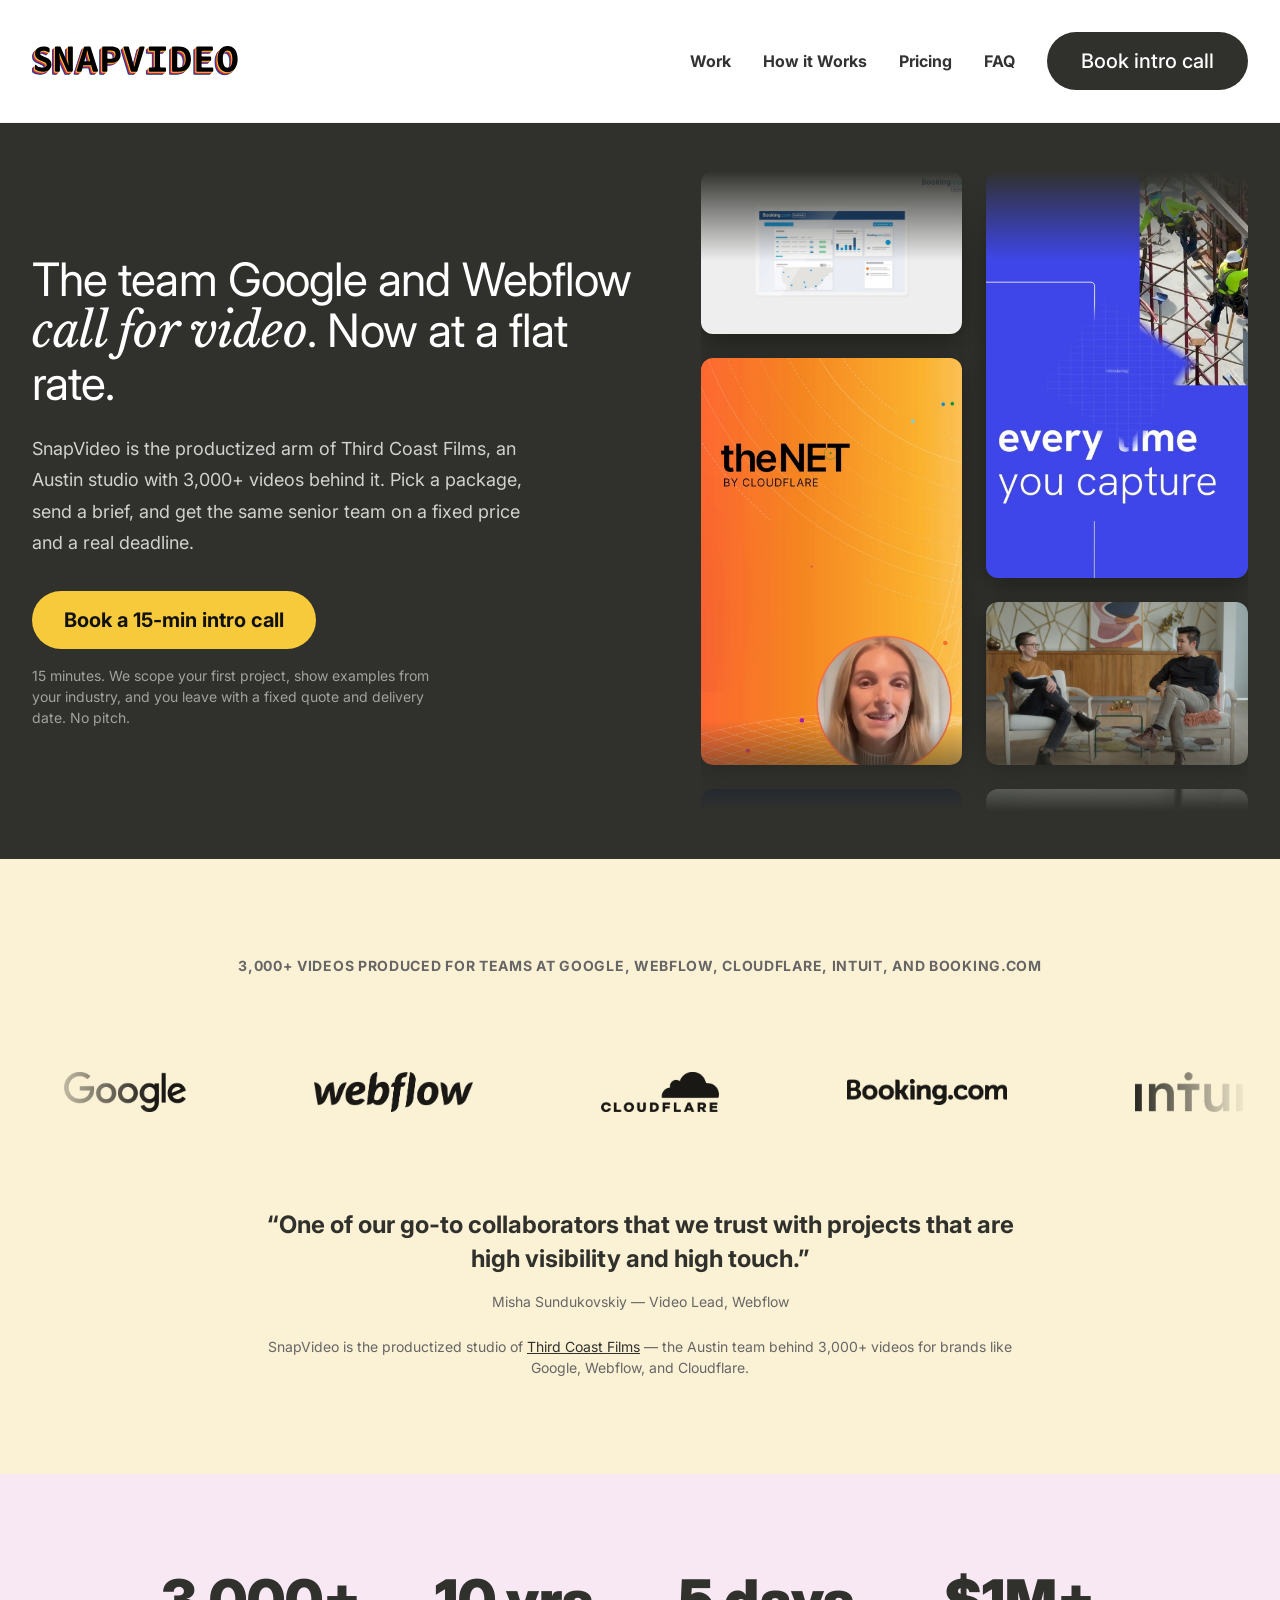
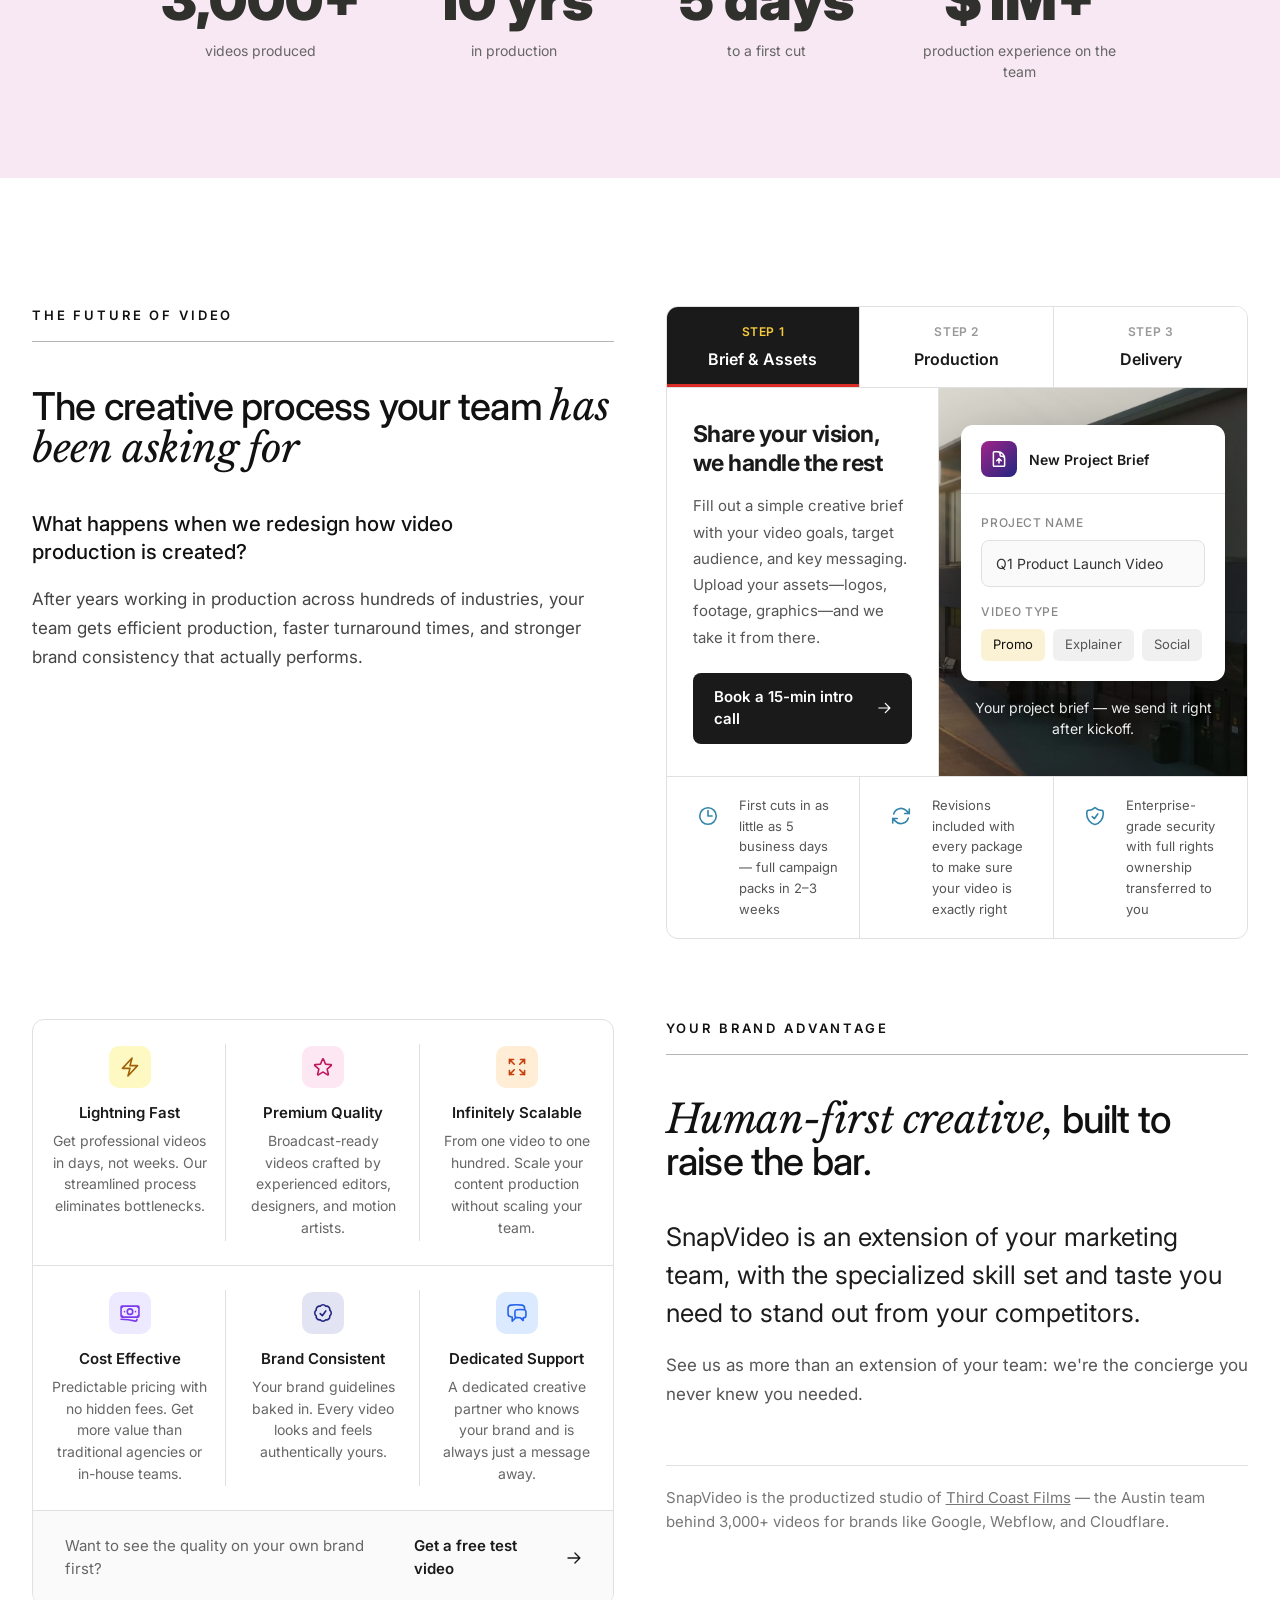
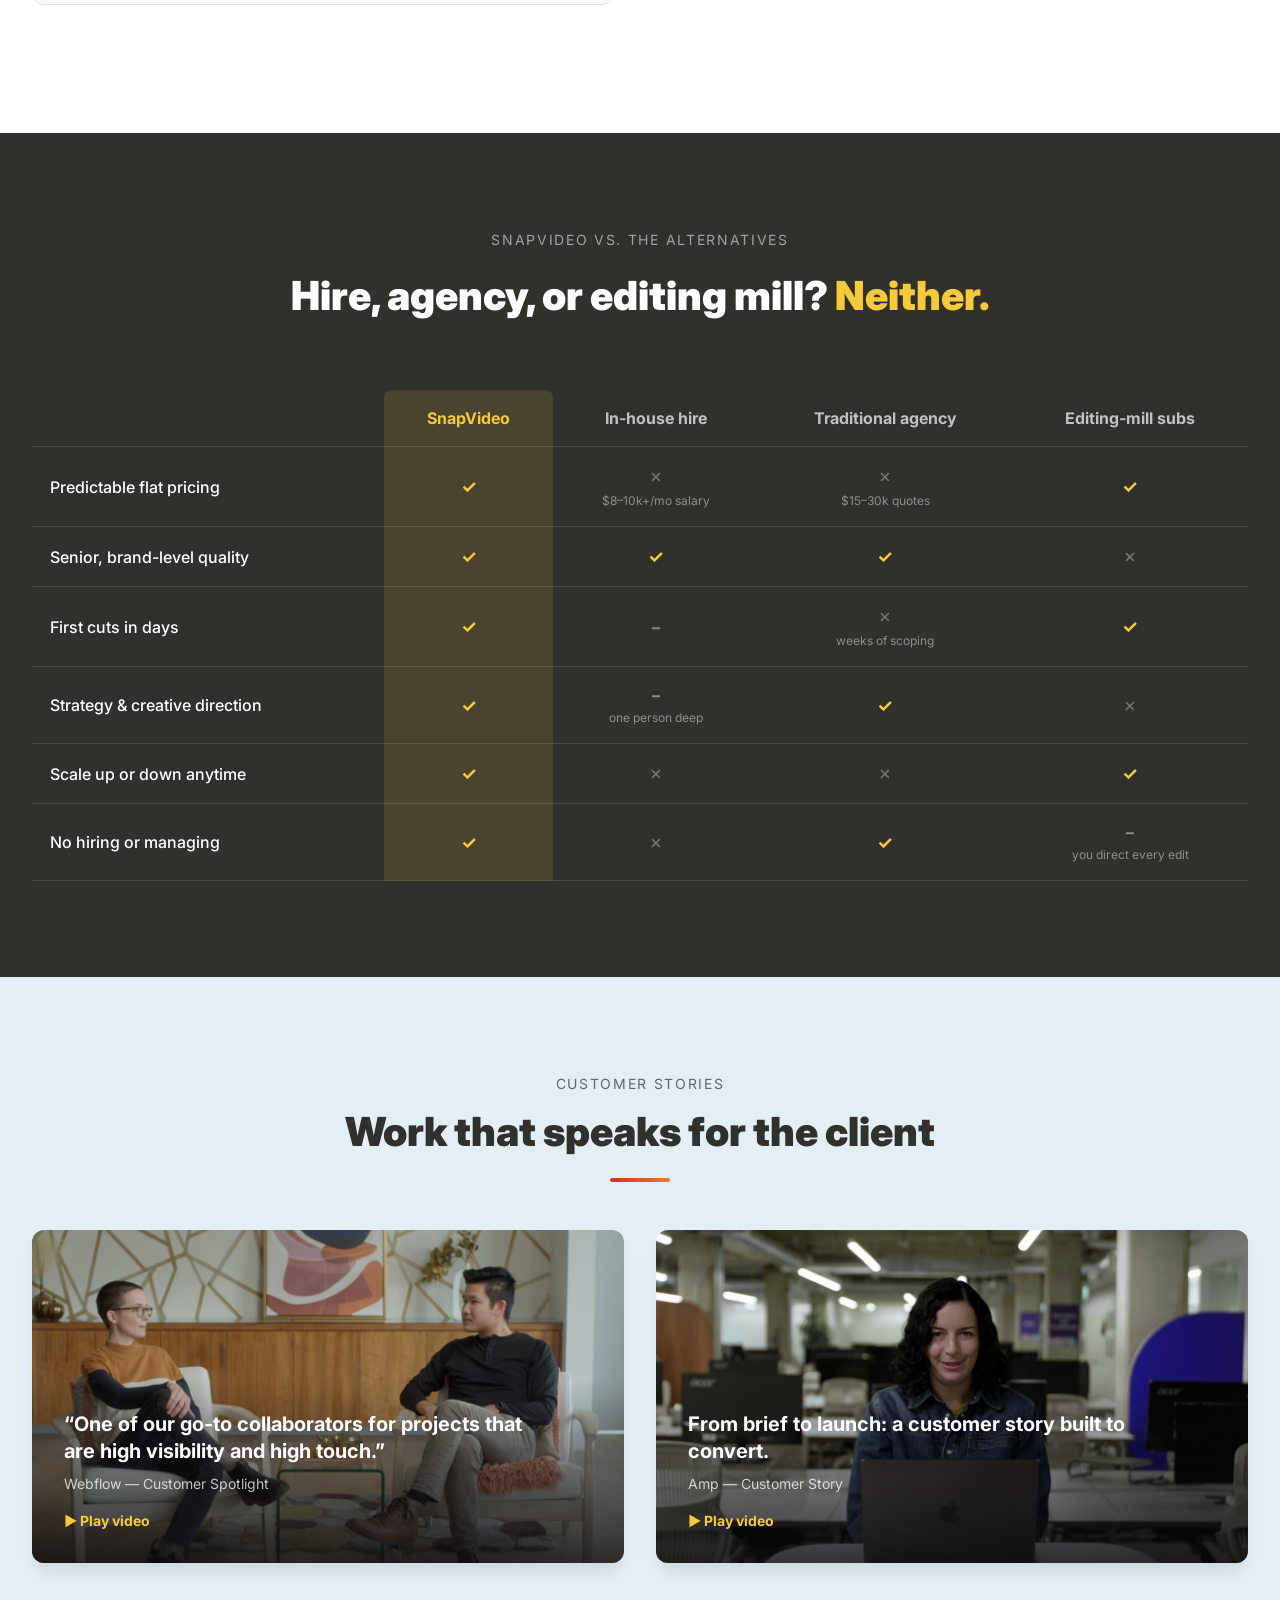
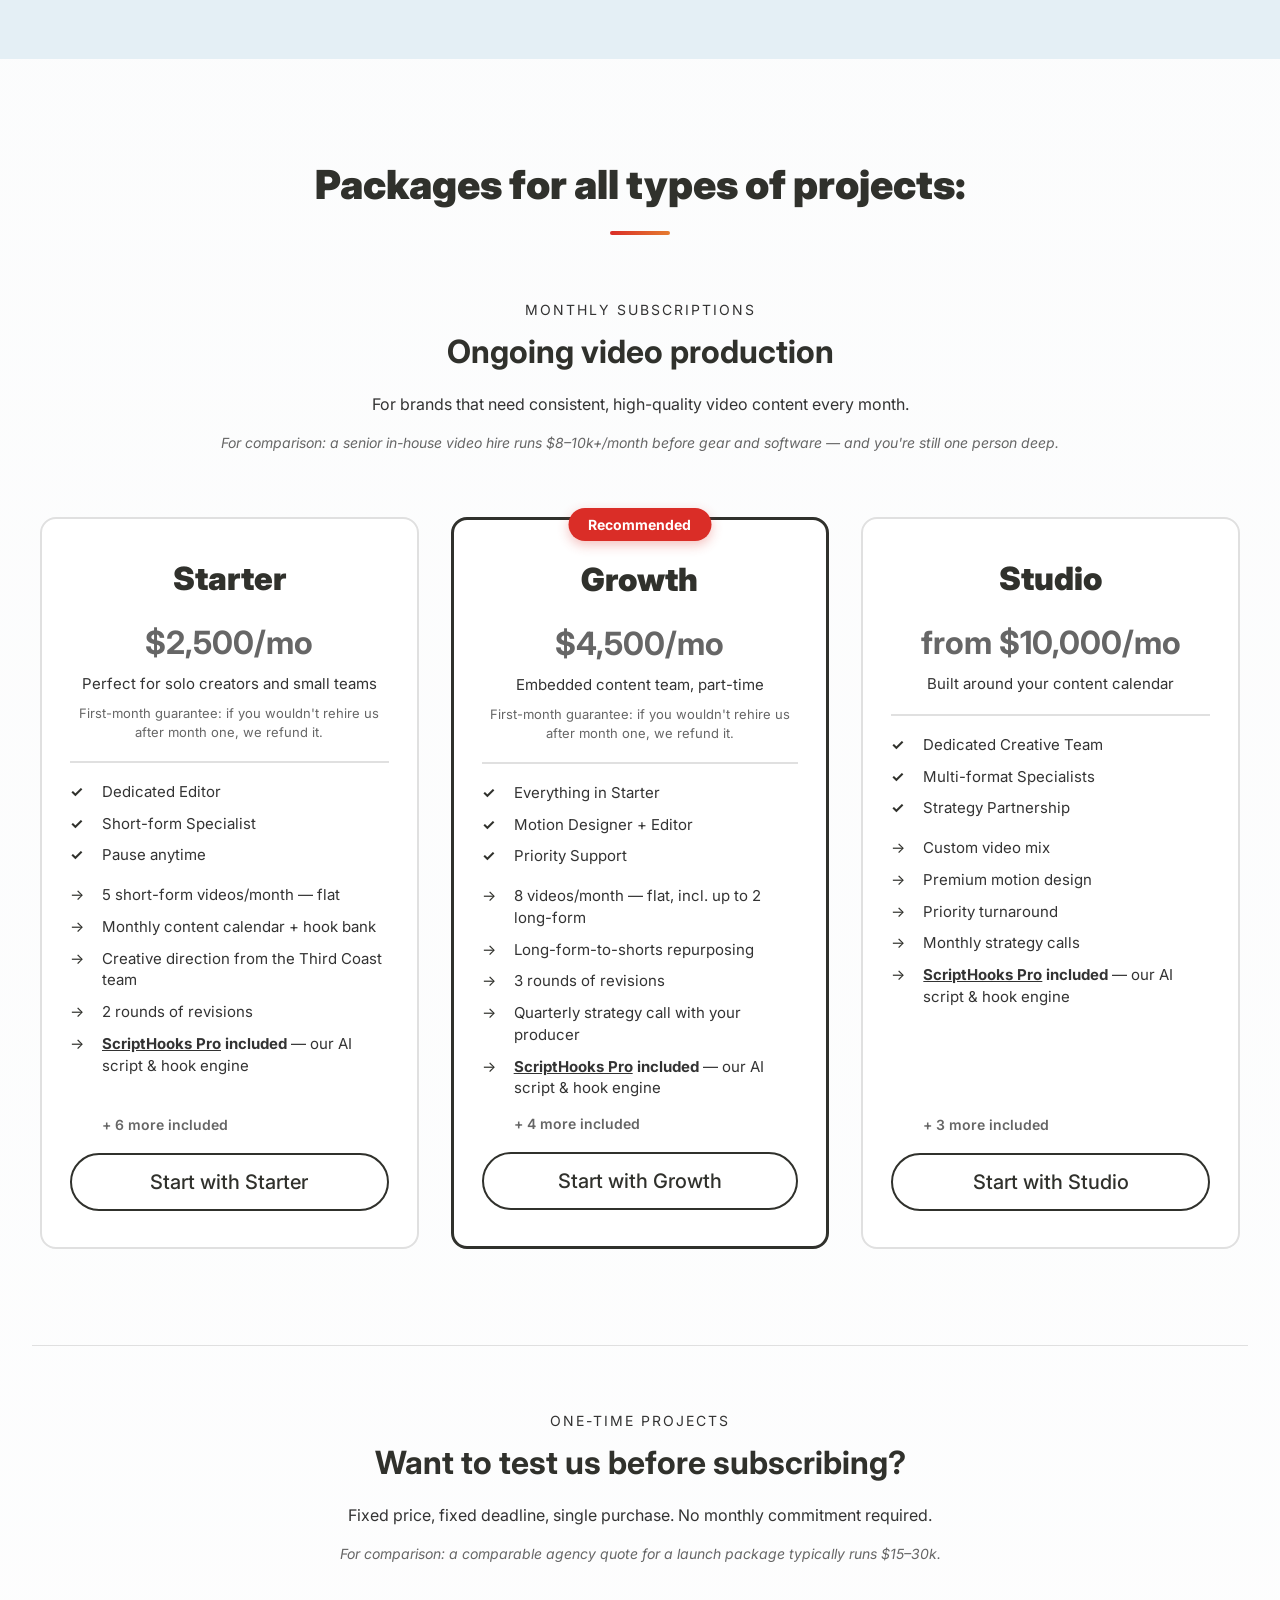
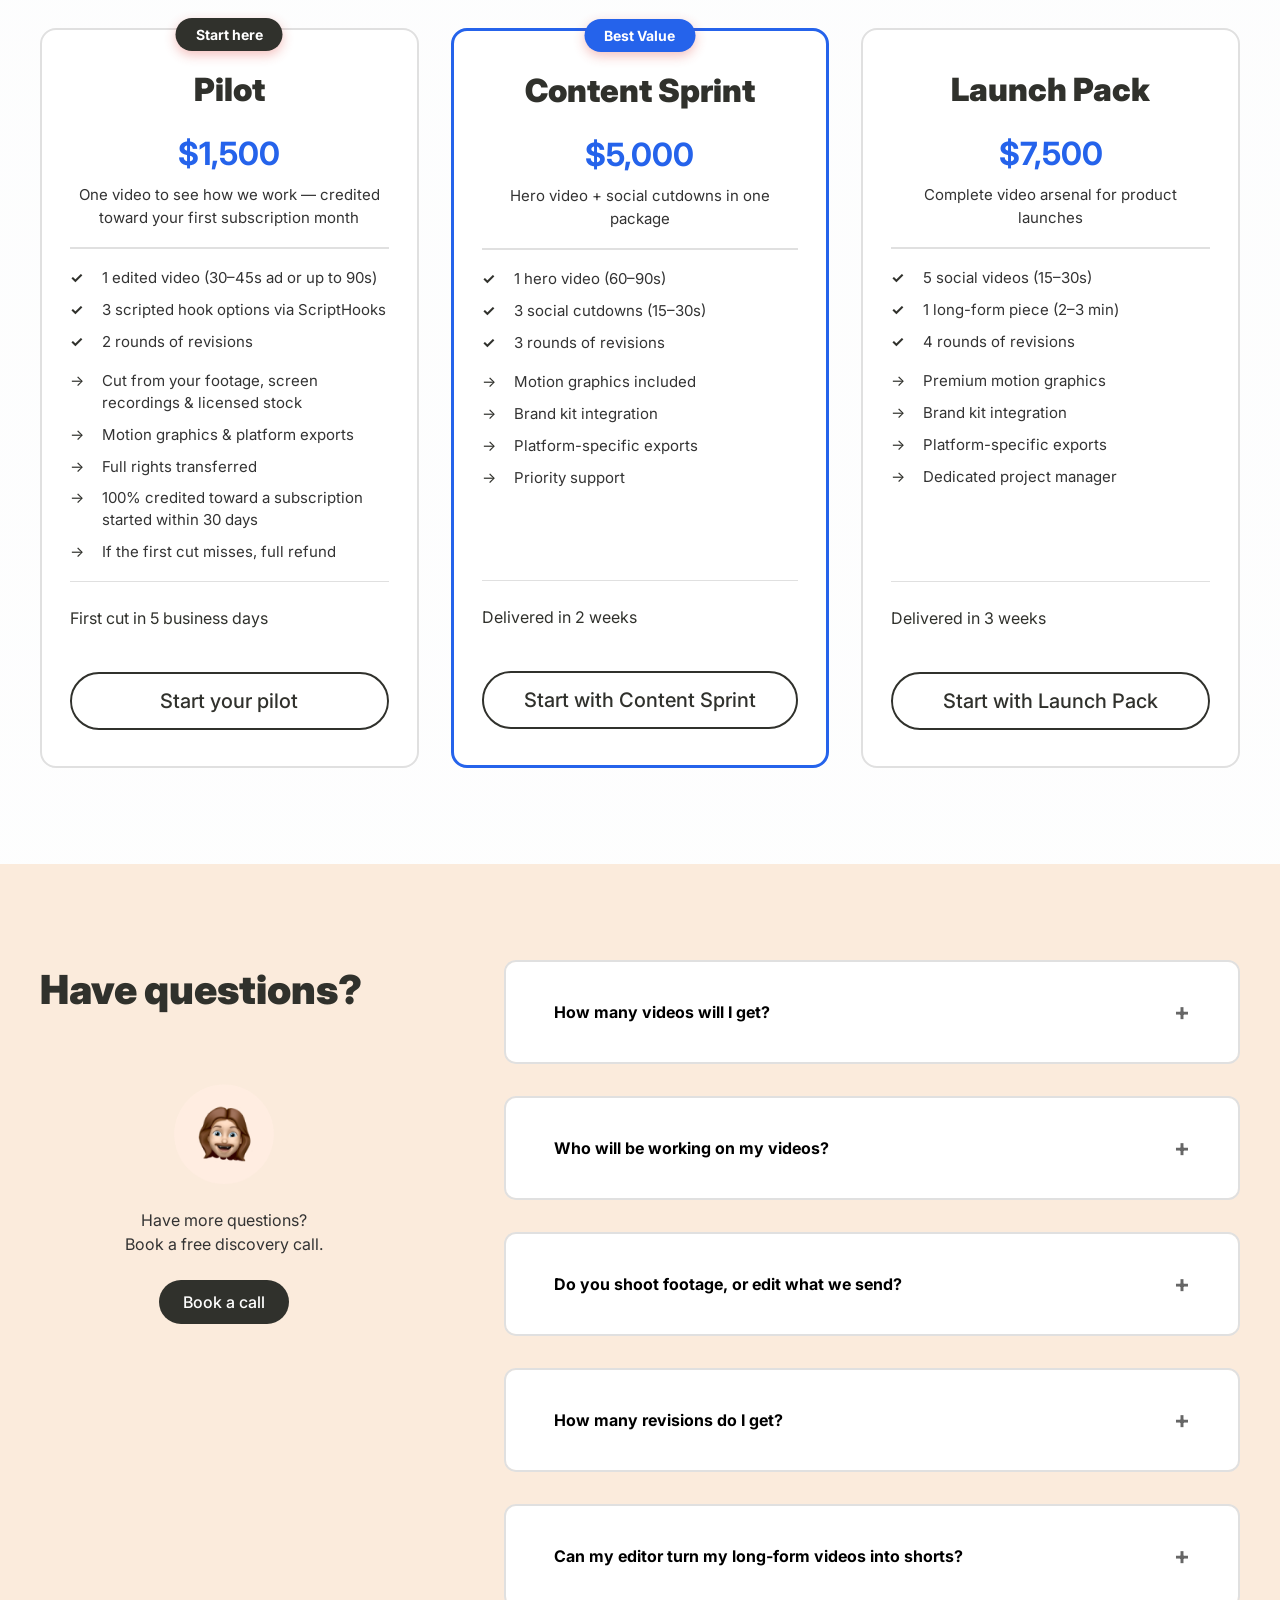
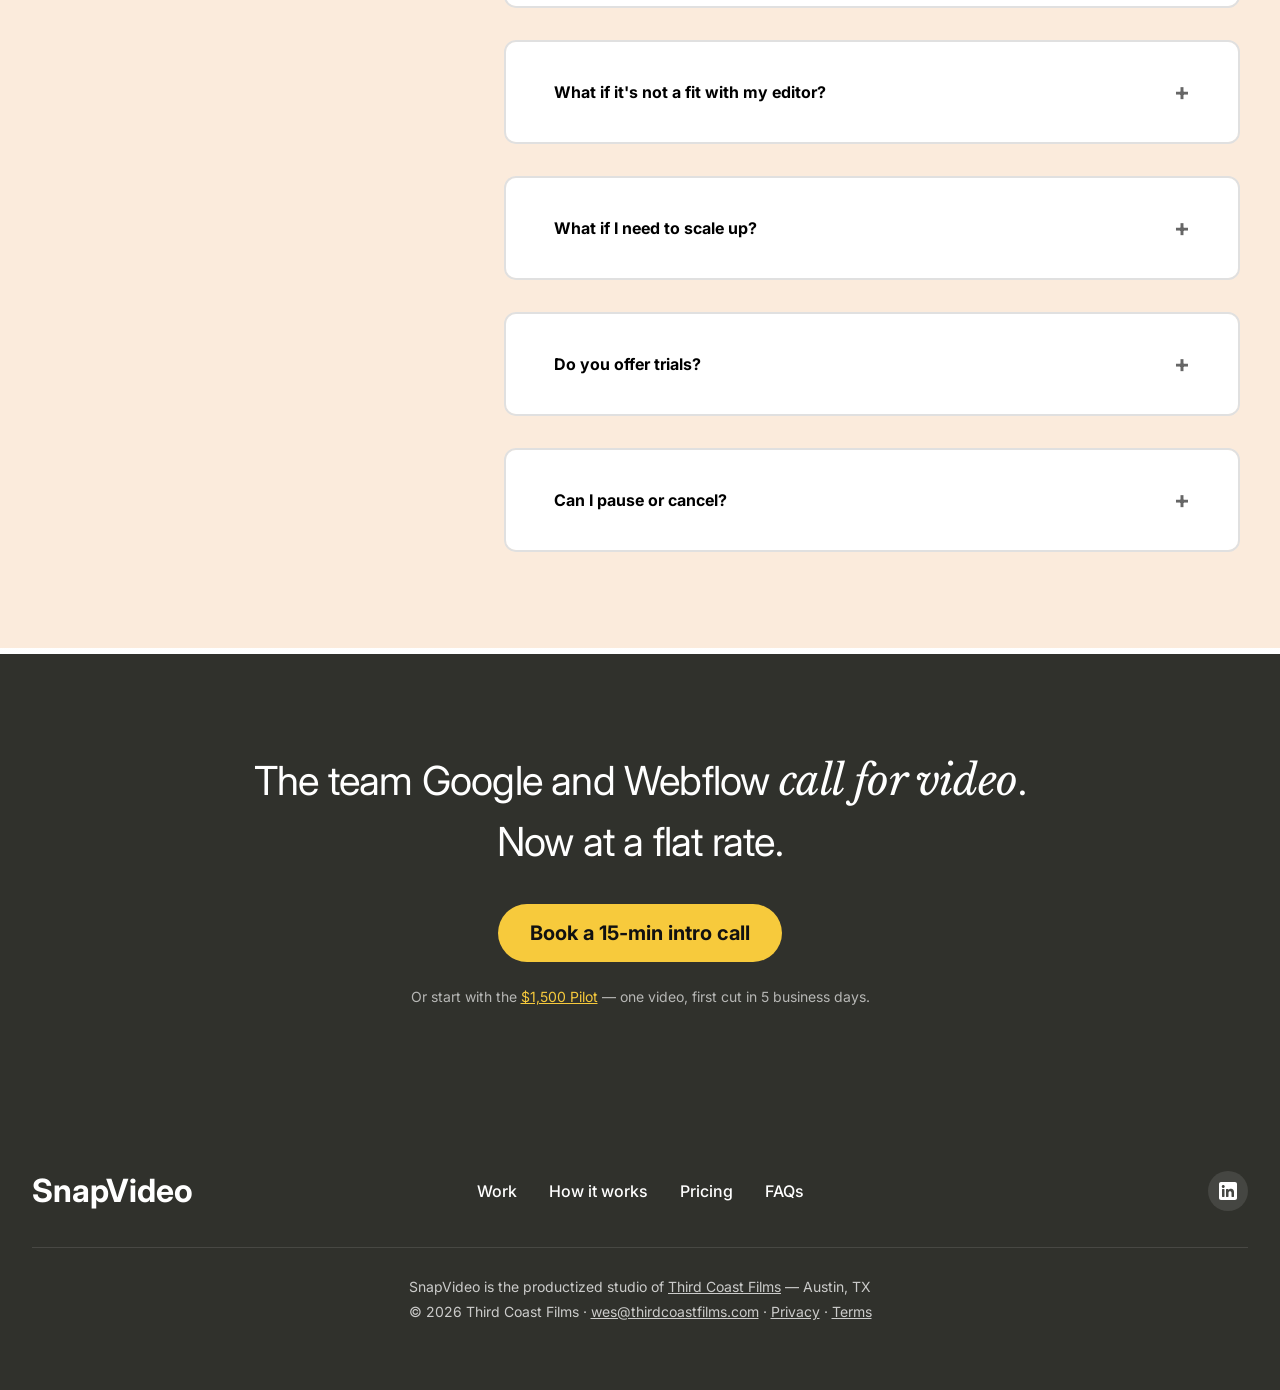
==== index.html @ 0e8314a7 "Balance color system on the wordmark palette: retire off-brand green; yellow=highlight/CTA, red=acti" ====
<!DOCTYPE html>
<html lang="en">
<head>
  <meta charset="UTF-8">
  <meta name="viewport" content="width=device-width, initial-scale=1.0">
  <title>SnapVideo - Make your videos extra Snappy</title>
  <meta name="description" content="SnapVideo is the productized studio of Third Coast Films — flat-rate video packages from the team behind 3,000+ videos for Google, Webflow, and Cloudflare.">

  <!-- Favicon -->
  <link rel="icon" href="images/favicon.svg" type="image/svg+xml">
  <link rel="shortcut icon" href="images/favicon.svg" type="image/svg+xml">
  <link rel="apple-touch-icon" href="images/favicon.svg">

  <!-- Open Graph / Social Media -->
  <meta property="og:type" content="website">
  <meta property="og:title" content="SnapVideo - Make your videos extra Snappy">
  <meta property="og:description" content="The team Google and Webflow call for video. Now at a flat rate.">
  <meta property="og:image" content="images/og-image.png">

  <!-- Twitter Card -->
  <meta name="twitter:card" content="summary_large_image">
  <meta name="twitter:title" content="SnapVideo - Make your videos extra Snappy">
  <meta name="twitter:description" content="The team Google and Webflow call for video. Now at a flat rate.">
  <meta name="twitter:image" content="images/og-image.png">

  <!-- Fonts: Avenir Next + Baskerville are local on macOS/iOS; Inter + Libre Baskerville are the webfont fallbacks -->
  <link rel="preconnect" href="https://fonts.googleapis.com">
  <link rel="preconnect" href="https://fonts.gstatic.com" crossorigin>
  <link href="https://fonts.googleapis.com/css2?family=Inter:wght@400..900&family=Libre+Baskerville:ital@1&display=swap" rel="stylesheet">

  <!-- Stylesheets -->
  <link rel="stylesheet" href="css/reset.css">
  <link rel="stylesheet" href="css/variables.css">
  <link rel="stylesheet" href="css/layout.css">
  <link rel="stylesheet" href="css/components.css">
  <link rel="stylesheet" href="css/process-tabs.css">
  <link rel="stylesheet" href="css/features-grid.css">
  <link rel="stylesheet" href="css/animations.css">

  <!-- Calendly -->
  <link href="https://assets.calendly.com/assets/external/widget.css" rel="stylesheet">
  <script src="https://assets.calendly.com/assets/external/widget.js" type="text/javascript" async></script>
</head>
<body>
  <!-- Navigation -->
  <nav class="navbar" id="navbar">
    <div class="container">
      <div class="nav-wrapper">
        <a href="#" class="logo">
          <img src="images/logos/Group-145.svg" alt="SnapVideo Logo" width="205" height="30">
        </a>

        <div class="nav-menu" id="navMenu">
          <a href="/work" class="nav-link">Work</a>
          <a href="#how-it-works" class="nav-link">How it Works</a>
          <a href="#pricing" class="nav-link">Pricing</a>
          <a href="#faq" class="nav-link">FAQ</a>
          <a href="https://calendly.com/third-coast-films/discovery-call-w-snappyvid?utm_medium=site&utm_content=nav" class="btn btn-primary" id="calendlyBtn">Book intro call</a>
        </div>

        <button class="mobile-menu-toggle" id="mobileMenuToggle" aria-label="Toggle menu">
          <span></span>
          <span></span>
          <span></span>
        </button>
      </div>
    </div>
  </nav>

  <!-- Hero Section -->
  <section class="hero hero-split">
    <div class="container">
      <div class="hero-grid">
        <div class="hero-copy">
          <h1 class="hero-title">The team Google and Webflow <em>call for video</em>. Now at a flat rate.</h1>
          <p class="hero-subtitle">SnapVideo is the productized arm of Third Coast Films, an Austin studio with 3,000+ videos behind it. Pick a package, send a brief, and get the same senior team on a fixed price and a real deadline.</p>
          <a href="https://calendly.com/third-coast-films/discovery-call-w-snappyvid?utm_medium=site&utm_content=hero" class="btn btn-hero">Book a 15-min intro call</a>
          <p class="hero-cta-note">15 minutes. We scope your first project, show examples from your industry, and you leave with a fixed quote and delivery date. No pitch.</p>
        </div>

        <div class="hero-mosaic">
          <div class="mosaic-col">
            <div class="mosaic-track">
              <figure class="mosaic-tile tile-h" data-wistia="fidkqrjjss" data-aspect="horizontal"><img src="images/posters/booking.jpg" alt="Booking.com brand video" loading="eager"></figure>
              <figure class="mosaic-tile tile-v" data-wistia="40bmx93vp7" data-aspect="vertical"><img src="images/posters/cloudflare.jpg" alt="Cloudflare social video" loading="eager"></figure>
              <figure class="mosaic-tile tile-h" data-wistia="hzxhc5h22k" data-aspect="horizontal"><img src="images/posters/pave.jpg" alt="Pave product video" loading="eager"></figure>
              <figure class="mosaic-tile tile-h" aria-hidden="true" data-wistia="fidkqrjjss" data-aspect="horizontal"><img src="images/posters/booking.jpg" alt="" loading="lazy"></figure>
              <figure class="mosaic-tile tile-v" aria-hidden="true" data-wistia="40bmx93vp7" data-aspect="vertical"><img src="images/posters/cloudflare.jpg" alt="" loading="lazy"></figure>
              <figure class="mosaic-tile tile-h" aria-hidden="true" data-wistia="hzxhc5h22k" data-aspect="horizontal"><img src="images/posters/pave.jpg" alt="" loading="lazy"></figure>
            </div>
          </div>
          <div class="mosaic-col mosaic-col-down">
            <div class="mosaic-track">
              <figure class="mosaic-tile tile-v" data-wistia="xewwy4f3vw" data-aspect="vertical"><img src="images/posters/dronedeploy.jpg" alt="DroneDeploy social video" loading="eager"></figure>
              <figure class="mosaic-tile tile-h" data-wistia="uh50zetyph" data-aspect="horizontal"><img src="images/posters/webflow.jpg" alt="Webflow customer spotlight" loading="eager"></figure>
              <figure class="mosaic-tile tile-v" data-wistia="mkg8zffuge" data-aspect="vertical"><img src="images/posters/ladieswhocreate.jpg" alt="Ladies Who Create video" loading="eager"></figure>
              <figure class="mosaic-tile tile-v" aria-hidden="true" data-wistia="xewwy4f3vw" data-aspect="vertical"><img src="images/posters/dronedeploy.jpg" alt="" loading="lazy"></figure>
              <figure class="mosaic-tile tile-h" aria-hidden="true" data-wistia="uh50zetyph" data-aspect="horizontal"><img src="images/posters/webflow.jpg" alt="" loading="lazy"></figure>
              <figure class="mosaic-tile tile-v" aria-hidden="true" data-wistia="mkg8zffuge" data-aspect="vertical"><img src="images/posters/ladieswhocreate.jpg" alt="" loading="lazy"></figure>
            </div>
          </div>
        </div>
      </div>
    </div>
  </section>

  <!-- Client Logos -->
  <section class="clients">
    <div class="container">
      <h4 class="clients-heading">3,000+ VIDEOS PRODUCED FOR TEAMS AT GOOGLE, WEBFLOW, CLOUDFLARE, INTUIT, AND BOOKING.COM</h4>
      <div class="clients-wrapper">
        <div class="clients-scroll">
          <div class="clients-track">
            <img src="images/logos/Google.png" alt="Google" loading="lazy">
            <img src="images/logos/Webflow-logo.png" alt="Webflow" loading="lazy">
            <img src="images/logos/Cloudflare.png" alt="Cloudflare" loading="lazy">
            <img src="images/logos/Booking.png" alt="Booking.com" loading="lazy">
            <img src="images/logos/Intuit-logo.png" alt="Intuit" loading="lazy">
            <img src="images/logos/Mural-Logo.png" alt="Mural" loading="lazy">
            <img src="images/logos/optimizely-vector-logo.png" alt="Optimizely" loading="lazy">
            <img src="images/logos/Amplitude.png" alt="Amplitude" loading="lazy">
            <img src="images/logos/Alto-Pharmacy.png" alt="Alto Pharmacy" loading="lazy">
            <img src="images/logos/Data-Grail_transparent.png" alt="DataGrail" loading="lazy">
            <img src="images/logos/Clockwise.png" alt="Clockwise" loading="lazy">
            <img src="images/logos/Crew.png" alt="Crew" loading="lazy">
            <img src="images/logos/Miniflix.png" alt="Miniflix" loading="lazy">
            <img src="images/logos/Alen.png" alt="Alen" loading="lazy">
            <img src="images/logos/adjust-gmbh-logo-vector.png" alt="Adjust" loading="lazy">
            <img src="images/logos/Dr-Eats_transparent.png" alt="Dr. Eats" loading="lazy">
          </div>
          <!-- Duplicate for seamless loop -->
          <div class="clients-track" aria-hidden="true">
            <img src="images/logos/Google.png" alt="Google" loading="lazy">
            <img src="images/logos/Webflow-logo.png" alt="Webflow" loading="lazy">
            <img src="images/logos/Cloudflare.png" alt="Cloudflare" loading="lazy">
            <img src="images/logos/Booking.png" alt="Booking.com" loading="lazy">
            <img src="images/logos/Intuit-logo.png" alt="Intuit" loading="lazy">
            <img src="images/logos/Mural-Logo.png" alt="Mural" loading="lazy">
            <img src="images/logos/optimizely-vector-logo.png" alt="Optimizely" loading="lazy">
            <img src="images/logos/Amplitude.png" alt="Amplitude" loading="lazy">
            <img src="images/logos/Alto-Pharmacy.png" alt="Alto Pharmacy" loading="lazy">
            <img src="images/logos/Data-Grail_transparent.png" alt="DataGrail" loading="lazy">
            <img src="images/logos/Clockwise.png" alt="Clockwise" loading="lazy">
            <img src="images/logos/Crew.png" alt="Crew" loading="lazy">
            <img src="images/logos/Miniflix.png" alt="Miniflix" loading="lazy">
            <img src="images/logos/Alen.png" alt="Alen" loading="lazy">
            <img src="images/logos/adjust-gmbh-logo-vector.png" alt="Adjust" loading="lazy">
            <img src="images/logos/Dr-Eats_transparent.png" alt="Dr. Eats" loading="lazy">
          </div>
        </div>
      </div>

      <figure class="testimonial-band">
        <blockquote>&ldquo;One of our go-to collaborators that we trust with projects that are high visibility and high touch.&rdquo;</blockquote>
        <figcaption>Misha Sundukovskiy &mdash; Video Lead, Webflow</figcaption>
        <p class="studio-attribution">SnapVideo is the productized studio of <a href="https://thirdcoastfilms.com" target="_blank" rel="noopener">Third Coast Films</a> &mdash; the Austin team behind 3,000+ videos for brands like Google, Webflow, and Cloudflare.</p>
      </figure>
    </div>
  </section>

  <!-- Stats -->
  <section class="stats-band">
    <div class="container">
      <div class="stats-grid">
        <div class="stat"><div class="stat-n">3,000+</div><div class="stat-l">videos produced</div></div>
        <div class="stat"><div class="stat-n">10 yrs</div><div class="stat-l">in production</div></div>
        <div class="stat"><div class="stat-n">5 days</div><div class="stat-l">to a first cut</div></div>
        <div class="stat"><div class="stat-n">$1M+</div><div class="stat-l">production experience on the team</div></div>
      </div>
    </div>
  </section>

  <!-- The Future of Video: benefits + process (combined) -->
  <section class="how-it-works future-video" id="how-it-works">
    <div class="container">
      <div class="fv-cols">
      <header class="fv-header">
        <p class="fv-eyebrow">The Future of Video</p>
        <h2 class="fv-headline">The creative process your team <em>has been asking for</em></h2>
        <p class="fv-question">What happens when we redesign how video production is created?</p>
        <p class="fv-lede">After years working in production across hundreds of industries, your team gets efficient production, faster turnaround times, and stronger brand consistency that actually performs.</p>
      </header>

      <div class="features-grid">
        <!-- Feature 1: Speed -->
        <div class="feature-card">
          <div class="feature-icon">
            <svg fill="none" viewBox="0 0 24 24" stroke="currentColor">
              <path stroke-linecap="round" stroke-linejoin="round" d="M3.75 13.5l10.5-11.25L12 10.5h8.25L9.75 21.75 12 13.5H3.75z" />
            </svg>
          </div>
          <h3 class="feature-title">Lightning Fast</h3>
          <p class="feature-description">Get professional videos in days, not weeks. Our streamlined process eliminates bottlenecks.</p>
        </div>

        <!-- Feature 2: Quality -->
        <div class="feature-card">
          <div class="feature-icon">
            <svg fill="none" viewBox="0 0 24 24" stroke="currentColor">
              <path stroke-linecap="round" stroke-linejoin="round" d="M11.48 3.499a.562.562 0 0 1 1.04 0l2.125 5.111a.563.563 0 0 0 .475.345l5.518.442c.499.04.701.663.321.988l-4.204 3.602a.563.563 0 0 0-.182.557l1.285 5.385a.562.562 0 0 1-.84.61l-4.725-2.885a.562.562 0 0 0-.586 0L6.982 20.54a.562.562 0 0 1-.84-.61l1.285-5.386a.562.562 0 0 0-.182-.557l-4.204-3.602a.562.562 0 0 1 .321-.988l5.518-.442a.563.563 0 0 0 .475-.345L11.48 3.5Z" />
            </svg>
          </div>
          <h3 class="feature-title">Premium Quality</h3>
          <p class="feature-description">Broadcast-ready videos crafted by experienced editors, designers, and motion artists.</p>
        </div>

        <!-- Feature 3: Scalable -->
        <div class="feature-card">
          <div class="feature-icon">
            <svg fill="none" viewBox="0 0 24 24" stroke="currentColor">
              <path stroke-linecap="round" stroke-linejoin="round" d="M3.75 3.75v4.5m0-4.5h4.5m-4.5 0L9 9M3.75 20.25v-4.5m0 4.5h4.5m-4.5 0L9 15M20.25 3.75h-4.5m4.5 0v4.5m0-4.5L15 9m5.25 11.25h-4.5m4.5 0v-4.5m0 4.5L15 15" />
            </svg>
          </div>
          <h3 class="feature-title">Infinitely Scalable</h3>
          <p class="feature-description">From one video to one hundred. Scale your content production without scaling your team.</p>
        </div>

        <!-- Feature 4: Cost Effective -->
        <div class="feature-card">
          <div class="feature-icon">
            <svg fill="none" viewBox="0 0 24 24" stroke="currentColor">
              <path stroke-linecap="round" stroke-linejoin="round" d="M2.25 18.75a60.07 60.07 0 0 1 15.797 2.101c.727.198 1.453-.342 1.453-1.096V18.75M3.75 4.5v.75A.75.75 0 0 1 3 6h-.75m0 0v-.375c0-.621.504-1.125 1.125-1.125H20.25M2.25 6v9m18-10.5v.75c0 .414.336.75.75.75h.75m-1.5-1.5h.375c.621 0 1.125.504 1.125 1.125v9.75c0 .621-.504 1.125-1.125 1.125h-.375m1.5-1.5H21a.75.75 0 0 0-.75.75v.75m0 0H3.75m0 0h-.375a1.125 1.125 0 0 1-1.125-1.125V15m1.5 1.5v-.75A.75.75 0 0 0 3 15h-.75M15 10.5a3 3 0 1 1-6 0 3 3 0 0 1 6 0Zm3 0h.008v.008H18V10.5Zm-12 0h.008v.008H6V10.5Z" />
            </svg>
          </div>
          <h3 class="feature-title">Cost Effective</h3>
          <p class="feature-description">Predictable pricing with no hidden fees. Get more value than traditional agencies or in-house teams.</p>
        </div>

        <!-- Feature 5: Brand Consistent -->
        <div class="feature-card">
          <div class="feature-icon">
            <svg fill="none" viewBox="0 0 24 24" stroke="currentColor">
              <path stroke-linecap="round" stroke-linejoin="round" d="M9 12.75 11.25 15 15 9.75M21 12c0 1.268-.63 2.39-1.593 3.068a3.745 3.745 0 0 1-1.043 3.296 3.745 3.745 0 0 1-3.296 1.043A3.745 3.745 0 0 1 12 21c-1.268 0-2.39-.63-3.068-1.593a3.746 3.746 0 0 1-3.296-1.043 3.745 3.745 0 0 1-1.043-3.296A3.745 3.745 0 0 1 3 12c0-1.268.63-2.39 1.593-3.068a3.745 3.745 0 0 1 1.043-3.296 3.746 3.746 0 0 1 3.296-1.043A3.746 3.746 0 0 1 12 3c1.268 0 2.39.63 3.068 1.593a3.746 3.746 0 0 1 3.296 1.043 3.746 3.746 0 0 1 1.043 3.296A3.745 3.745 0 0 1 21 12Z" />
            </svg>
          </div>
          <h3 class="feature-title">Brand Consistent</h3>
          <p class="feature-description">Your brand guidelines baked in. Every video looks and feels authentically yours.</p>
        </div>

        <!-- Feature 6: Full Support -->
        <div class="feature-card">
          <div class="feature-icon">
            <svg fill="none" viewBox="0 0 24 24" stroke="currentColor">
              <path stroke-linecap="round" stroke-linejoin="round" d="M20.25 8.511c.884.284 1.5 1.128 1.5 2.097v4.286c0 1.136-.847 2.1-1.98 2.193-.34.027-.68.052-1.02.072v3.091l-3-3c-1.354 0-2.694-.055-4.02-.163a2.115 2.115 0 0 1-.825-.242m9.345-8.334a2.126 2.126 0 0 0-.476-.095 48.64 48.64 0 0 0-8.048 0c-1.131.094-1.976 1.057-1.976 2.192v4.286c0 .837.46 1.58 1.155 1.951m9.345-8.334V6.637c0-1.621-1.152-3.026-2.76-3.235A48.455 48.455 0 0 0 11.25 3c-2.115 0-4.198.137-6.24.402-1.608.209-2.76 1.614-2.76 3.235v6.226c0 1.621 1.152 3.026 2.76 3.235.577.075 1.157.14 1.74.194V21l4.155-4.155" />
            </svg>
          </div>
          <h3 class="feature-title">Dedicated Support</h3>
          <p class="feature-description">A dedicated creative partner who knows your brand and is always just a message away.</p>
        </div>

        <!-- CTA Row -->
        <div class="cta-row">
          <span class="cta-text">Want to see the quality on your own brand first?</span>
          <a href="https://calendly.com/third-coast-films/discovery-call-w-snappyvid?utm_medium=site&utm_content=free-test-video&a1=Free%20Test%20Video" class="cta-link">
            Get a free test video
            <svg fill="none" viewBox="0 0 24 24" stroke="currentColor" stroke-width="2">
              <path stroke-linecap="round" stroke-linejoin="round" d="M13.5 4.5 21 12m0 0-7.5 7.5M21 12H3" />
            </svg>
          </a>
        </div>
      </div>

      <div class="process-box">
        <!-- Tab Navigation -->
        <div class="steps-tabs">
          <button class="step-tab active" data-step="1">
            <div class="step-number">STEP 1</div>
            <div class="step-label">Brief & Assets</div>
          </button>
          <button class="step-tab" data-step="2">
            <div class="step-number">STEP 2</div>
            <div class="step-label">Production</div>
          </button>
          <button class="step-tab" data-step="3">
            <div class="step-number">STEP 3</div>
            <div class="step-label">Delivery</div>
          </button>
        </div>

        <!-- Content Panels -->
        <div class="content-area">
          <!-- Panel 1: Brief & Assets -->
          <div class="content-panel active" data-content="1">
            <div class="content-text">
              <h3 class="content-title">Share your vision,<br>we handle the rest</h3>
              <p class="content-description">
                Fill out a simple creative brief with your video goals, target audience, and key messaging. Upload your assets—logos, footage, graphics—and we take it from there.
              </p>
              <a href="https://calendly.com/third-coast-films/discovery-call-w-snappyvid?utm_medium=site&utm_content=how-it-works" class="content-cta">
                Book a 15-min intro call
                <svg fill="none" viewBox="0 0 24 24" stroke="currentColor" stroke-width="2">
                  <path stroke-linecap="round" stroke-linejoin="round" d="M13.5 4.5 21 12m0 0-7.5 7.5M21 12H3" />
                </svg>
              </a>
            </div>
            <div class="content-visual">
              <img class="visual-bg" src="images/steps/brief.jpg" alt="" aria-hidden="true" loading="lazy">
              <div class="visual-mockup">
                <div class="mockup-header">
                  <div class="mockup-icon">
                    <svg fill="none" viewBox="0 0 24 24" stroke="currentColor" stroke-width="2">
                      <path stroke-linecap="round" stroke-linejoin="round" d="M19.5 14.25v-2.625a3.375 3.375 0 0 0-3.375-3.375h-1.5A1.125 1.125 0 0 1 13.5 7.125v-1.5a3.375 3.375 0 0 0-3.375-3.375H8.25m6.75 12-3-3m0 0-3 3m3-3v6m-1.5-15H5.625c-.621 0-1.125.504-1.125 1.125v17.25c0 .621.504 1.125 1.125 1.125h12.75c.621 0 1.125-.504 1.125-1.125V11.25a9 9 0 0 0-9-9Z" />
                    </svg>
                  </div>
                  <div class="mockup-title">New Project Brief</div>
                </div>
                <div class="mockup-body">
                  <div class="mockup-field">
                    <div class="mockup-label">Project Name</div>
                    <div class="mockup-input">Q1 Product Launch Video</div>
                  </div>
                  <div class="mockup-field">
                    <div class="mockup-label">Video Type</div>
                    <div class="mockup-tags">
                      <span class="mockup-tag active">Promo</span>
                      <span class="mockup-tag">Explainer</span>
                      <span class="mockup-tag">Social</span>
                    </div>
                  </div>
                </div>
              </div>
              <p class="mockup-caption">Your project brief &mdash; we send it right after kickoff.</p>
            </div>
          </div>

          <!-- Panel 2: Production -->
          <div class="content-panel" data-content="2">
            <div class="content-text">
              <h3 class="content-title">Watch your video<br>come to life</h3>
              <p class="content-description">
                Our team handles scripting, editing, motion graphics, and sound design. Stay in the loop with real-time progress updates and collaborate on revisions until it's perfect.
              </p>
              <a href="/work" class="content-cta">
                See our work
                <svg fill="none" viewBox="0 0 24 24" stroke="currentColor" stroke-width="2">
                  <path stroke-linecap="round" stroke-linejoin="round" d="M13.5 4.5 21 12m0 0-7.5 7.5M21 12H3" />
                </svg>
              </a>
            </div>
            <div class="content-visual">
              <img class="visual-bg" src="images/steps/production.jpg" alt="" aria-hidden="true" loading="lazy">
              <div class="timeline-mockup">
                <div class="timeline-track">
                  <div class="timeline-progress"></div>
                </div>
                <div class="timeline-stages">
                  <div class="timeline-stage">
                    <div class="stage-dot complete">
                      <svg fill="none" viewBox="0 0 24 24" stroke="currentColor" stroke-width="3">
                        <path stroke-linecap="round" stroke-linejoin="round" d="m4.5 12.75 6 6 9-13.5" />
                      </svg>
                    </div>
                    <div class="stage-label">Script</div>
                  </div>
                  <div class="timeline-stage">
                    <div class="stage-dot complete">
                      <svg fill="none" viewBox="0 0 24 24" stroke="currentColor" stroke-width="3">
                        <path stroke-linecap="round" stroke-linejoin="round" d="m4.5 12.75 6 6 9-13.5" />
                      </svg>
                    </div>
                    <div class="stage-label">Edit</div>
                  </div>
                  <div class="timeline-stage">
                    <div class="stage-dot current"></div>
                    <div class="stage-label active">Motion</div>
                  </div>
                  <div class="timeline-stage">
                    <div class="stage-dot"></div>
                    <div class="stage-label">Sound</div>
                  </div>
                  <div class="timeline-stage">
                    <div class="stage-dot"></div>
                    <div class="stage-label">Review</div>
                  </div>
                </div>
              </div>
            </div>
          </div>

          <!-- Panel 3: Delivery -->
          <div class="content-panel" data-content="3">
            <div class="content-text">
              <h3 class="content-title">Ready to publish,<br>everywhere</h3>
              <p class="content-description">
                Receive your finished video in all the formats you need—optimized for social, web, or broadcast. Download, share, and start driving results for your brand.
              </p>
              <a href="#pricing" class="content-cta">
                View pricing
                <svg fill="none" viewBox="0 0 24 24" stroke="currentColor" stroke-width="2">
                  <path stroke-linecap="round" stroke-linejoin="round" d="M13.5 4.5 21 12m0 0-7.5 7.5M21 12H3" />
                </svg>
              </a>
            </div>
            <div class="content-visual">
              <img class="visual-bg" src="images/work/amp-replit.jpg" alt="" aria-hidden="true" loading="lazy">
              <div class="delivery-mockup">
                <div class="delivery-item">
                  <div class="delivery-icon">
                    <svg fill="none" viewBox="0 0 24 24" stroke="currentColor" stroke-width="1.75">
                      <path stroke-linecap="round" stroke-linejoin="round" d="m15.75 10.5 4.72-4.72a.75.75 0 0 1 1.28.53v11.38a.75.75 0 0 1-1.28.53l-4.72-4.72M4.5 18.75h9a2.25 2.25 0 0 0 2.25-2.25v-9a2.25 2.25 0 0 0-2.25-2.25h-9A2.25 2.25 0 0 0 2.25 7.5v9a2.25 2.25 0 0 0 2.25 2.25Z" />
                    </svg>
                  </div>
                  <div class="delivery-info">
                    <div class="delivery-name">Master File (4K)</div>
                    <div class="delivery-meta">MP4 • 1.2 GB</div>
                  </div>
                  <div class="delivery-check">
                    <svg fill="none" viewBox="0 0 24 24" stroke="currentColor" stroke-width="3">
                      <path stroke-linecap="round" stroke-linejoin="round" d="m4.5 12.75 6 6 9-13.5" />
                    </svg>
                  </div>
                </div>
                <div class="delivery-item">
                  <div class="delivery-icon">
                    <svg fill="none" viewBox="0 0 24 24" stroke="currentColor" stroke-width="1.75">
                      <path stroke-linecap="round" stroke-linejoin="round" d="M10.5 1.5H8.25A2.25 2.25 0 0 0 6 3.75v16.5a2.25 2.25 0 0 0 2.25 2.25h7.5A2.25 2.25 0 0 0 18 20.25V3.75a2.25 2.25 0 0 0-2.25-2.25H13.5m-3 0V3h3V1.5m-3 0h3m-3 18.75h3" />
                    </svg>
                  </div>
                  <div class="delivery-info">
                    <div class="delivery-name">Social (9:16)</div>
                    <div class="delivery-meta">MP4 • 48 MB</div>
                  </div>
                  <div class="delivery-check">
                    <svg fill="none" viewBox="0 0 24 24" stroke="currentColor" stroke-width="3">
                      <path stroke-linecap="round" stroke-linejoin="round" d="m4.5 12.75 6 6 9-13.5" />
                    </svg>
                  </div>
                </div>
                <div class="delivery-item">
                  <div class="delivery-icon">
                    <svg fill="none" viewBox="0 0 24 24" stroke="currentColor" stroke-width="1.75">
                      <path stroke-linecap="round" stroke-linejoin="round" d="M12 21a9.004 9.004 0 0 0 8.716-6.747M12 21a9.004 9.004 0 0 1-8.716-6.747M12 21c2.485 0 4.5-4.03 4.5-9S14.485 3 12 3m0 18c-2.485 0-4.5-4.03-4.5-9S9.515 3 12 3m0 0a8.997 8.997 0 0 1 7.843 4.582M12 3a8.997 8.997 0 0 0-7.843 4.582m15.686 0A11.953 11.953 0 0 1 12 10.5c-2.998 0-5.74-1.1-7.843-2.918m15.686 0A8.959 8.959 0 0 1 21 12c0 .778-.099 1.533-.284 2.253m0 0A17.919 17.919 0 0 1 12 16.5c-3.162 0-6.133-.815-8.716-2.247m0 0A9.015 9.015 0 0 1 3 12c0-1.605.42-3.113 1.157-4.418" />
                    </svg>
                  </div>
                  <div class="delivery-info">
                    <div class="delivery-name">Web Optimized</div>
                    <div class="delivery-meta">MP4 • 86 MB</div>
                  </div>
                  <div class="delivery-check">
                    <svg fill="none" viewBox="0 0 24 24" stroke="currentColor" stroke-width="3">
                      <path stroke-linecap="round" stroke-linejoin="round" d="m4.5 12.75 6 6 9-13.5" />
                    </svg>
                  </div>
                </div>
              </div>
            </div>
          </div>
        </div>

        <!-- Bottom Features Row -->
        <div class="features-row">
          <div class="feature-item">
            <div class="feature-icon">
              <svg fill="none" viewBox="0 0 24 24" stroke="currentColor" stroke-width="1.75">
                <path stroke-linecap="round" stroke-linejoin="round" d="M12 6v6h4.5m4.5 0a9 9 0 1 1-18 0 9 9 0 0 1 18 0Z" />
              </svg>
            </div>
            <div class="feature-text">First cuts in as little as 5 business days — full campaign packs in 2–3 weeks</div>
          </div>
          <div class="feature-item">
            <div class="feature-icon">
              <svg fill="none" viewBox="0 0 24 24" stroke="currentColor" stroke-width="1.75">
                <path stroke-linecap="round" stroke-linejoin="round" d="M16.023 9.348h4.992v-.001M2.985 19.644v-4.992m0 0h4.992m-4.993 0 3.181 3.183a8.25 8.25 0 0 0 13.803-3.7M4.031 9.865a8.25 8.25 0 0 1 13.803-3.7l3.181 3.182m0-4.991v4.99" />
              </svg>
            </div>
            <div class="feature-text">Revisions included with every package to make sure your video is exactly right</div>
          </div>
          <div class="feature-item">
            <div class="feature-icon">
              <svg fill="none" viewBox="0 0 24 24" stroke="currentColor" stroke-width="1.75">
                <path stroke-linecap="round" stroke-linejoin="round" d="M9 12.75 11.25 15 15 9.75m-3-7.036A11.959 11.959 0 0 1 3.598 6 11.99 11.99 0 0 0 3 9.749c0 5.592 3.824 10.29 9 11.623 5.176-1.332 9-6.03 9-11.622 0-1.31-.21-2.571-.598-3.751h-.152c-3.196 0-6.1-1.248-8.25-3.285Z" />
              </svg>
            </div>
            <div class="feature-text">Enterprise-grade security with full rights ownership transferred to you</div>
          </div>
        </div>
      </div>

      <div class="fv-advantage">
        <p class="fv-eyebrow">Your Brand Advantage</p>
        <h2 class="fv-headline"><em>Human-first creative,</em> built to raise the bar.</h2>
        <p class="fv-advantage-lede">SnapVideo is an extension of your marketing team, with the specialized skill set and taste you need to stand out from your competitors.</p>
        <p class="fv-advantage-note">See us as more than an extension of your team: we're the concierge you never knew you needed.</p>
        <p class="fv-advantage-kicker">SnapVideo is the productized studio of <a href="https://thirdcoastfilms.com" target="_blank" rel="noopener">Third Coast Films</a> &mdash; the Austin team behind 3,000+ videos for brands like Google, Webflow, and Cloudflare.</p>
      </div>
      </div>
    </div>
  </section>


  <!-- Comparison -->
  <section class="compare">
    <div class="container">
      <p class="compare-label">SNAPVIDEO VS. THE ALTERNATIVES</p>
      <h2 class="compare-title">Hire, agency, or editing mill? <span class="hero-accent">Neither.</span></h2>
      <div class="compare-wrap">
        <table class="compare-table">
          <thead>
            <tr>
              <th></th>
              <th class="compare-us">SnapVideo</th>
              <th>In-house hire</th>
              <th>Traditional agency</th>
              <th>Editing-mill subs</th>
            </tr>
          </thead>
          <tbody>
            <tr><td>Predictable flat pricing</td><td class="compare-us"><span class="c-yes">&#10003;</span></td><td><span class="c-no">&#10007;</span><span class="c-note">$8&ndash;10k+/mo salary</span></td><td><span class="c-no">&#10007;</span><span class="c-note">$15&ndash;30k quotes</span></td><td><span class="c-yes">&#10003;</span></td></tr>
            <tr><td>Senior, brand-level quality</td><td class="compare-us"><span class="c-yes">&#10003;</span></td><td><span class="c-yes">&#10003;</span></td><td><span class="c-yes">&#10003;</span></td><td><span class="c-no">&#10007;</span></td></tr>
            <tr><td>First cuts in days</td><td class="compare-us"><span class="c-yes">&#10003;</span></td><td><span class="c-mid">&ndash;</span></td><td><span class="c-no">&#10007;</span><span class="c-note">weeks of scoping</span></td><td><span class="c-yes">&#10003;</span></td></tr>
            <tr><td>Strategy &amp; creative direction</td><td class="compare-us"><span class="c-yes">&#10003;</span></td><td><span class="c-mid">&ndash;</span><span class="c-note">one person deep</span></td><td><span class="c-yes">&#10003;</span></td><td><span class="c-no">&#10007;</span></td></tr>
            <tr><td>Scale up or down anytime</td><td class="compare-us"><span class="c-yes">&#10003;</span></td><td><span class="c-no">&#10007;</span></td><td><span class="c-no">&#10007;</span></td><td><span class="c-yes">&#10003;</span></td></tr>
            <tr><td>No hiring or managing</td><td class="compare-us"><span class="c-yes">&#10003;</span></td><td><span class="c-no">&#10007;</span></td><td><span class="c-yes">&#10003;</span></td><td><span class="c-mid">&ndash;</span><span class="c-note">you direct every edit</span></td></tr>
          </tbody>
        </table>
      </div>
    </div>
  </section>

  <!-- Customer Stories -->
  <section class="stories">
    <div class="container">
      <p class="compare-label" style="color: var(--color-text-light);">CUSTOMER STORIES</p>
      <h2 class="section-title">Work that speaks for the client</h2>
      <div class="stories-grid">
        <figure class="story-card" data-wistia="uh50zetyph" data-aspect="horizontal">
          <img src="images/work/webflow.jpg" alt="Webflow customer spotlight video" loading="lazy">
          <figcaption>
            <span class="story-quote">&ldquo;One of our go-to collaborators for projects that are high visibility and high touch.&rdquo;</span>
            <span class="story-attr">Webflow &mdash; Customer Spotlight</span>
            <span class="story-play">&#9654; Play video</span>
          </figcaption>
        </figure>
        <figure class="story-card" data-wistia="xc7o5ytvxt" data-aspect="horizontal">
          <img src="images/work/yana-amp.jpg" alt="Amp customer story video" loading="lazy">
          <figcaption>
            <span class="story-quote">From brief to launch: a customer story built to convert.</span>
            <span class="story-attr">Amp &mdash; Customer Story</span>
            <span class="story-play">&#9654; Play video</span>
          </figcaption>
        </figure>
      </div>
    </div>
  </section>

  <!-- Pricing -->
  <section class="pricing" id="pricing">
    <div class="container">
      <h2 class="section-title">Packages for all types of projects:</h2>

      <!-- Monthly Subscriptions -->
      <div class="pricing-subsection">
        <p class="pricing-label">Monthly Subscriptions</p>
        <h3 class="pricing-subsection-title">Ongoing video production</h3>
        <p class="pricing-subsection-desc">For brands that need consistent, high-quality video content every month.</p>
        <p class="pricing-anchor">For comparison: a senior in-house video hire runs $8–10k+/month before gear and software — and you're still one person deep.</p>
      </div>

      <div class="pricing-grid">
        <!-- Starter -->
        <div class="pricing-card">
          <div class="pricing-header">
            <h3 class="pricing-name">Starter</h3>
            <p class="pricing-price">$2,500/mo</p>
            <p class="pricing-description">Perfect for solo creators and small teams</p>
            <p class="pricing-guarantee">First-month guarantee: if you wouldn't rehire us after month one, we refund it.</p>
          </div>

          <ul class="pricing-features">
            <li class="feature-highlight">Dedicated Editor</li>
            <li class="feature-highlight">Short-form Specialist</li>
            <li class="feature-highlight">Pause anytime</li>
          </ul>

          <ul class="pricing-includes">
            <li>5 short-form videos/month — flat</li>
            <li>Monthly content calendar + hook bank</li>
            <li>Creative direction from the Third Coast team</li>
            <li>2 rounds of revisions</li>
            <li><strong><a href="https://scripthooks.ai" target="_blank" rel="noopener">ScriptHooks Pro</a> included</strong> — our AI script &amp; hook engine</li>
          </ul>

          <details class="pricing-more">
            <summary><span class="more-closed">+ 6 more included</span><span class="more-open">Show less</span></summary>
            <ul class="pricing-includes">
              <li>Shorts & talking-head edits</li>
              <li>Basic motion graphics</li>
              <li>AI generated clips</li>
              <li>Unused videos roll over 1 month (up to 2)</li>
              <li>Slack/email support</li>
              <li>Brand kit integration</li>
            </ul>
          </details>

          <a href="https://calendly.com/third-coast-films/discovery-call-w-snappyvid?utm_medium=site&utm_content=pricing-starter-sub&a1=Starter%20Subscription" class="btn btn-secondary">Start with Starter</a>
        </div>

        <!-- Growth (Most Popular) -->
        <div class="pricing-card pricing-card-popular">
          <span class="pricing-badge">Recommended</span>
          <div class="pricing-header">
            <h3 class="pricing-name">Growth</h3>
            <p class="pricing-price">$4,500/mo</p>
            <p class="pricing-description">Embedded content team, part-time</p>
            <p class="pricing-guarantee">First-month guarantee: if you wouldn't rehire us after month one, we refund it.</p>
          </div>

          <ul class="pricing-features">
            <li class="feature-highlight">Everything in Starter</li>
            <li class="feature-highlight">Motion Designer + Editor</li>
            <li class="feature-highlight">Priority Support</li>
          </ul>

          <ul class="pricing-includes">
            <li>8 videos/month — flat, incl. up to 2 long-form</li>
            <li>Long-form-to-shorts repurposing</li>
            <li>3 rounds of revisions</li>
            <li>Quarterly strategy call with your producer</li>
            <li><strong><a href="https://scripthooks.ai" target="_blank" rel="noopener">ScriptHooks Pro</a> included</strong> — our AI script &amp; hook engine</li>
          </ul>

          <details class="pricing-more">
            <summary><span class="more-closed">+ 4 more included</span><span class="more-open">Show less</span></summary>
            <ul class="pricing-includes">
              <li>Custom motion graphics</li>
              <li>Custom thumbnails</li>
              <li>Unlimited stock footage</li>
              <li>Brand kit integration</li>
            </ul>
          </details>

          <a href="https://calendly.com/third-coast-films/discovery-call-w-snappyvid?utm_medium=site&utm_content=pricing-growth-sub&a1=Growth%20Subscription" class="btn btn-secondary">Start with Growth</a>
        </div>

        <!-- Studio -->
        <div class="pricing-card">
          <div class="pricing-header">
            <h3 class="pricing-name">Studio</h3>
            <p class="pricing-price">from $10,000/mo</p>
            <p class="pricing-description">Built around your content calendar</p>
          </div>

          <ul class="pricing-features">
            <li class="feature-highlight">Dedicated Creative Team</li>
            <li class="feature-highlight">Multi-format Specialists</li>
            <li class="feature-highlight">Strategy Partnership</li>
          </ul>

          <ul class="pricing-includes">
            <li>Custom video mix</li>
            <li>Premium motion design</li>
            <li>Priority turnaround</li>
            <li>Monthly strategy calls</li>
            <li><strong><a href="https://scripthooks.ai" target="_blank" rel="noopener">ScriptHooks Pro</a> included</strong> — our AI script &amp; hook engine</li>
          </ul>

          <details class="pricing-more">
            <summary><span class="more-closed">+ 3 more included</span><span class="more-open">Show less</span></summary>
            <ul class="pricing-includes">
              <li>Revisions within 7-day window</li>
              <li>Direct Slack channel</li>
              <li>Custom brand templates</li>
            </ul>
          </details>

          <a href="https://calendly.com/third-coast-films/discovery-call-w-snappyvid?utm_medium=site&utm_content=pricing-studio-sub&a1=Studio%20Subscription" class="btn btn-secondary">Start with Studio</a>
        </div>
      </div>
      <!-- One-Time Projects -->
      <div class="pricing-subsection pricing-subsection-subscriptions">
        <p class="pricing-label">One-Time Projects</p>
        <h3 class="pricing-subsection-title">Want to test us before subscribing?</h3>
        <p class="pricing-subsection-desc">Fixed price, fixed deadline, single purchase. No monthly commitment required.</p>
        <p class="pricing-anchor">For comparison: a comparable agency quote for a launch package typically runs $15–30k.</p>
      </div>

      <div class="pricing-grid pricing-grid-onetime">
        <!-- Pilot -->
        <div class="pricing-card pricing-card-onetime">
          <span class="pricing-badge pricing-badge-start">Start here</span>
          <div class="pricing-header">
            <h3 class="pricing-name">Pilot</h3>
            <p class="pricing-price pricing-price-onetime">$1,500</p>
            <p class="pricing-description">One video to see how we work — credited toward your first subscription month</p>
          </div>

          <ul class="pricing-features">
            <li class="feature-highlight">1 edited video (30–45s ad or up to 90s)</li>
            <li class="feature-highlight">3 scripted hook options via ScriptHooks</li>
            <li class="feature-highlight">2 rounds of revisions</li>
          </ul>

          <ul class="pricing-includes">
            <li>Cut from your footage, screen recordings & licensed stock</li>
            <li>Motion graphics & platform exports</li>
            <li>Full rights transferred</li>
            <li>100% credited toward a subscription started within 30 days</li>
            <li>If the first cut misses, full refund</li>
          </ul>

          <p class="pricing-delivery">First cut in 5 business days</p>
          <!-- Swap this Calendly link for a Stripe Payment Link to make the Pilot self-serve -->
          <a href="https://calendly.com/third-coast-films/discovery-call-w-snappyvid?utm_medium=site&utm_content=pricing-pilot&a1=Pilot" class="btn btn-secondary">Start your pilot</a>
        </div>

        <!-- Content Sprint (Best Value) -->
        <div class="pricing-card pricing-card-onetime pricing-card-popular">
          <span class="pricing-badge">Best Value</span>
          <div class="pricing-header">
            <h3 class="pricing-name">Content Sprint</h3>
            <p class="pricing-price pricing-price-onetime">$5,000</p>
            <p class="pricing-description">Hero video + social cutdowns in one package</p>
          </div>

          <ul class="pricing-features">
            <li class="feature-highlight">1 hero video (60–90s)</li>
            <li class="feature-highlight">3 social cutdowns (15–30s)</li>
            <li class="feature-highlight">3 rounds of revisions</li>
          </ul>

          <ul class="pricing-includes">
            <li>Motion graphics included</li>
            <li>Brand kit integration</li>
            <li>Platform-specific exports</li>
            <li>Priority support</li>
          </ul>

          <p class="pricing-delivery">Delivered in 2 weeks</p>
          <a href="https://calendly.com/third-coast-films/discovery-call-w-snappyvid?utm_medium=site&utm_content=pricing-content-sprint&a1=Content%20Sprint" class="btn btn-secondary">Start with Content Sprint</a>
        </div>

        <!-- Launch Pack -->
        <div class="pricing-card pricing-card-onetime">
          <div class="pricing-header">
            <h3 class="pricing-name">Launch Pack</h3>
            <p class="pricing-price pricing-price-onetime">$7,500</p>
            <p class="pricing-description">Complete video arsenal for product launches</p>
          </div>

          <ul class="pricing-features">
            <li class="feature-highlight">5 social videos (15–30s)</li>
            <li class="feature-highlight">1 long-form piece (2–3 min)</li>
            <li class="feature-highlight">4 rounds of revisions</li>
          </ul>

          <ul class="pricing-includes">
            <li>Premium motion graphics</li>
            <li>Brand kit integration</li>
            <li>Platform-specific exports</li>
            <li>Dedicated project manager</li>
          </ul>

          <p class="pricing-delivery">Delivered in 3 weeks</p>
          <a href="https://calendly.com/third-coast-films/discovery-call-w-snappyvid?utm_medium=site&utm_content=pricing-launch-pack&a1=Launch%20Pack" class="btn btn-secondary">Start with Launch Pack</a>
        </div>
      </div>

    </div>
  </section>

  <!-- FAQ -->
  <section class="faq" id="faq">
    <div class="container">
      <div class="faq-wrapper">
        <div class="faq-header">
          <h2>Have questions?</h2>
          <div class="faq-cta">
            <img src="images/div.faq-christian.png" alt="Christian" class="faq-headshot" loading="lazy">
            <p>Have more questions?<br>Book a free discovery call.</p>
            <a href="https://calendly.com/third-coast-films/discovery-call-w-snappyvid?utm_medium=site&utm_content=faq" class="btn btn-tertiary">Book a call</a>
          </div>
        </div>

        <div class="faq-list">
          <div class="faq-item">
            <button class="faq-question" aria-expanded="false">
              <span>How many videos will I get?</span>
              <span class="faq-icon">+</span>
            </button>
            <div class="faq-answer">
              <p>Flat counts, no ranges: Starter includes 5 short-form videos per month, Growth includes 8 videos per month (up to 2 of them long-form). Unused videos roll over one month, up to 2. Studio plans are custom-built around your content calendar.</p>
            </div>
          </div>

          <div class="faq-item">
            <button class="faq-question" aria-expanded="false">
              <span>Who will be working on my videos?</span>
              <span class="faq-icon">+</span>
            </button>
            <div class="faq-answer">
              <p>You get a dedicated editor and creative team with experience on projects ranging from social content to $1M+ productions. Starter plans include a dedicated editor, while Growth and Studio plans include motion designers and additional specialists.</p>
            </div>
          </div>

          <div class="faq-item">
            <button class="faq-question" aria-expanded="false">
              <span>Do you shoot footage, or edit what we send?</span>
              <span class="faq-icon">+</span>
            </button>
            <div class="faq-answer">
              <p>SnapVideo packages are post-production: we cut from your footage, screen recordings, product UI captures, licensed stock, and motion graphics — which is exactly what most SaaS and social content needs. When a project calls for a real shoot (crew, cameras, location), that's produced by our parent studio Third Coast Films — mention it on the intro call and we'll scope both together.</p>
            </div>
          </div>

          <div class="faq-item">
            <button class="faq-question" aria-expanded="false">
              <span>How many revisions do I get?</span>
              <span class="faq-icon">+</span>
            </button>
            <div class="faq-answer">
              <p>Starter includes 2 rounds of revisions per video. Growth includes 3 rounds. Studio plans include revisions within a 7-day window from first draft delivery, so you're never stuck waiting.</p>
            </div>
          </div>

          <div class="faq-item">
            <button class="faq-question" aria-expanded="false">
              <span>Can my editor turn my long-form videos into shorts?</span>
              <span class="faq-icon">+</span>
            </button>
            <div class="faq-answer">
              <p>Yes, we can do that with any project. In fact, we recommend it! Repurposing long-form content into shorts is one of the best ways to maximize your content investment.</p>
            </div>
          </div>

          <div class="faq-item">
            <button class="faq-question" aria-expanded="false">
              <span>What if it's not a fit with my editor?</span>
              <span class="faq-icon">+</span>
            </button>
            <div class="faq-answer">
              <p>We get it, sometimes the chemistry just isn't there. If you're still finding value in our services, we'll assign a new team member to support your needs.</p>
            </div>
          </div>

          <div class="faq-item">
            <button class="faq-question" aria-expanded="false">
              <span>What if I need to scale up?</span>
              <span class="faq-icon">+</span>
            </button>
            <div class="faq-answer">
              <p>Easy. You can upgrade plans anytime, or we can build a custom Studio package around your content calendar. Many clients start with Growth and scale into Studio as their needs grow.</p>
            </div>
          </div>

          <div class="faq-item">
            <button class="faq-question" aria-expanded="false">
              <span>Do you offer trials?</span>
              <span class="faq-icon">+</span>
            </button>
            <div class="faq-answer">
              <p>Two ways: we're happy to create a free watermarked sample video so you can see our quality firsthand — or start with the $1,500 Pilot: one finished video, first cut in 5 business days, fully credited toward your first subscription month, refunded if the first cut misses.</p>
            </div>
          </div>

          <div class="faq-item">
            <button class="faq-question" aria-expanded="false">
              <span>Can I pause or cancel?</span>
              <span class="faq-icon">+</span>
            </button>
            <div class="faq-answer">
              <p>Yes, you can pause your subscription for up to 2 months if you don't need videos that month. Cancel anytime with no long-term commitment required.</p>
            </div>
          </div>
        </div>
      </div>
    </div>
  </section>

  <!-- Closing CTA -->
  <section class="work-cta">
    <h2>The team Google and Webflow <em>call for video</em>.<br>Now at a flat rate.</h2>
    <a href="https://calendly.com/third-coast-films/discovery-call-w-snappyvid?utm_medium=site&utm_content=closing-cta" class="btn btn-hero">Book a 15-min intro call</a>
    <p class="work-cta-note">Or start with the <a href="#pricing">$1,500 Pilot</a> &mdash; one video, first cut in 5 business days.</p>
  </section>

  <!-- Footer -->
  <footer class="footer">
    <div class="container">
      <div class="footer-wrapper">
        <div class="footer-brand">
          <a href="#" class="logo">SnapVideo</a>
        </div>

        <nav class="footer-nav">
          <a href="/work">Work</a>
          <a href="#how-it-works">How it works</a>
          <a href="#pricing">Pricing</a>
          <a href="#faq">FAQs</a>
        </nav>

        <div class="footer-social">
          <a href="https://www.linkedin.com/company/third-coast-films" target="_blank" rel="noopener" aria-label="LinkedIn">
            <svg width="24" height="24" viewBox="0 0 24 24" fill="none" xmlns="http://www.w3.org/2000/svg">
              <path fill-rule="evenodd" clip-rule="evenodd" d="M5 3H19C20.1046 3 21 3.89543 21 5V19C21 20.1046 20.1046 21 19 21H5C3.89543 21 3 20.1046 3 19V5C3 3.89543 3.89543 3 5 3ZM8 18C8.27614 18 8.5 17.7761 8.5 17.5V10.5C8.5 10.2239 8.27614 10 8 10H6.5C6.22386 10 6 10.2239 6 10.5V17.5C6 17.7761 6.22386 18 6.5 18H8ZM7.25 9C6.42157 9 5.75 8.32843 5.75 7.5C5.75 6.67157 6.42157 6 7.25 6C8.07843 6 8.75 6.67157 8.75 7.5C8.75 8.32843 8.07843 9 7.25 9ZM17.5 18C17.7761 18 18 17.7761 18 17.5V12.9C18.0325 11.3108 16.8576 9.95452 15.28 9.76C14.177 9.65925 13.1083 10.1744 12.5 11.1V10.5C12.5 10.2239 12.2761 10 12 10H10.5C10.2239 10 10 10.2239 10 10.5V17.5C10 17.7761 10.2239 18 10.5 18H12C12.2761 18 12.5 17.7761 12.5 17.5V13.75C12.5 12.9216 13.1716 12.25 14 12.25C14.8284 12.25 15.5 12.9216 15.5 13.75V17.5C15.5 17.7761 15.7239 18 16 18H17.5Z" fill="currentColor"/>
            </svg>
          </a>
        </div>
      </div>

      <div class="footer-legal">
        <p>SnapVideo is the productized studio of <a href="https://thirdcoastfilms.com" target="_blank" rel="noopener">Third Coast Films</a> &mdash; Austin, TX</p>
        <p>&copy; 2026 Third Coast Films &middot; <a href="mailto:wes@thirdcoastfilms.com">wes@thirdcoastfilms.com</a> &middot; <a href="/privacy">Privacy</a> &middot; <a href="/terms">Terms</a></p>
      </div>
    </div>
  </footer>

  <!-- Scripts -->
  <script src="js/accordion.js"></script>
  <script src="js/tabs.js"></script>
  <script src="js/tracking.js"></script>
    <script src="js/lightbox.js"></script>
</body>
</html>
---- css/variables.css ----
/* CSS Custom Properties (Variables) */
:root {
  /* Colors */
  --color-primary: #30312c;
  --color-text: #333333;
  --color-text-light: #666666;
  --color-bg: #ffffff;
  --color-bg-light: #f8f8f8;
  --color-border: #e0e0e0;

  /* Accent Colors (for flip cards) */
  --color-pink: #ffd6e8;
  --color-yellow: #fff4cc;
  --color-lavender: #e6d5ff;
  --color-green: #d5ffe6;

  /* Brand palette (from the SNAPVIDEO wordmark offsets) */
  --brand-yellow: #F7CA3C;
  --brand-orange: #E57C30;
  --brand-red: #DA2D27;
  --brand-magenta: #A12489;
  --brand-blue: #3385AA;
  --brand-indigo: #222680;

  /* Soft solid tints for section blocks */
  --tint-yellow: #FBF1D4;
  --tint-pink: #F7E8F3;
  --tint-blue: #E4EFF5;
  --tint-orange: #FBEBDC;

  /* Spacing */
  --space-xs: 0.5rem;    /* 8px */
  --space-sm: 1rem;      /* 16px */
  --space-md: 1.5rem;    /* 24px */
  --space-lg: 2rem;      /* 32px */
  --space-xl: 3rem;      /* 48px */
  --space-2xl: 4rem;     /* 64px */
  --space-3xl: 6rem;     /* 96px */
  --space-4xl: 8rem;     /* 128px */

  /* Typography */
  --font-family: 'Inter', 'Avenir Next', 'Segoe UI', Helvetica, sans-serif;
  --font-display: 'Avenir Next', 'Avenir', 'Inter', 'Segoe UI', sans-serif;
  --font-serif: 'Baskerville', 'Libre Baskerville', 'Times New Roman', serif;

  --font-size-sm: 0.875rem;   /* 14px */
  --font-size-base: 1rem;     /* 16px */
  --font-size-md: 1.125rem;   /* 18px */
  --font-size-lg: 1.25rem;    /* 20px */
  --font-size-xl: 1.5rem;     /* 24px */
  --font-size-2xl: 2rem;      /* 32px */
  --font-size-3xl: 2.5rem;    /* 40px */
  --font-size-4xl: 3.5rem;    /* 56px */
  --font-size-5xl: 5rem;      /* 80px */

  --font-weight-normal: 400;
  --font-weight-medium: 500;
  --font-weight-bold: 700;
  --font-weight-black: 900;

  --line-height-tight: 1.1;
  --line-height-normal: 1.5;
  --line-height-relaxed: 1.75;

  /* Layout */
  --container-max-width: 1280px;
  --container-padding: var(--space-lg);

  /* Border Radius */
  --radius-sm: 4px;
  --radius-md: 8px;
  --radius-lg: 12px;
  --radius-xl: 16px;
  --radius-full: 100px;

  /* Shadows */
  --shadow-sm: 0 1px 2px 0 rgba(0, 0, 0, 0.05);
  --shadow-md: 0 4px 6px -1px rgba(0, 0, 0, 0.1);
  --shadow-lg: 0 10px 15px -3px rgba(0, 0, 0, 0.1);
  --shadow-xl: 0 20px 25px -5px rgba(0, 0, 0, 0.1);

  /* Transitions */
  --transition-fast: 150ms ease;
  --transition-base: 250ms ease;
  --transition-slow: 400ms ease;

  /* Z-index */
  --z-base: 1;
  --z-dropdown: 10;
  --z-sticky: 100;
  --z-nav: 200;
  --z-modal: 300;
}

/* Responsive Font Sizes */
@media (max-width: 768px) {
  :root {
    --font-size-4xl: 2.5rem;   /* 40px on mobile */
    --font-size-5xl: 3rem;     /* 48px on mobile */
  }
}
---- css/layout.css ----
/* Layout Styles */
body {
  font-family: var(--font-family);
  font-size: var(--font-size-base);
  color: var(--color-text);
  background: linear-gradient(180deg, #f8f9fa 0%, #ffffff 100%);
  min-height: 100vh;
}

/* Container */
.container {
  width: 100%;
  max-width: var(--container-max-width);
  margin: 0 auto;
  padding: 0 var(--container-padding);
}

/* Navigation */
.navbar {
  position: sticky;
  top: 0;
  z-index: var(--z-nav);
  background: rgba(255, 255, 255, 0.95);
  backdrop-filter: blur(10px);
  padding: var(--space-lg) 0;
  border-bottom: 1px solid rgba(0, 0, 0, 0.05);
}

.nav-wrapper {
  display: flex;
  align-items: center;
  justify-content: space-between;
  gap: var(--space-lg);
}

.logo {
  display: flex;
  align-items: center;
  gap: var(--space-sm);
  font-size: var(--font-size-xl);
  font-weight: var(--font-weight-bold);
  color: var(--color-primary);
}

.logo img {
  width: auto;
  height: 30px;
}

.nav-menu {
  display: flex;
  align-items: center;
  gap: var(--space-lg);
}

.nav-link {
  font-size: var(--font-size-base);
  font-weight: var(--font-weight-bold);
  color: var(--color-text);
  transition: color var(--transition-base);
}

.nav-link:hover {
  color: var(--color-primary);
}

.mobile-menu-toggle {
  display: none;
  flex-direction: column;
  gap: 5px;
  width: 30px;
  height: 24px;
}

.mobile-menu-toggle span {
  display: block;
  width: 100%;
  height: 3px;
  background: var(--color-primary);
  border-radius: 2px;
  transition: all var(--transition-base);
}

/* Hero */
.hero {
  padding: var(--space-4xl) 0;
  text-align: center;
  position: relative;
  overflow: hidden;
}

.perspective-grid {
  position: absolute;
  top: 0;
  left: 0;
  width: 100%;
  height: 100%;
  pointer-events: none;
  z-index: 0;
}

.hero-content {
  position: relative;
  z-index: 1;
  max-width: 1040px;
  margin: 0 auto;
  position: relative;
  z-index: 1;
}

.hero-title {
  font-size: var(--font-size-5xl);
  font-weight: var(--font-weight-black);
  line-height: var(--line-height-tight);
  margin-bottom: var(--space-lg);
  color: var(--color-primary);
}

.hero-subtitle {
  font-size: var(--font-size-lg);
  font-weight: var(--font-weight-medium);
  line-height: var(--line-height-relaxed);
  margin-bottom: var(--space-2xl);
  max-width: 873px;
  margin-left: auto;
  margin-right: auto;
  color: var(--color-text);
}

/* Clients */
.clients {
  padding: var(--space-3xl) 0;
  overflow: hidden;
}

.clients-heading {
  text-align: center;
  font-size: var(--font-size-sm);
  font-weight: var(--font-weight-bold);
  letter-spacing: 0.05em;
  color: var(--color-text-light);
  margin-bottom: var(--space-2xl);
}

.clients-wrapper {
  overflow: hidden;
  -webkit-mask-image: linear-gradient(to right, transparent, black 10%, black 90%, transparent);
  mask-image: linear-gradient(to right, transparent, black 10%, black 90%, transparent);
}

.clients-scroll {
  display: flex;
  width: fit-content;
}

.clients-track {
  display: flex;
  align-items: center;
  gap: 4rem;
  padding: var(--space-lg) 0;
  flex-shrink: 0;
}

.clients-track img {
  height: 40px;
  width: auto;
  max-width: 160px;
  min-width: 80px;
  object-fit: contain;
  opacity: 0.9;
  transition: opacity var(--transition-base);
  filter: grayscale(100%) brightness(0);
  flex-shrink: 0;
  margin: 0 2rem;
  display: inline-block;
}

.clients-track img:hover {
  opacity: 1;
  filter: grayscale(0%);
}

/* Portfolio */
.portfolio {
  padding: var(--space-3xl) 0;
}

.section-title {
  font-size: var(--font-size-3xl);
  font-weight: var(--font-weight-black);
  text-align: center;
  margin-bottom: var(--space-lg);
  color: var(--color-primary);
  position: relative;
  padding-bottom: 20px;
}

.section-title::after {
  content: '';
  position: absolute;
  bottom: 0;
  left: 50%;
  transform: translateX(-50%);
  width: 60px;
  height: 4px;
  background: linear-gradient(90deg, var(--brand-red) 0%, var(--brand-orange) 100%);
  border-radius: 2px;
}

.section-subtitle {
  font-size: var(--font-size-lg);
  text-align: center;
  margin-bottom: var(--space-2xl);
  max-width: 800px;
  margin-left: auto;
  margin-right: auto;
  color: var(--color-text);
}

/* How It Works */
.how-it-works {
  padding: var(--space-3xl) 0;
}

.process-tabs {
  max-width: 1000px;
  margin: var(--space-3xl) auto 0;
}

.tab-buttons {
  display: grid;
  grid-template-columns: repeat(3, 1fr);
  gap: var(--space-lg);
  margin-bottom: var(--space-2xl);
}

.tab-button {
  display: flex;
  flex-direction: column;
  align-items: center;
  gap: var(--space-sm);
  padding: var(--space-xl);
  background: white;
  border: 3px solid var(--color-border);
  border-radius: var(--radius-xl);
  cursor: pointer;
  transition: all var(--transition-base);
  position: relative;
  overflow: hidden;
}

.tab-button::before {
  content: '';
  position: absolute;
  top: 0;
  left: 0;
  right: 0;
  bottom: 0;
  background: linear-gradient(135deg, rgba(48, 49, 44, 0.05), rgba(48, 49, 44, 0.15));
  opacity: 0;
  transition: opacity var(--transition-base);
}

.tab-button:hover::before {
  opacity: 1;
}

.tab-button:hover {
  transform: translateY(-4px);
  box-shadow: 0 8px 24px rgba(48, 49, 44, 0.15);
  border-color: var(--color-primary);
}

.tab-button.active {
  background: linear-gradient(135deg, var(--color-primary), #43464d);
  border-color: var(--color-primary);
  box-shadow: 0 8px 24px rgba(48, 49, 44, 0.25), 0 0 40px rgba(48, 49, 44, 0.2);
}

.tab-button.active .tab-number,
.tab-button.active .tab-label {
  color: white;
}

.tab-number {
  width: 48px;
  height: 48px;
  display: flex;
  align-items: center;
  justify-content: center;
  background: var(--color-bg-light);
  border-radius: 50%;
  font-size: var(--font-size-2xl);
  font-weight: var(--font-weight-black);
  color: var(--color-primary);
  transition: all var(--transition-base);
}

.tab-button.active .tab-number {
  background: rgba(255, 255, 255, 0.2);
}

.tab-label {
  font-size: var(--font-size-lg);
  font-weight: var(--font-weight-bold);
  color: var(--color-text);
  transition: color var(--transition-base);
  text-align: center;
}

.tab-content-wrapper {
  background: white;
  border-radius: var(--radius-xl);
  padding: var(--space-2xl);
  min-height: 200px;
  box-shadow: var(--shadow-md);
}

.tab-content {
  display: none;
  animation: fadeIn 0.4s ease;
}

.tab-content.active {
  display: block;
}

.tab-content h3 {
  font-size: var(--font-size-2xl);
  font-weight: var(--font-weight-black);
  color: var(--color-primary);
  margin-bottom: var(--space-md);
}

.tab-content p {
  font-size: var(--font-size-lg);
  line-height: var(--line-height-relaxed);
  color: var(--color-text);
}

@media (max-width: 768px) {
  .tab-buttons {
    grid-template-columns: 1fr;
  }

  .tab-button {
    flex-direction: row;
    justify-content: flex-start;
  }
}

/* Why Choose */
.why-choose {
  padding: var(--space-3xl) 0;
  background: var(--color-bg-light);
}

.flip-cards {
  display: grid;
  grid-template-columns: repeat(auto-fit, minmax(280px, 1fr));
  gap: var(--space-lg);
  max-width: 1100px;
  margin: var(--space-2xl) auto 0;
}

/* Pricing */
.pricing {
  padding: var(--space-3xl) 0;
}

.pricing-grid {
  display: grid;
  grid-template-columns: repeat(auto-fit, minmax(320px, 1fr));
  gap: var(--space-lg);
  max-width: 1200px;
  margin: var(--space-2xl) auto 0;
}

/* FAQ */
.faq {
  padding: var(--space-3xl) 0;
  background: var(--color-bg-light);
}

.faq-wrapper {
  display: grid;
  grid-template-columns: 1fr 2fr;
  gap: var(--space-3xl);
  max-width: 1200px;
  margin: 0 auto;
}

.faq-list {
  display: flex;
  flex-direction: column;
  gap: var(--space-sm);
}

/* Footer */
.footer {
  padding: var(--space-2xl) 0;
  background: var(--color-primary);
  color: white;
}

.footer-wrapper {
  display: grid;
  grid-template-columns: 1fr 2fr 1fr;
  gap: var(--space-2xl);
  align-items: center;
}

.footer-brand .logo {
  color: white;
  font-size: var(--font-size-2xl);
}

.footer-nav {
  display: flex;
  justify-content: center;
  gap: var(--space-lg);
  flex-wrap: wrap;
}

.footer-nav a {
  font-weight: var(--font-weight-medium);
  transition: opacity var(--transition-base);
}

.footer-nav a:hover {
  opacity: 0.7;
}

.footer-social {
  display: flex;
  justify-content: flex-end;
  gap: var(--space-md);
}

.footer-social a {
  width: 40px;
  height: 40px;
  display: flex;
  align-items: center;
  justify-content: center;
  border-radius: 50%;
  background: rgba(255, 255, 255, 0.1);
  transition: all var(--transition-base);
}

.footer-social a:hover {
  background: rgba(255, 255, 255, 0.2);
  transform: translateY(-2px);
}

/* Responsive Design */
@media (max-width: 1024px) {
  .faq-wrapper {
    grid-template-columns: 1fr;
  }

  .footer-wrapper {
    grid-template-columns: 1fr;
    text-align: center;
  }

  .footer-nav,
  .footer-social {
    justify-content: center;
  }
}

@media (max-width: 768px) {
  .nav-menu {
    position: fixed;
    top: 80px;
    left: 0;
    right: 0;
    background: white;
    flex-direction: column;
    padding: var(--space-lg);
    box-shadow: var(--shadow-lg);
    transform: translateY(-100%);
    opacity: 0;
    visibility: hidden;
    transition: all var(--transition-base);
  }

  .nav-menu.active {
    transform: translateY(0);
    opacity: 1;
    visibility: visible;
  }

  .mobile-menu-toggle {
    display: flex;
  }

  .mobile-menu-toggle.active span:nth-child(1) {
    transform: translateY(8px) rotate(45deg);
  }

  .mobile-menu-toggle.active span:nth-child(2) {
    opacity: 0;
  }

  .mobile-menu-toggle.active span:nth-child(3) {
    transform: translateY(-8px) rotate(-45deg);
  }

  .hero-title {
    font-size: var(--font-size-4xl);
  }

  .hero-subtitle {
    font-size: var(--font-size-base);
  }

  .flip-cards {
    grid-template-columns: 1fr;
  }

  .pricing-grid {
    grid-template-columns: 1fr;
  }
}
---- css/components.css ----
/* Component Styles */

/* Buttons */
.btn {
  display: inline-block;
  padding: 12px 32px;
  font-size: var(--font-size-lg);
  font-weight: var(--font-weight-medium);
  text-align: center;
  border-radius: var(--radius-full);
  transition: all var(--transition-base);
  cursor: pointer;
}

.btn-primary {
  background: var(--color-primary);
  color: white;
  border: 2px solid transparent;
}

.btn-primary:hover {
  transform: translateY(-3px);
  box-shadow: var(--shadow-lg);
  border-color: var(--brand-yellow);
}

.btn-secondary {
  background: transparent;
  color: var(--color-primary);
  border: 2px solid var(--color-primary);
}

.btn-secondary:hover {
  background: var(--color-primary);
  color: white;
  border-color: var(--brand-yellow);
  transform: translateY(-3px);
}

.btn-tertiary {
  background: var(--color-primary);
  color: white;
  font-size: var(--font-size-base);
  padding: 10px 24px;
}

.btn-tertiary:hover {
  background: #43464d;
  transform: translateY(-2px);
}

.btn-large {
  padding: 16px 40px;
  font-size: var(--font-size-xl);
}

/* Video Carousel */
.splide {
  margin-top: var(--space-2xl);
  padding: var(--space-lg) 0;
}

.splide__slide {
  display: flex;
  align-items: center;
  justify-content: center;
  width: auto !important;
}

.splide__slide:has(.video-horizontal) {
  min-width: 1000px;
}

.video-wrapper {
  width: 100%;
  max-width: 320px;
  border-radius: var(--radius-lg);
  overflow: hidden;
  box-shadow: var(--shadow-lg);
  opacity: 0.4;
  transform: scale(0.85);
  transition: all var(--transition-slow);
}

.video-wrapper.video-vertical {
  max-width: 320px;
}

.video-wrapper.video-horizontal {
  max-width: none !important;
  width: 900px !important;
  max-height: 506px;
}

.splide__slide.is-active .video-wrapper {
  opacity: 1;
  transform: scale(1);
  box-shadow: var(--shadow-xl);
}

.splide__slide.is-active .video-wrapper.video-horizontal {
  transform: scale(1.1);
}

.video-wrapper:hover {
  opacity: 1;
}

.video-wrapper iframe {
  width: 100%;
  aspect-ratio: 9 / 16;
}

.video-horizontal iframe {
  aspect-ratio: 16 / 9;
}

/* Splide Arrows */
.splide__arrow {
  position: absolute;
  top: 50%;
  transform: translateY(-50%);
  background: white;
  border: 2px solid var(--color-border);
  width: 50px;
  height: 50px;
  border-radius: 50%;
  display: flex;
  align-items: center;
  justify-content: center;
  transition: all var(--transition-base);
  opacity: 1;
  z-index: 2;
}

.splide__arrow--prev {
  left: 2rem;
}

.splide__arrow--next {
  right: 2rem;
}

.splide__arrow:hover {
  background: var(--color-primary);
  border-color: var(--color-primary);
  transform: scale(1.1);
}

.splide__arrow:hover svg {
  fill: white;
}

.splide__arrow svg {
  width: 24px;
  height: 24px;
  fill: var(--color-primary);
}

.splide__arrow:disabled {
  opacity: 0.3;
  cursor: not-allowed;
}

/* Responsive arrow positioning */
@media (max-width: 768px) {
  .splide__arrow--prev {
    left: 1rem;
  }

  .splide__arrow--next {
    right: 1rem;
  }

  .splide__arrow {
    width: 40px;
    height: 40px;
  }

  .splide__arrow svg {
    width: 20px;
    height: 20px;
  }
}

/* Accordion */
.accordion-item {
  border: 2px solid var(--color-border);
  border-radius: var(--radius-lg);
  margin-bottom: var(--space-md);
  overflow: hidden;
  background: white;
}

.accordion-header {
  width: 100%;
  display: flex;
  align-items: center;
  gap: var(--space-md);
  padding: var(--space-lg) var(--space-xl);
  font-size: var(--font-size-xl);
  font-weight: var(--font-weight-bold);
  text-align: left;
  background: white;
  cursor: pointer;
  transition: background var(--transition-base);
}

.accordion-header:hover {
  background: var(--color-bg-light);
}

.accordion-number {
  color: var(--color-text-light);
  font-weight: var(--font-weight-black);
}

.accordion-title {
  flex: 1;
}

.accordion-icon {
  font-size: var(--font-size-2xl);
  font-weight: var(--font-weight-normal);
  color: var(--color-text-light);
  transition: transform var(--transition-base);
}

.accordion-header[aria-expanded="true"] .accordion-icon {
  transform: rotate(45deg);
}

.accordion-content {
  max-height: 0;
  overflow: hidden;
  transition: max-height var(--transition-slow);
}

.accordion-content.active {
  max-height: 500px;
}

.accordion-content p {
  padding: 0 var(--space-xl) var(--space-lg);
  color: var(--color-text);
  line-height: var(--line-height-relaxed);
}

/* Flip Cards */
.flip-card {
  perspective: 1000px;
  height: 320px;
  cursor: pointer;
}

.flip-card-inner {
  position: relative;
  width: 100%;
  height: 100%;
  transition: transform var(--transition-slow);
  transform-style: preserve-3d;
}

.flip-card:hover .flip-card-inner,
.flip-card.flipped .flip-card-inner {
  transform: rotateY(180deg);
}

.flip-card-front,
.flip-card-back {
  position: absolute;
  width: 100%;
  height: 100%;
  backface-visibility: hidden;
  border-radius: var(--radius-xl);
  display: flex;
  flex-direction: column;
  align-items: center;
  justify-content: center;
  padding: var(--space-xl);
  box-shadow: var(--shadow-lg);
}

.flip-card-front {
  background: white;
}

.flip-card-front img {
  width: 120px;
  height: auto;
}

.flip-card-back {
  background: white;
  transform: rotateY(180deg);
  text-align: center;
}

.flip-card-back h3 {
  font-size: var(--font-size-xl);
  font-weight: var(--font-weight-bold);
  margin-bottom: var(--space-md);
  color: var(--color-primary);
}

.flip-card-back p {
  font-size: var(--font-size-base);
  line-height: var(--line-height-relaxed);
  color: var(--color-text);
}

/* Flip Card Color Variants */
.flip-card-pink .flip-card-front {
  background: var(--color-pink);
}

.flip-card-yellow .flip-card-front {
  background: var(--color-yellow);
}

.flip-card-lavender .flip-card-front {
  background: var(--color-lavender);
}

.flip-card-green .flip-card-front {
  background: var(--color-green);
}

/* Pricing Cards */
.pricing-card {
  position: relative;
  background: white;
  border: 2px solid var(--color-border);
  border-radius: var(--radius-xl);
  padding: var(--space-2xl);
  display: flex;
  flex-direction: column;
  gap: var(--space-lg);
  transition: all var(--transition-base);
  position: relative;
}

.pricing-card:hover {
  transform: translateY(-8px);
  box-shadow: var(--shadow-xl);
  border-color: var(--brand-yellow);
}

.pricing-card-popular {
  border-color: var(--color-primary);
  border-width: 3px;
}

.pricing-badge {
  position: absolute;
  top: -12px;
  left: 50%;
  transform: translateX(-50%);
  background: var(--brand-red);
  color: white;
  padding: 6px 20px;
  border-radius: var(--radius-full);
  font-size: var(--font-size-sm);
  font-weight: var(--font-weight-bold);
  box-shadow: 0 4px 12px rgba(218, 45, 39, 0.3);
}

.pricing-header {
  text-align: center;
  padding-bottom: var(--space-lg);
  border-bottom: 2px solid var(--color-border);
}

.pricing-name {
  font-size: var(--font-size-2xl);
  font-weight: var(--font-weight-black);
  margin-bottom: var(--space-sm);
  color: var(--color-primary);
}

.pricing-price {
  font-size: var(--font-size-2xl);
  font-weight: var(--font-weight-bold);
  color: var(--color-text-light);
  margin-bottom: var(--space-sm);
}

.pricing-description {
  font-size: var(--font-size-base);
  color: var(--color-text);
}

.pricing-features {
  display: flex;
  flex-direction: column;
  gap: var(--space-sm);
}

.pricing-features li {
  font-size: var(--font-size-base);
  padding-left: var(--space-lg);
  position: relative;
}

.pricing-features li::before {
  content: '✓';
  position: absolute;
  left: 0;
  color: var(--color-primary);
  font-weight: var(--font-weight-bold);
}

.feature-disabled::before {
  content: '✗';
  color: var(--color-text-light);
}

.feature-disabled {
  color: var(--color-text-light);
}

.pricing-includes {
  display: flex;
  flex-direction: column;
  gap: var(--space-sm);
  flex: 1;
}

.pricing-includes li {
  font-size: var(--font-size-base);
  padding-left: var(--space-lg);
  position: relative;
}

.pricing-includes li::before {
  content: '→';
  position: absolute;
  left: 0;
  color: var(--color-primary);
}

/* Pricing Subsections */
.pricing-subsection {
  text-align: center;
  margin-top: var(--space-2xl);
  margin-bottom: var(--space-lg);
}

.pricing-subsection-subscriptions {
  margin-top: var(--space-3xl);
  padding-top: var(--space-2xl);
  border-top: 1px solid var(--color-border);
}

.pricing-label {
  font-size: var(--font-size-sm);
  text-transform: uppercase;
  letter-spacing: 2px;
  color: var(--color-text-muted);
  margin-bottom: var(--space-xs);
}

.pricing-subsection-title {
  font-size: var(--font-size-2xl);
  font-weight: var(--font-weight-bold);
  color: var(--color-primary);
  margin-bottom: var(--space-sm);
}

.pricing-subsection-desc {
  color: var(--color-text-muted);
  max-width: 600px;
  margin: 0 auto;
}

/* One-Time Pricing Cards */
.pricing-card-onetime .pricing-price-onetime {
  color: #2563eb;
}

.pricing-card-onetime.pricing-card-popular {
  border-color: #2563eb;
}

.pricing-card-onetime.pricing-card-popular .pricing-badge {
  background: #2563eb;
}

.pricing-delivery {
  font-weight: var(--font-weight-semibold);
  color: var(--color-primary);
  margin-top: auto;
  margin-bottom: var(--space-md);
  padding-top: var(--space-md);
  border-top: 1px solid var(--color-border);
}

/* FAQ */
.faq-header h2 {
  font-size: var(--font-size-3xl);
  font-weight: var(--font-weight-black);
  margin-bottom: var(--space-2xl);
  color: var(--color-primary);
}

.faq-cta {
  display: flex;
  flex-direction: column;
  align-items: center;
  gap: var(--space-md);
  text-align: center;
}

.faq-headshot {
  width: 100px;
  height: 100px;
  border-radius: 50%;
  object-fit: cover;
}

.faq-item {
  background: white;
  border: 2px solid var(--color-border);
  border-radius: var(--radius-lg);
  overflow: hidden;
}

.faq-item:not(:last-child) {
  margin-bottom: var(--space-sm);
}

.faq-question {
  width: 100%;
  display: flex;
  align-items: center;
  justify-content: space-between;
  gap: var(--space-md);
  padding: var(--space-lg) var(--space-xl);
  font-size: var(--font-size-base);
  font-weight: var(--font-weight-bold);
  text-align: left;
  background: white;
  cursor: pointer;
  transition: background var(--transition-base);
}

.faq-question:hover {
  background: var(--color-bg-light);
}

.faq-icon {
  font-size: var(--font-size-xl);
  color: var(--color-text-light);
  transition: transform var(--transition-base);
  flex-shrink: 0;
}

.faq-question[aria-expanded="true"] .faq-icon {
  transform: rotate(45deg);
}

.faq-answer {
  max-height: 0;
  overflow: hidden;
  transition: max-height var(--transition-slow);
}

.faq-answer.active {
  max-height: 300px;
}

.faq-answer p {
  padding: 0 var(--space-xl) var(--space-lg);
  color: var(--color-text);
  line-height: var(--line-height-relaxed);
}

/* Responsive Adjustments */
@media (max-width: 768px) {
  .flip-card {
    height: 280px;
  }

  .flip-card-front img {
    width: 80px;
  }

  .pricing-card {
    padding: var(--space-lg);
  }
}

/* --- Week-1 additions (2026-07-29) --- */

/* Hero CTA promise microcopy */
.hero-cta-note {
  margin-top: var(--space-sm);
  font-size: var(--font-size-sm);
  color: var(--color-text-light);
  max-width: 460px;
  margin-left: auto;
  margin-right: auto;
}

/* Webflow testimonial + Third Coast attribution under the logo wall */
.testimonial-band {
  margin: var(--space-2xl) auto 0;
  max-width: 760px;
  text-align: center;
}

.testimonial-band blockquote {
  font-size: var(--font-size-xl);
  font-weight: var(--font-weight-bold);
  line-height: 1.4;
  color: var(--color-primary);
}

.testimonial-band figcaption {
  margin-top: var(--space-sm);
  font-size: var(--font-size-sm);
  color: var(--color-text-light);
}

.studio-attribution {
  margin-top: var(--space-md);
  font-size: var(--font-size-sm);
  color: var(--color-text-light);
}

.studio-attribution a {
  color: var(--color-primary);
  text-decoration: underline;
}

/* Honest caption under the project-brief mockup.
   .content-visual is a centered flex row, so the caption must force a wrap
   onto its own line below the mockup card. */
.content-panel[data-content="1"] .content-visual {
  flex-wrap: wrap;
}

.mockup-caption {
  flex-basis: 100%;
  margin-top: var(--space-sm);
  font-size: var(--font-size-sm);
  color: var(--color-text-light);
  text-align: center;
}

/* Links inside pricing feature lists (ScriptHooks) */
.pricing-includes a {
  color: inherit;
  text-decoration: underline;
}

/* Footer attribution + legal */
.footer-legal {
  margin-top: var(--space-lg);
  padding-top: var(--space-md);
  border-top: 1px solid rgba(255, 255, 255, 0.15);
  text-align: center;
  font-size: var(--font-size-sm);
  opacity: 0.75;
}

.footer-legal p {
  margin: 4px 0;
}

.footer-legal a {
  color: inherit;
  text-decoration: underline;
}

/* --- Week-2 additions (2026-07-29) --- */

/* Hero showreel button */
.hero-reel {
  position: relative;
  display: block;
  margin: var(--space-lg) auto 0;
  padding: 0;
  border: none;
  background: none;
  width: min(420px, 90%);
  border-radius: var(--radius-lg);
  overflow: hidden;
  box-shadow: var(--shadow-lg);
  transition: transform var(--transition-base), box-shadow var(--transition-base);
}

.hero-reel:hover {
  transform: translateY(-2px);
  box-shadow: var(--shadow-xl);
}

.hero-reel img {
  display: block;
  width: 100%;
  aspect-ratio: 16 / 9;
  object-fit: cover;
}

.hero-reel-play {
  position: absolute;
  top: 50%;
  left: 50%;
  transform: translate(-50%, -50%);
  width: 64px;
  height: 64px;
  border-radius: 50%;
  background: rgba(255, 255, 255, 0.92);
  color: var(--color-primary);
  font-size: 22px;
  display: flex;
  align-items: center;
  justify-content: center;
  padding-left: 5px;
}

.hero-reel-label {
  position: absolute;
  left: 12px;
  bottom: 12px;
  background: rgba(0, 0, 0, 0.65);
  color: #fff;
  font-size: var(--font-size-sm);
  font-weight: var(--font-weight-medium);
  padding: 4px 12px;
  border-radius: var(--radius-full);
}

/* Examples poster grids */
.examples-grid {
  display: grid;
  gap: var(--space-md);
  margin-top: var(--space-lg);
}

.examples-grid-h { grid-template-columns: repeat(3, minmax(0, 1fr)); }
.examples-grid-h2 { grid-template-columns: repeat(2, minmax(0, 1fr)); max-width: 720px; margin-left: auto; margin-right: auto; }
.examples-grid-v { grid-template-columns: repeat(3, minmax(0, 1fr)); max-width: 760px; margin-left: auto; margin-right: auto; }

.example-card { margin: 0; }

.example-thumb {
  position: relative;
  border-radius: var(--radius-lg);
  overflow: hidden;
  background: var(--color-bg-light);
  box-shadow: var(--shadow-md);
  transition: transform var(--transition-base), box-shadow var(--transition-base);
}

.example-card:hover .example-thumb {
  transform: translateY(-3px);
  box-shadow: var(--shadow-lg);
}

.example-thumb img {
  display: block;
  width: 100%;
  height: 100%;
  object-fit: cover;
}

.thumb-h { aspect-ratio: 16 / 9; }
.thumb-v { aspect-ratio: 9 / 16; }

.example-play {
  position: absolute;
  top: 50%;
  left: 50%;
  transform: translate(-50%, -50%);
  width: 48px;
  height: 48px;
  border-radius: 50%;
  background: rgba(255, 255, 255, 0.9);
  color: var(--color-primary);
  font-size: 16px;
  display: flex;
  align-items: center;
  justify-content: center;
  padding-left: 4px;
  opacity: 0.85;
  transition: opacity var(--transition-base);
}

.example-card:hover .example-play { opacity: 1; }

.example-card figcaption {
  margin-top: var(--space-xs);
  font-size: var(--font-size-sm);
  color: var(--color-text-light);
  text-align: center;
}

@media (max-width: 768px) {
  .examples-grid-h, .examples-grid-h2 { grid-template-columns: 1fr; }
  .examples-grid-v { grid-template-columns: repeat(3, minmax(0, 1fr)); gap: var(--space-sm); }
}

/* Video lightbox */
.lightbox-overlay {
  position: fixed;
  inset: 0;
  background: rgba(10, 10, 12, 0.88);
  z-index: var(--z-modal);
  display: flex;
  align-items: center;
  justify-content: center;
  padding: var(--space-lg);
}

.lightbox-frame {
  position: relative;
  width: 100%;
}

.lightbox-horizontal { max-width: 960px; }
.lightbox-vertical { max-width: 380px; }

.lightbox-frame iframe {
  display: block;
  width: 100%;
  border-radius: var(--radius-md);
  background: #000;
}

.lightbox-horizontal iframe { aspect-ratio: 16 / 9; }
.lightbox-vertical iframe { aspect-ratio: 9 / 16; }

.lightbox-close {
  position: absolute;
  top: -44px;
  right: 0;
  width: 36px;
  height: 36px;
  border: none;
  border-radius: 50%;
  background: rgba(255, 255, 255, 0.15);
  color: #fff;
  font-size: 22px;
  cursor: pointer;
  line-height: 1;
}

.lightbox-close:hover { background: rgba(255, 255, 255, 0.3); }

/* Pricing anchors, guarantees, badges */
.pricing-anchor {
  margin-top: var(--space-sm);
  font-size: var(--font-size-sm);
  color: var(--color-text-light);
  font-style: italic;
}

.pricing-guarantee {
  margin-top: var(--space-xs);
  font-size: 0.8125rem;
  color: var(--color-text-light);
}

.pricing-badge-start {
  background: var(--color-primary);
}

/* --- Split dark hero (2026-07-29, Superside-style work mosaic) --- */

.hero-split {
  background: var(--color-primary);
  text-align: left;
  padding: 0;
}

.hero-grid {
  display: grid;
  grid-template-columns: 1.05fr 0.95fr;
  gap: var(--space-2xl);
  align-items: center;
  min-height: 640px;
  padding: var(--space-xl) 0;
}

.hero-split .hero-title {
  color: #ffffff;
  font-size: var(--font-size-4xl);
  margin-bottom: var(--space-md);
}

.hero-accent {
  color: var(--brand-yellow);
}

.hero-split .hero-subtitle {
  color: rgba(255, 255, 255, 0.78);
  font-size: var(--font-size-md);
  font-weight: var(--font-weight-normal);
  max-width: 520px;
  margin-left: 0;
  margin-right: 0;
  margin-bottom: var(--space-lg);
}

.btn-hero {
  display: inline-block;
  background: var(--brand-yellow);
  color: #111111;
  font-weight: var(--font-weight-bold);
  padding: 14px 32px;
  border-radius: var(--radius-full);
  transition: transform var(--transition-base), box-shadow var(--transition-base);
}

.btn-hero:hover {
  transform: translateY(-2px);
  box-shadow: 0 10px 30px rgba(0, 0, 0, 0.35);
}

.hero-split .hero-cta-note {
  color: rgba(255, 255, 255, 0.55);
  margin-left: 0;
  margin-right: 0;
  max-width: 420px;
  text-align: left;
}

/* Mosaic: two vertically-scrolling columns of work tiles */
.hero-mosaic {
  position: relative;
  display: grid;
  grid-template-columns: 1fr 1fr;
  gap: var(--space-md);
  height: 640px;
  overflow: hidden;
}

.hero-mosaic::before,
.hero-mosaic::after {
  content: "";
  position: absolute;
  left: 0;
  right: 0;
  height: 90px;
  z-index: 2;
  pointer-events: none;
}

.hero-mosaic::before {
  top: 0;
  background: linear-gradient(to bottom, var(--color-primary), rgba(48, 49, 44, 0));
}

.hero-mosaic::after {
  bottom: 0;
  background: linear-gradient(to top, var(--color-primary), rgba(48, 49, 44, 0));
}

.mosaic-track {
  display: flex;
  flex-direction: column;
  gap: var(--space-md);
  animation: mosaic-scroll 38s linear infinite;
}

.mosaic-col-down .mosaic-track {
  animation-direction: reverse;
  animation-duration: 46s;
}

.hero-mosaic:hover .mosaic-track {
  animation-play-state: paused;
}

@keyframes mosaic-scroll {
  from { transform: translateY(0); }
  to   { transform: translateY(-50%); }
}

@media (prefers-reduced-motion: reduce) {
  .mosaic-track { animation: none; }
}

.mosaic-tile {
  margin: 0;
  border-radius: var(--radius-lg);
  overflow: hidden;
  flex-shrink: 0;
  box-shadow: 0 8px 24px rgba(0, 0, 0, 0.35);
  transition: transform var(--transition-base);
}

.mosaic-tile:hover {
  transform: scale(1.03);
}

.mosaic-tile img {
  display: block;
  width: 100%;
  height: 100%;
  object-fit: cover;
}

.mosaic-tile.tile-h { aspect-ratio: 16 / 10; }
.mosaic-tile.tile-v { aspect-ratio: 9 / 14; }

@media (max-width: 900px) {
  .hero-grid {
    grid-template-columns: 1fr;
    min-height: 0;
    padding: var(--space-2xl) 0 var(--space-xl);
    gap: var(--space-xl);
  }

  .hero-split .hero-title { font-size: var(--font-size-3xl); }
  .hero-mosaic { height: 360px; }
}

/* --- Work page (2026-07-29) --- */

.work-hero {
  position: relative;
  height: 72vh;
  min-height: 420px;
  overflow: hidden;
  background: var(--color-primary);
}

.work-hero video {
  position: absolute;
  inset: 0;
  width: 100%;
  height: 100%;
  object-fit: cover;
}

.work-hero-overlay {
  position: absolute;
  inset: 0;
  display: flex;
  flex-direction: column;
  justify-content: flex-end;
  padding: var(--space-2xl);
  background: linear-gradient(to top, rgba(10, 10, 12, 0.72), rgba(10, 10, 12, 0.05) 55%);
}

.work-hero-overlay h1 {
  color: #fff;
  font-size: var(--font-size-5xl);
  font-weight: var(--font-weight-black);
  line-height: var(--line-height-tight);
}

.work-hero-overlay p {
  color: rgba(255, 255, 255, 0.85);
  font-size: var(--font-size-md);
  max-width: 560px;
  margin-top: var(--space-sm);
}

/* Full-bleed two-column masonry */
.work-grid {
  display: grid;
  grid-template-columns: 1fr 1fr;
  gap: 6px;
  padding: 6px;
  background: var(--color-bg);
}

.work-col {
  display: flex;
  flex-direction: column;
  gap: 6px;
}

.work-tile {
  position: relative;
  margin: 0;
  overflow: hidden;
  border-radius: var(--radius-sm);
  background: var(--color-bg-light);
}

.work-tile img {
  display: block;
  width: 100%;
  height: 100%;
  object-fit: cover;
  transition: transform 600ms ease;
}

.work-tile:hover img {
  transform: scale(1.025);
}

.work-tile.tile-wide { aspect-ratio: 16 / 10; }
.work-tile.tile-tall { aspect-ratio: 4 / 5; }

.work-tile figcaption {
  position: absolute;
  inset: 0;
  display: flex;
  flex-direction: column;
  justify-content: flex-end;
  padding: var(--space-lg);
  background: linear-gradient(to top, rgba(10, 10, 12, 0.68), rgba(10, 10, 12, 0) 45%);
  pointer-events: none;
}

.work-client {
  color: #fff;
  font-size: var(--font-size-2xl);
  font-weight: var(--font-weight-bold);
  line-height: 1.2;
}

.work-tags {
  color: rgba(255, 255, 255, 0.8);
  font-size: var(--font-size-sm);
  margin-top: 4px;
}

/* Work page CTA band */
.work-cta {
  background: var(--color-primary);
  text-align: center;
  padding: var(--space-3xl) var(--space-lg);
  margin-top: 6px;
}

.work-cta h2 {
  color: #fff;
  font-size: var(--font-size-3xl);
  font-weight: var(--font-weight-black);
  margin-bottom: var(--space-lg);
}

.work-cta-note {
  margin-top: var(--space-md);
  color: rgba(255, 255, 255, 0.65);
  font-size: var(--font-size-sm);
}

.work-cta-note a {
  color: var(--brand-yellow);
  text-decoration: underline;
}

.nav-link-active {
  color: var(--color-primary);
  font-weight: var(--font-weight-bold);
}

@media (max-width: 768px) {
  .work-grid { grid-template-columns: 1fr; }
  .work-hero { height: 52vh; }
  .work-hero-overlay { padding: var(--space-lg); }
  .work-hero-overlay h1 { font-size: var(--font-size-3xl); }
  .work-client { font-size: var(--font-size-xl); }
}

/* --- Superside-inspired homepage sections (2026-07-29) --- */

/* Stats band */
.stats-band {
  padding: var(--space-2xl) 0 var(--space-3xl);
  background: var(--color-bg);
}

.stats-grid {
  display: grid;
  grid-template-columns: repeat(4, 1fr);
  gap: var(--space-lg);
  max-width: 980px;
  margin: 0 auto;
  text-align: center;
}

.stat-n {
  font-size: var(--font-size-4xl);
  font-weight: var(--font-weight-black);
  color: var(--color-primary);
  line-height: 1.1;
}

.stat-l {
  margin-top: var(--space-xs);
  font-size: var(--font-size-sm);
  color: var(--color-text-light);
}

@media (max-width: 768px) {
  .stats-grid { grid-template-columns: repeat(2, 1fr); gap: var(--space-xl) var(--space-md); }
  .stat-n { font-size: var(--font-size-3xl); }
}

/* Comparison table (dark band) */
.compare {
  background: var(--color-primary);
  padding: var(--space-3xl) 0;
}

.compare-label {
  text-align: center;
  font-size: var(--font-size-sm);
  letter-spacing: 0.12em;
  color: rgba(255, 255, 255, 0.55);
  margin-bottom: var(--space-sm);
}

.compare-title {
  text-align: center;
  color: #fff;
  font-size: var(--font-size-3xl);
  font-weight: var(--font-weight-black);
  margin-bottom: var(--space-2xl);
}

.compare-wrap {
  overflow-x: auto;
  -webkit-overflow-scrolling: touch;
}

.compare-table {
  width: 100%;
  min-width: 720px;
  border-collapse: collapse;
  color: rgba(255, 255, 255, 0.85);
  font-size: var(--font-size-base);
}

.compare-table th,
.compare-table td {
  padding: 16px 18px;
  text-align: center;
  border-bottom: 1px solid rgba(255, 255, 255, 0.12);
}

.compare-table td:first-child {
  text-align: left;
  font-weight: var(--font-weight-medium);
  color: #fff;
}

.compare-table thead th {
  font-weight: var(--font-weight-bold);
  color: rgba(255, 255, 255, 0.7);
}

.compare-table .compare-us {
  background: rgba(247, 202, 60, 0.12);
  color: #fff;
}

.compare-table thead th.compare-us {
  color: var(--brand-yellow);
  border-radius: var(--radius-md) var(--radius-md) 0 0;
}

.c-yes { color: var(--brand-yellow); font-weight: var(--font-weight-bold); font-size: var(--font-size-md); }
.c-no { color: rgba(255, 255, 255, 0.35); font-size: var(--font-size-md); }
.c-mid { color: rgba(255, 255, 255, 0.45); font-weight: var(--font-weight-bold); }

.c-note {
  display: block;
  font-size: 0.75rem;
  color: rgba(255, 255, 255, 0.45);
  margin-top: 2px;
}

/* Customer stories */
.stories {
  padding: var(--space-3xl) 0;
  background: var(--color-bg-light);
}

.stories .compare-label { margin-bottom: var(--space-xs); }

.stories-grid {
  display: grid;
  grid-template-columns: 1fr 1fr;
  gap: var(--space-lg);
  margin-top: var(--space-xl);
}

.story-card {
  position: relative;
  margin: 0;
  border-radius: var(--radius-lg);
  overflow: hidden;
  aspect-ratio: 16 / 9;
  box-shadow: var(--shadow-lg);
}

.story-card img {
  width: 100%;
  height: 100%;
  object-fit: cover;
  display: block;
  transition: transform 600ms ease;
}

.story-card:hover img { transform: scale(1.025); }

.story-card figcaption {
  position: absolute;
  inset: 0;
  display: flex;
  flex-direction: column;
  justify-content: flex-end;
  padding: var(--space-lg);
  background: linear-gradient(to top, rgba(10, 10, 12, 0.78), rgba(10, 10, 12, 0) 55%);
}

.story-quote {
  color: #fff;
  font-size: var(--font-size-lg);
  font-weight: var(--font-weight-bold);
  line-height: 1.35;
  max-width: 480px;
}

.story-attr {
  color: rgba(255, 255, 255, 0.75);
  font-size: var(--font-size-sm);
  margin-top: var(--space-xs);
}

.story-play {
  color: var(--brand-yellow);
  font-size: var(--font-size-sm);
  font-weight: var(--font-weight-bold);
  margin-top: var(--space-sm);
}

@media (max-width: 768px) {
  .stories-grid { grid-template-columns: 1fr; }
  .story-quote { font-size: var(--font-size-md); }
}

/* ==========================================================================
   Future of Video — combined benefits + process section (editorial type)
   ========================================================================== */

/* Display type: Avenir Next on Apple devices, Inter variable elsewhere */
h1, h2, h3, h4, h5,
.section-title {
  font-family: var(--font-display);
}

.future-video {
  background: #fff;
}

/* Editorial header: eyebrow + rule, big mixed-face headline, question, lede */
.fv-header {
  max-width: 880px;
}

.fv-eyebrow {
  font-family: var(--font-display);
  font-size: 0.8125rem;
  font-weight: 600;
  letter-spacing: 0.22em;
  text-transform: uppercase;
  color: #111;
  padding-bottom: 16px;
  border-bottom: 1px solid #b5b5b5;
}

.fv-headline {
  font-family: var(--font-display);
  font-size: clamp(2.75rem, 5.2vw, 4.5rem);
  font-weight: 500;
  line-height: 1.06;
  letter-spacing: -0.02em;
  color: #111;
  margin-top: 44px;
}

.fv-headline em {
  font-family: var(--font-serif);
  font-style: italic;
  font-weight: 400;
  font-size: 1.03em;
  letter-spacing: -0.01em;
}

.fv-question {
  font-family: var(--font-display);
  font-size: clamp(1.375rem, 2.2vw, 1.75rem);
  font-weight: 500;
  line-height: 1.35;
  color: #111;
  margin-top: 56px;
  max-width: 520px;
}

.fv-lede {
  font-size: 1.0625rem;
  line-height: 1.7;
  color: #444;
  margin-top: 20px;
  max-width: 600px;
}

/* Benefits grid: slimmer cells */
.future-video .features-grid {
  margin-top: 64px;
}

.future-video .feature-card {
  padding: 30px 24px;
}

.future-video .feature-icon {
  width: 42px;
  height: 42px;
  border-radius: 10px;
  margin-bottom: 14px;
}

.future-video .feature-icon svg {
  width: 22px;
  height: 22px;
}

.future-video .feature-title {
  font-size: 0.9375rem;
  margin-bottom: 6px;
}

.future-video .feature-description {
  font-size: 0.875rem;
  line-height: 1.55;
  max-width: 250px;
}

/* Icon chip colors matched to the comp: lightning = yellow, scalable = orange */
.future-video .feature-card:nth-child(1) .feature-icon { background: #fef9c3; }
.future-video .feature-card:nth-child(1) .feature-icon svg { stroke: #a16207; }
.future-video .feature-card:nth-child(3) .feature-icon { background: #ffedd5; }
.future-video .feature-card:nth-child(3) .feature-icon svg { stroke: #c2410c; }

/* Process box aligned to the grid edges */
.future-video .process-box {
  max-width: none;
}

/* Cinematic step visuals: full-bleed work stills, floating UI cards */
.content-visual {
  position: relative;
}

.content-visual > * {
  position: relative;
  z-index: 2;
}

.content-visual .visual-bg {
  position: absolute;
  inset: 0;
  width: 100%;
  height: 100%;
  object-fit: cover;
  z-index: 0;
}

.content-visual::after {
  content: '';
  position: absolute;
  inset: 0;
  z-index: 1;
  background: linear-gradient(160deg, rgba(10, 10, 10, 0.15) 0%, rgba(10, 10, 10, 0.45) 100%);
  pointer-events: none;
}

.future-video .content-visual {
  min-height: 380px;
}

.future-video .visual-mockup {
  max-width: 300px;
  border: none;
  box-shadow: 0 24px 64px rgba(0, 0, 0, 0.35);
}

.future-video .mockup-caption {
  color: rgba(255, 255, 255, 0.92);
  text-shadow: 0 1px 12px rgba(0, 0, 0, 0.6);
}

.future-video .timeline-mockup {
  background: #fff;
  border-radius: 12px;
  padding: 26px 24px 20px;
  max-width: 320px;
  box-shadow: 0 24px 64px rgba(0, 0, 0, 0.35);
}

.future-video .delivery-mockup {
  max-width: 300px;
  gap: 10px;
}

.future-video .delivery-item {
  padding: 12px 14px;
  border: none;
  box-shadow: 0 12px 40px rgba(0, 0, 0, 0.25);
}

/* Step CTA: dark button per comp */
.content-cta {
  background: #1a1a1a;
  color: #fff;
}

.content-cta:hover {
  background: #000;
  color: #fff;
  border-color: var(--brand-yellow);
}

/* Brand advantage closer */
.fv-advantage {
  margin-top: 128px;
  max-width: 980px;
}

.fv-advantage .fv-headline {
  margin-top: 44px;
}

.fv-advantage-lede {
  font-family: var(--font-display);
  font-size: clamp(1.3125rem, 2vw, 1.625rem);
  font-weight: 400;
  line-height: 1.5;
  color: #1c1c1c;
  margin-top: 36px;
  max-width: 760px;
}

.fv-advantage-note {
  font-size: 1.0625rem;
  line-height: 1.7;
  color: #555;
  margin-top: 18px;
  max-width: 620px;
}

@media (max-width: 768px) {
  .fv-headline { margin-top: 32px; }
  .fv-question { margin-top: 40px; }
  .future-video .features-grid { margin-top: 48px; }
  .fv-advantage { margin-top: 80px; }
  .future-video .content-visual { min-height: 320px; }
}

/* Attribution kicker at the bottom of the Future of Video section */
.fv-advantage-kicker {
  margin-top: 56px;
  padding-top: 20px;
  border-top: 1px solid #e0e0e0;
  font-size: 0.9375rem;
  line-height: 1.65;
  color: #777;
  max-width: 640px;
}

.fv-advantage-kicker a {
  color: inherit;
  text-decoration: underline;
}

.fv-advantage-kicker a:hover {
  color: #111;
}

/* Side-by-side layout per comp: header + grid left, steps card right, advantage below */
.future-video .container {
  max-width: 1440px;
}

.fv-cols {
  display: grid;
  grid-template-columns: 1fr 1fr;
  gap: clamp(40px, 4vw, 72px);
  align-items: start;
}

.fv-col .fv-headline {
  font-size: clamp(2.25rem, 3vw, 3.25rem);
}

.fv-col .fv-question {
  font-size: clamp(1.25rem, 1.6vw, 1.5rem);
  margin-top: 40px;
}

.future-video .features-grid {
  margin-top: 48px;
}

.future-video .feature-card {
  padding: 26px 18px;
}

.future-video .process-box {
  margin: 0;
}

/* Compact card internals for column width */
.future-video .step-tab {
  padding: 16px 18px;
}

.future-video .content-text {
  padding: 32px 26px;
}

.future-video .content-title {
  font-size: 1.4375rem;
}

.future-video .content-description {
  font-size: 0.9375rem;
  margin-bottom: 22px;
}

.future-video .content-visual {
  padding: 30px 22px;
  min-height: 340px;
}

.future-video .visual-mockup {
  max-width: 270px;
}

.future-video .timeline-mockup {
  max-width: 290px;
  padding: 22px 20px 16px;
}

.future-video .delivery-mockup {
  max-width: 280px;
}

.future-video .feature-item {
  padding: 18px 20px;
  gap: 10px;
}

.future-video .feature-text {
  font-size: 0.8125rem;
}

.fv-advantage {
  margin-top: 112px;
}

@media (max-width: 1100px) {
  .fv-cols {
    grid-template-columns: 1fr;
  }

  .future-video .process-box {
    margin-top: 72px;
  }

  .fv-advantage {
    margin-top: 88px;
  }
}

/* Advantage block sits in the right column under the steps card (per comp) */
.fv-advantage {
  margin-top: 80px;
  max-width: none;
}

.future-video .content-visual {
  align-content: center;
}

/* Specificity bump: process-tabs.css loads after components.css */
.future-video .content-cta {
  background: #1a1a1a;
  color: #fff;
}

.future-video .content-cta:hover {
  background: #000;
  color: #fff;
  border-color: var(--brand-yellow);
}

/* 2x2 alignment: benefits-grid top lines up with brand-advantage top */
.fv-cols {
  grid-template-rows: auto auto;
  row-gap: 80px;
}

.fv-cols .fv-headline {
  font-size: clamp(2.25rem, 3vw, 3.25rem);
}

.fv-cols .fv-question {
  font-size: clamp(1.25rem, 1.6vw, 1.5rem);
  margin-top: 40px;
}

.fv-header { grid-column: 1; grid-row: 1; }
.future-video .features-grid { grid-column: 1; grid-row: 2; margin-top: 0; }
.future-video .process-box { grid-column: 2; grid-row: 1; }
.fv-advantage { grid-column: 2; grid-row: 2; margin-top: 0; }

@media (max-width: 1100px) {
  .fv-cols { row-gap: 0; }

  .fv-header,
  .future-video .features-grid,
  .future-video .process-box,
  .fv-advantage {
    grid-column: auto;
    grid-row: auto;
  }

  .future-video .features-grid { margin-top: 48px; }
  .fv-advantage { margin-top: 80px; }
}

/* Denser pricing cards + collapsible feature tails */
.pricing-card {
  padding: 36px 28px;
  gap: 18px;
}

.pricing-card .pricing-header {
  padding-bottom: 18px;
}

.pricing-card .pricing-price {
  margin-bottom: 6px;
}

.pricing-card .pricing-description {
  font-size: 0.9375rem;
}

.pricing-card .pricing-features,
.pricing-card .pricing-includes {
  gap: 10px;
}

.pricing-card .pricing-features li,
.pricing-card .pricing-includes li {
  font-size: 0.9375rem;
  line-height: 1.45;
}

.pricing-more {
  margin-top: -4px;
}

.pricing-more summary {
  cursor: pointer;
  list-style: none;
  font-size: 0.875rem;
  font-weight: 600;
  color: var(--color-text-light);
  padding-left: var(--space-lg);
  transition: color 0.2s ease;
}

.pricing-more summary::-webkit-details-marker {
  display: none;
}

.pricing-more summary:hover,
.pricing-more[open] summary {
  color: #111;
}

.pricing-more[open] summary {
  margin-bottom: 10px;
}

.pricing-more:not([open]) .more-open { display: none; }
.pricing-more[open] .more-closed { display: none; }

.pricing-more .pricing-includes {
  flex: none;
}

/* Brand color blocks: solid tinted section backgrounds from the wordmark palette */
.clients {
  background: var(--tint-yellow);
}

.stats-band {
  background: var(--tint-pink);
  padding: var(--space-3xl) 0;
}

.stories {
  background: var(--tint-blue);
}

.faq {
  background: var(--tint-orange);
}

/* Editorial hero headline: match the section display type */
.hero-split .hero-title {
  font-family: var(--font-display);
  font-weight: 400;
  letter-spacing: -0.02em;
  line-height: 1.1;
  font-size: clamp(2.5rem, 3.6vw, 3.75rem);
}

.work-cta h2 {
  font-family: var(--font-display);
  font-weight: 400;
  letter-spacing: -0.02em;
}

.hero-split .hero-title em,
.work-cta h2 em {
  font-family: var(--font-serif);
  font-style: italic;
  font-weight: 400;
  font-size: 1.04em;
  letter-spacing: -0.01em;
}
---- css/process-tabs.css ----
/* How SnapVideo Works - Process Tabs Design */

.how-it-works {
  padding: var(--space-4xl) 0;
}

/* Main container with border */
.process-box {
  border: 1px solid #e0e0e0;
  border-radius: 12px;
  overflow: hidden;
  background: #fff;
  max-width: 1100px;
  margin: var(--space-3xl) auto 0;
}

/* Tab row */
.steps-tabs {
  display: flex;
  border-bottom: 1px solid #e0e0e0;
}

.step-tab {
  flex: 1;
  padding: 20px 24px;
  cursor: pointer;
  text-align: center;
  position: relative;
  transition: all 0.3s ease;
  background: #fff;
  border: none;
  outline: none;
}

.step-tab:not(:last-child) {
  border-right: 1px solid #e0e0e0;
}

.step-tab:hover {
  background: #f8f8f8;
}

.step-tab.active {
  background: #1a1a1a;
}

/* Active indicator bar */
.step-tab::after {
  content: '';
  position: absolute;
  bottom: 0;
  left: 0;
  right: 0;
  height: 3px;
  background: transparent;
  transition: background 0.3s ease;
}

.step-tab.active::after {
  background: var(--brand-red);
}

.step-number {
  font-size: 0.75rem;
  font-weight: 600;
  color: #999;
  margin-bottom: 6px;
  letter-spacing: 0.05em;
  transition: color 0.3s ease;
}

.step-tab.active .step-number {
  color: var(--brand-yellow);
}

.step-label {
  font-size: 1rem;
  font-weight: 600;
  color: #1a1a1a;
  transition: color 0.3s ease;
}

.step-tab.active .step-label {
  color: #fff;
}

/* Content area */
.content-area {
  display: flex;
  min-height: 340px;
}

.content-panel {
  display: none;
  width: 100%;
  animation: fadeInPanel 0.35s ease;
}

.content-panel.active {
  display: flex;
}

@keyframes fadeInPanel {
  from { opacity: 0; }
  to { opacity: 1; }
}

/* Left side - text */
.content-text {
  flex: 1;
  padding: 48px;
  display: flex;
  flex-direction: column;
  justify-content: center;
  border-right: 1px solid #e0e0e0;
}

.content-title {
  font-size: 1.75rem;
  font-weight: 700;
  color: #1a1a1a;
  margin-bottom: 16px;
  letter-spacing: -0.02em;
  line-height: 1.25;
}

.content-description {
  color: #555;
  line-height: 1.75;
  font-size: 1rem;
  margin-bottom: 28px;
}

.content-cta {
  display: inline-flex;
  align-items: center;
  gap: 8px;
  font-size: 0.9375rem;
  font-weight: 600;
  color: #1a1a1a;
  text-decoration: none;
  padding: 12px 20px;
  background: #f0f0f0;
  border-radius: 8px;
  transition: all 0.2s ease;
  width: fit-content;
  border: 1px solid transparent;
}

.content-cta:hover {
  background: #e5e5e5;
  gap: 12px;
  border: 1px solid var(--brand-yellow);
}

.content-cta svg {
  width: 16px;
  height: 16px;
  transition: transform 0.2s ease;
}

/* Right side - visual */
.content-visual {
  flex: 1.2;
  padding: 40px;
  display: flex;
  align-items: center;
  justify-content: center;
  background: #f8f8f8;
  position: relative;
  overflow: hidden;
}

/* Visual mockups */
.visual-mockup {
  width: 100%;
  max-width: 380px;
  background: #fff;
  border-radius: 12px;
  border: 1px solid #e0e0e0;
  box-shadow: 0 8px 32px rgba(0, 0, 0, 0.06);
  overflow: hidden;
}

.mockup-header {
  padding: 16px 20px;
  border-bottom: 1px solid #e8e8e8;
  display: flex;
  align-items: center;
  gap: 12px;
}

.mockup-icon {
  width: 36px;
  height: 36px;
  border-radius: 8px;
  background: linear-gradient(135deg, var(--brand-magenta) 0%, var(--brand-indigo) 100%);
  display: flex;
  align-items: center;
  justify-content: center;
  flex-shrink: 0;
}

.mockup-icon svg {
  width: 18px;
  height: 18px;
  stroke: #fff;
}

.mockup-title {
  font-size: 0.875rem;
  font-weight: 600;
  color: #1a1a1a;
}

.mockup-body {
  padding: 20px;
}

.mockup-field {
  margin-bottom: 16px;
}

.mockup-field:last-child {
  margin-bottom: 0;
}

.mockup-label {
  font-size: 0.75rem;
  font-weight: 500;
  color: #888;
  margin-bottom: 8px;
  text-transform: uppercase;
  letter-spacing: 0.05em;
}

.mockup-input {
  width: 100%;
  padding: 12px 14px;
  border: 1px solid #e0e0e0;
  border-radius: 8px;
  font-size: 0.875rem;
  color: #333;
  background: #fafafa;
}

.mockup-tags {
  display: flex;
  gap: 8px;
  flex-wrap: wrap;
}

.mockup-tag {
  padding: 6px 12px;
  background: #f0f0f0;
  border-radius: 6px;
  font-size: 0.8125rem;
  color: #555;
}

.mockup-tag.active {
  background: var(--tint-yellow);
  color: #111111;
}

/* Production mockup */
.timeline-mockup {
  width: 100%;
  max-width: 380px;
}

.timeline-track {
  height: 8px;
  background: #e0e0e0;
  border-radius: 4px;
  margin-bottom: 20px;
  overflow: hidden;
}

.timeline-progress {
  height: 100%;
  width: 65%;
  background: linear-gradient(90deg, var(--brand-blue) 0%, var(--brand-indigo) 100%);
  border-radius: 4px;
}

.timeline-stages {
  display: flex;
  justify-content: space-between;
}

.timeline-stage {
  text-align: center;
}

.stage-dot {
  width: 32px;
  height: 32px;
  border-radius: 50%;
  background: #e0e0e0;
  margin: 0 auto 8px;
  display: flex;
  align-items: center;
  justify-content: center;
}

.stage-dot.complete {
  background: var(--brand-blue);
}

.stage-dot.current {
  background: #fff;
  border: 2px solid var(--brand-blue);
}

.stage-dot svg {
  width: 16px;
  height: 16px;
  stroke: #fff;
}

.stage-label {
  font-size: 0.75rem;
  color: #888;
  font-weight: 500;
}

.stage-label.active {
  color: #1a1a1a;
}

/* Delivery mockup */
.delivery-mockup {
  display: flex;
  flex-direction: column;
  gap: 12px;
  width: 100%;
  max-width: 340px;
}

.delivery-item {
  display: flex;
  align-items: center;
  gap: 14px;
  padding: 16px 18px;
  background: #fff;
  border: 1px solid #e0e0e0;
  border-radius: 10px;
}

.delivery-icon {
  width: 40px;
  height: 40px;
  border-radius: 8px;
  background: #f5f5f5;
  display: flex;
  align-items: center;
  justify-content: center;
  flex-shrink: 0;
}

.delivery-icon svg {
  width: 20px;
  height: 20px;
  stroke: #555;
}

.delivery-info {
  flex: 1;
}

.delivery-name {
  font-size: 0.875rem;
  font-weight: 600;
  color: #1a1a1a;
  margin-bottom: 2px;
}

.delivery-meta {
  font-size: 0.75rem;
  color: #888;
}

.delivery-check {
  width: 24px;
  height: 24px;
  border-radius: 50%;
  background: var(--brand-blue);
  display: flex;
  align-items: center;
  justify-content: center;
}

.delivery-check svg {
  width: 14px;
  height: 14px;
  stroke: #fff;
}

/* Bottom features row */
.features-row {
  display: flex;
  border-top: 1px solid #e0e0e0;
}

.feature-item {
  flex: 1;
  padding: 24px 28px;
  display: flex;
  align-items: flex-start;
  gap: 14px;
}

.feature-item:not(:last-child) {
  border-right: 1px solid #e0e0e0;
}

.feature-icon {
  width: 24px;
  height: 24px;
  flex-shrink: 0;
}

.feature-icon svg {
  width: 100%;
  height: 100%;
  stroke: var(--brand-blue);
}

.feature-text {
  font-size: 0.875rem;
  color: #555;
  line-height: 1.6;
}

/* Responsive */
@media (max-width: 900px) {
  .content-area {
    flex-direction: column;
  }

  .content-text {
    border-right: none;
    border-bottom: 1px solid #e0e0e0;
    padding: 36px 28px;
  }

  .content-visual {
    padding: 36px 28px;
  }

  .features-row {
    flex-direction: column;
  }

  .feature-item:not(:last-child) {
    border-right: none;
    border-bottom: 1px solid #e0e0e0;
  }
}

@media (max-width: 600px) {
  .steps-tabs {
    flex-direction: column;
  }

  .step-tab:not(:last-child) {
    border-right: none;
    border-bottom: 1px solid #e0e0e0;
  }

  .step-tab.active::after {
    top: 0;
    bottom: auto;
    left: 0;
    right: auto;
    width: 3px;
    height: 100%;
  }

  .timeline-stages {
    flex-wrap: wrap;
    gap: 16px;
  }
}
---- css/features-grid.css ----
/* Why Choose SnapVideo - Features Grid */

.section-subtitle {
    font-size: 1.0625rem;
    color: #666;
    text-align: center;
    margin-bottom: 48px;
    max-width: 560px;
    margin-left: auto;
    margin-right: auto;
    line-height: 1.65;
}

/* Main grid container with fine border */
.features-grid {
    border: 1px solid #e0e0e0;
    border-radius: 12px;
    overflow: hidden;
    background: #fff;
    display: grid;
    grid-template-columns: repeat(3, 1fr);
}

.feature-card {
    padding: 40px 32px;
    display: flex;
    flex-direction: column;
    align-items: center;
    text-align: center;
    position: relative;
    transition: background 0.3s ease;
}

.feature-card:hover {
    background: #fafafa;
}

/* Border logic for grid cells */
.feature-card:not(:nth-child(3n))::after {
    content: '';
    position: absolute;
    right: 0;
    top: 24px;
    bottom: 24px;
    width: 1px;
    background: #e0e0e0;
}

/* Bottom row top border */
.feature-card:nth-child(n+4) {
    border-top: 1px solid #e0e0e0;
}

.feature-icon {
    width: 56px;
    height: 56px;
    border-radius: 14px;
    display: flex;
    align-items: center;
    justify-content: center;
    margin-bottom: 20px;
    position: relative;
}

.feature-icon svg {
    width: 28px;
    height: 28px;
    stroke-width: 1.75;
    position: relative;
    z-index: 1;
}

/* Pastel backgrounds for icons */
.feature-card:nth-child(1) .feature-icon {
    background: #f5f5f5;
}
.feature-card:nth-child(1) .feature-icon svg {
    stroke: #1a1a1a;
}

.feature-card:nth-child(2) .feature-icon {
    background: #fce7f3;
}
.feature-card:nth-child(2) .feature-icon svg {
    stroke: #be185d;
}

.feature-card:nth-child(3) .feature-icon {
    background: #fef3c7;
}
.feature-card:nth-child(3) .feature-icon svg {
    stroke: #b45309;
}

.feature-card:nth-child(4) .feature-icon {
    background: #ede9fe;
}
.feature-card:nth-child(4) .feature-icon svg {
    stroke: #7c3aed;
}

.feature-card:nth-child(5) .feature-icon {
    background: #E3E4F3;
}
.feature-card:nth-child(5) .feature-icon svg {
    stroke: #222680;
}

.feature-card:nth-child(6) .feature-icon {
    background: #dbeafe;
}
.feature-card:nth-child(6) .feature-icon svg {
    stroke: #2563eb;
}

.feature-title {
    font-size: 1.0625rem;
    font-weight: 600;
    color: #1a1a1a;
    margin-bottom: 10px;
}

.feature-description {
    font-size: 0.9375rem;
    color: #666;
    line-height: 1.6;
    max-width: 280px;
}

/* Bottom CTA row */
.cta-row {
    grid-column: 1 / -1;
    border-top: 1px solid #e0e0e0;
    padding: 24px 32px;
    display: flex;
    align-items: center;
    justify-content: center;
    gap: 12px;
    background: #fafafa;
}

.cta-text {
    font-size: 0.9375rem;
    color: #666;
}

.cta-link {
    display: inline-flex;
    align-items: center;
    gap: 6px;
    font-size: 0.9375rem;
    font-weight: 600;
    color: #1a1a1a;
    text-decoration: none;
    transition: all 0.2s ease;
}

.cta-link:hover {
    gap: 10px;
    color: var(--brand-red);
}

.cta-link svg {
    width: 16px;
    height: 16px;
}

/* Responsive */
@media (max-width: 900px) {
    .features-grid {
        grid-template-columns: repeat(2, 1fr);
    }

    .feature-card:not(:nth-child(3n))::after {
        display: none;
    }

    .feature-card:not(:nth-child(2n))::after {
        content: '';
        position: absolute;
        right: 0;
        top: 24px;
        bottom: 24px;
        width: 1px;
        background: #e0e0e0;
    }

    .feature-card:nth-child(n+3) {
        border-top: 1px solid #e0e0e0;
    }

    .feature-card:nth-child(4) {
        border-top: 1px solid #e0e0e0;
    }
}

@media (max-width: 600px) {
    .features-grid {
        grid-template-columns: 1fr;
    }

    .feature-card::after {
        display: none !important;
    }

    .feature-card:not(:first-child) {
        border-top: 1px solid #e0e0e0;
    }

    .feature-card {
        padding: 32px 24px;
    }
}
---- css/animations.css ----
/* Animation Styles */

/* Logo Carousel Animation */
@keyframes scroll {
  0% {
    transform: translateX(0);
  }
  100% {
    transform: translateX(-50%);
  }
}

.clients-scroll {
  animation: scroll 40s linear infinite;
}

.clients-scroll:hover {
  animation-play-state: paused;
}

/* Fade In Animation */
@keyframes fadeIn {
  from {
    opacity: 0;
    transform: translateY(20px);
  }
  to {
    opacity: 1;
    transform: translateY(0);
  }
}

/* Scale In Animation */
@keyframes scaleIn {
  from {
    opacity: 0;
    transform: scale(0.95);
  }
  to {
    opacity: 1;
    transform: scale(1);
  }
}

/* Slide In from Right */
@keyframes slideInRight {
  from {
    opacity: 0;
    transform: translateX(30px);
  }
  to {
    opacity: 1;
    transform: translateX(0);
  }
}

/* Pulse Animation for CTA buttons */
@keyframes pulse {
  0%, 100% {
    box-shadow: 0 0 0 0 rgba(48, 49, 44, 0.4);
  }
  50% {
    box-shadow: 0 0 0 10px rgba(48, 49, 44, 0);
  }
}

/* Apply animations on scroll (using Intersection Observer in JS) */
.fade-in {
  opacity: 0;
  animation: fadeIn 0.6s ease forwards;
}

.scale-in {
  opacity: 0;
  animation: scaleIn 0.6s ease forwards;
}

.slide-in-right {
  opacity: 0;
  animation: slideInRight 0.6s ease forwards;
}

/* Staggered animation delays */
.fade-in:nth-child(1) { animation-delay: 0.1s; }
.fade-in:nth-child(2) { animation-delay: 0.2s; }
.fade-in:nth-child(3) { animation-delay: 0.3s; }
.fade-in:nth-child(4) { animation-delay: 0.4s; }
.fade-in:nth-child(5) { animation-delay: 0.5s; }

/* Smooth Scroll */
html {
  scroll-behavior: smooth;
}

/* Loading State */
@keyframes shimmer {
  0% {
    background-position: -1000px 0;
  }
  100% {
    background-position: 1000px 0;
  }
}

.skeleton {
  background: linear-gradient(
    90deg,
    #f0f0f0 0%,
    #e0e0e0 50%,
    #f0f0f0 100%
  );
  background-size: 1000px 100%;
  animation: shimmer 2s infinite;
}

/* Hover lift effect for cards */
.card-lift {
  transition: transform var(--transition-base), box-shadow var(--transition-base);
}

.card-lift:hover {
  transform: translateY(-4px);
  box-shadow: var(--shadow-lg);
}

/* Button hover effects */
.btn-hover-grow {
  transition: transform var(--transition-base);
}

.btn-hover-grow:hover {
  transform: scale(1.05);
}

/* Image lazy loading fade-in - disabled for now */
/* img[loading="lazy"] {
  opacity: 0;
  transition: opacity 0.3s ease;
}

img[loading="lazy"].loaded {
  opacity: 1;
} */

/* Reduce motion for users who prefer it */
@media (prefers-reduced-motion: reduce) {
  *,
  *::before,
  *::after {
    animation-duration: 0.01ms !important;
    animation-iteration-count: 1 !important;
    transition-duration: 0.01ms !important;
    scroll-behavior: auto !important;
  }

  .clients-scroll {
    animation: none;
  }
}

/* Focus states for accessibility */
*:focus-visible {
  outline: 2px solid var(--color-primary);
  outline-offset: 2px;
  border-radius: var(--radius-sm);
}

/* Skip to content link for accessibility */
.skip-to-content {
  position: absolute;
  top: -100px;
  left: 0;
  background: var(--color-primary);
  color: white;
  padding: var(--space-sm) var(--space-md);
  text-decoration: none;
  z-index: 1000;
}

.skip-to-content:focus {
  top: 0;
}
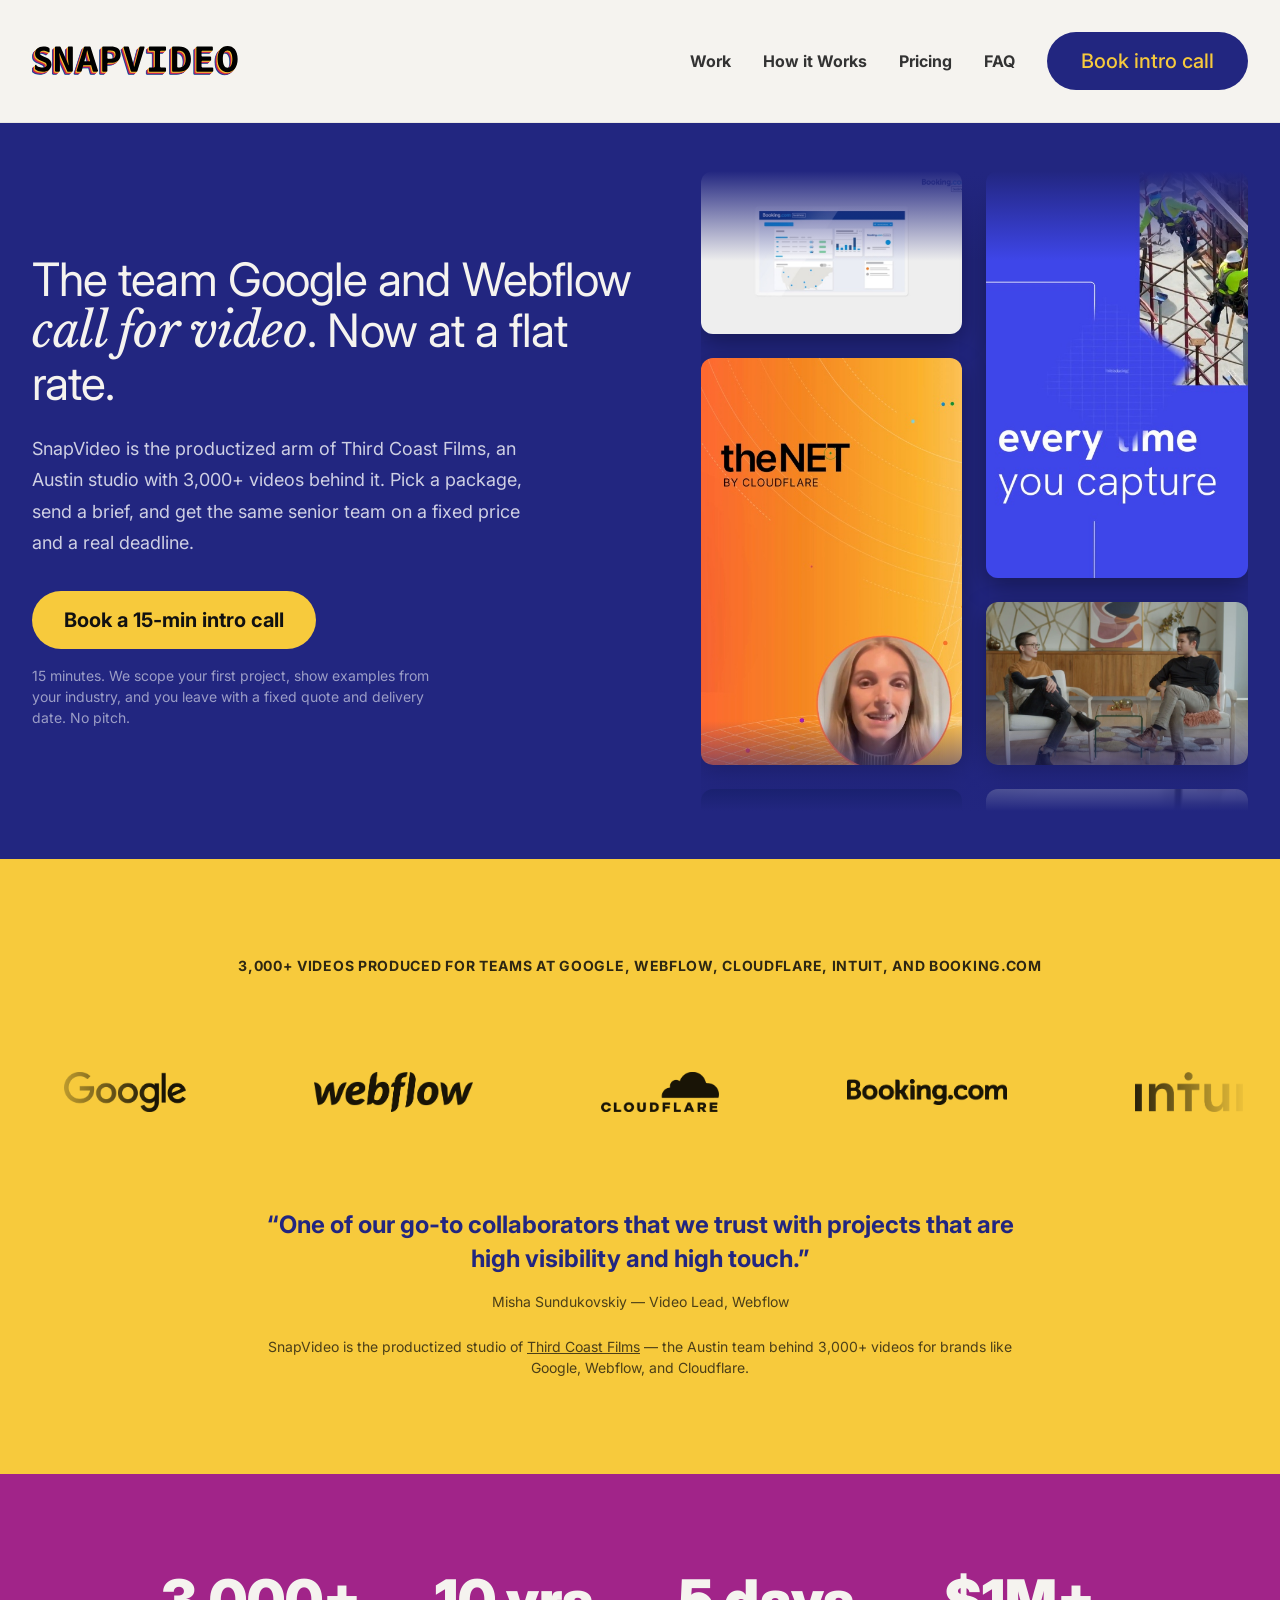
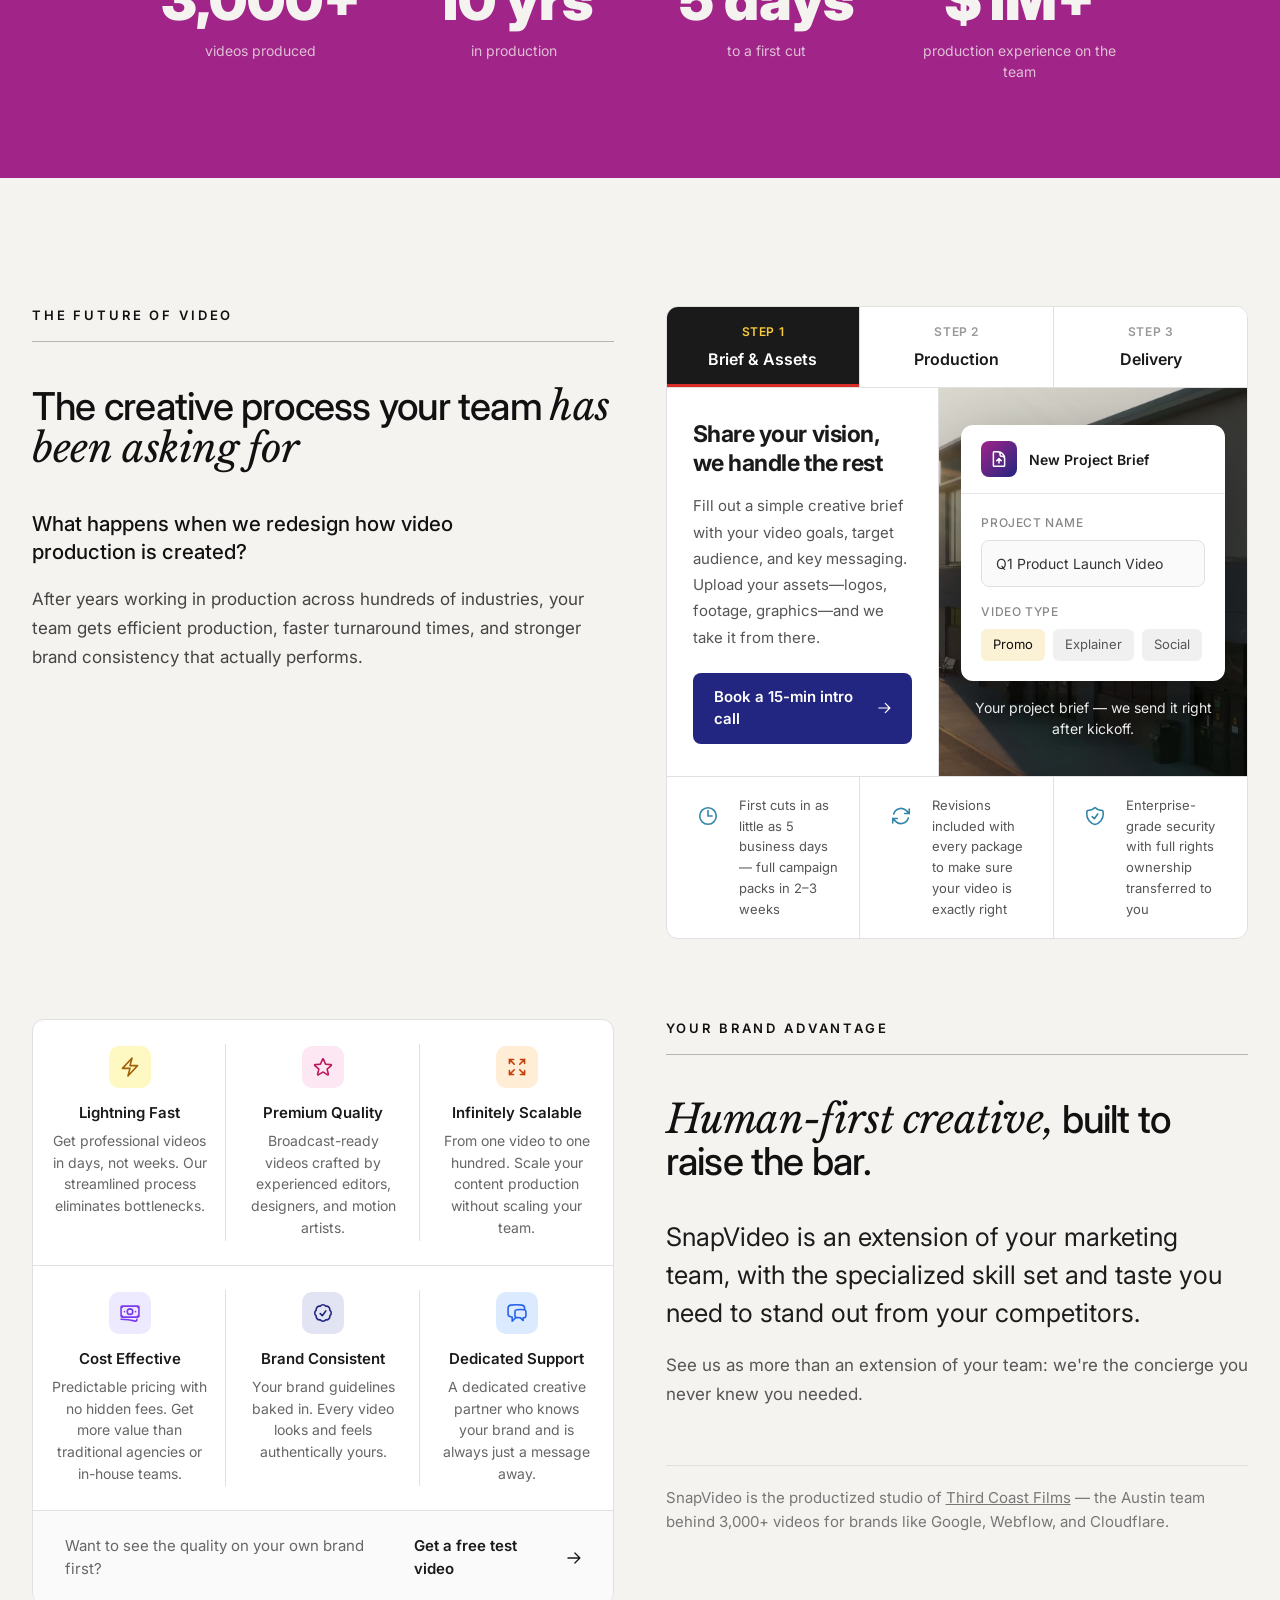
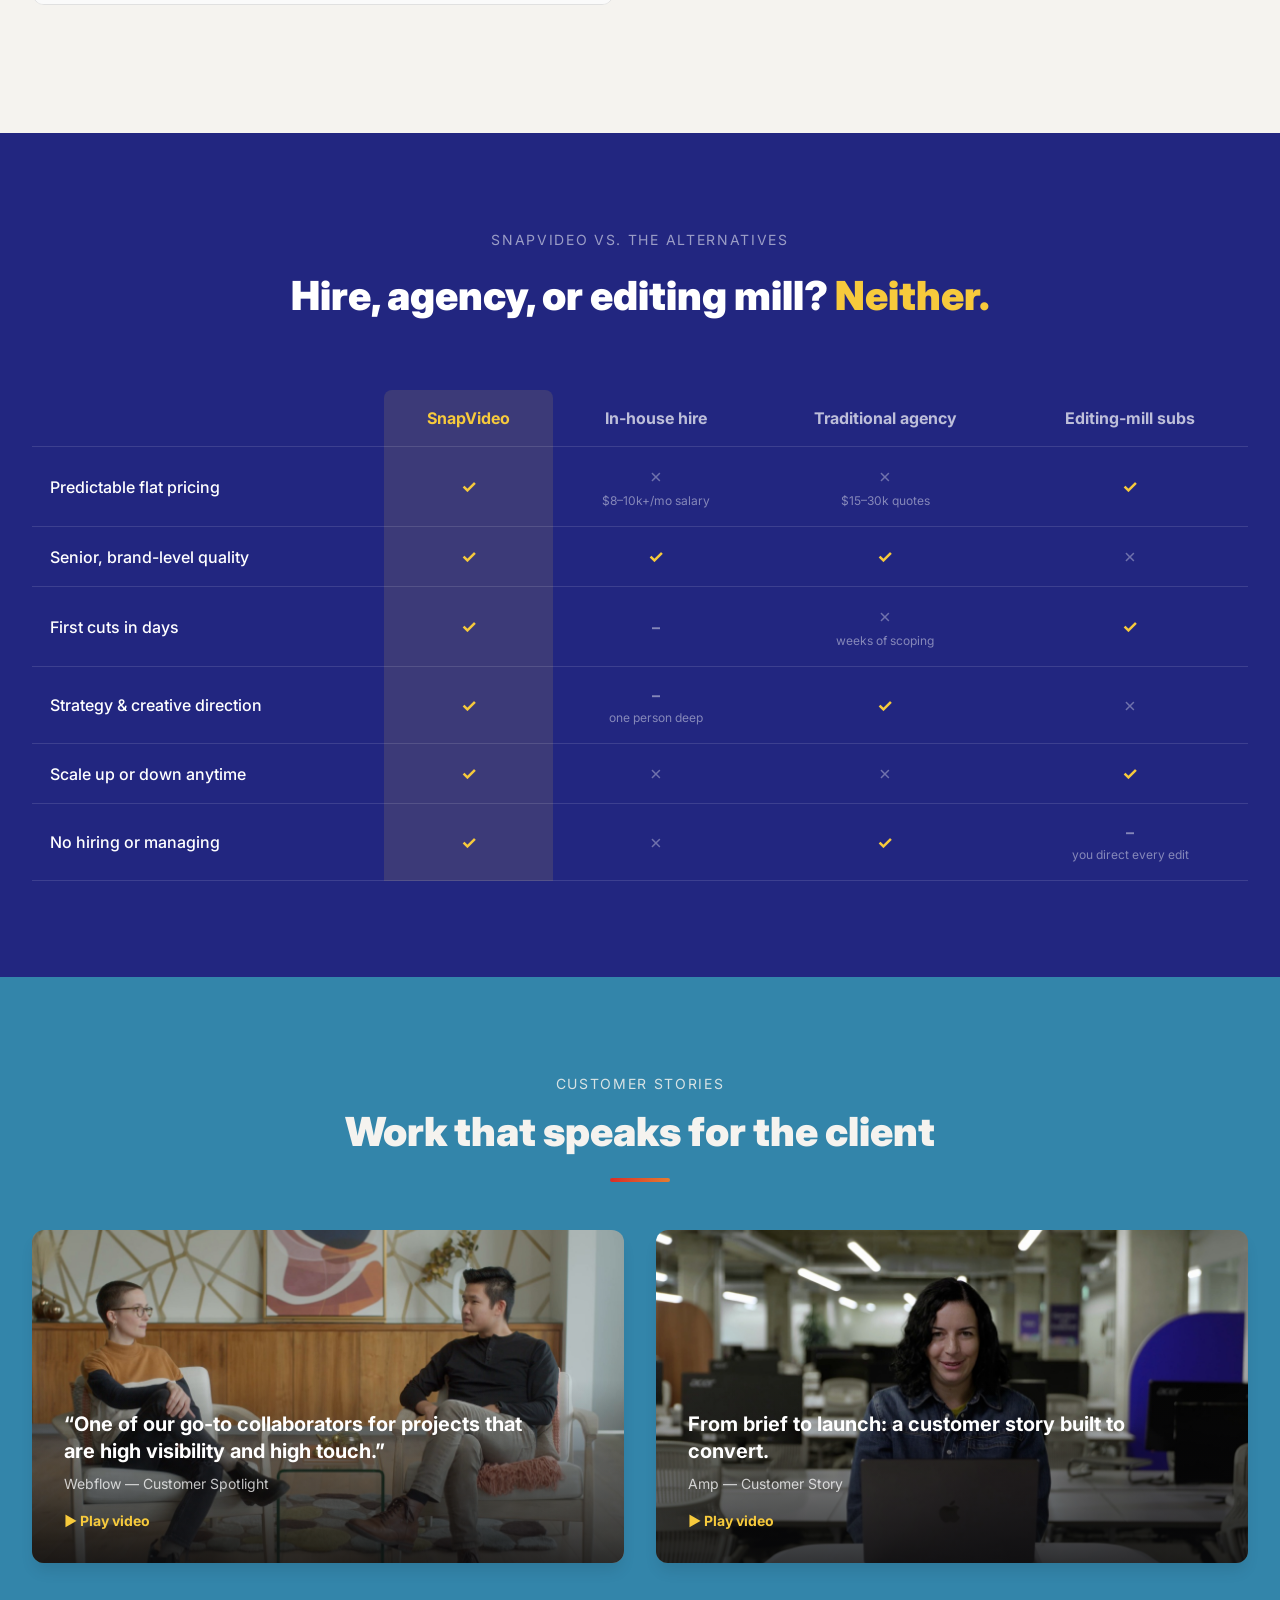
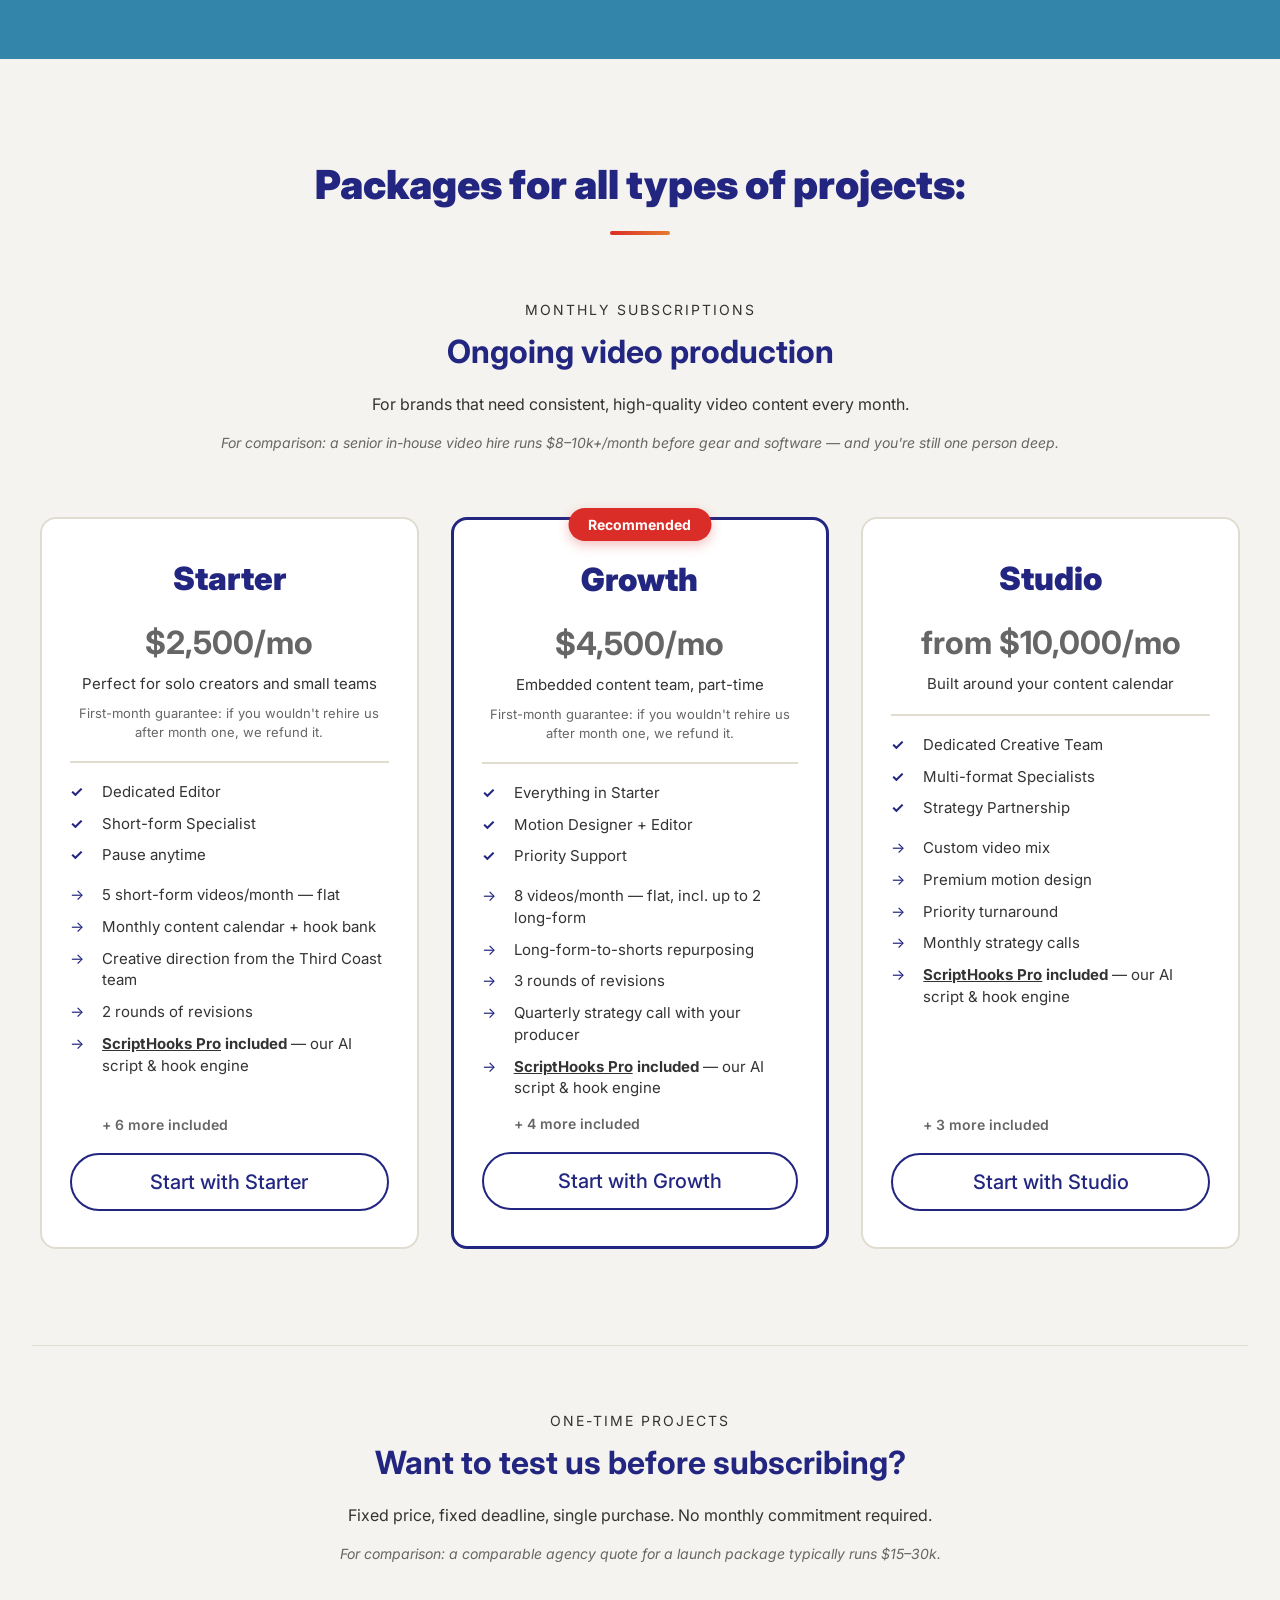
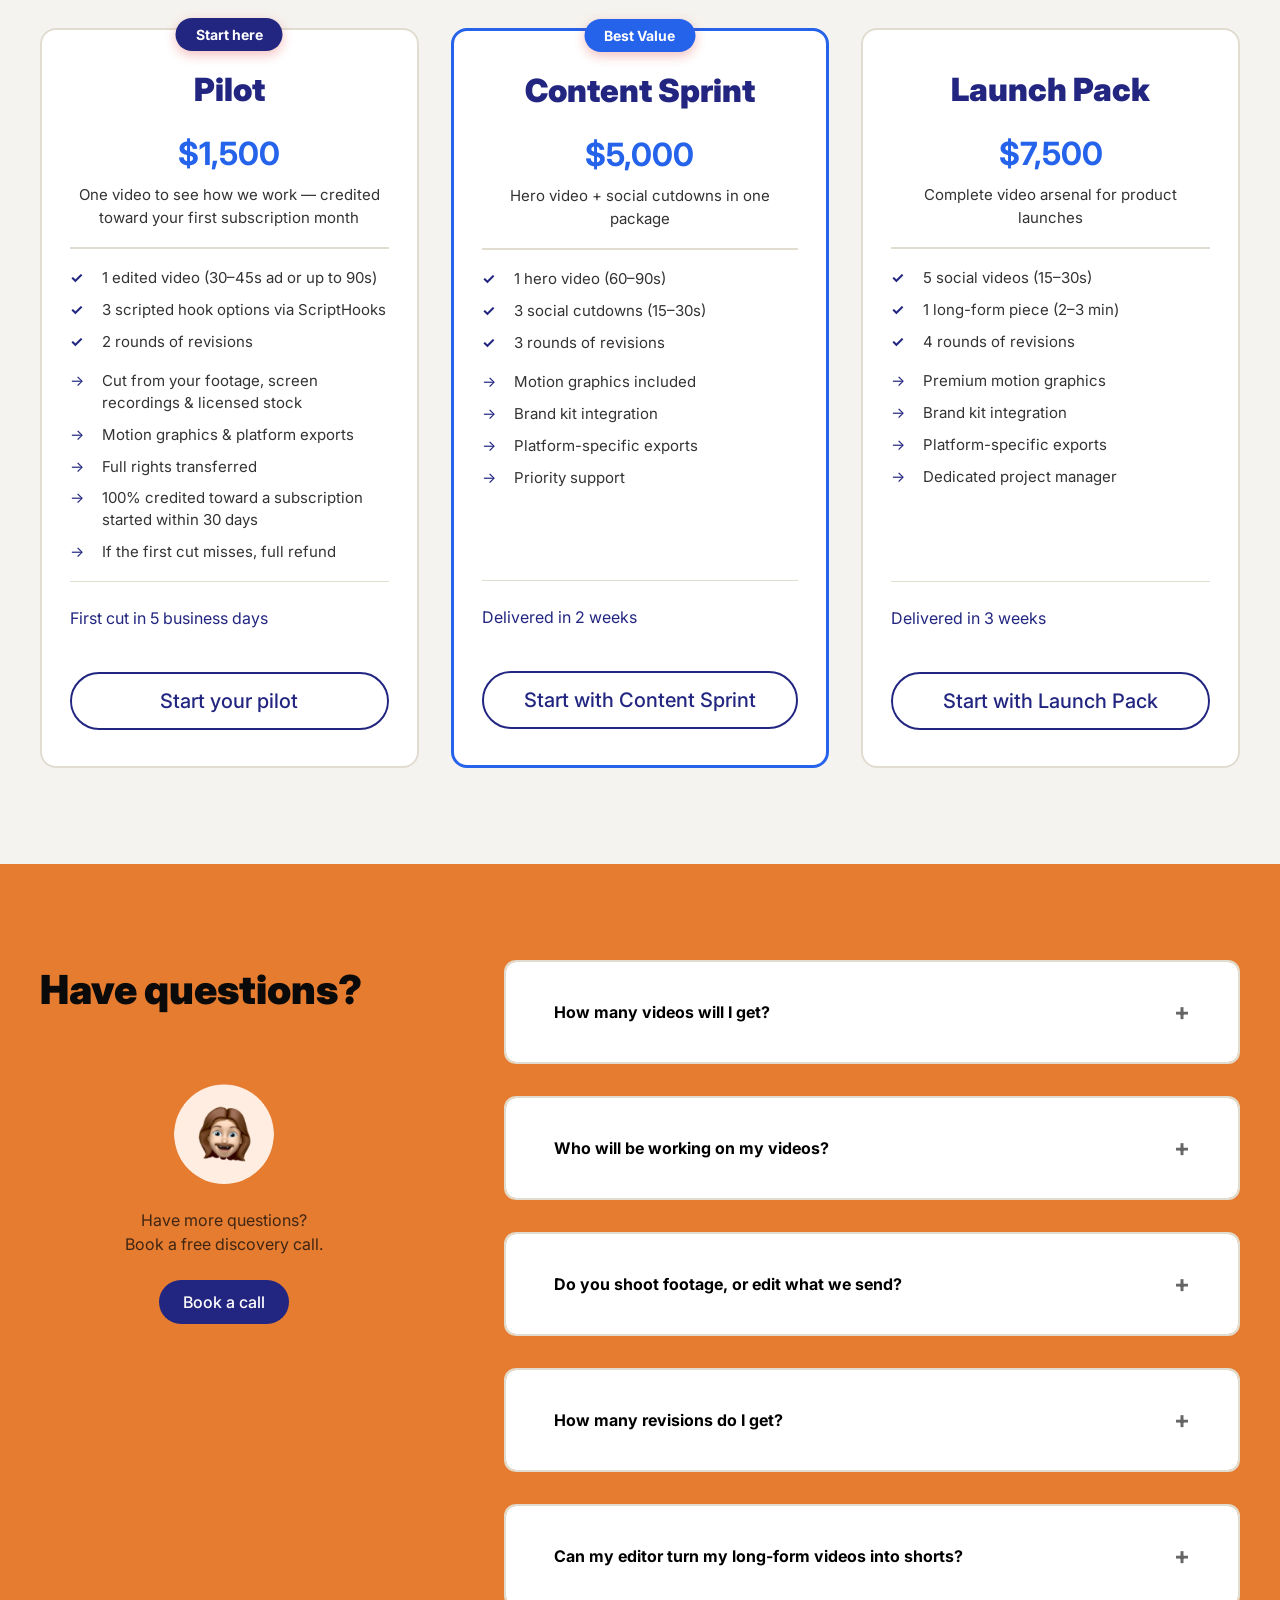
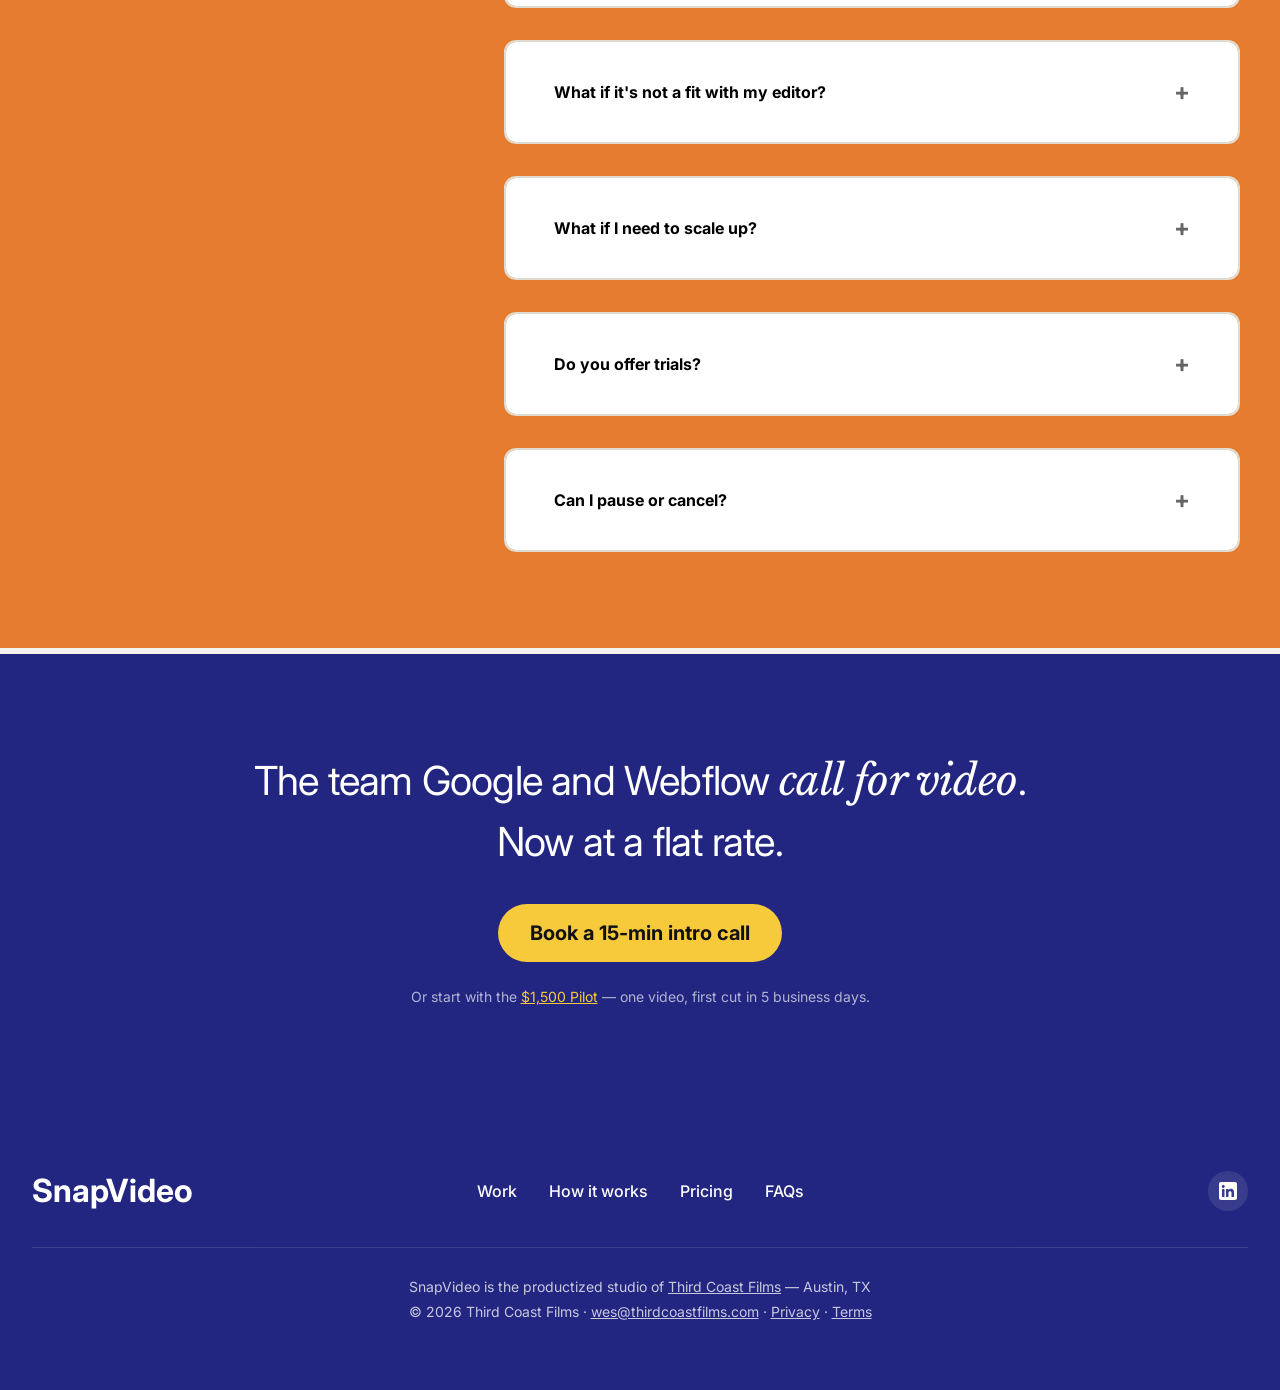
==== commit b38febb7: "Update all booking CTAs to new Calendly event: wes-intro Co-Authored-By: Claude Fable 5 <noreply@ant" ====
--- a/index.html
+++ b/index.html
@@ -55,7 +55,7 @@
           <a href="#how-it-works" class="nav-link">How it Works</a>
           <a href="#pricing" class="nav-link">Pricing</a>
           <a href="#faq" class="nav-link">FAQ</a>
-          <a href="https://calendly.com/third-coast-films/discovery-call-w-snappyvid?utm_medium=site&utm_content=nav" class="btn btn-primary" id="calendlyBtn">Book intro call</a>
+          <a href="https://calendly.com/third-coast-films/wes-intro?utm_medium=site&utm_content=nav" class="btn btn-primary" id="calendlyBtn">Book intro call</a>
         </div>
 
         <button class="mobile-menu-toggle" id="mobileMenuToggle" aria-label="Toggle menu">
@@ -74,7 +74,7 @@
         <div class="hero-copy">
           <h1 class="hero-title">The team Google and Webflow <em>call for video</em>. Now at a flat rate.</h1>
           <p class="hero-subtitle">SnapVideo is the productized arm of Third Coast Films, an Austin studio with 3,000+ videos behind it. Pick a package, send a brief, and get the same senior team on a fixed price and a real deadline.</p>
-          <a href="https://calendly.com/third-coast-films/discovery-call-w-snappyvid?utm_medium=site&utm_content=hero" class="btn btn-hero">Book a 15-min intro call</a>
+          <a href="https://calendly.com/third-coast-films/wes-intro?utm_medium=site&utm_content=hero" class="btn btn-hero">Book a 15-min intro call</a>
           <p class="hero-cta-note">15 minutes. We scope your first project, show examples from your industry, and you leave with a fixed quote and delivery date. No pitch.</p>
         </div>
 
@@ -251,7 +251,7 @@
         <!-- CTA Row -->
         <div class="cta-row">
           <span class="cta-text">Want to see the quality on your own brand first?</span>
-          <a href="https://calendly.com/third-coast-films/discovery-call-w-snappyvid?utm_medium=site&utm_content=free-test-video&a1=Free%20Test%20Video" class="cta-link">
+          <a href="https://calendly.com/third-coast-films/wes-intro?utm_medium=site&utm_content=free-test-video&a1=Free%20Test%20Video" class="cta-link">
             Get a free test video
             <svg fill="none" viewBox="0 0 24 24" stroke="currentColor" stroke-width="2">
               <path stroke-linecap="round" stroke-linejoin="round" d="M13.5 4.5 21 12m0 0-7.5 7.5M21 12H3" />
@@ -286,7 +286,7 @@
               <p class="content-description">
                 Fill out a simple creative brief with your video goals, target audience, and key messaging. Upload your assets—logos, footage, graphics—and we take it from there.
               </p>
-              <a href="https://calendly.com/third-coast-films/discovery-call-w-snappyvid?utm_medium=site&utm_content=how-it-works" class="content-cta">
+              <a href="https://calendly.com/third-coast-films/wes-intro?utm_medium=site&utm_content=how-it-works" class="content-cta">
                 Book a 15-min intro call
                 <svg fill="none" viewBox="0 0 24 24" stroke="currentColor" stroke-width="2">
                   <path stroke-linecap="round" stroke-linejoin="round" d="M13.5 4.5 21 12m0 0-7.5 7.5M21 12H3" />
@@ -592,7 +592,7 @@
             </ul>
           </details>
 
-          <a href="https://calendly.com/third-coast-films/discovery-call-w-snappyvid?utm_medium=site&utm_content=pricing-starter-sub&a1=Starter%20Subscription" class="btn btn-secondary">Start with Starter</a>
+          <a href="https://calendly.com/third-coast-films/wes-intro?utm_medium=site&utm_content=pricing-starter-sub&a1=Starter%20Subscription" class="btn btn-secondary">Start with Starter</a>
         </div>
 
         <!-- Growth (Most Popular) -->
@@ -629,7 +629,7 @@
             </ul>
           </details>
 
-          <a href="https://calendly.com/third-coast-films/discovery-call-w-snappyvid?utm_medium=site&utm_content=pricing-growth-sub&a1=Growth%20Subscription" class="btn btn-secondary">Start with Growth</a>
+          <a href="https://calendly.com/third-coast-films/wes-intro?utm_medium=site&utm_content=pricing-growth-sub&a1=Growth%20Subscription" class="btn btn-secondary">Start with Growth</a>
         </div>
 
         <!-- Studio -->
@@ -663,7 +663,7 @@
             </ul>
           </details>
 
-          <a href="https://calendly.com/third-coast-films/discovery-call-w-snappyvid?utm_medium=site&utm_content=pricing-studio-sub&a1=Studio%20Subscription" class="btn btn-secondary">Start with Studio</a>
+          <a href="https://calendly.com/third-coast-films/wes-intro?utm_medium=site&utm_content=pricing-studio-sub&a1=Studio%20Subscription" class="btn btn-secondary">Start with Studio</a>
         </div>
       </div>
       <!-- One-Time Projects -->
@@ -700,7 +700,7 @@
 
           <p class="pricing-delivery">First cut in 5 business days</p>
           <!-- Swap this Calendly link for a Stripe Payment Link to make the Pilot self-serve -->
-          <a href="https://calendly.com/third-coast-films/discovery-call-w-snappyvid?utm_medium=site&utm_content=pricing-pilot&a1=Pilot" class="btn btn-secondary">Start your pilot</a>
+          <a href="https://calendly.com/third-coast-films/wes-intro?utm_medium=site&utm_content=pricing-pilot&a1=Pilot" class="btn btn-secondary">Start your pilot</a>
         </div>
 
         <!-- Content Sprint (Best Value) -->
@@ -726,7 +726,7 @@
           </ul>
 
           <p class="pricing-delivery">Delivered in 2 weeks</p>
-          <a href="https://calendly.com/third-coast-films/discovery-call-w-snappyvid?utm_medium=site&utm_content=pricing-content-sprint&a1=Content%20Sprint" class="btn btn-secondary">Start with Content Sprint</a>
+          <a href="https://calendly.com/third-coast-films/wes-intro?utm_medium=site&utm_content=pricing-content-sprint&a1=Content%20Sprint" class="btn btn-secondary">Start with Content Sprint</a>
         </div>
 
         <!-- Launch Pack -->
@@ -751,7 +751,7 @@
           </ul>
 
           <p class="pricing-delivery">Delivered in 3 weeks</p>
-          <a href="https://calendly.com/third-coast-films/discovery-call-w-snappyvid?utm_medium=site&utm_content=pricing-launch-pack&a1=Launch%20Pack" class="btn btn-secondary">Start with Launch Pack</a>
+          <a href="https://calendly.com/third-coast-films/wes-intro?utm_medium=site&utm_content=pricing-launch-pack&a1=Launch%20Pack" class="btn btn-secondary">Start with Launch Pack</a>
         </div>
       </div>
 
@@ -767,7 +767,7 @@
           <div class="faq-cta">
             <img src="images/div.faq-christian.png" alt="Christian" class="faq-headshot" loading="lazy">
             <p>Have more questions?<br>Book a free discovery call.</p>
-            <a href="https://calendly.com/third-coast-films/discovery-call-w-snappyvid?utm_medium=site&utm_content=faq" class="btn btn-tertiary">Book a call</a>
+            <a href="https://calendly.com/third-coast-films/wes-intro?utm_medium=site&utm_content=faq" class="btn btn-tertiary">Book a call</a>
           </div>
         </div>
 
@@ -869,7 +869,7 @@
   <!-- Closing CTA -->
   <section class="work-cta">
     <h2>The team Google and Webflow <em>call for video</em>.<br>Now at a flat rate.</h2>
-    <a href="https://calendly.com/third-coast-films/discovery-call-w-snappyvid?utm_medium=site&utm_content=closing-cta" class="btn btn-hero">Book a 15-min intro call</a>
+    <a href="https://calendly.com/third-coast-films/wes-intro?utm_medium=site&utm_content=closing-cta" class="btn btn-hero">Book a 15-min intro call</a>
     <p class="work-cta-note">Or start with the <a href="#pricing">$1,500 Pilot</a> &mdash; one video, first cut in 5 business days.</p>
   </section>
 
--- a/css/variables.css
+++ b/css/variables.css
@@ -1,12 +1,12 @@
 /* CSS Custom Properties (Variables) */
 :root {
-  /* Colors */
-  --color-primary: #30312c;
+  /* Colors — Bold palette: indigo is the structural dark, chalk is the light */
+  --color-primary: #222680;
   --color-text: #333333;
   --color-text-light: #666666;
-  --color-bg: #ffffff;
-  --color-bg-light: #f8f8f8;
-  --color-border: #e0e0e0;
+  --color-bg: #F5F3EF;
+  --color-bg-light: #ECE8DF;
+  --color-border: #E1DCD0;
 
   /* Accent Colors (for flip cards) */
   --color-pink: #ffd6e8;
--- a/css/components.css
+++ b/css/components.css
@@ -1350,7 +1350,7 @@
 }
 
 .future-video {
-  background: #fff;
+  background: var(--color-bg);
 }
 
 /* Editorial header: eyebrow + rule, big mixed-face headline, question, lede */
@@ -1835,3 +1835,92 @@
   font-size: 1.04em;
   letter-spacing: -0.01em;
 }
+
+/* ==========================================================================
+   Bold palette adoption (colors-only): chalk canvas, indigo dark, full-sat blocks
+   ========================================================================== */
+
+body {
+  background: var(--color-bg);
+}
+
+.navbar {
+  background: rgba(245, 243, 239, 0.95);
+}
+
+/* Full-saturation section blocks */
+.clients {
+  background: var(--brand-yellow);
+}
+
+.clients-heading {
+  color: rgba(10, 10, 10, 0.85);
+}
+
+.stats-band {
+  background: var(--brand-magenta);
+}
+
+.stats-band .stat-n {
+  color: #F5F3EF;
+}
+
+.stats-band .stat-l {
+  color: rgba(245, 243, 239, 0.75);
+}
+
+.stories {
+  background: var(--brand-blue);
+}
+
+.stories .section-title {
+  color: #F5F3EF;
+}
+
+.stories .compare-label {
+  color: rgba(245, 243, 239, 0.85) !important;
+}
+
+.faq {
+  background: var(--brand-orange);
+}
+
+.faq-header h2 {
+  color: #0A0A0A;
+}
+
+/* Indigo dark surfaces */
+.step-tab.active {
+  background: var(--brand-indigo);
+}
+
+.content-cta,
+.future-video .content-cta {
+  background: var(--brand-indigo);
+}
+
+.content-cta:hover,
+.future-video .content-cta:hover {
+  background: #171A5C;
+}
+
+/* Chalk text on indigo */
+.hero-split .hero-title {
+  color: #F5F3EF;
+}
+
+/* Signature pairing: indigo + gold nav CTA */
+.btn-primary {
+  color: var(--brand-yellow);
+}
+
+/* Legible small text on the gold and orange blocks */
+.testimonial-band figcaption,
+.studio-attribution,
+.studio-attribution a {
+  color: rgba(10, 10, 10, 0.72);
+}
+
+.faq-cta p {
+  color: rgba(10, 10, 10, 0.75);
+}
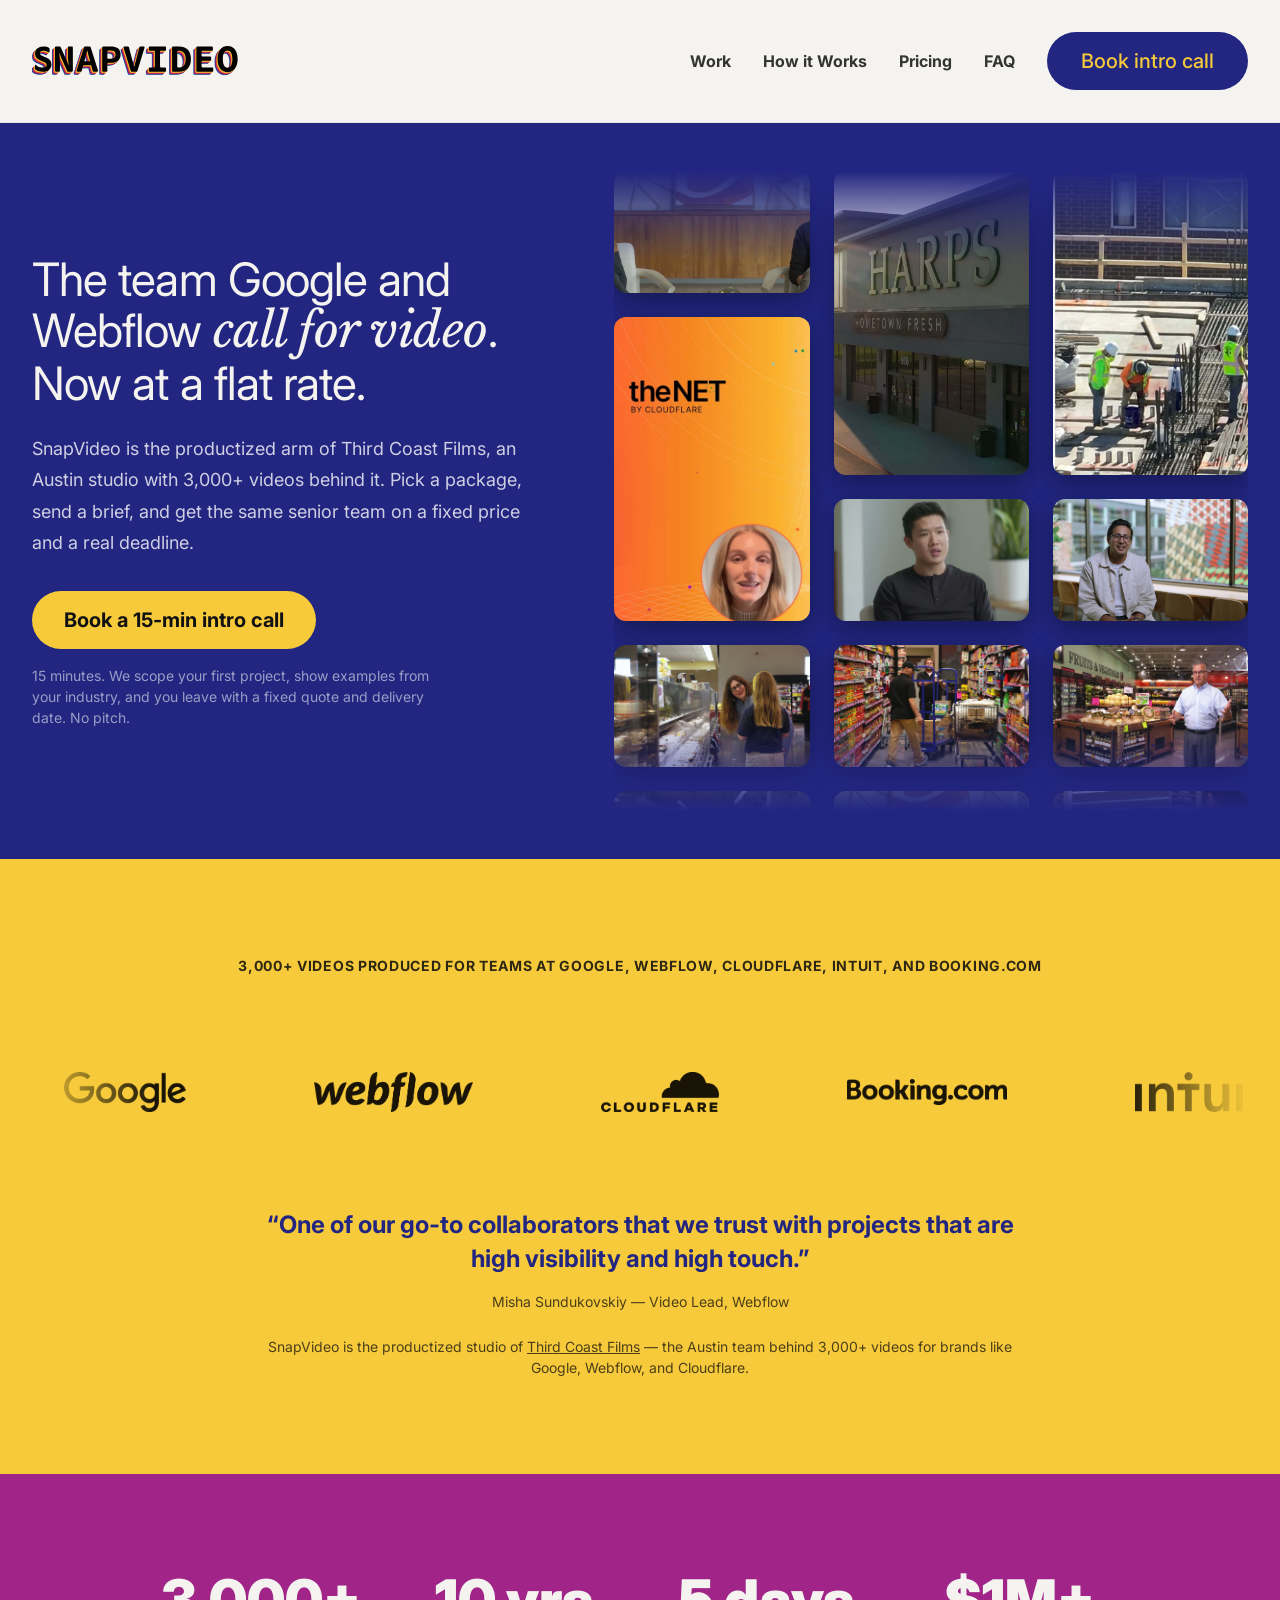
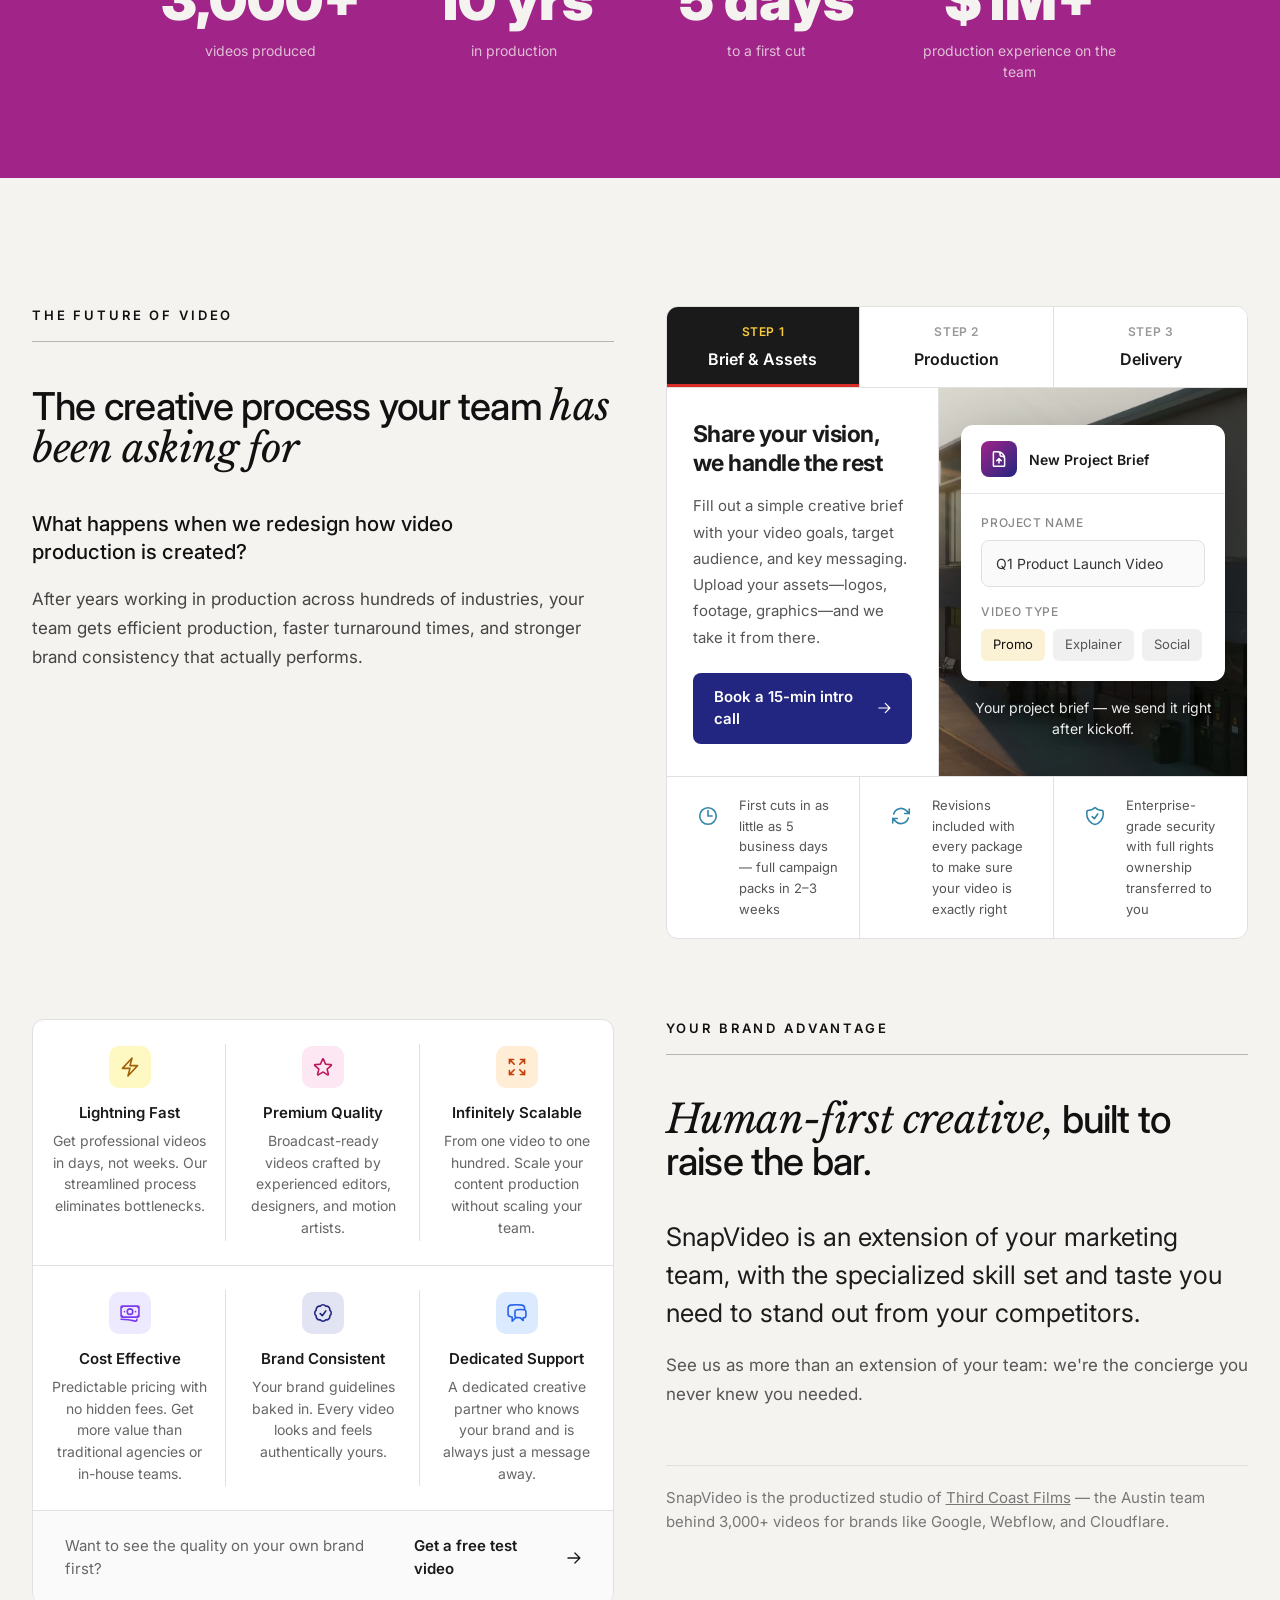
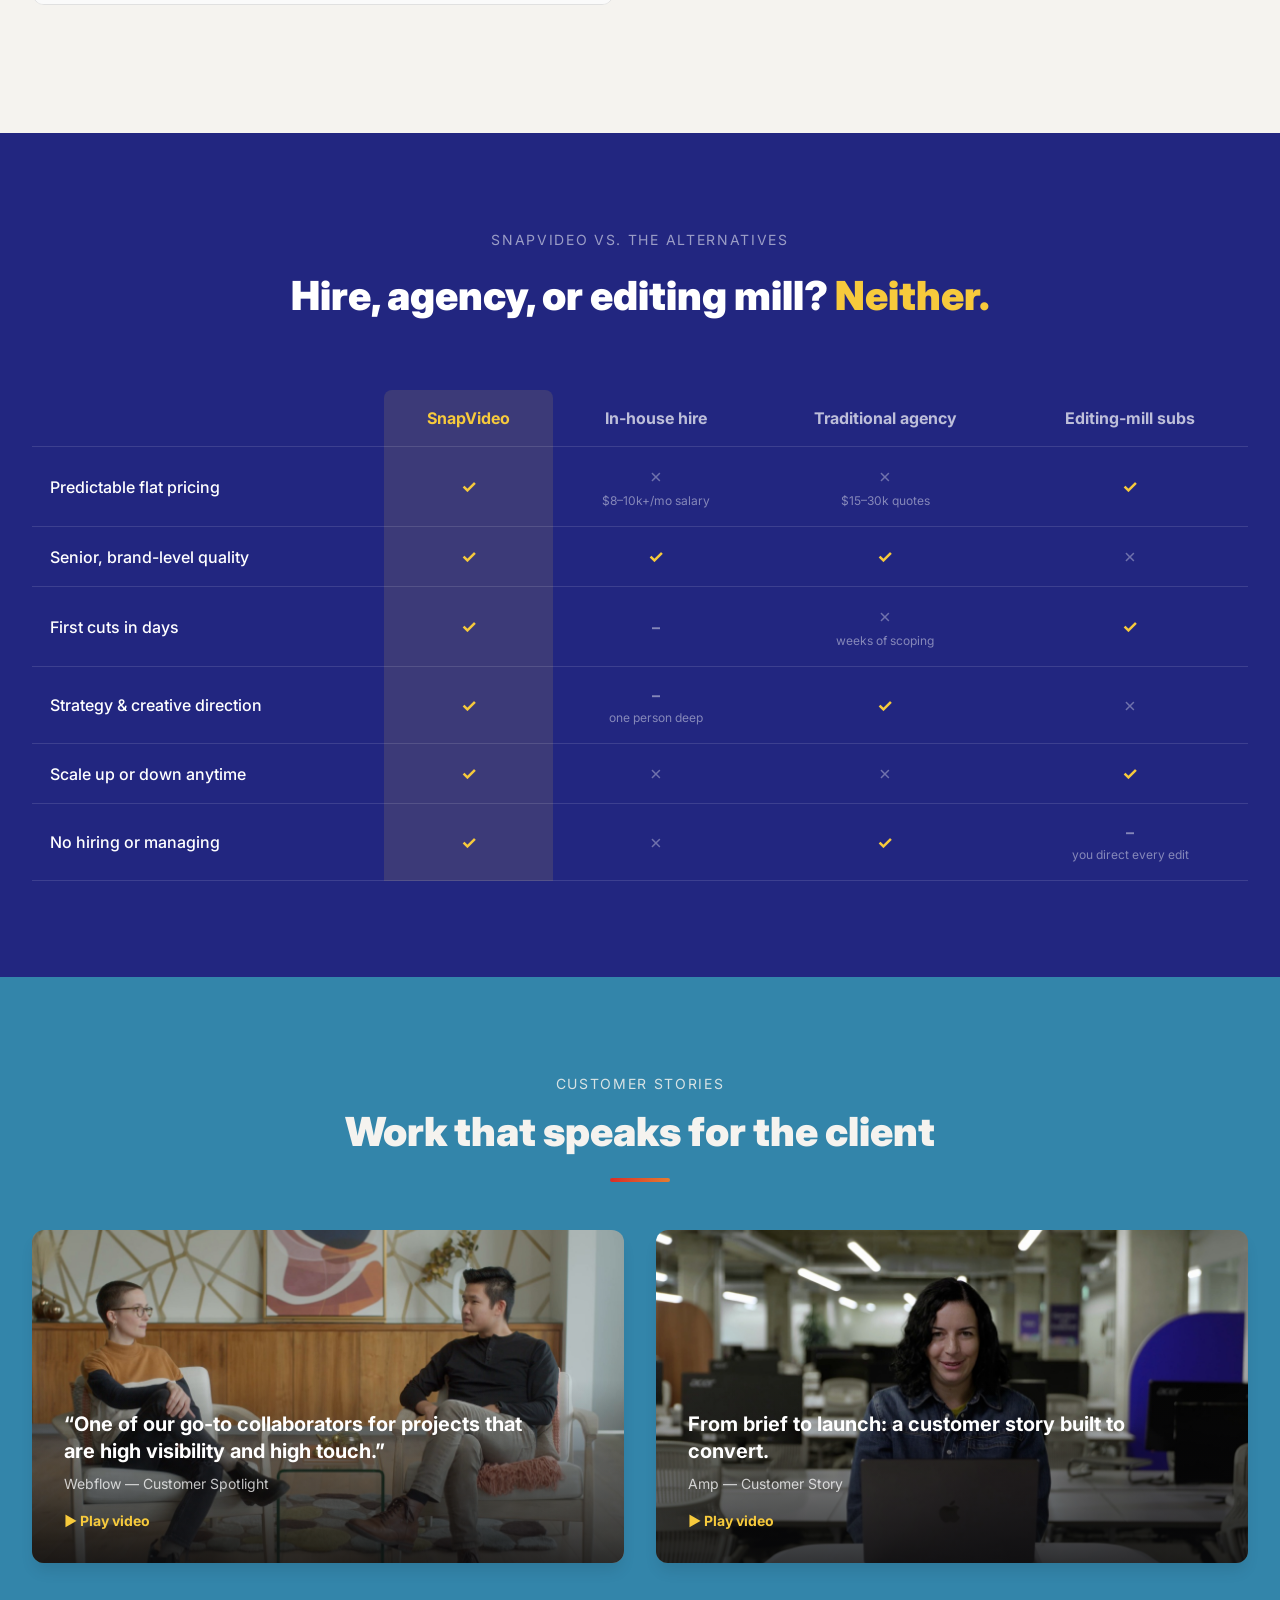
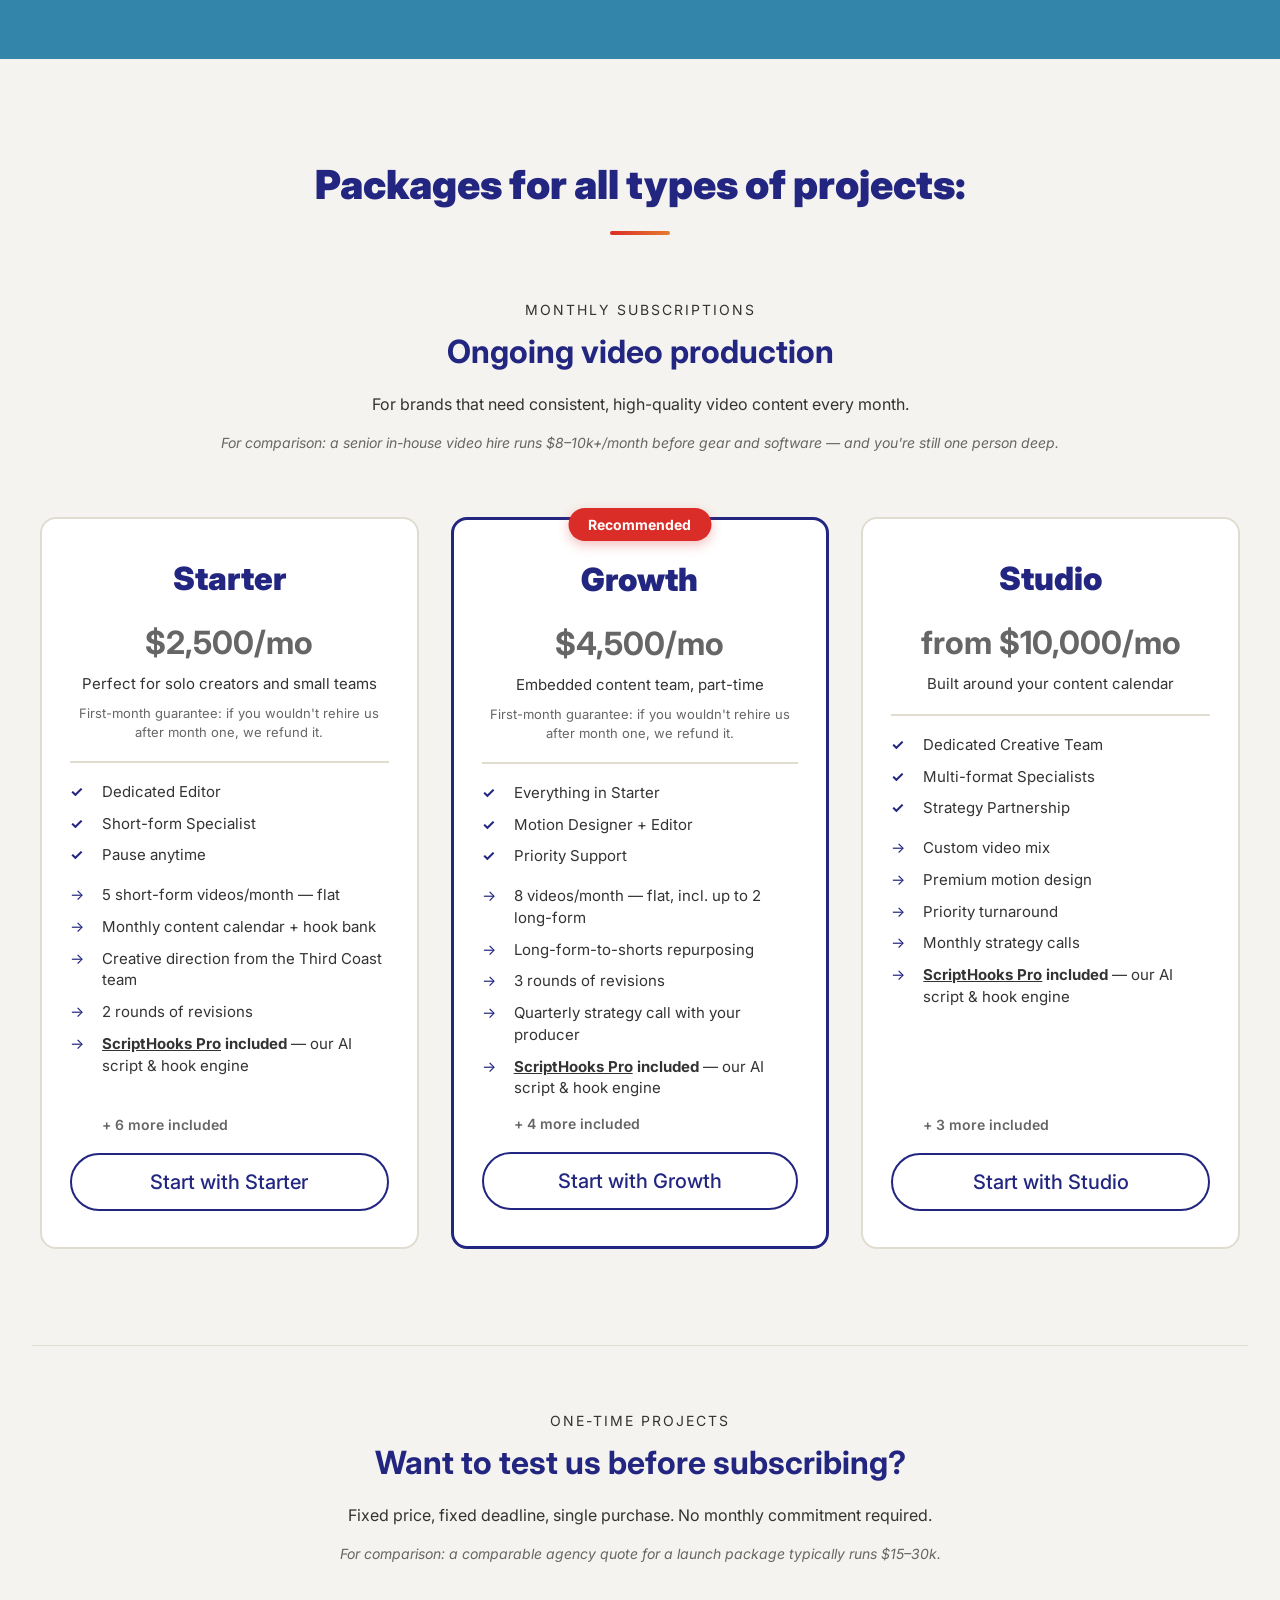
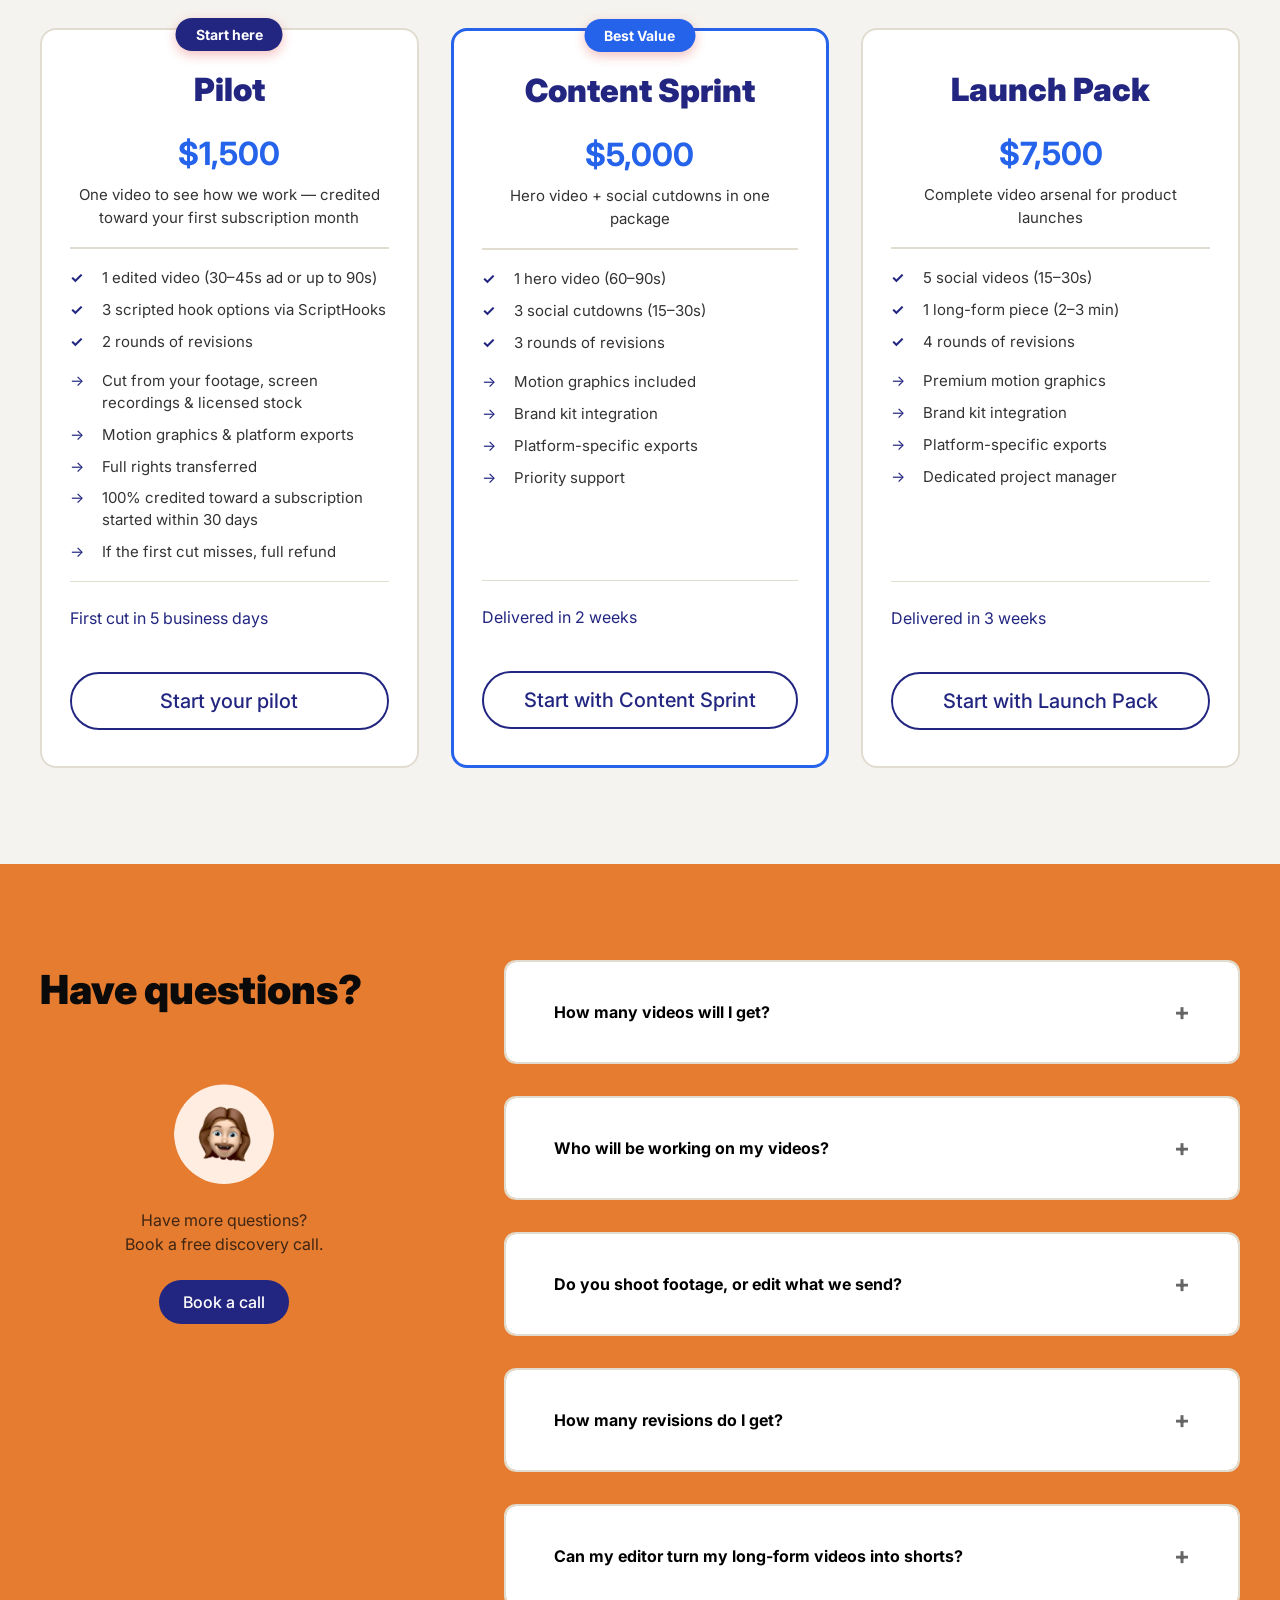
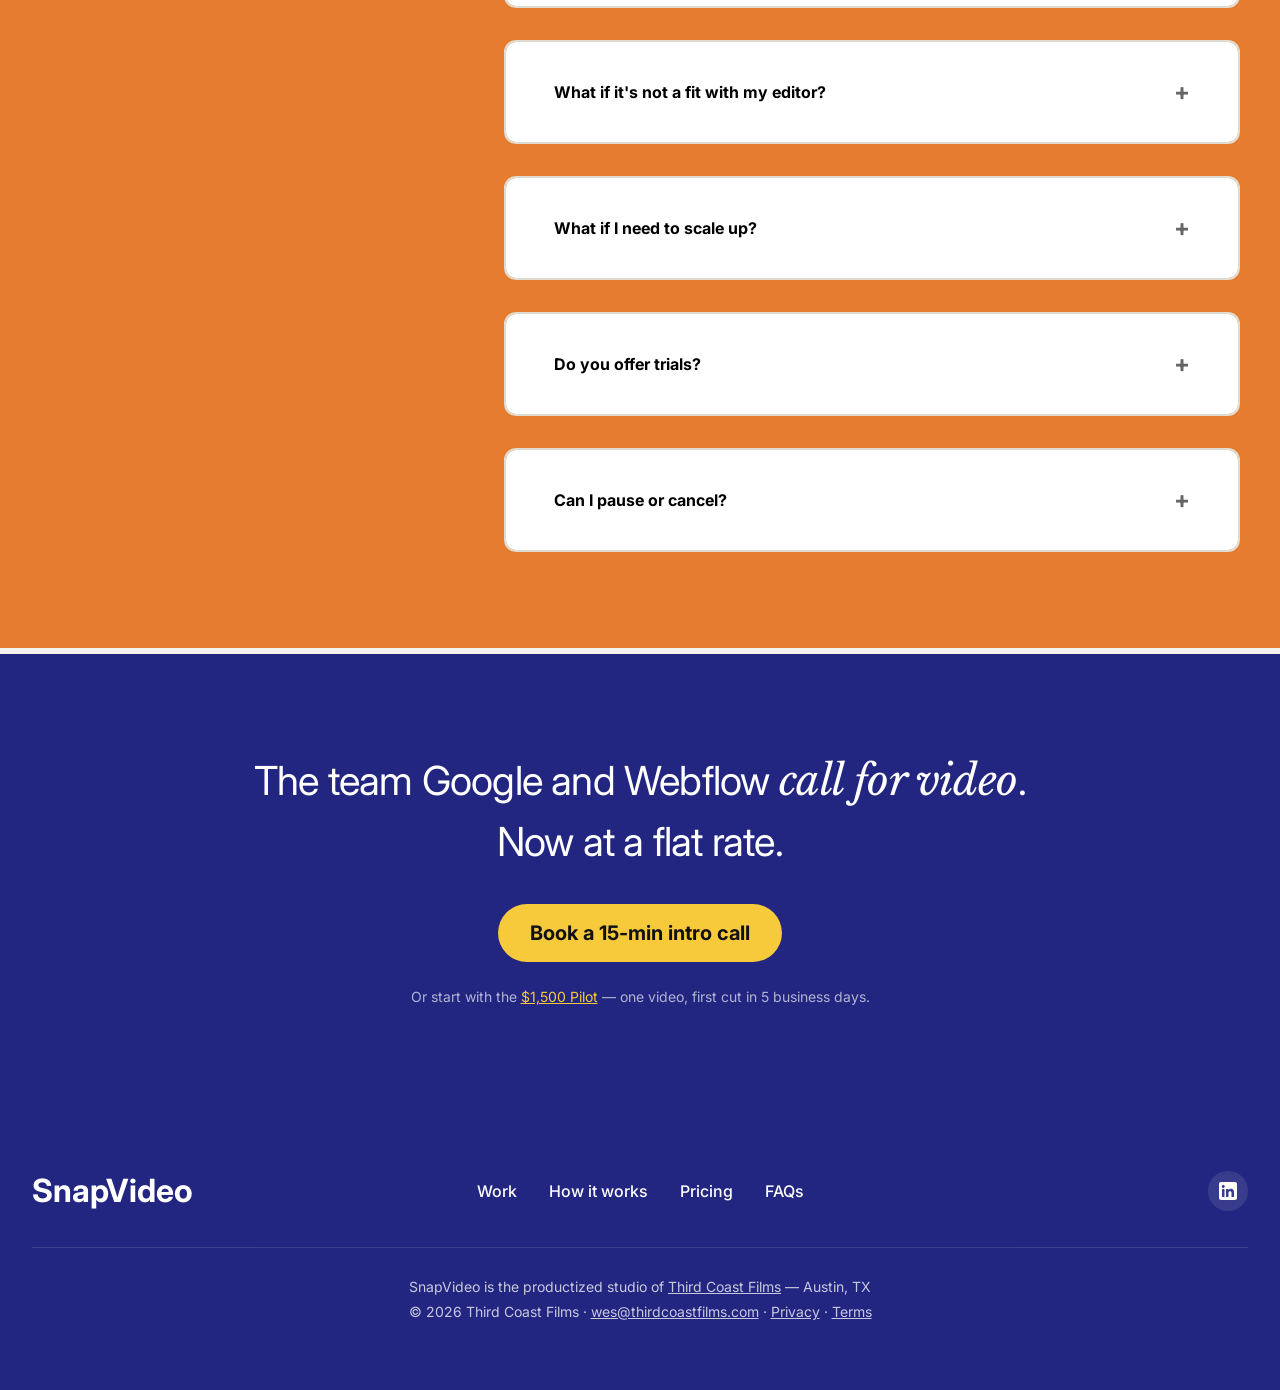
==== commit ae4d3bc3: "Three-lane hero mosaic with bold cinematic stills extracted from client films Co-Authored-By: Claude" ====
--- a/index.html
+++ b/index.html
@@ -81,22 +81,38 @@
         <div class="hero-mosaic">
           <div class="mosaic-col">
             <div class="mosaic-track">
-              <figure class="mosaic-tile tile-h" data-wistia="fidkqrjjss" data-aspect="horizontal"><img src="images/posters/booking.jpg" alt="Booking.com brand video" loading="eager"></figure>
+              <figure class="mosaic-tile tile-h" data-wistia="uh50zetyph" data-aspect="horizontal"><img src="images/posters/bold/eyes.jpg" alt="Webflow customer spotlight" loading="eager"></figure>
               <figure class="mosaic-tile tile-v" data-wistia="40bmx93vp7" data-aspect="vertical"><img src="images/posters/cloudflare.jpg" alt="Cloudflare social video" loading="eager"></figure>
-              <figure class="mosaic-tile tile-h" data-wistia="hzxhc5h22k" data-aspect="horizontal"><img src="images/posters/pave.jpg" alt="Pave product video" loading="eager"></figure>
-              <figure class="mosaic-tile tile-h" aria-hidden="true" data-wistia="fidkqrjjss" data-aspect="horizontal"><img src="images/posters/booking.jpg" alt="" loading="lazy"></figure>
+              <figure class="mosaic-tile tile-h" data-wistia="u2gprnw8yn" data-aspect="horizontal"><img src="images/posters/bold/bakery.jpg" alt="Harps brand film" loading="eager"></figure>
+              <figure class="mosaic-tile tile-h" data-wistia="xc7o5ytvxt" data-aspect="horizontal"><img src="images/work/yana-amp.jpg" alt="Amp customer story" loading="eager"></figure>
+              <figure class="mosaic-tile tile-h" aria-hidden="true" data-wistia="uh50zetyph" data-aspect="horizontal"><img src="images/posters/bold/eyes.jpg" alt="" loading="lazy"></figure>
               <figure class="mosaic-tile tile-v" aria-hidden="true" data-wistia="40bmx93vp7" data-aspect="vertical"><img src="images/posters/cloudflare.jpg" alt="" loading="lazy"></figure>
-              <figure class="mosaic-tile tile-h" aria-hidden="true" data-wistia="hzxhc5h22k" data-aspect="horizontal"><img src="images/posters/pave.jpg" alt="" loading="lazy"></figure>
+              <figure class="mosaic-tile tile-h" aria-hidden="true" data-wistia="u2gprnw8yn" data-aspect="horizontal"><img src="images/posters/bold/bakery.jpg" alt="" loading="lazy"></figure>
+              <figure class="mosaic-tile tile-h" aria-hidden="true" data-wistia="xc7o5ytvxt" data-aspect="horizontal"><img src="images/work/yana-amp.jpg" alt="" loading="lazy"></figure>
             </div>
           </div>
           <div class="mosaic-col mosaic-col-down">
             <div class="mosaic-track">
-              <figure class="mosaic-tile tile-v" data-wistia="xewwy4f3vw" data-aspect="vertical"><img src="images/posters/dronedeploy.jpg" alt="DroneDeploy social video" loading="eager"></figure>
-              <figure class="mosaic-tile tile-h" data-wistia="uh50zetyph" data-aspect="horizontal"><img src="images/posters/webflow.jpg" alt="Webflow customer spotlight" loading="eager"></figure>
-              <figure class="mosaic-tile tile-v" data-wistia="mkg8zffuge" data-aspect="vertical"><img src="images/posters/ladieswhocreate.jpg" alt="Ladies Who Create video" loading="eager"></figure>
-              <figure class="mosaic-tile tile-v" aria-hidden="true" data-wistia="xewwy4f3vw" data-aspect="vertical"><img src="images/posters/dronedeploy.jpg" alt="" loading="lazy"></figure>
-              <figure class="mosaic-tile tile-h" aria-hidden="true" data-wistia="uh50zetyph" data-aspect="horizontal"><img src="images/posters/webflow.jpg" alt="" loading="lazy"></figure>
-              <figure class="mosaic-tile tile-v" aria-hidden="true" data-wistia="mkg8zffuge" data-aspect="vertical"><img src="images/posters/ladieswhocreate.jpg" alt="" loading="lazy"></figure>
+              <figure class="mosaic-tile tile-v" data-wistia="u2gprnw8yn" data-aspect="horizontal"><img src="images/posters/bold/storefront.jpg" alt="Harps storefront at golden hour" loading="eager"></figure>
+              <figure class="mosaic-tile tile-h" data-wistia="uh50zetyph" data-aspect="horizontal"><img src="images/posters/bold/interview.jpg" alt="Webflow interview" loading="eager"></figure>
+              <figure class="mosaic-tile tile-h" data-wistia="u2gprnw8yn" data-aspect="horizontal"><img src="images/posters/bold/aisle.jpg" alt="Harps grocery aisle" loading="eager"></figure>
+              <figure class="mosaic-tile tile-h" data-wistia="uh50zetyph" data-aspect="horizontal"><img src="images/posters/bold/drone.jpg" alt="Chipotle drone shot" loading="eager"></figure>
+              <figure class="mosaic-tile tile-v" aria-hidden="true" data-wistia="u2gprnw8yn" data-aspect="horizontal"><img src="images/posters/bold/storefront.jpg" alt="" loading="lazy"></figure>
+              <figure class="mosaic-tile tile-h" aria-hidden="true" data-wistia="uh50zetyph" data-aspect="horizontal"><img src="images/posters/bold/interview.jpg" alt="" loading="lazy"></figure>
+              <figure class="mosaic-tile tile-h" aria-hidden="true" data-wistia="u2gprnw8yn" data-aspect="horizontal"><img src="images/posters/bold/aisle.jpg" alt="" loading="lazy"></figure>
+              <figure class="mosaic-tile tile-h" aria-hidden="true" data-wistia="uh50zetyph" data-aspect="horizontal"><img src="images/posters/bold/drone.jpg" alt="" loading="lazy"></figure>
+            </div>
+          </div>
+          <div class="mosaic-col">
+            <div class="mosaic-track">
+              <figure class="mosaic-tile tile-v" data-wistia="xewwy4f3vw" data-aspect="vertical"><img src="images/posters/bold/construction.jpg" alt="DroneDeploy construction site" loading="eager"></figure>
+              <figure class="mosaic-tile tile-h" data-wistia="jedukj2aw4" data-aspect="horizontal"><img src="images/work/amp-replit.jpg" alt="Amp product video" loading="eager"></figure>
+              <figure class="mosaic-tile tile-h" data-wistia="u2gprnw8yn" data-aspect="horizontal"><img src="images/posters/bold/produce.jpg" alt="Harps produce section" loading="eager"></figure>
+              <figure class="mosaic-tile tile-h" data-wistia="u2gprnw8yn" data-aspect="horizontal"><img src="images/posters/bold/checkout.jpg" alt="Harps checkout" loading="eager"></figure>
+              <figure class="mosaic-tile tile-v" aria-hidden="true" data-wistia="xewwy4f3vw" data-aspect="vertical"><img src="images/posters/bold/construction.jpg" alt="" loading="lazy"></figure>
+              <figure class="mosaic-tile tile-h" aria-hidden="true" data-wistia="jedukj2aw4" data-aspect="horizontal"><img src="images/work/amp-replit.jpg" alt="" loading="lazy"></figure>
+              <figure class="mosaic-tile tile-h" aria-hidden="true" data-wistia="u2gprnw8yn" data-aspect="horizontal"><img src="images/posters/bold/produce.jpg" alt="" loading="lazy"></figure>
+              <figure class="mosaic-tile tile-h" aria-hidden="true" data-wistia="u2gprnw8yn" data-aspect="horizontal"><img src="images/posters/bold/checkout.jpg" alt="" loading="lazy"></figure>
             </div>
           </div>
         </div>
--- a/css/components.css
+++ b/css/components.css
@@ -1924,3 +1924,20 @@
 .faq-cta p {
   color: rgba(10, 10, 10, 0.75);
 }
+
+/* Three-lane hero mosaic with bolder stills */
+.hero-grid {
+  grid-template-columns: 0.9fr 1.1fr;
+}
+
+.hero-mosaic {
+  grid-template-columns: 1fr 1fr 1fr;
+}
+
+.mosaic-col:nth-child(3) .mosaic-track {
+  animation-duration: 42s;
+}
+
+.hero-split .hero-title em {
+  white-space: nowrap;
+}
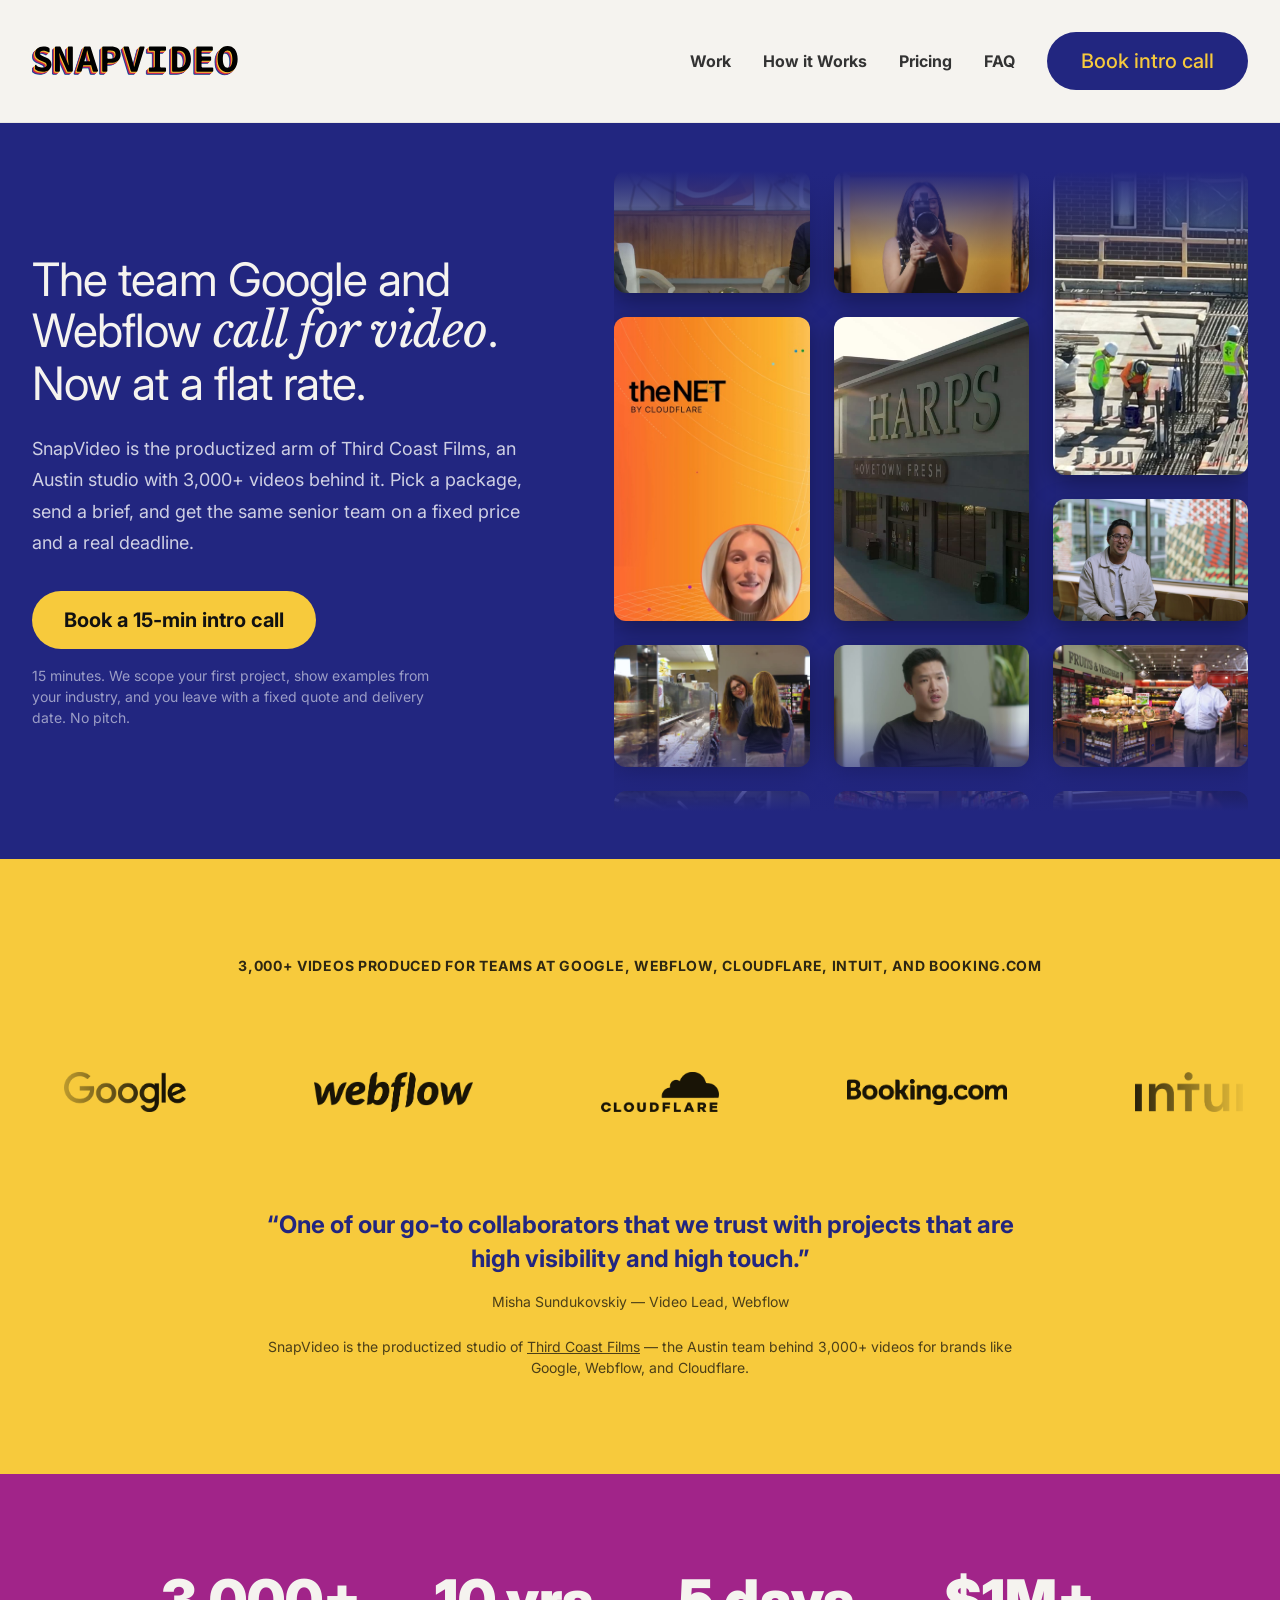
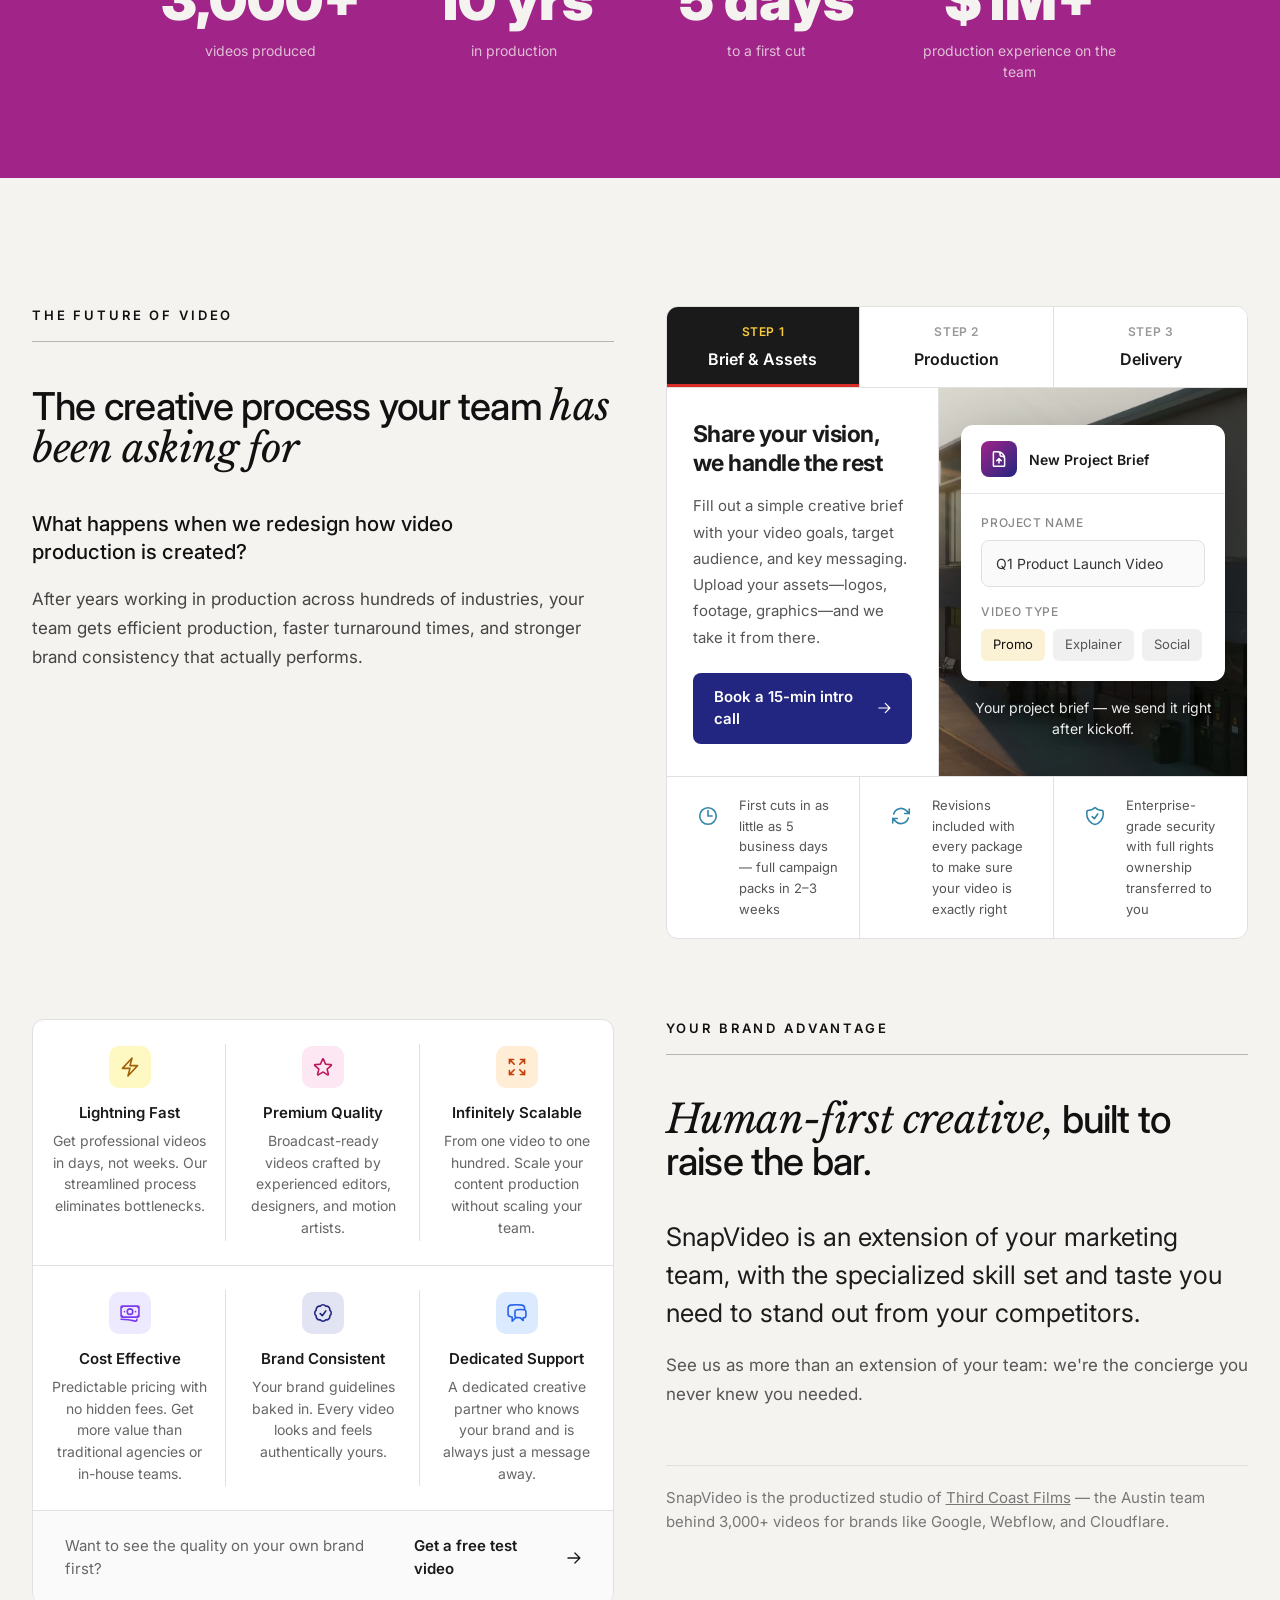
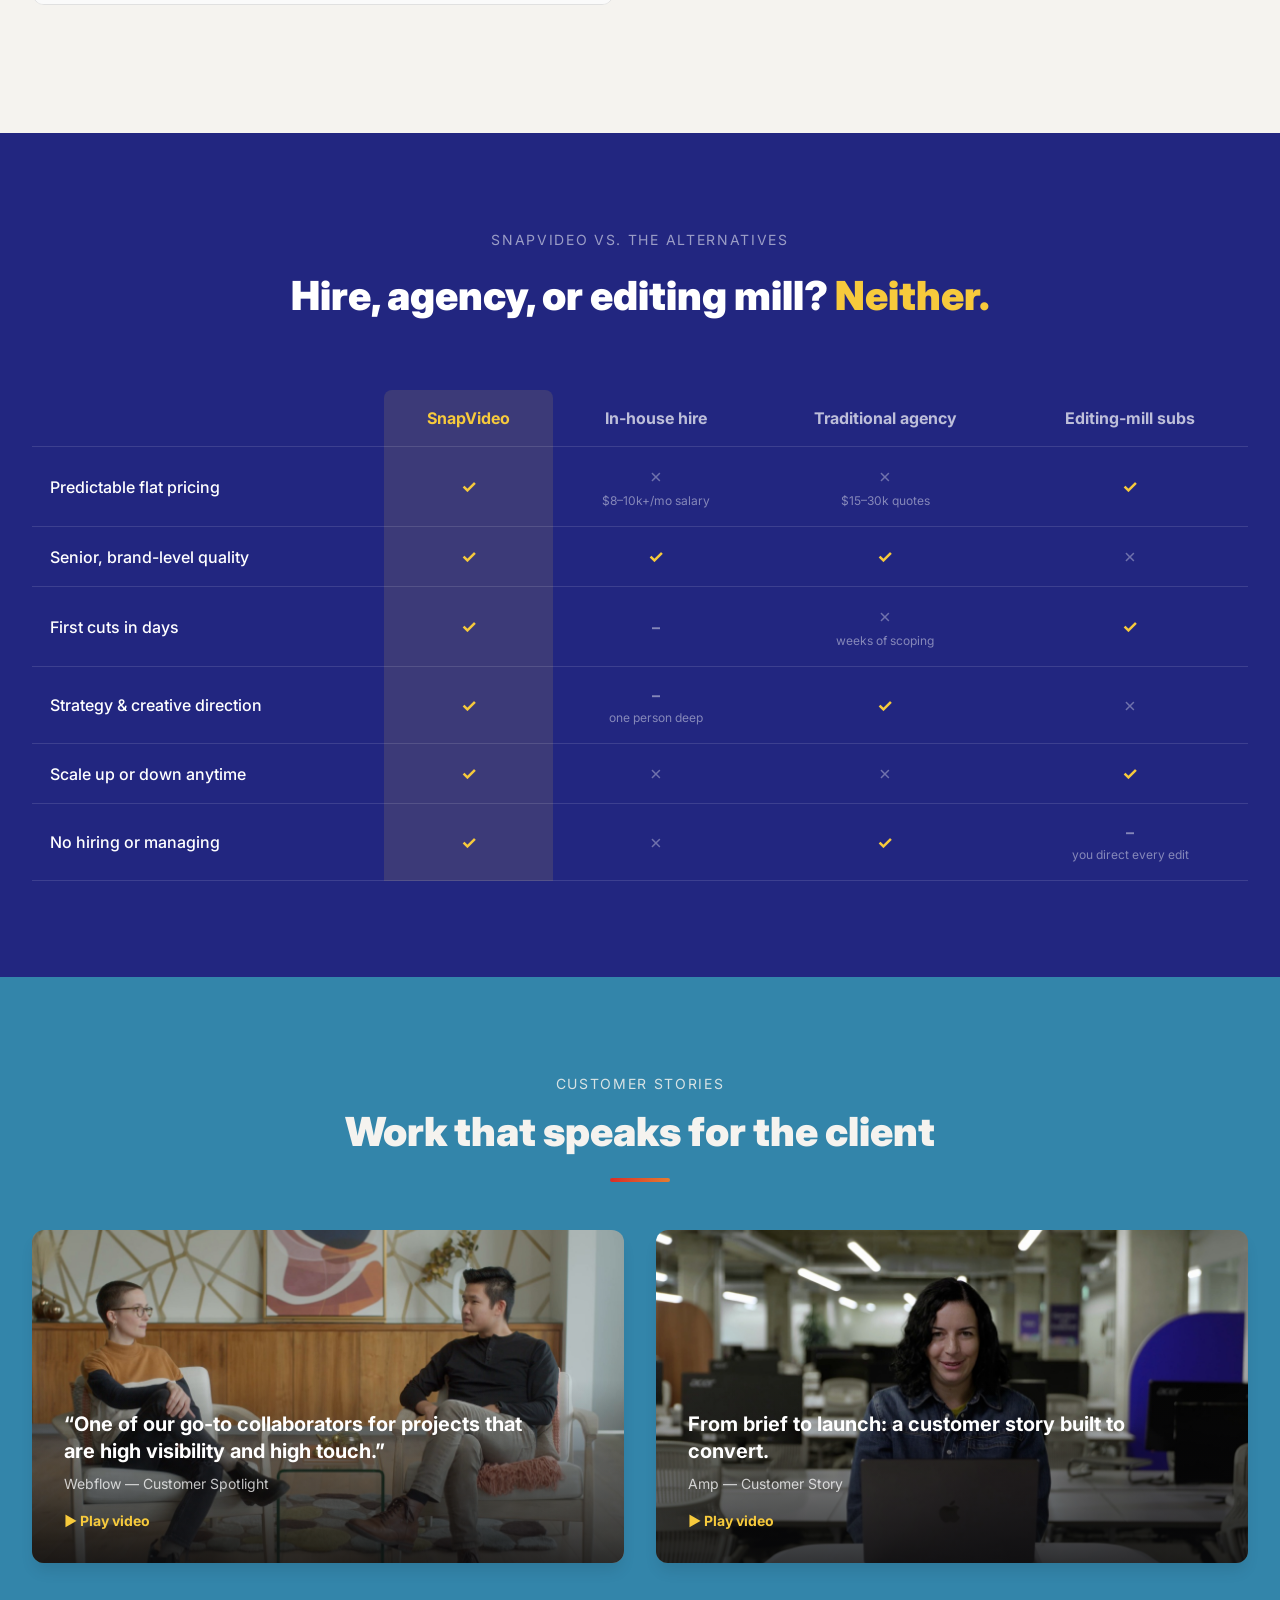
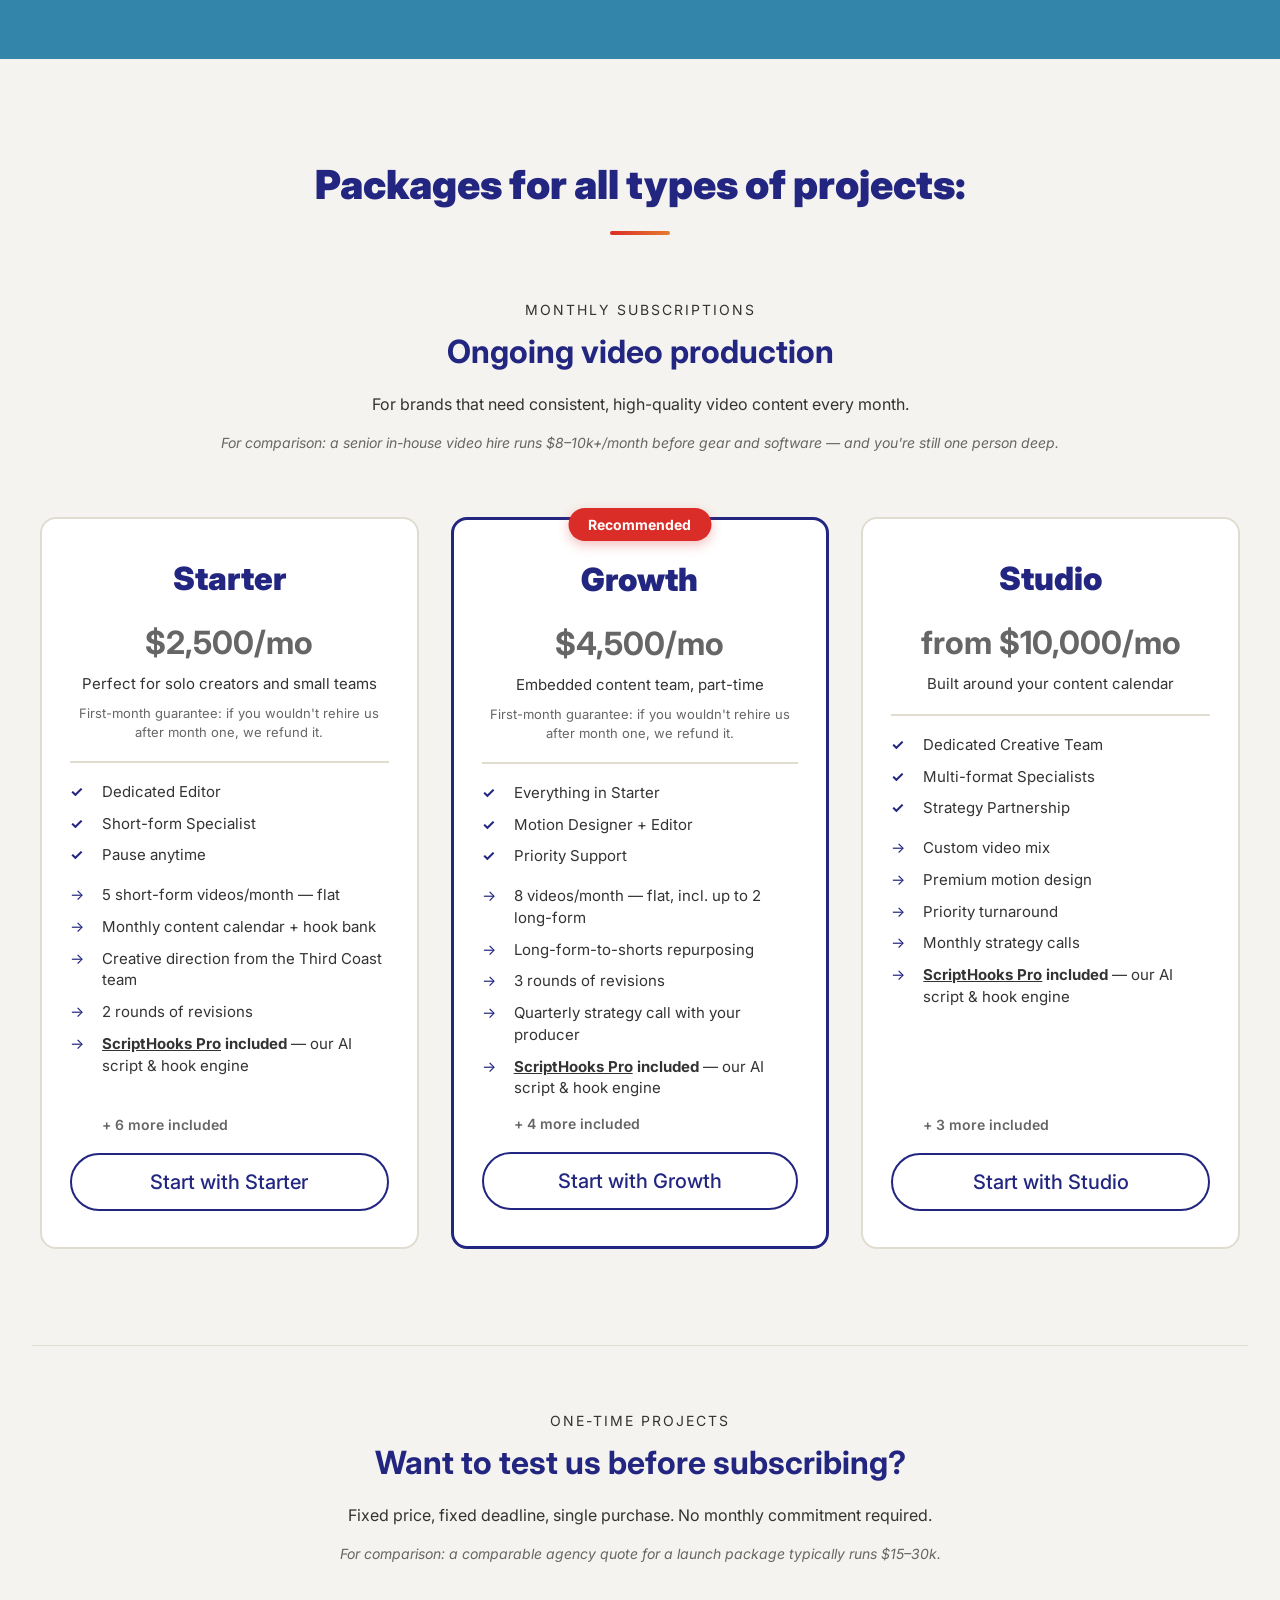
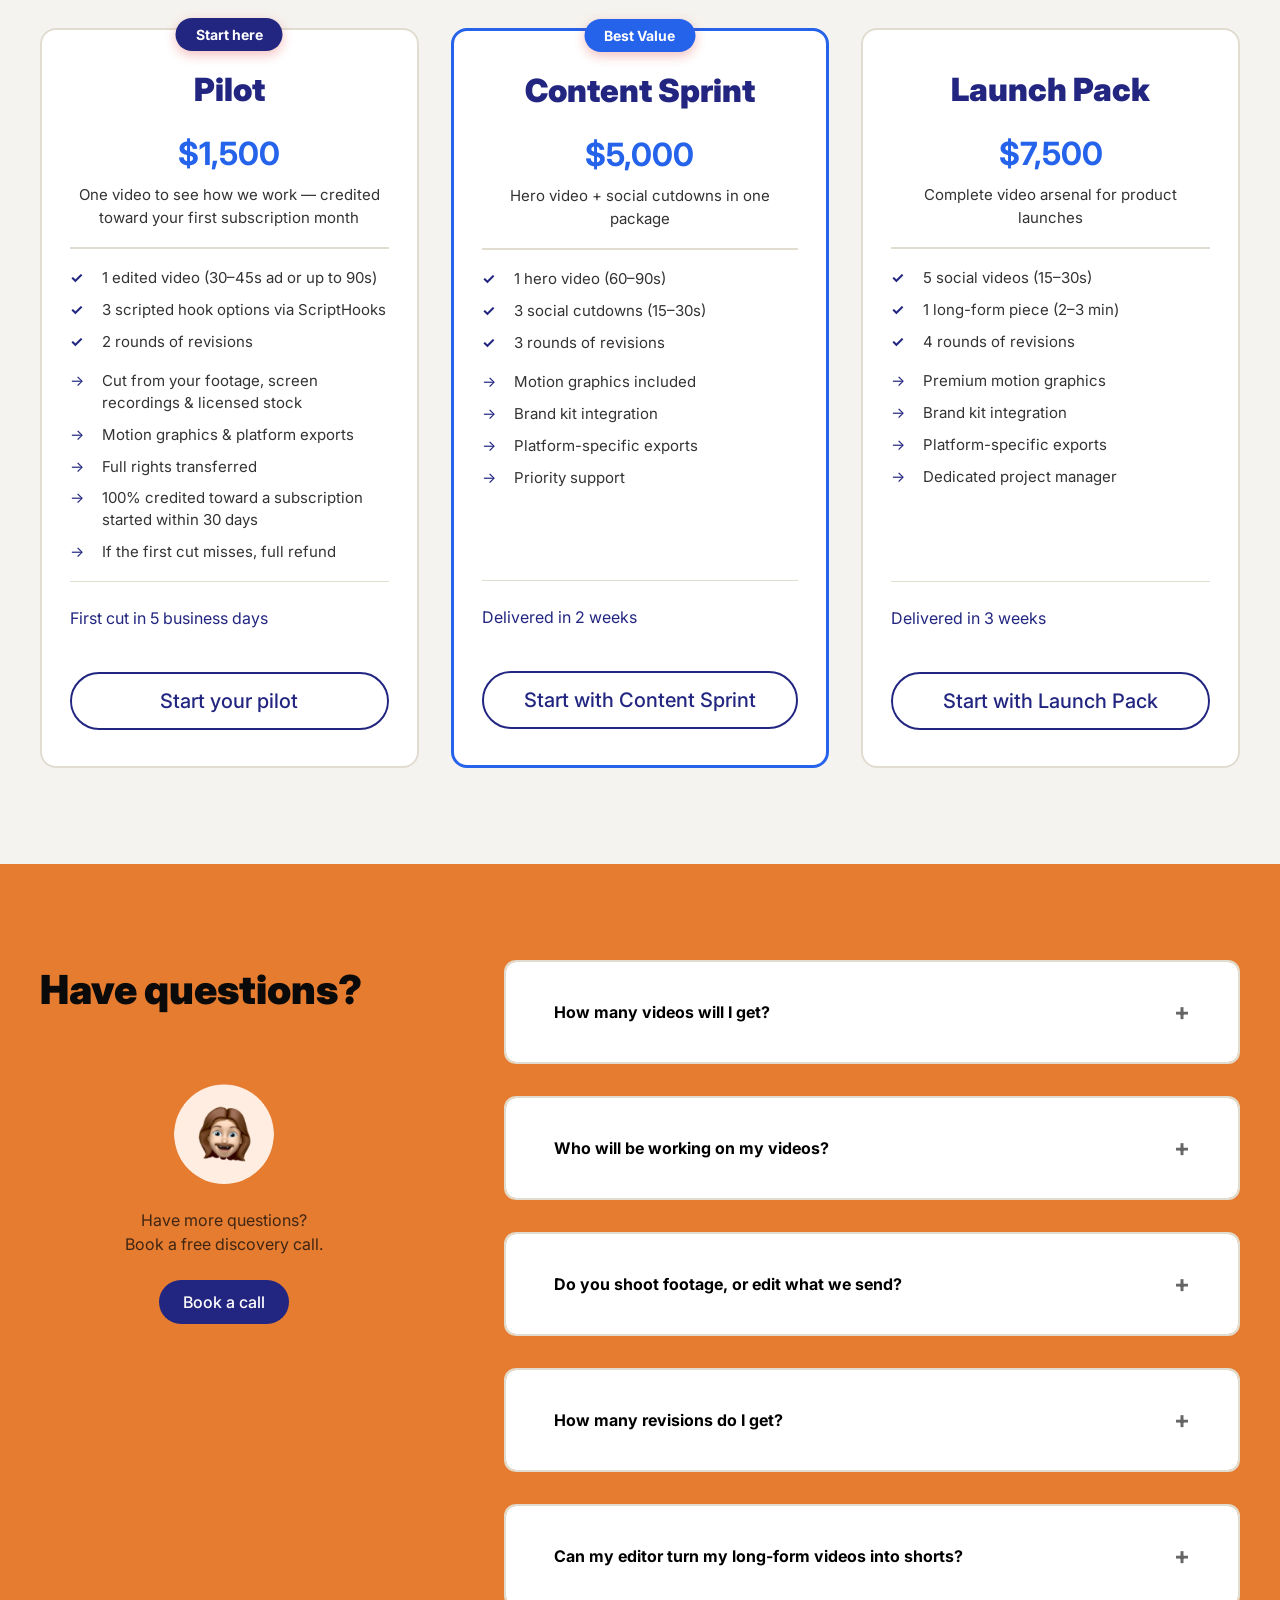
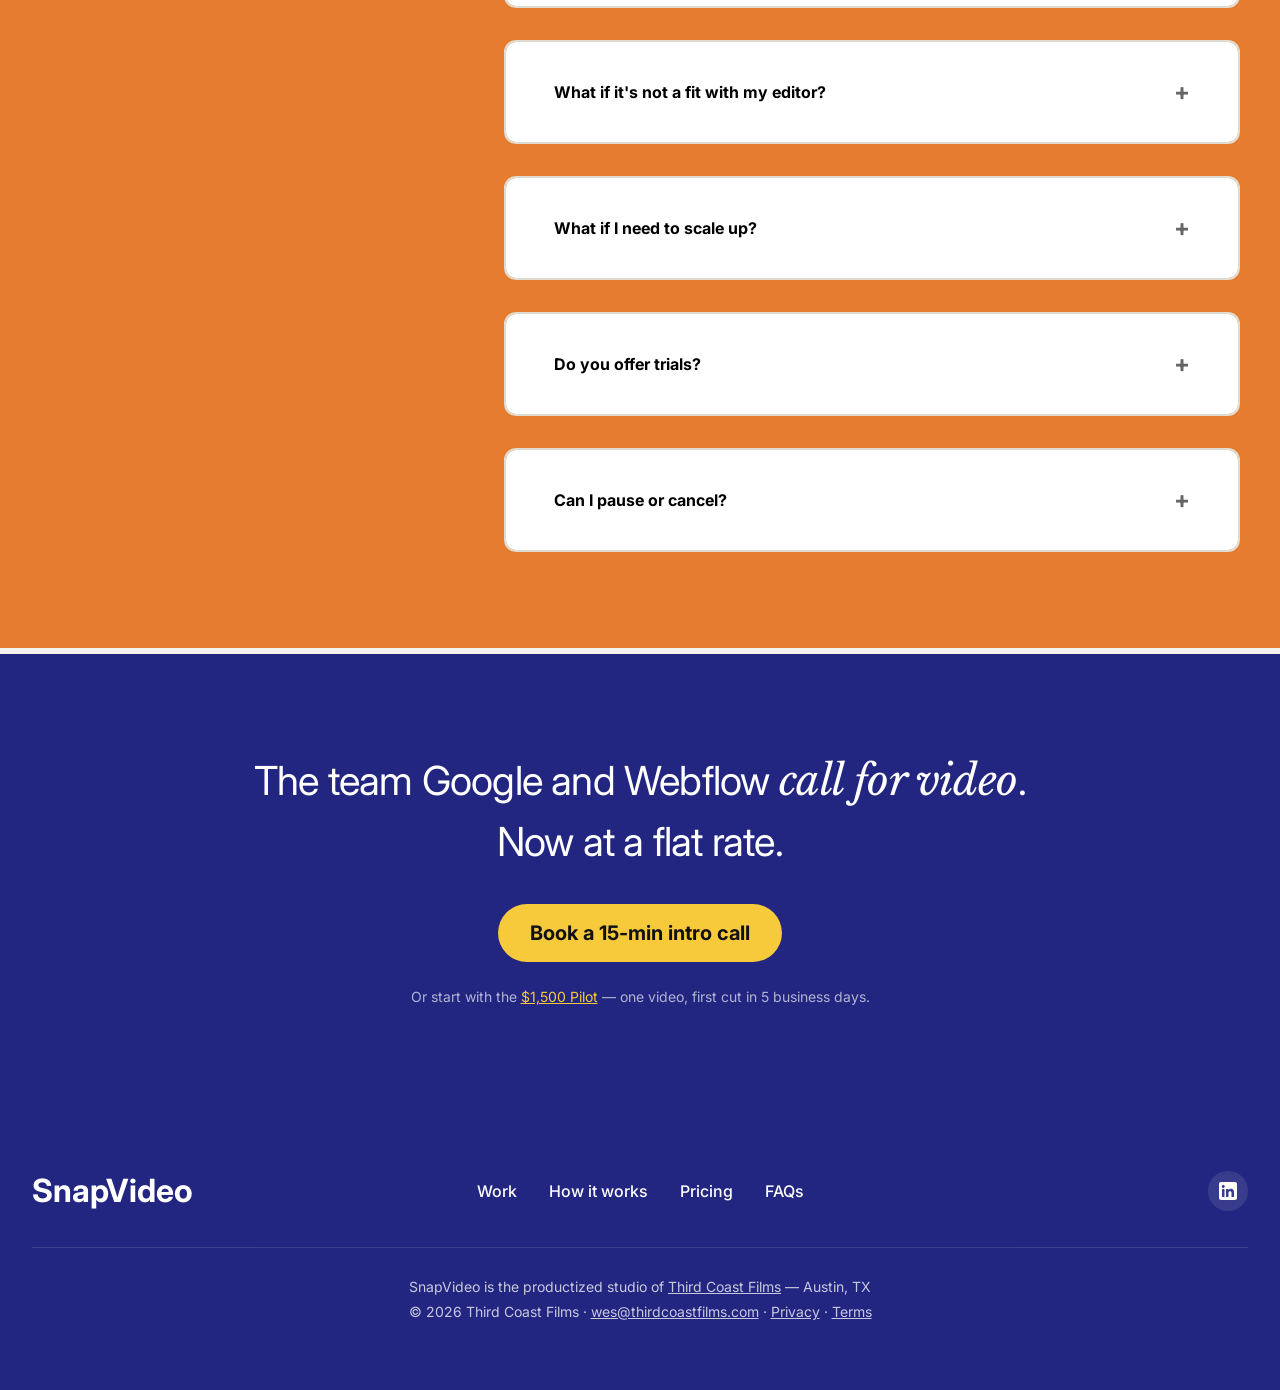
==== commit ec6fa202: "Add Introducing ScriptHooks tile (camera-on-gold frame) to hero mosaic Co-Authored-By: Claude Fable " ====
--- a/index.html
+++ b/index.html
@@ -93,10 +93,12 @@
           </div>
           <div class="mosaic-col mosaic-col-down">
             <div class="mosaic-track">
+              <figure class="mosaic-tile tile-h" data-wistia="22vugf3efn" data-aspect="horizontal"><img src="images/posters/bold/scripthooks.jpg" alt="Introducing ScriptHooks" loading="eager"></figure>
               <figure class="mosaic-tile tile-v" data-wistia="u2gprnw8yn" data-aspect="horizontal"><img src="images/posters/bold/storefront.jpg" alt="Harps storefront at golden hour" loading="eager"></figure>
               <figure class="mosaic-tile tile-h" data-wistia="uh50zetyph" data-aspect="horizontal"><img src="images/posters/bold/interview.jpg" alt="Webflow interview" loading="eager"></figure>
               <figure class="mosaic-tile tile-h" data-wistia="u2gprnw8yn" data-aspect="horizontal"><img src="images/posters/bold/aisle.jpg" alt="Harps grocery aisle" loading="eager"></figure>
               <figure class="mosaic-tile tile-h" data-wistia="uh50zetyph" data-aspect="horizontal"><img src="images/posters/bold/drone.jpg" alt="Chipotle drone shot" loading="eager"></figure>
+              <figure class="mosaic-tile tile-h" aria-hidden="true" data-wistia="22vugf3efn" data-aspect="horizontal"><img src="images/posters/bold/scripthooks.jpg" alt="" loading="lazy"></figure>
               <figure class="mosaic-tile tile-v" aria-hidden="true" data-wistia="u2gprnw8yn" data-aspect="horizontal"><img src="images/posters/bold/storefront.jpg" alt="" loading="lazy"></figure>
               <figure class="mosaic-tile tile-h" aria-hidden="true" data-wistia="uh50zetyph" data-aspect="horizontal"><img src="images/posters/bold/interview.jpg" alt="" loading="lazy"></figure>
               <figure class="mosaic-tile tile-h" aria-hidden="true" data-wistia="u2gprnw8yn" data-aspect="horizontal"><img src="images/posters/bold/aisle.jpg" alt="" loading="lazy"></figure>
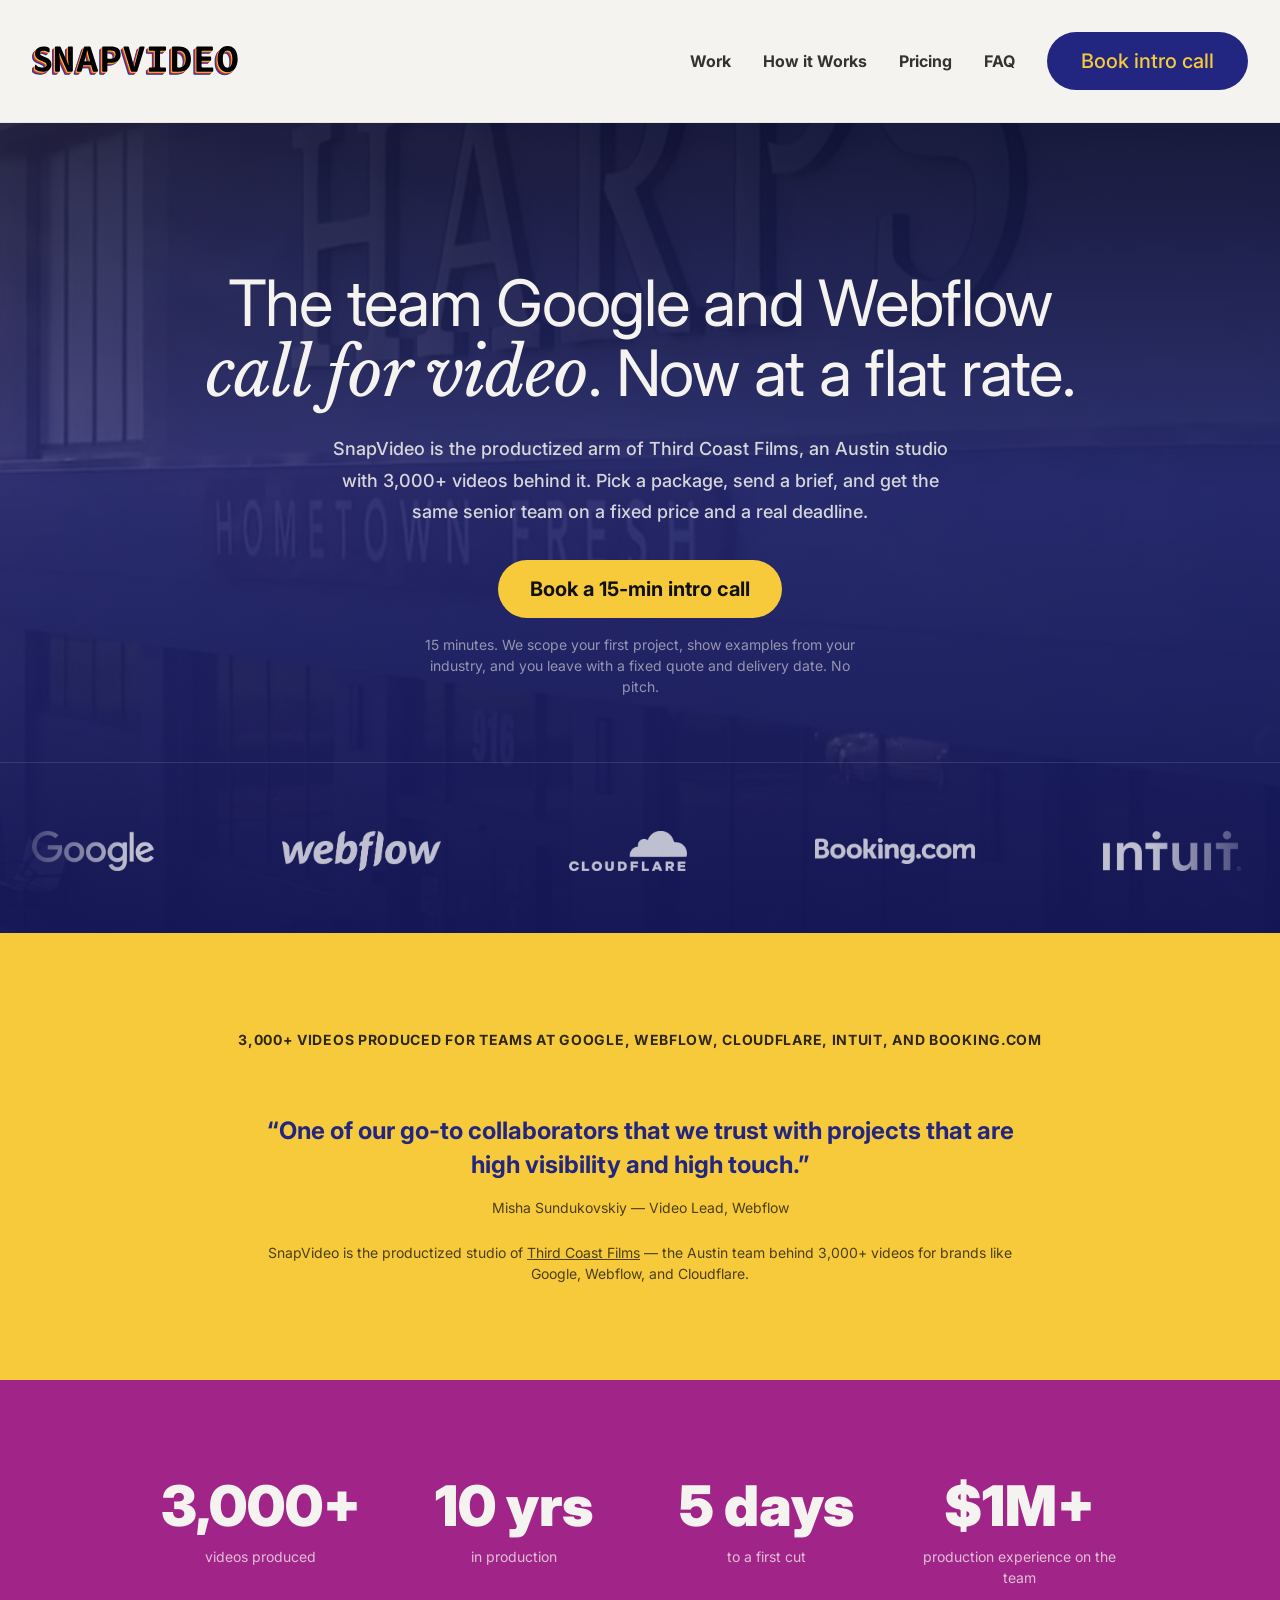
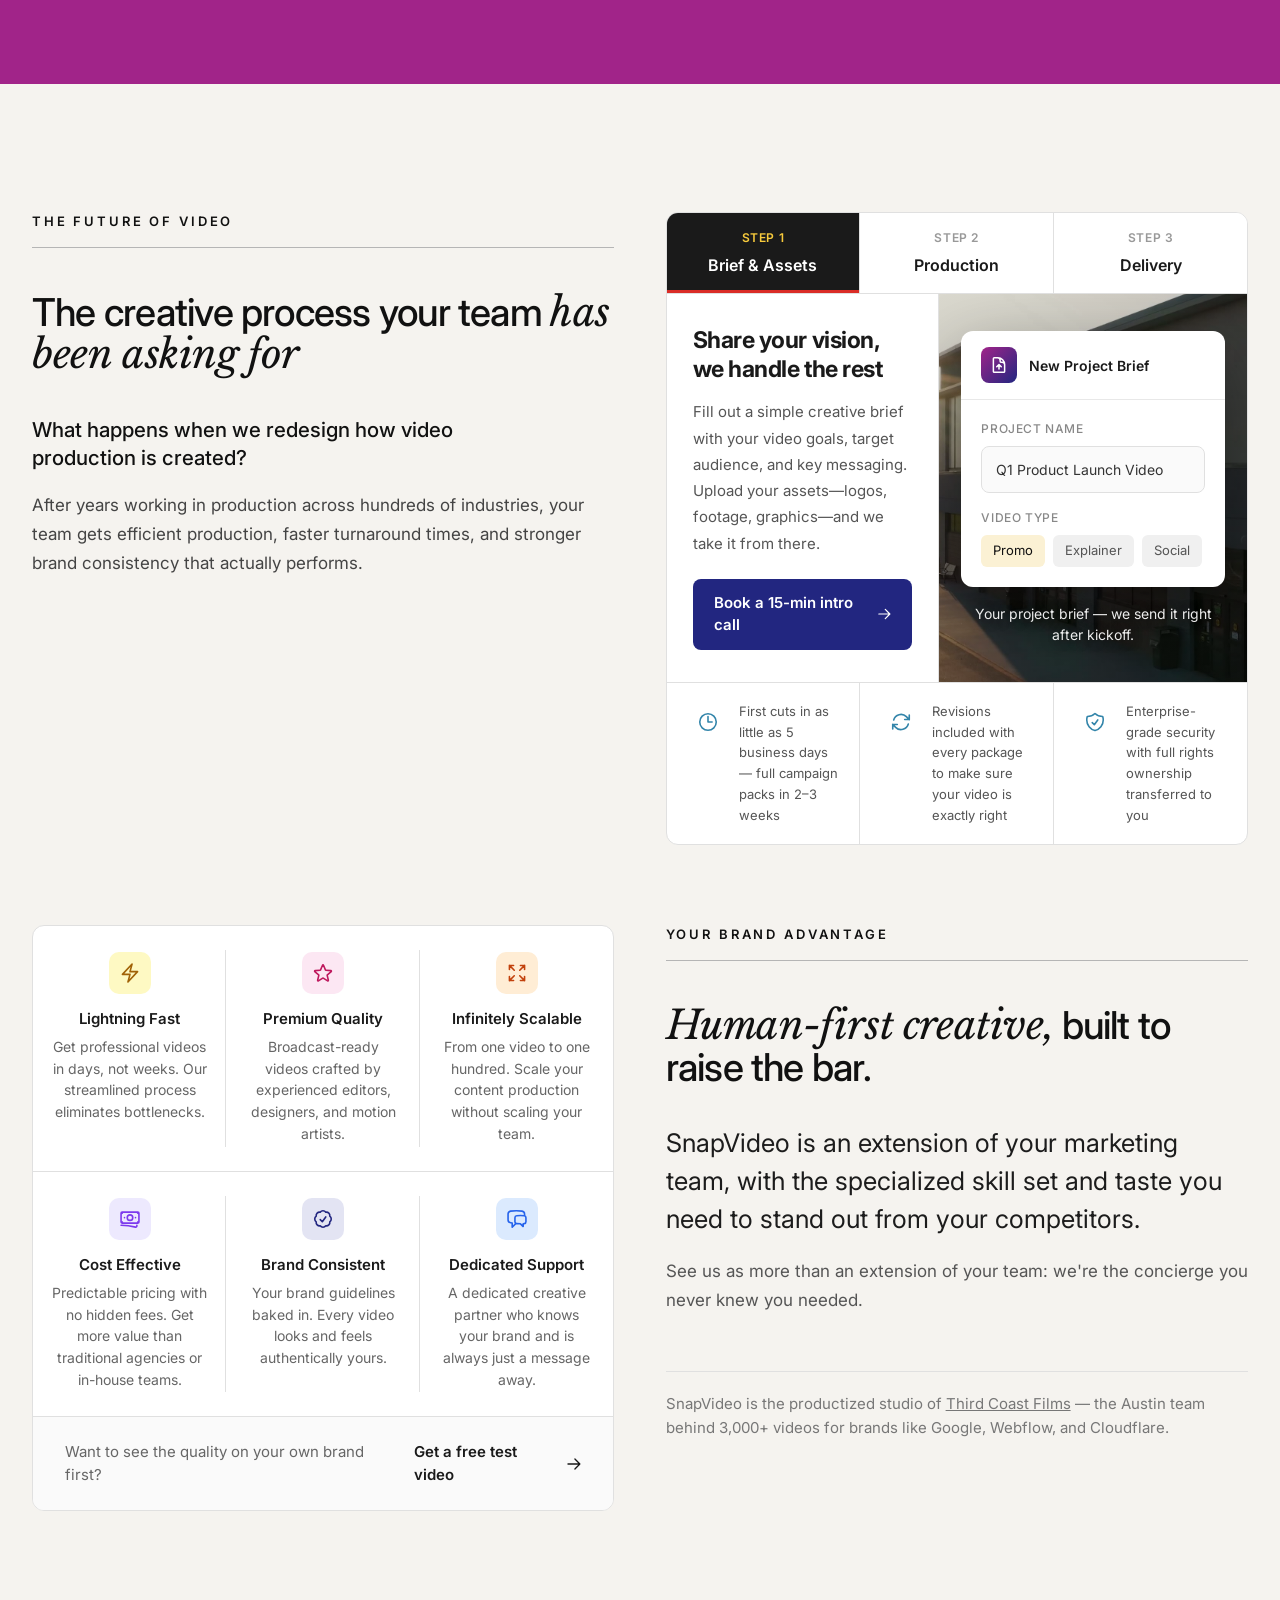
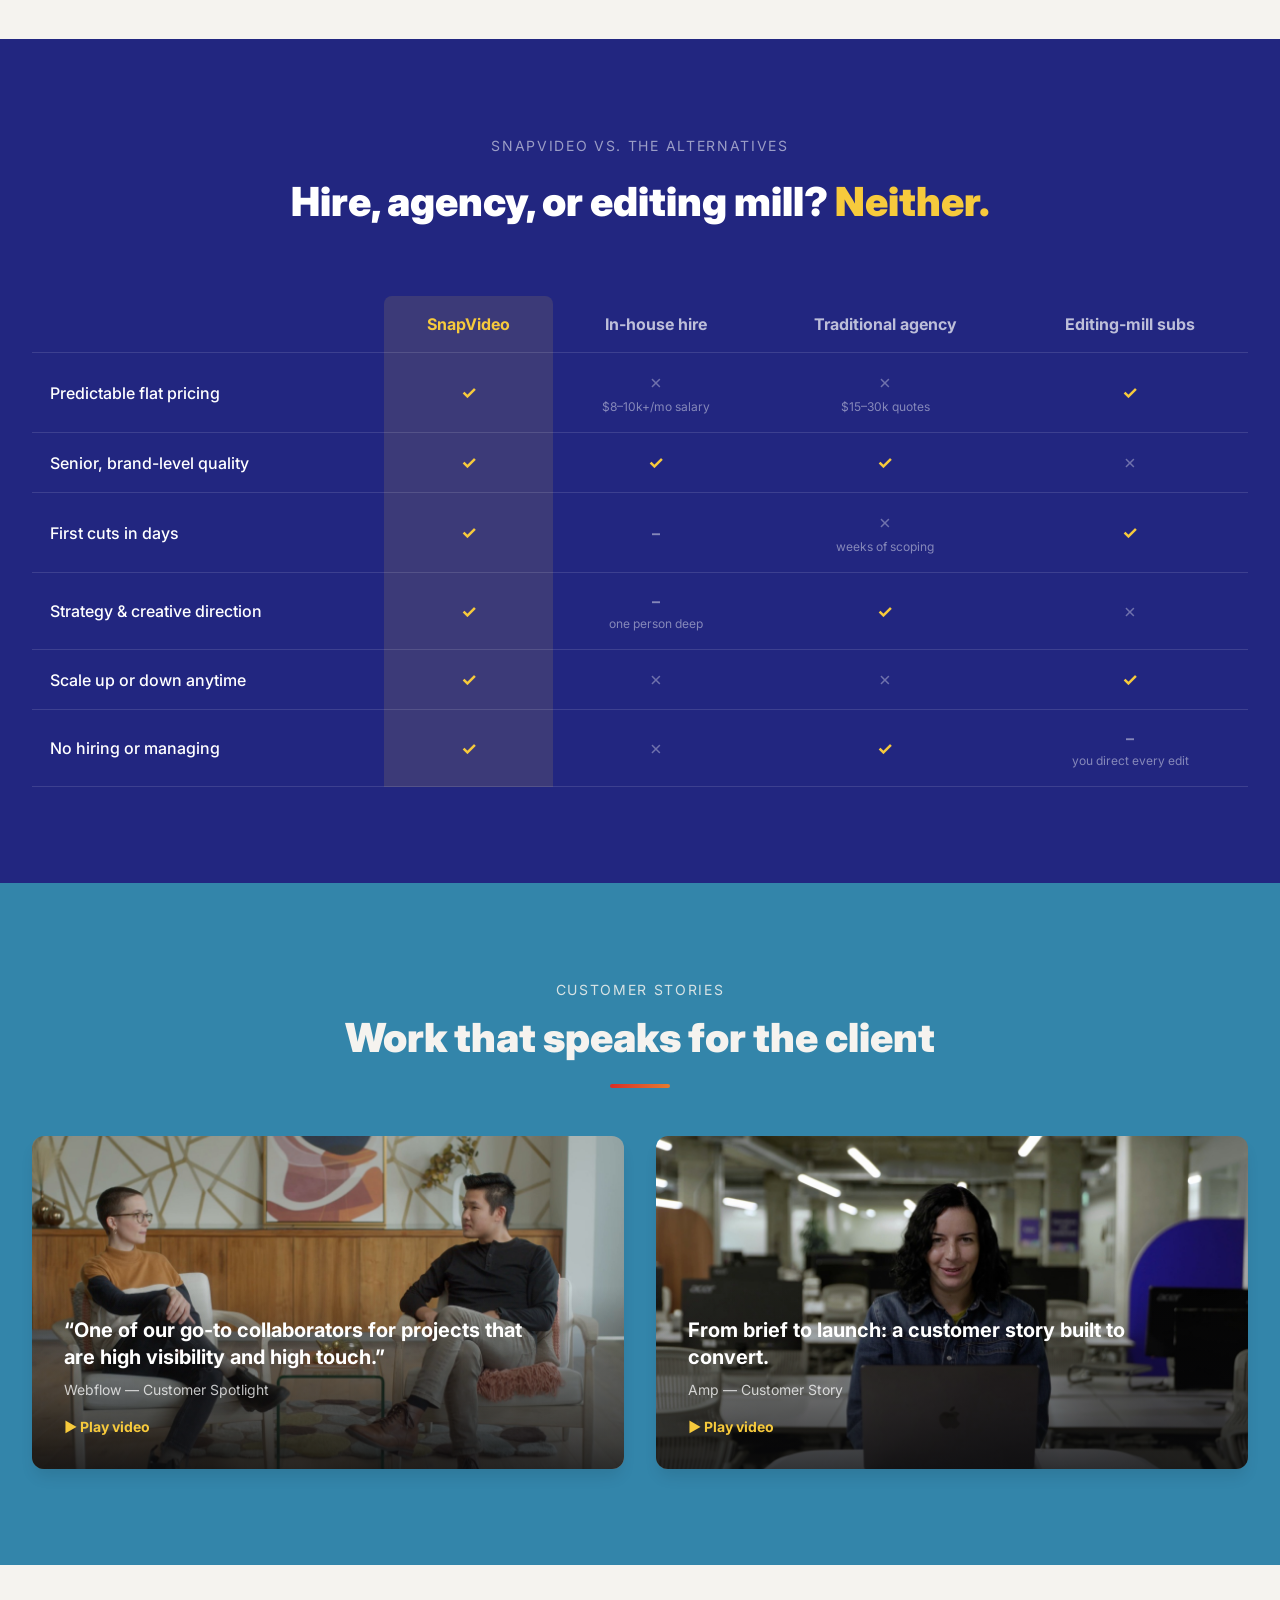
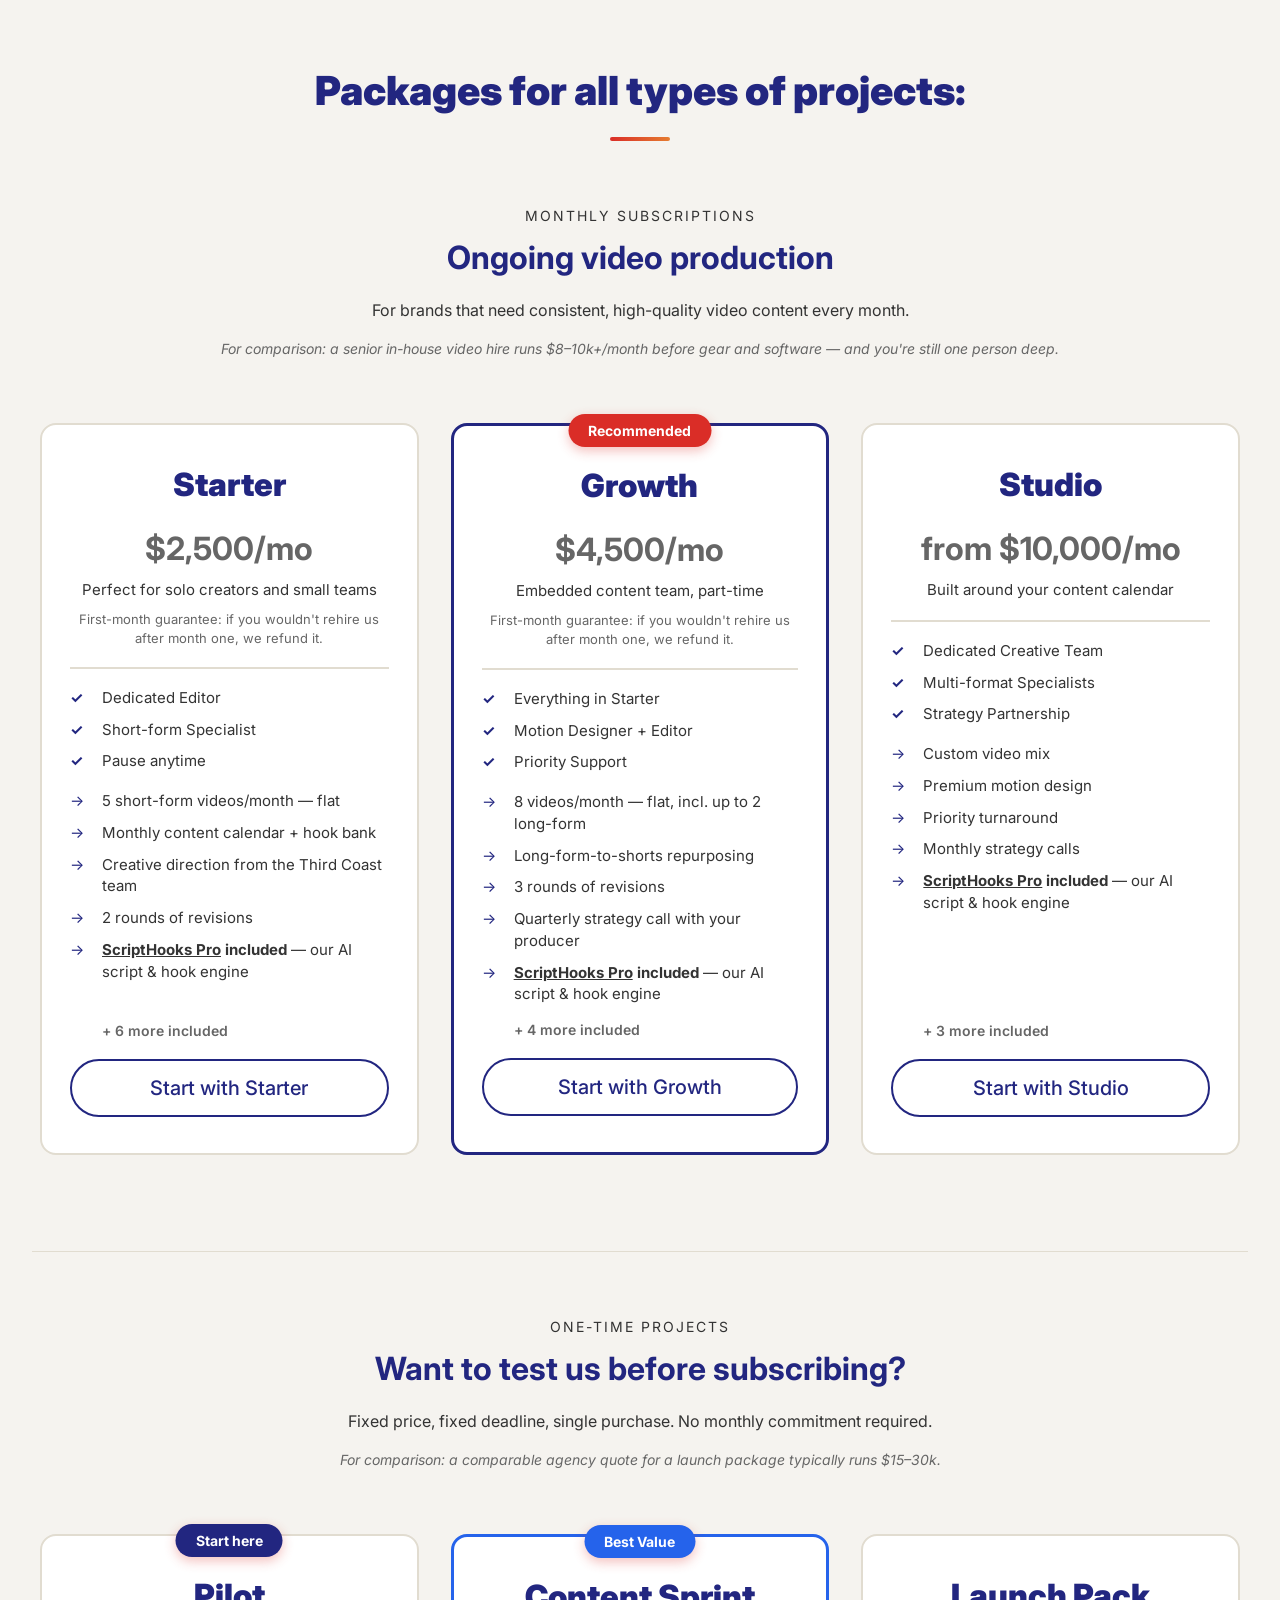
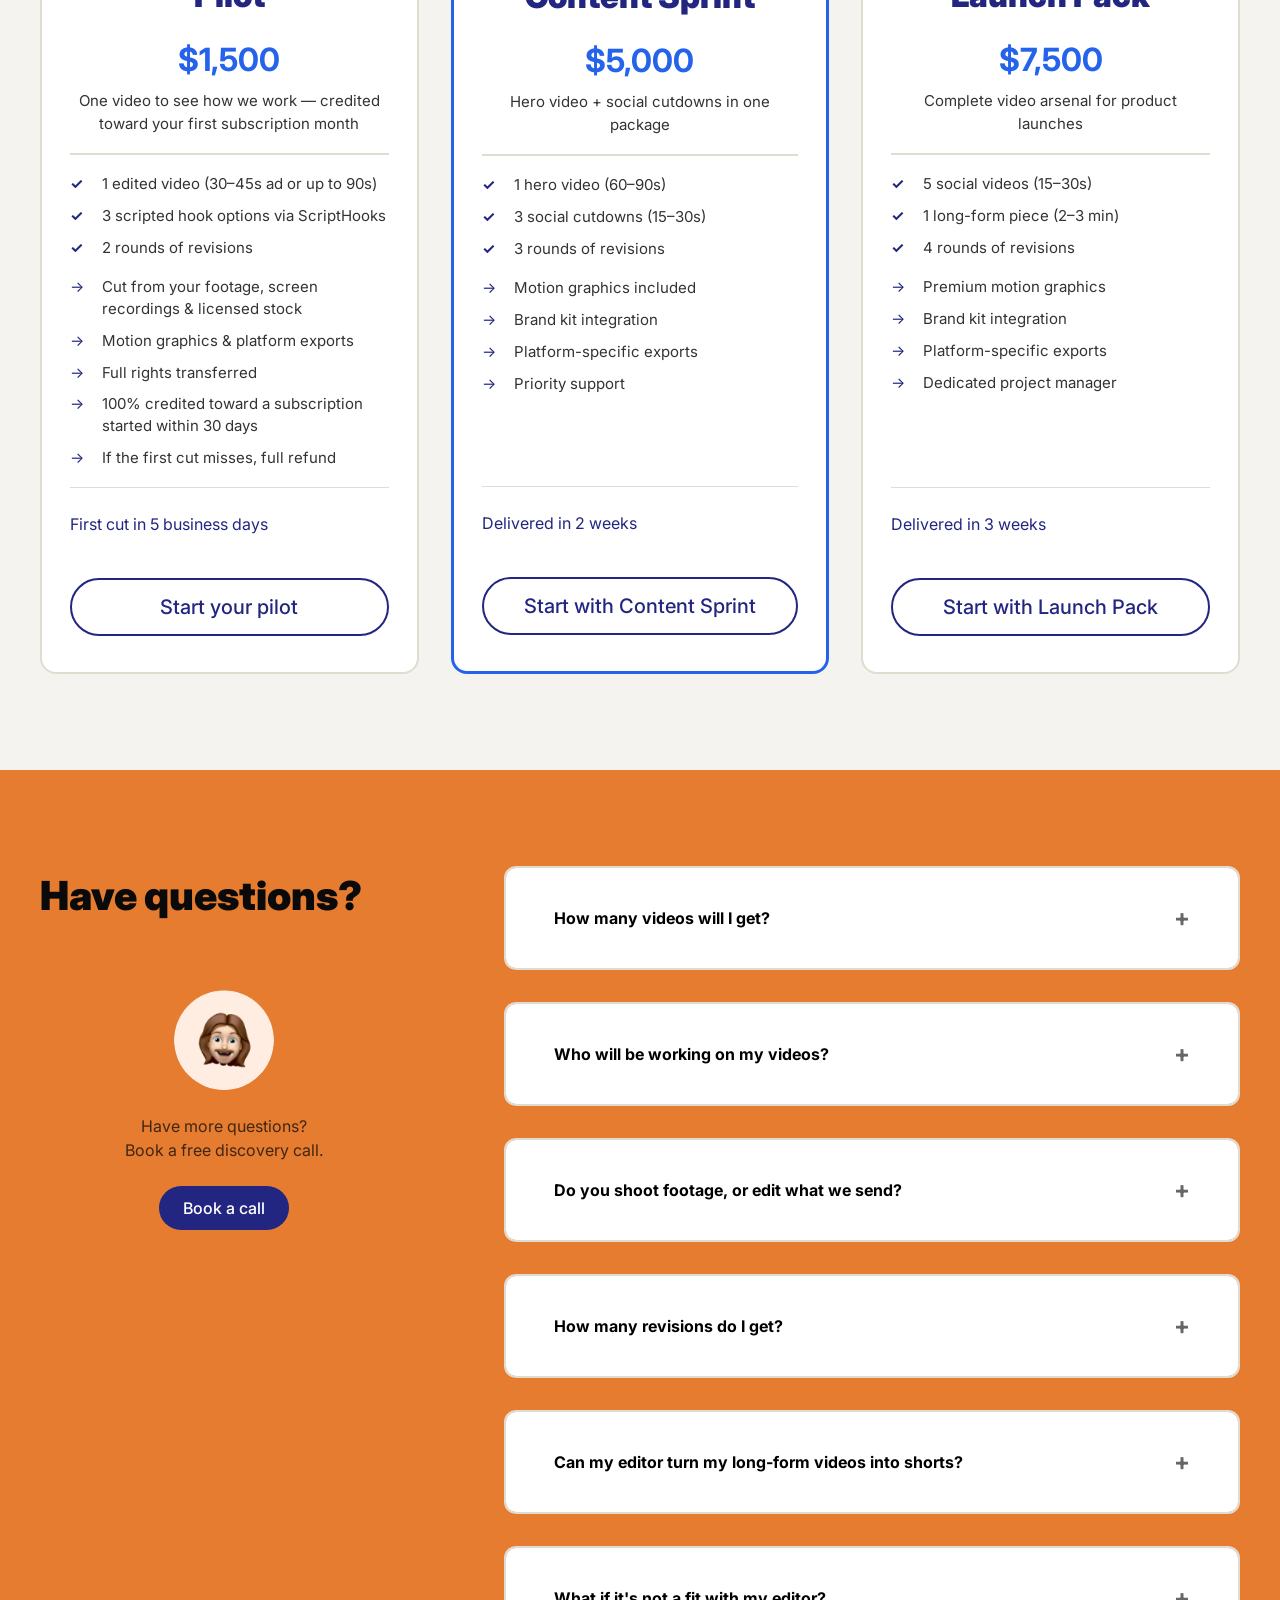
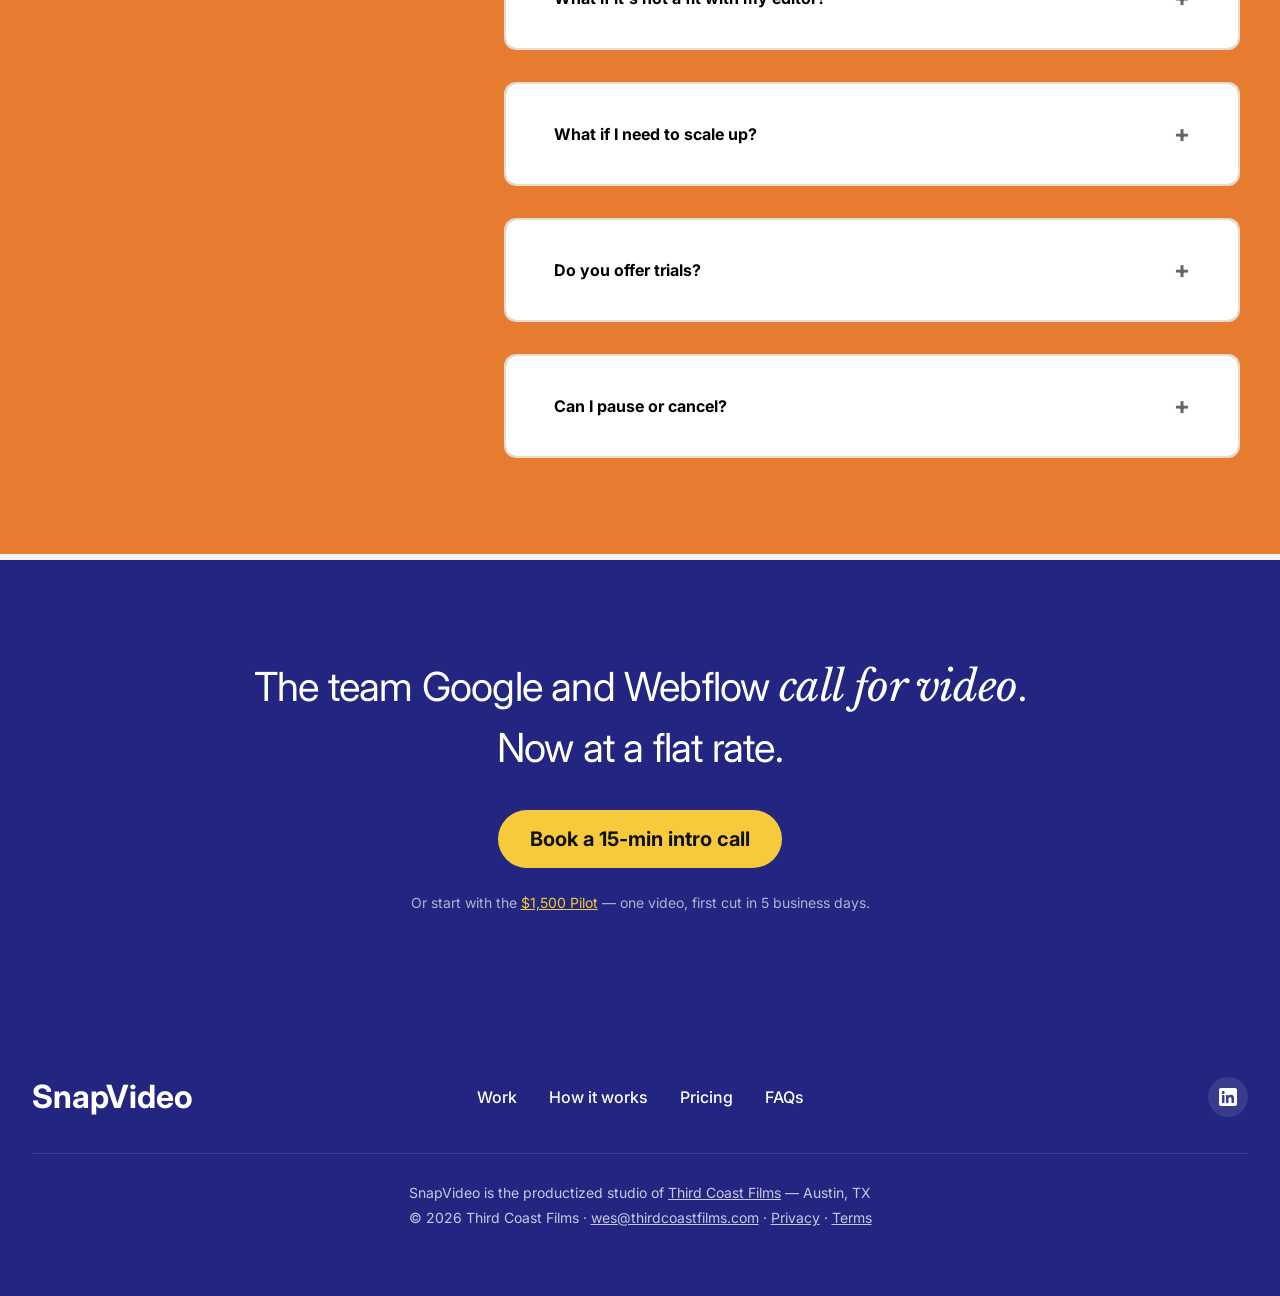
==== commit 75861e20: "Full-bleed video hero to the fold with white logo marquee; three-lane mosaic becomes /work header; h" ====
--- a/index.html
+++ b/index.html
@@ -67,65 +67,20 @@
     </div>
   </nav>
 
-  <!-- Hero Section -->
-  <section class="hero hero-split">
-    <div class="container">
-      <div class="hero-grid">
-        <div class="hero-copy">
-          <h1 class="hero-title">The team Google and Webflow <em>call for video</em>. Now at a flat rate.</h1>
-          <p class="hero-subtitle">SnapVideo is the productized arm of Third Coast Films, an Austin studio with 3,000+ videos behind it. Pick a package, send a brief, and get the same senior team on a fixed price and a real deadline.</p>
-          <a href="https://calendly.com/third-coast-films/wes-intro?utm_medium=site&utm_content=hero" class="btn btn-hero">Book a 15-min intro call</a>
-          <p class="hero-cta-note">15 minutes. We scope your first project, show examples from your industry, and you leave with a fixed quote and delivery date. No pitch.</p>
-        </div>
-
-        <div class="hero-mosaic">
-          <div class="mosaic-col">
-            <div class="mosaic-track">
-              <figure class="mosaic-tile tile-h" data-wistia="uh50zetyph" data-aspect="horizontal"><img src="images/posters/bold/eyes.jpg" alt="Webflow customer spotlight" loading="eager"></figure>
-              <figure class="mosaic-tile tile-v" data-wistia="40bmx93vp7" data-aspect="vertical"><img src="images/posters/cloudflare.jpg" alt="Cloudflare social video" loading="eager"></figure>
-              <figure class="mosaic-tile tile-h" data-wistia="u2gprnw8yn" data-aspect="horizontal"><img src="images/posters/bold/bakery.jpg" alt="Harps brand film" loading="eager"></figure>
-              <figure class="mosaic-tile tile-h" data-wistia="xc7o5ytvxt" data-aspect="horizontal"><img src="images/work/yana-amp.jpg" alt="Amp customer story" loading="eager"></figure>
-              <figure class="mosaic-tile tile-h" aria-hidden="true" data-wistia="uh50zetyph" data-aspect="horizontal"><img src="images/posters/bold/eyes.jpg" alt="" loading="lazy"></figure>
-              <figure class="mosaic-tile tile-v" aria-hidden="true" data-wistia="40bmx93vp7" data-aspect="vertical"><img src="images/posters/cloudflare.jpg" alt="" loading="lazy"></figure>
-              <figure class="mosaic-tile tile-h" aria-hidden="true" data-wistia="u2gprnw8yn" data-aspect="horizontal"><img src="images/posters/bold/bakery.jpg" alt="" loading="lazy"></figure>
-              <figure class="mosaic-tile tile-h" aria-hidden="true" data-wistia="xc7o5ytvxt" data-aspect="horizontal"><img src="images/work/yana-amp.jpg" alt="" loading="lazy"></figure>
-            </div>
-          </div>
-          <div class="mosaic-col mosaic-col-down">
-            <div class="mosaic-track">
-              <figure class="mosaic-tile tile-h" data-wistia="22vugf3efn" data-aspect="horizontal"><img src="images/posters/bold/scripthooks.jpg" alt="Introducing ScriptHooks" loading="eager"></figure>
-              <figure class="mosaic-tile tile-v" data-wistia="u2gprnw8yn" data-aspect="horizontal"><img src="images/posters/bold/storefront.jpg" alt="Harps storefront at golden hour" loading="eager"></figure>
-              <figure class="mosaic-tile tile-h" data-wistia="uh50zetyph" data-aspect="horizontal"><img src="images/posters/bold/interview.jpg" alt="Webflow interview" loading="eager"></figure>
-              <figure class="mosaic-tile tile-h" data-wistia="u2gprnw8yn" data-aspect="horizontal"><img src="images/posters/bold/aisle.jpg" alt="Harps grocery aisle" loading="eager"></figure>
-              <figure class="mosaic-tile tile-h" data-wistia="uh50zetyph" data-aspect="horizontal"><img src="images/posters/bold/drone.jpg" alt="Chipotle drone shot" loading="eager"></figure>
-              <figure class="mosaic-tile tile-h" aria-hidden="true" data-wistia="22vugf3efn" data-aspect="horizontal"><img src="images/posters/bold/scripthooks.jpg" alt="" loading="lazy"></figure>
-              <figure class="mosaic-tile tile-v" aria-hidden="true" data-wistia="u2gprnw8yn" data-aspect="horizontal"><img src="images/posters/bold/storefront.jpg" alt="" loading="lazy"></figure>
-              <figure class="mosaic-tile tile-h" aria-hidden="true" data-wistia="uh50zetyph" data-aspect="horizontal"><img src="images/posters/bold/interview.jpg" alt="" loading="lazy"></figure>
-              <figure class="mosaic-tile tile-h" aria-hidden="true" data-wistia="u2gprnw8yn" data-aspect="horizontal"><img src="images/posters/bold/aisle.jpg" alt="" loading="lazy"></figure>
-              <figure class="mosaic-tile tile-h" aria-hidden="true" data-wistia="uh50zetyph" data-aspect="horizontal"><img src="images/posters/bold/drone.jpg" alt="" loading="lazy"></figure>
-            </div>
-          </div>
-          <div class="mosaic-col">
-            <div class="mosaic-track">
-              <figure class="mosaic-tile tile-v" data-wistia="xewwy4f3vw" data-aspect="vertical"><img src="images/posters/bold/construction.jpg" alt="DroneDeploy construction site" loading="eager"></figure>
-              <figure class="mosaic-tile tile-h" data-wistia="jedukj2aw4" data-aspect="horizontal"><img src="images/work/amp-replit.jpg" alt="Amp product video" loading="eager"></figure>
-              <figure class="mosaic-tile tile-h" data-wistia="u2gprnw8yn" data-aspect="horizontal"><img src="images/posters/bold/produce.jpg" alt="Harps produce section" loading="eager"></figure>
-              <figure class="mosaic-tile tile-h" data-wistia="u2gprnw8yn" data-aspect="horizontal"><img src="images/posters/bold/checkout.jpg" alt="Harps checkout" loading="eager"></figure>
-              <figure class="mosaic-tile tile-v" aria-hidden="true" data-wistia="xewwy4f3vw" data-aspect="vertical"><img src="images/posters/bold/construction.jpg" alt="" loading="lazy"></figure>
-              <figure class="mosaic-tile tile-h" aria-hidden="true" data-wistia="jedukj2aw4" data-aspect="horizontal"><img src="images/work/amp-replit.jpg" alt="" loading="lazy"></figure>
-              <figure class="mosaic-tile tile-h" aria-hidden="true" data-wistia="u2gprnw8yn" data-aspect="horizontal"><img src="images/posters/bold/produce.jpg" alt="" loading="lazy"></figure>
-              <figure class="mosaic-tile tile-h" aria-hidden="true" data-wistia="u2gprnw8yn" data-aspect="horizontal"><img src="images/posters/bold/checkout.jpg" alt="" loading="lazy"></figure>
-            </div>
-          </div>
-        </div>
-      </div>
-    </div>
-  </section>
-
-  <!-- Client Logos -->
-  <section class="clients">
-    <div class="container">
-      <h4 class="clients-heading">3,000+ VIDEOS PRODUCED FOR TEAMS AT GOOGLE, WEBFLOW, CLOUDFLARE, INTUIT, AND BOOKING.COM</h4>
+  <!-- Hero: full-bleed reel behind the copy, logo marquee at the fold -->
+  <section class="hero hero-video">
+    <!-- Swap videos/work-hero.mp4 for a branded montage export anytime -->
+    <video class="hero-bg" autoplay muted loop playsinline preload="metadata" poster="images/posters/bold/storefront.jpg">
+      <source src="videos/work-hero.mp4" type="video/mp4">
+    </video>
+    <div class="hero-video-overlay"></div>
+    <div class="hero-video-content container">
+      <h1 class="hero-title">The team Google and Webflow <em>call for video</em>. Now at a flat rate.</h1>
+      <p class="hero-subtitle">SnapVideo is the productized arm of Third Coast Films, an Austin studio with 3,000+ videos behind it. Pick a package, send a brief, and get the same senior team on a fixed price and a real deadline.</p>
+      <a href="https://calendly.com/third-coast-films/wes-intro?utm_medium=site&utm_content=hero" class="btn btn-hero">Book a 15-min intro call</a>
+      <p class="hero-cta-note">15 minutes. We scope your first project, show examples from your industry, and you leave with a fixed quote and delivery date. No pitch.</p>
+    </div>
+    <div class="hero-logos">
       <div class="clients-wrapper">
         <div class="clients-scroll">
           <div class="clients-track">
@@ -167,6 +122,13 @@
           </div>
         </div>
       </div>
+    </div>
+  </section>
+
+  <!-- Client Logos -->
+  <section class="clients">
+    <div class="container">
+      <h4 class="clients-heading">3,000+ VIDEOS PRODUCED FOR TEAMS AT GOOGLE, WEBFLOW, CLOUDFLARE, INTUIT, AND BOOKING.COM</h4>
 
       <figure class="testimonial-band">
         <blockquote>&ldquo;One of our go-to collaborators that we trust with projects that are high visibility and high touch.&rdquo;</blockquote>
--- a/css/components.css
+++ b/css/components.css
@@ -1941,3 +1941,125 @@
 .hero-split .hero-title em {
   white-space: nowrap;
 }
+
+/* ==========================================================================
+   Full-bleed video hero (reel behind the copy, logo marquee at the fold)
+   ========================================================================== */
+.hero-video {
+  position: relative;
+  display: flex;
+  flex-direction: column;
+  min-height: calc(100vh - 90px);
+  overflow: hidden;
+  background: var(--color-primary);
+  text-align: center;
+  padding: 0;
+}
+
+.hero-video .hero-bg {
+  position: absolute;
+  inset: 0;
+  width: 100%;
+  height: 100%;
+  object-fit: cover;
+  opacity: 0.38;
+}
+
+.hero-video-overlay {
+  position: absolute;
+  inset: 0;
+  background: linear-gradient(to bottom, rgba(8, 9, 30, 0.62) 0%, rgba(34, 38, 128, 0.28) 45%, rgba(20, 22, 84, 0.9) 100%);
+  pointer-events: none;
+}
+
+.hero-video-content {
+  position: relative;
+  z-index: 2;
+  display: flex;
+  flex-direction: column;
+  align-items: center;
+  margin: auto;
+  padding-top: 120px;
+  padding-bottom: 40px;
+}
+
+.hero-video .hero-title {
+  color: #F5F3EF;
+  font-family: var(--font-display);
+  font-weight: 400;
+  letter-spacing: -0.02em;
+  line-height: 1.08;
+  font-size: clamp(2.75rem, 5vw, 4.75rem);
+  max-width: 1000px;
+  margin-bottom: var(--space-md);
+}
+
+.hero-video .hero-title em {
+  font-family: var(--font-serif);
+  font-style: italic;
+  font-weight: 400;
+  font-size: 1.04em;
+  letter-spacing: -0.01em;
+  white-space: nowrap;
+}
+
+.hero-video .hero-subtitle {
+  color: rgba(245, 243, 239, 0.85);
+  font-size: var(--font-size-md);
+  max-width: 640px;
+  margin: 0 auto var(--space-lg);
+}
+
+.hero-video .hero-cta-note {
+  color: rgba(245, 243, 239, 0.55);
+  font-size: var(--font-size-sm);
+  max-width: 460px;
+  margin: var(--space-sm) auto 0;
+}
+
+/* White logo marquee pinned at the fold */
+.hero-logos {
+  position: relative;
+  z-index: 2;
+  padding: 36px 0 30px;
+  border-top: 1px solid rgba(245, 243, 239, 0.12);
+}
+
+.hero-logos .clients-track img {
+  filter: brightness(0) invert(1);
+  opacity: 0.72;
+}
+
+@media (max-width: 768px) {
+  .hero-video { min-height: calc(100svh - 72px); }
+  .hero-video-content { padding-top: 96px; }
+}
+
+/* /work header: the three-lane mosaic behind the page title */
+.work-hero-mosaic {
+  height: 72vh;
+}
+
+.work-hero-mosaic .hero-mosaic {
+  position: absolute;
+  inset: 0;
+  height: 100%;
+  display: grid;
+  grid-template-columns: 1fr 1fr 1fr;
+  gap: var(--space-md);
+  padding: 0 var(--space-md);
+  overflow: hidden;
+}
+
+.work-hero-mosaic::after {
+  content: '';
+  position: absolute;
+  inset: 0;
+  background: rgba(14, 16, 58, 0.5);
+  pointer-events: none;
+}
+
+.work-hero-mosaic .work-hero-overlay {
+  z-index: 2;
+  pointer-events: none;
+}
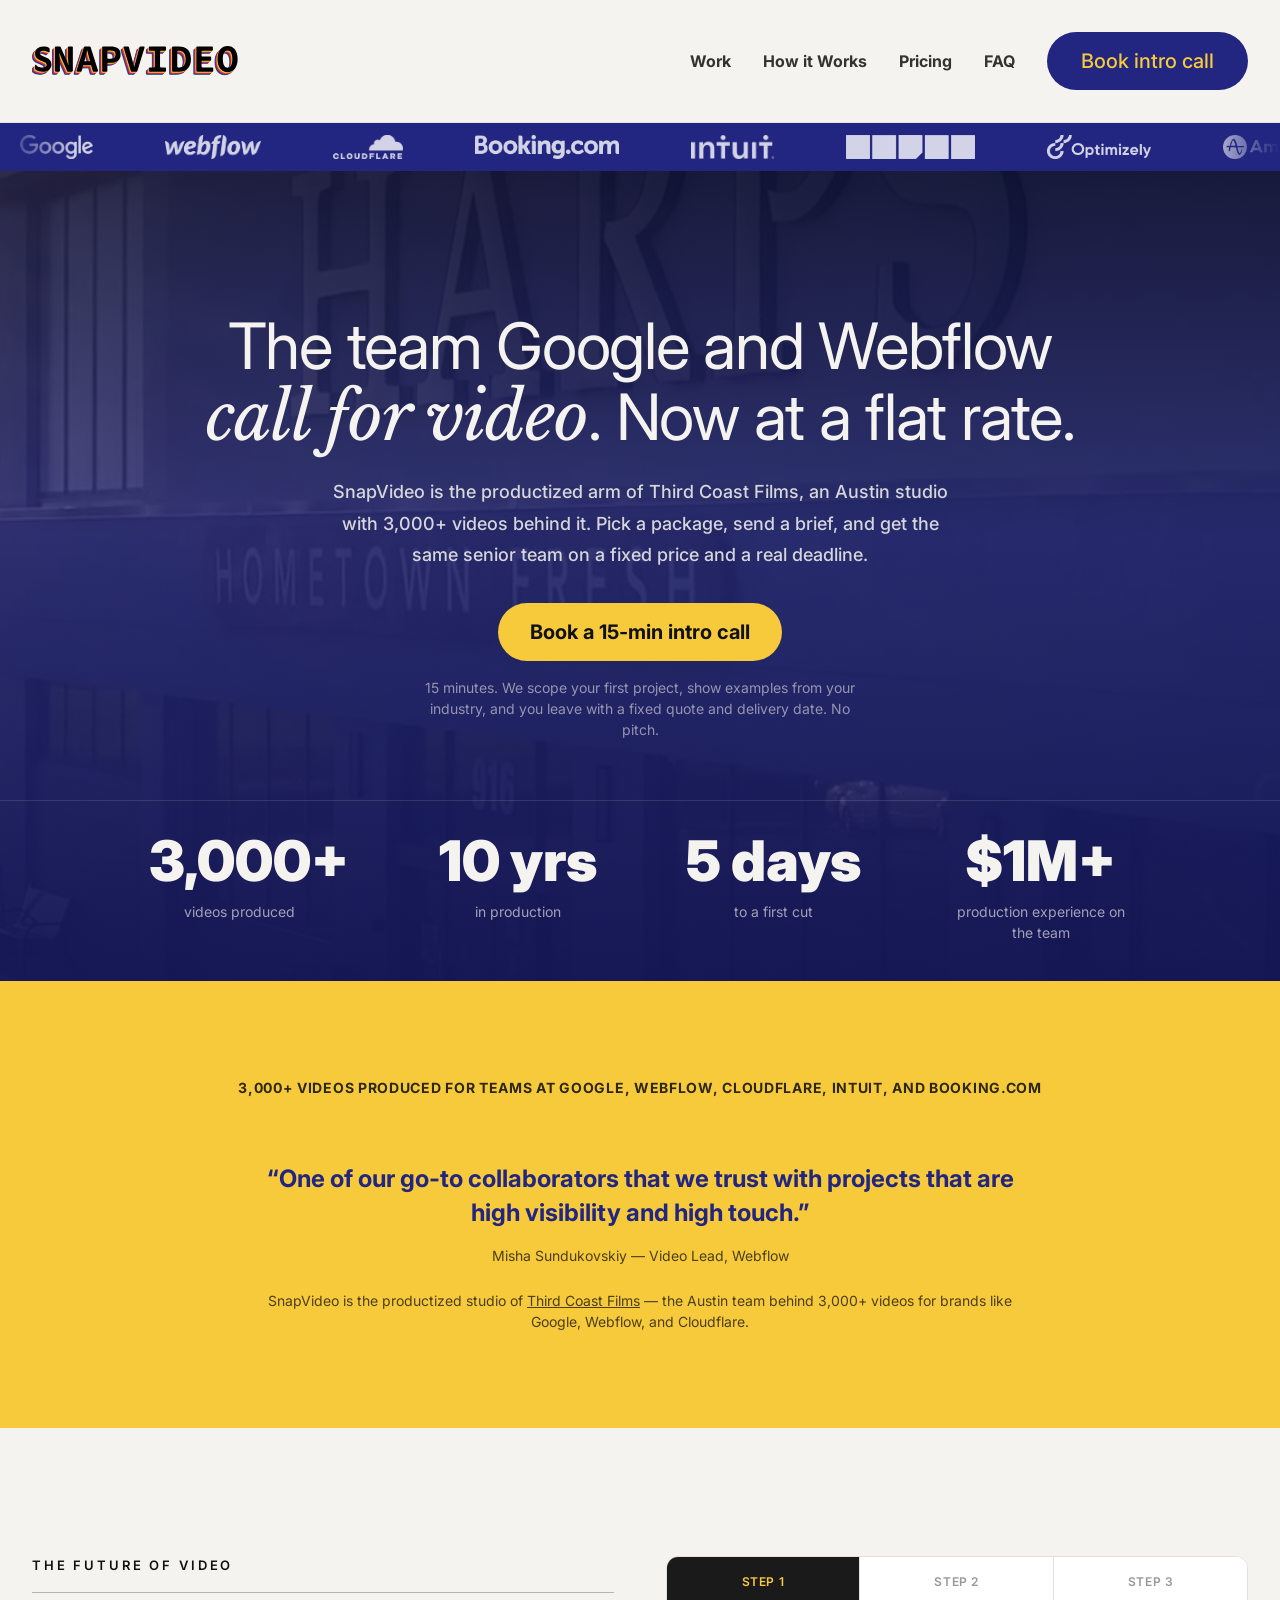
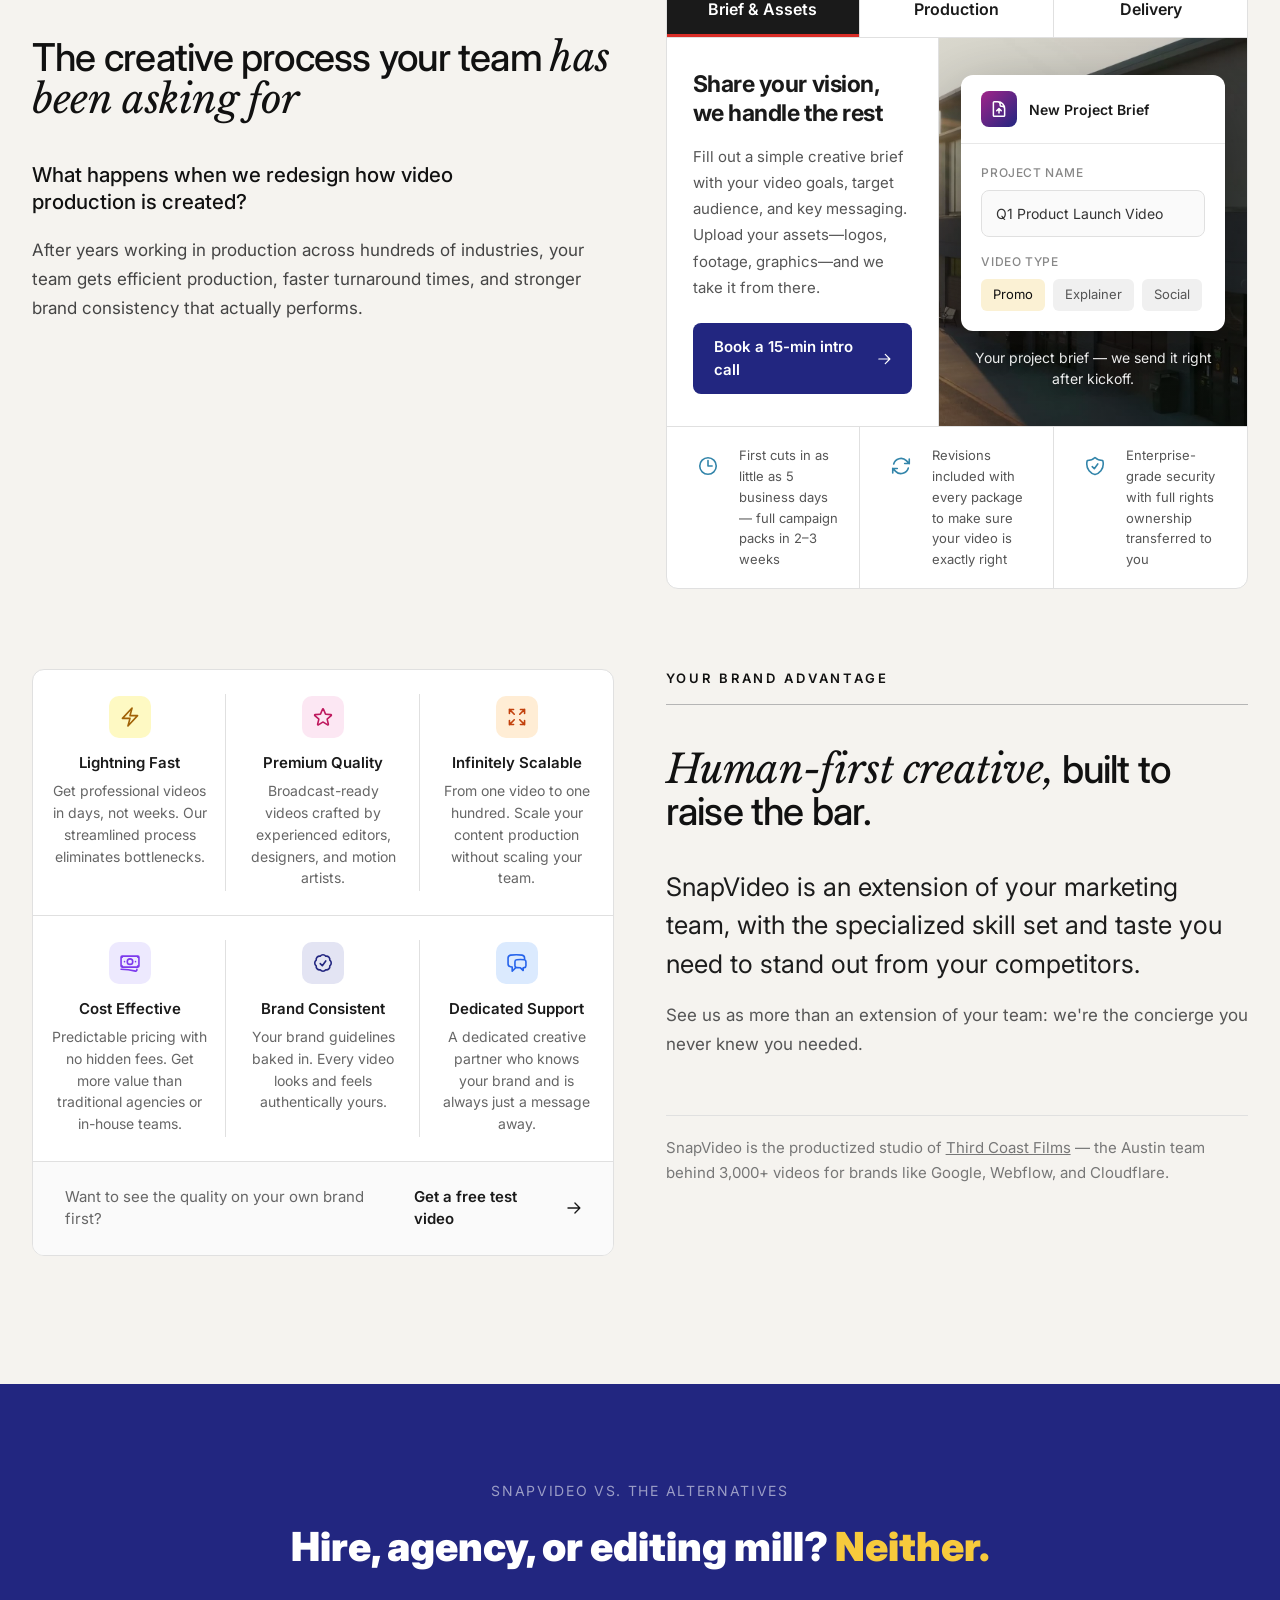
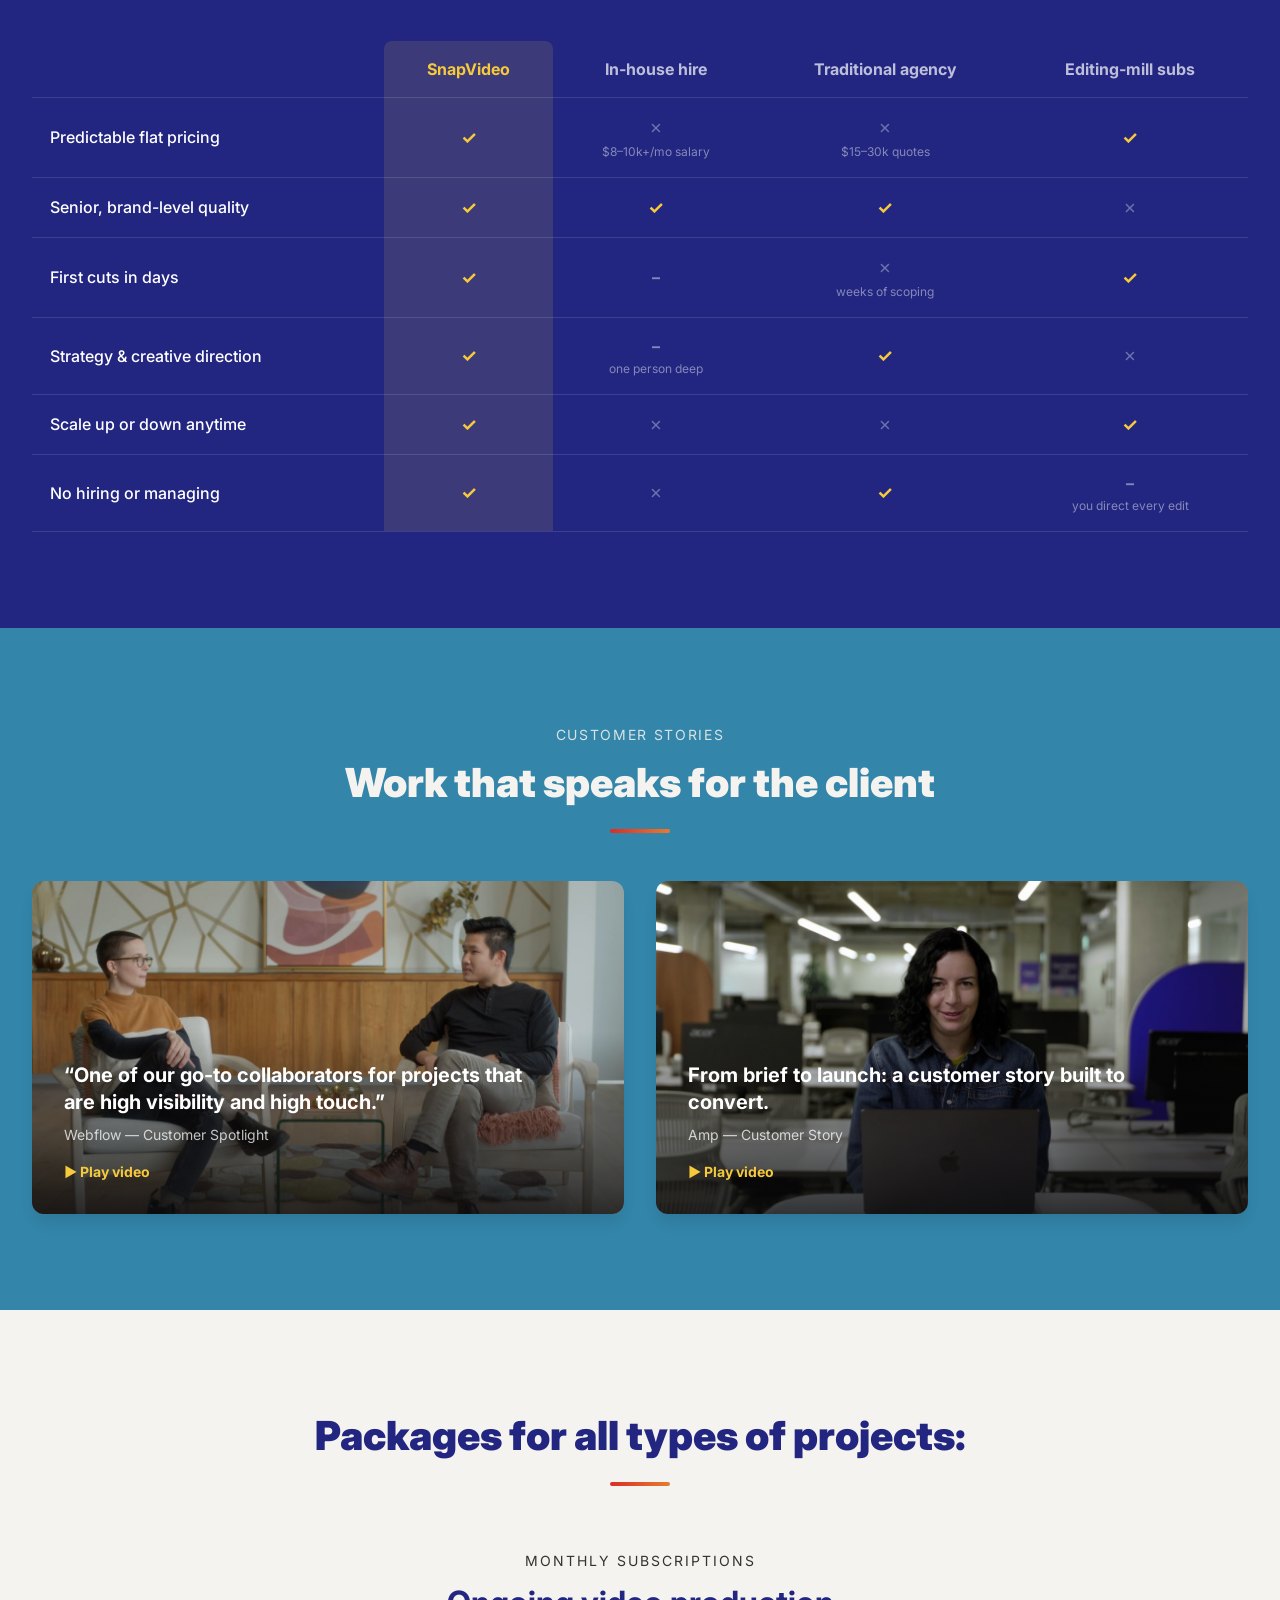
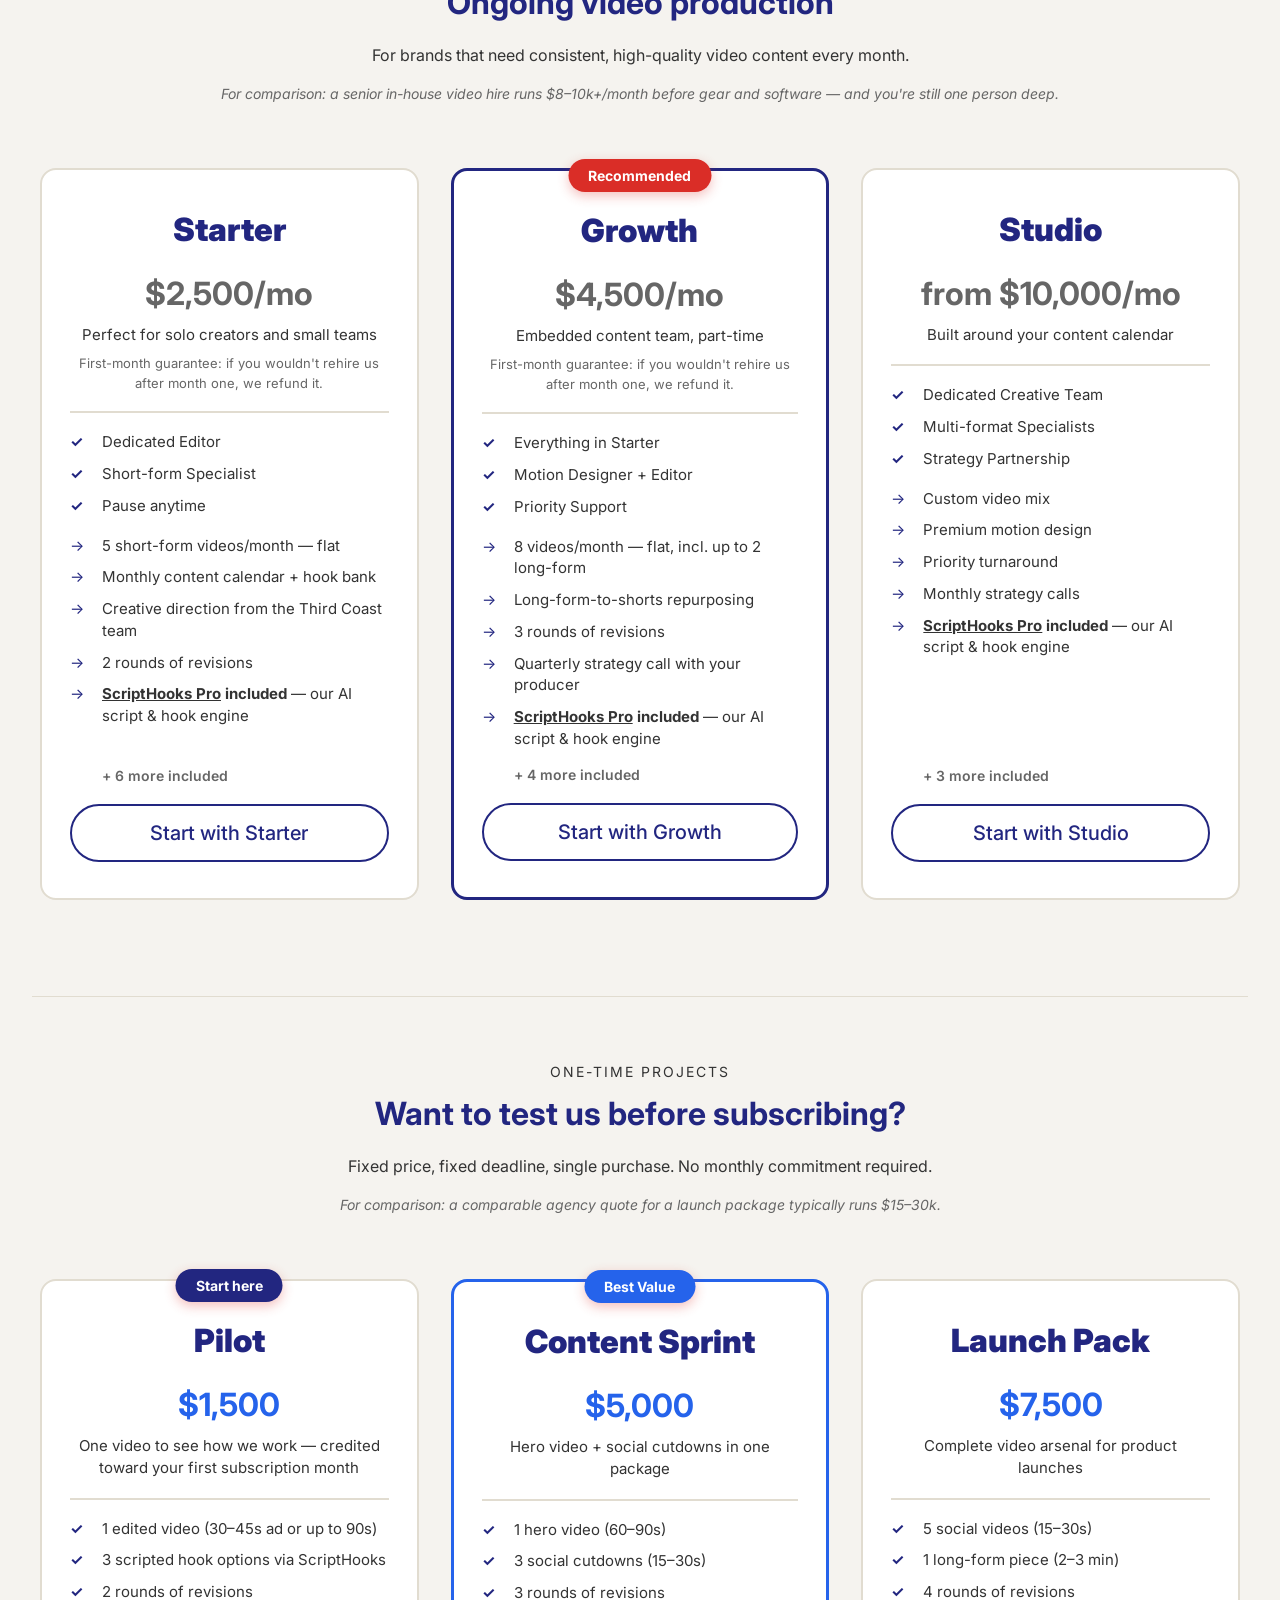
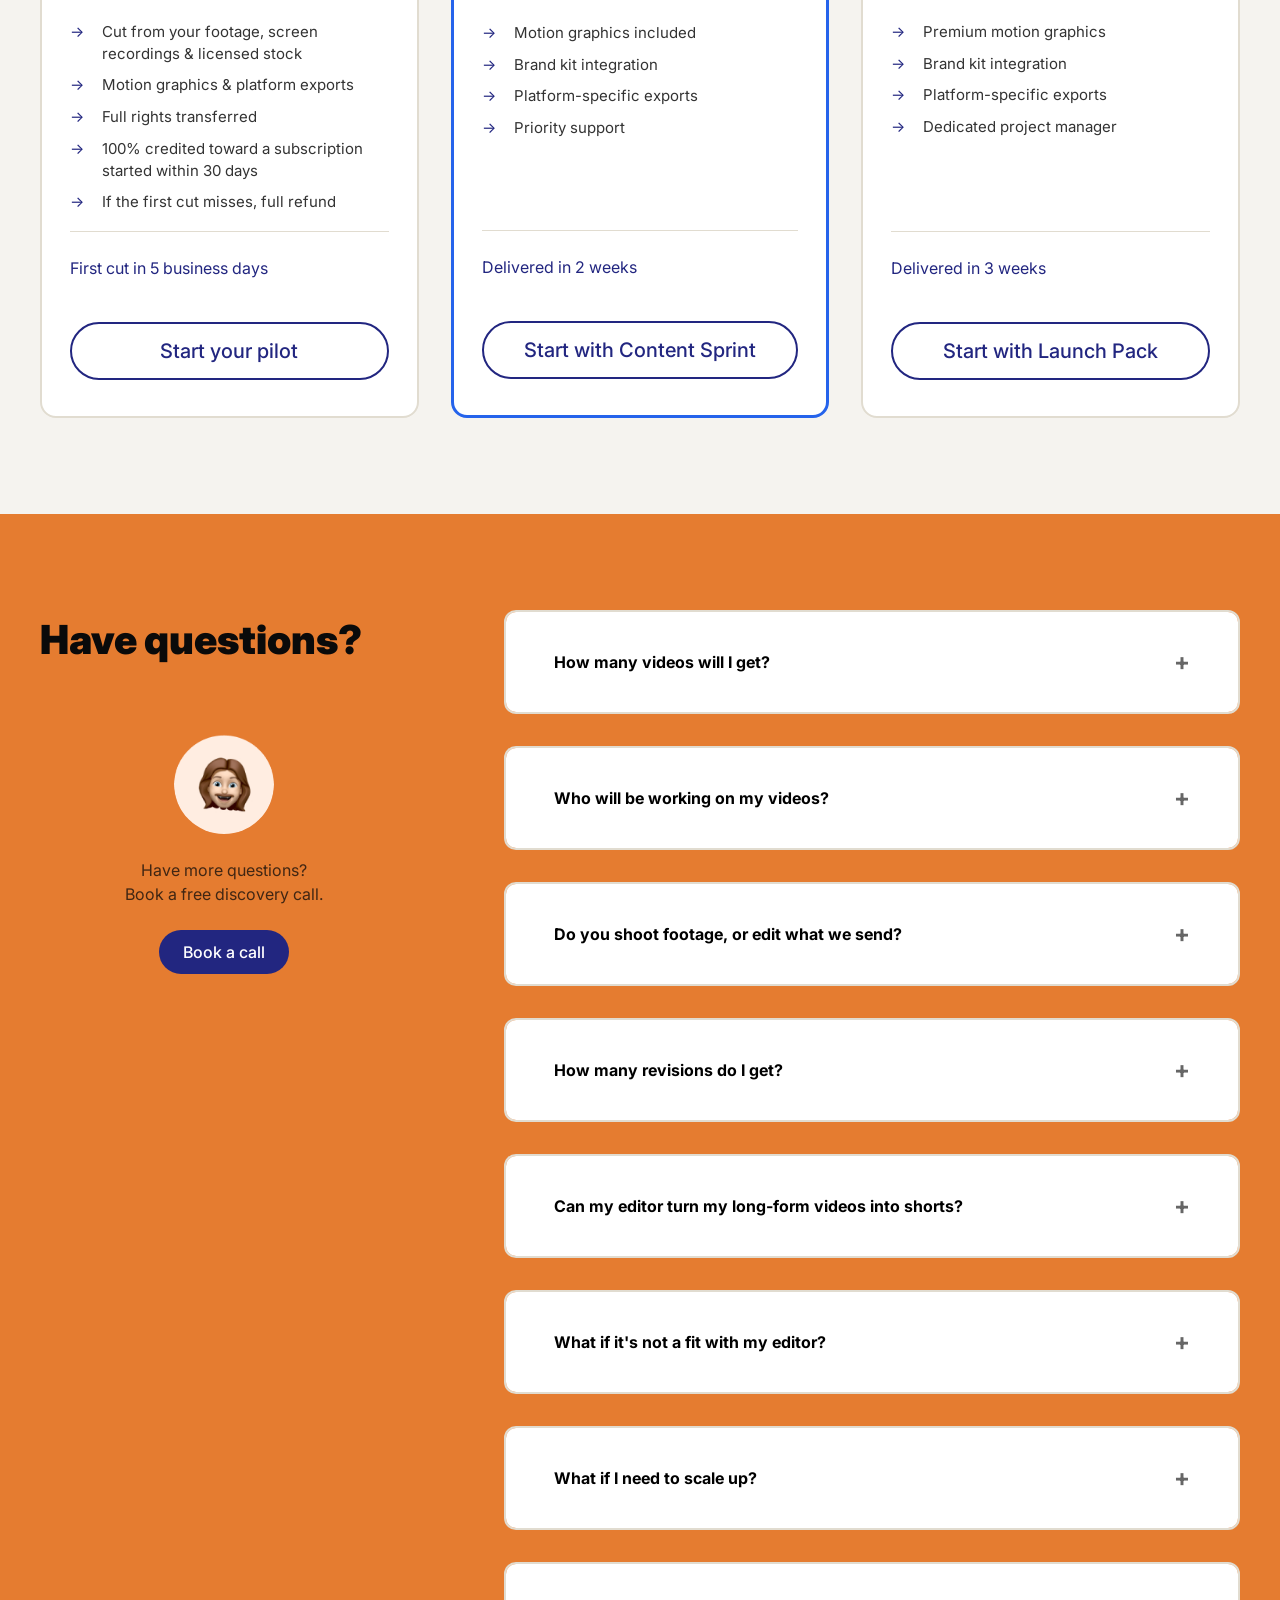
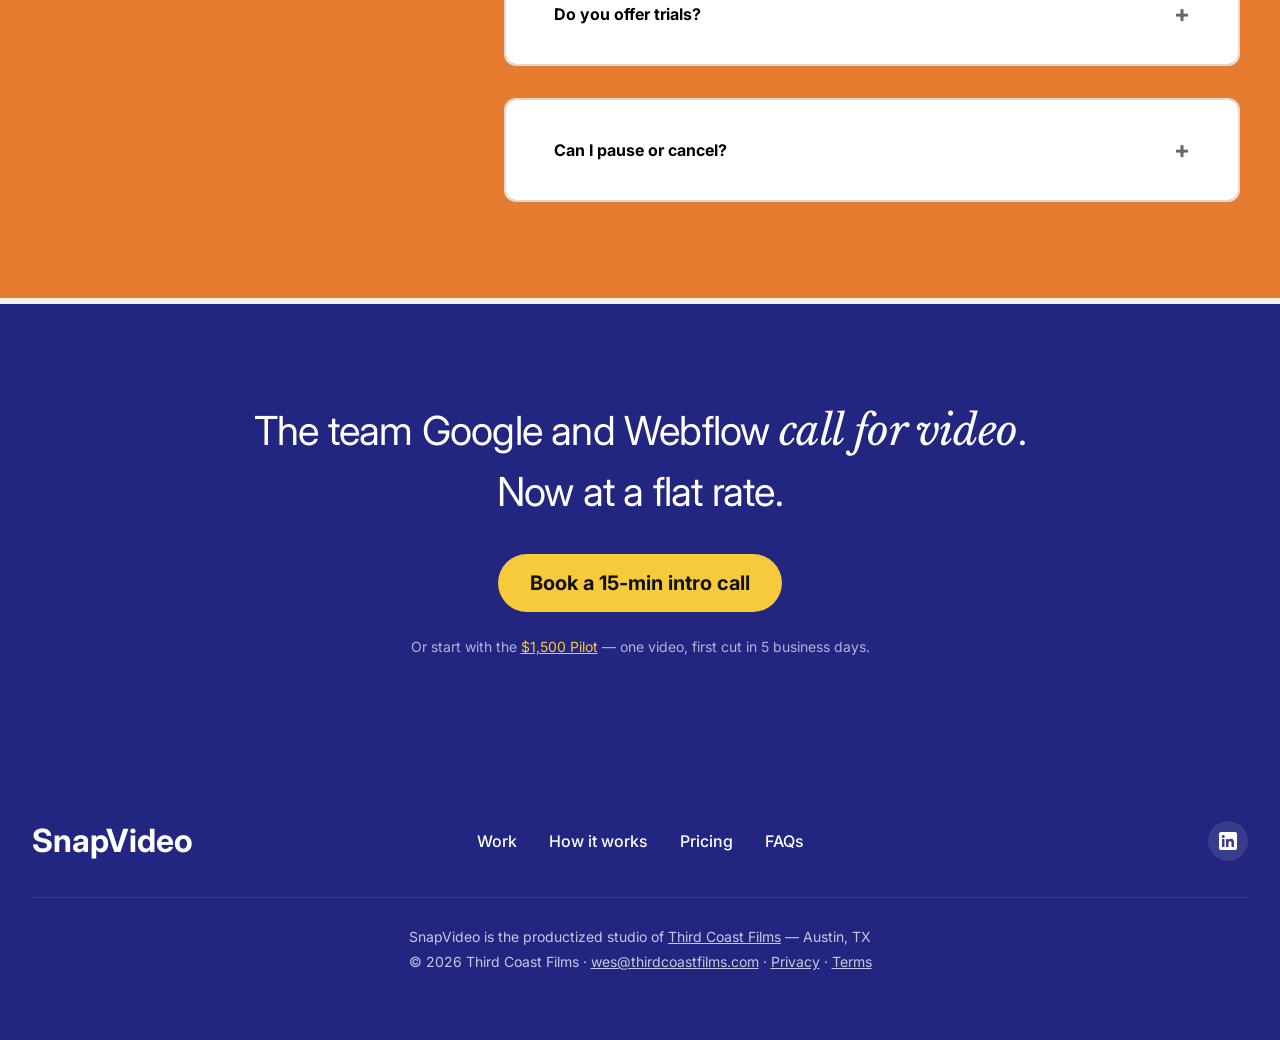
==== commit 8d70c6ef: "Thin white-logo marquee band under nav; hero fold now carries the four stats; standalone stats band " ====
--- a/index.html
+++ b/index.html
@@ -67,20 +67,8 @@
     </div>
   </nav>
 
-  <!-- Hero: full-bleed reel behind the copy, logo marquee at the fold -->
-  <section class="hero hero-video">
-    <!-- Swap videos/work-hero.mp4 for a branded montage export anytime -->
-    <video class="hero-bg" autoplay muted loop playsinline preload="metadata" poster="images/posters/bold/storefront.jpg">
-      <source src="videos/work-hero.mp4" type="video/mp4">
-    </video>
-    <div class="hero-video-overlay"></div>
-    <div class="hero-video-content container">
-      <h1 class="hero-title">The team Google and Webflow <em>call for video</em>. Now at a flat rate.</h1>
-      <p class="hero-subtitle">SnapVideo is the productized arm of Third Coast Films, an Austin studio with 3,000+ videos behind it. Pick a package, send a brief, and get the same senior team on a fixed price and a real deadline.</p>
-      <a href="https://calendly.com/third-coast-films/wes-intro?utm_medium=site&utm_content=hero" class="btn btn-hero">Book a 15-min intro call</a>
-      <p class="hero-cta-note">15 minutes. We scope your first project, show examples from your industry, and you leave with a fixed quote and delivery date. No pitch.</p>
-    </div>
-    <div class="hero-logos">
+  <!-- Thin client-logo marquee band -->
+  <div class="logo-band">
       <div class="clients-wrapper">
         <div class="clients-scroll">
           <div class="clients-track">
@@ -122,6 +110,26 @@
           </div>
         </div>
       </div>
+  </div>
+
+  <!-- Hero: full-bleed reel behind the copy, logo marquee at the fold -->
+  <section class="hero hero-video">
+    <!-- Swap videos/work-hero.mp4 for a branded montage export anytime -->
+    <video class="hero-bg" autoplay muted loop playsinline preload="metadata" poster="images/posters/bold/storefront.jpg">
+      <source src="videos/work-hero.mp4" type="video/mp4">
+    </video>
+    <div class="hero-video-overlay"></div>
+    <div class="hero-video-content container">
+      <h1 class="hero-title">The team Google and Webflow <em>call for video</em>. Now at a flat rate.</h1>
+      <p class="hero-subtitle">SnapVideo is the productized arm of Third Coast Films, an Austin studio with 3,000+ videos behind it. Pick a package, send a brief, and get the same senior team on a fixed price and a real deadline.</p>
+      <a href="https://calendly.com/third-coast-films/wes-intro?utm_medium=site&utm_content=hero" class="btn btn-hero">Book a 15-min intro call</a>
+      <p class="hero-cta-note">15 minutes. We scope your first project, show examples from your industry, and you leave with a fixed quote and delivery date. No pitch.</p>
+    </div>
+    <div class="hero-stats">
+      <div class="stat"><div class="stat-n">3,000+</div><div class="stat-l">videos produced</div></div>
+      <div class="stat"><div class="stat-n">10 yrs</div><div class="stat-l">in production</div></div>
+      <div class="stat"><div class="stat-n">5 days</div><div class="stat-l">to a first cut</div></div>
+      <div class="stat"><div class="stat-n">$1M+</div><div class="stat-l">production experience on the team</div></div>
     </div>
   </section>
 
@@ -138,17 +146,6 @@
     </div>
   </section>
 
-  <!-- Stats -->
-  <section class="stats-band">
-    <div class="container">
-      <div class="stats-grid">
-        <div class="stat"><div class="stat-n">3,000+</div><div class="stat-l">videos produced</div></div>
-        <div class="stat"><div class="stat-n">10 yrs</div><div class="stat-l">in production</div></div>
-        <div class="stat"><div class="stat-n">5 days</div><div class="stat-l">to a first cut</div></div>
-        <div class="stat"><div class="stat-n">$1M+</div><div class="stat-l">production experience on the team</div></div>
-      </div>
-    </div>
-  </section>
 
   <!-- The Future of Video: benefits + process (combined) -->
   <section class="how-it-works future-video" id="how-it-works">
--- a/css/components.css
+++ b/css/components.css
@@ -2063,3 +2063,64 @@
   z-index: 2;
   pointer-events: none;
 }
+
+/* Thin white-logo marquee band under the nav */
+.logo-band {
+  background: var(--brand-indigo);
+  overflow: hidden;
+}
+
+.logo-band .clients-wrapper {
+  overflow: hidden;
+  -webkit-mask-image: linear-gradient(to right, transparent, black 6%, black 94%, transparent);
+  mask-image: linear-gradient(to right, transparent, black 6%, black 94%, transparent);
+}
+
+.logo-band .clients-scroll {
+  display: flex;
+  width: fit-content;
+  animation: scroll 40s linear infinite;
+}
+
+.logo-band .clients-track {
+  padding: 12px 0;
+  gap: 2rem;
+}
+
+.logo-band .clients-track img {
+  height: 24px;
+  min-width: 0;
+  margin: 0 1.25rem;
+  filter: brightness(0) invert(1);
+  opacity: 0.8;
+}
+
+/* Stats row at the hero fold */
+.hero-stats {
+  position: relative;
+  z-index: 2;
+  display: flex;
+  flex-wrap: wrap;
+  justify-content: center;
+  gap: clamp(36px, 7vw, 110px);
+  padding: 30px 24px 38px;
+  border-top: 1px solid rgba(245, 243, 239, 0.12);
+}
+
+.hero-stats .stat {
+  text-align: center;
+}
+
+.hero-stats .stat-n {
+  color: #F5F3EF;
+}
+
+.hero-stats .stat-l {
+  color: rgba(245, 243, 239, 0.62);
+  max-width: 180px;
+}
+
+@media (max-width: 768px) {
+  .hero-stats { gap: 28px; padding: 22px 16px 30px; }
+  .logo-band .clients-track img { height: 20px; }
+}
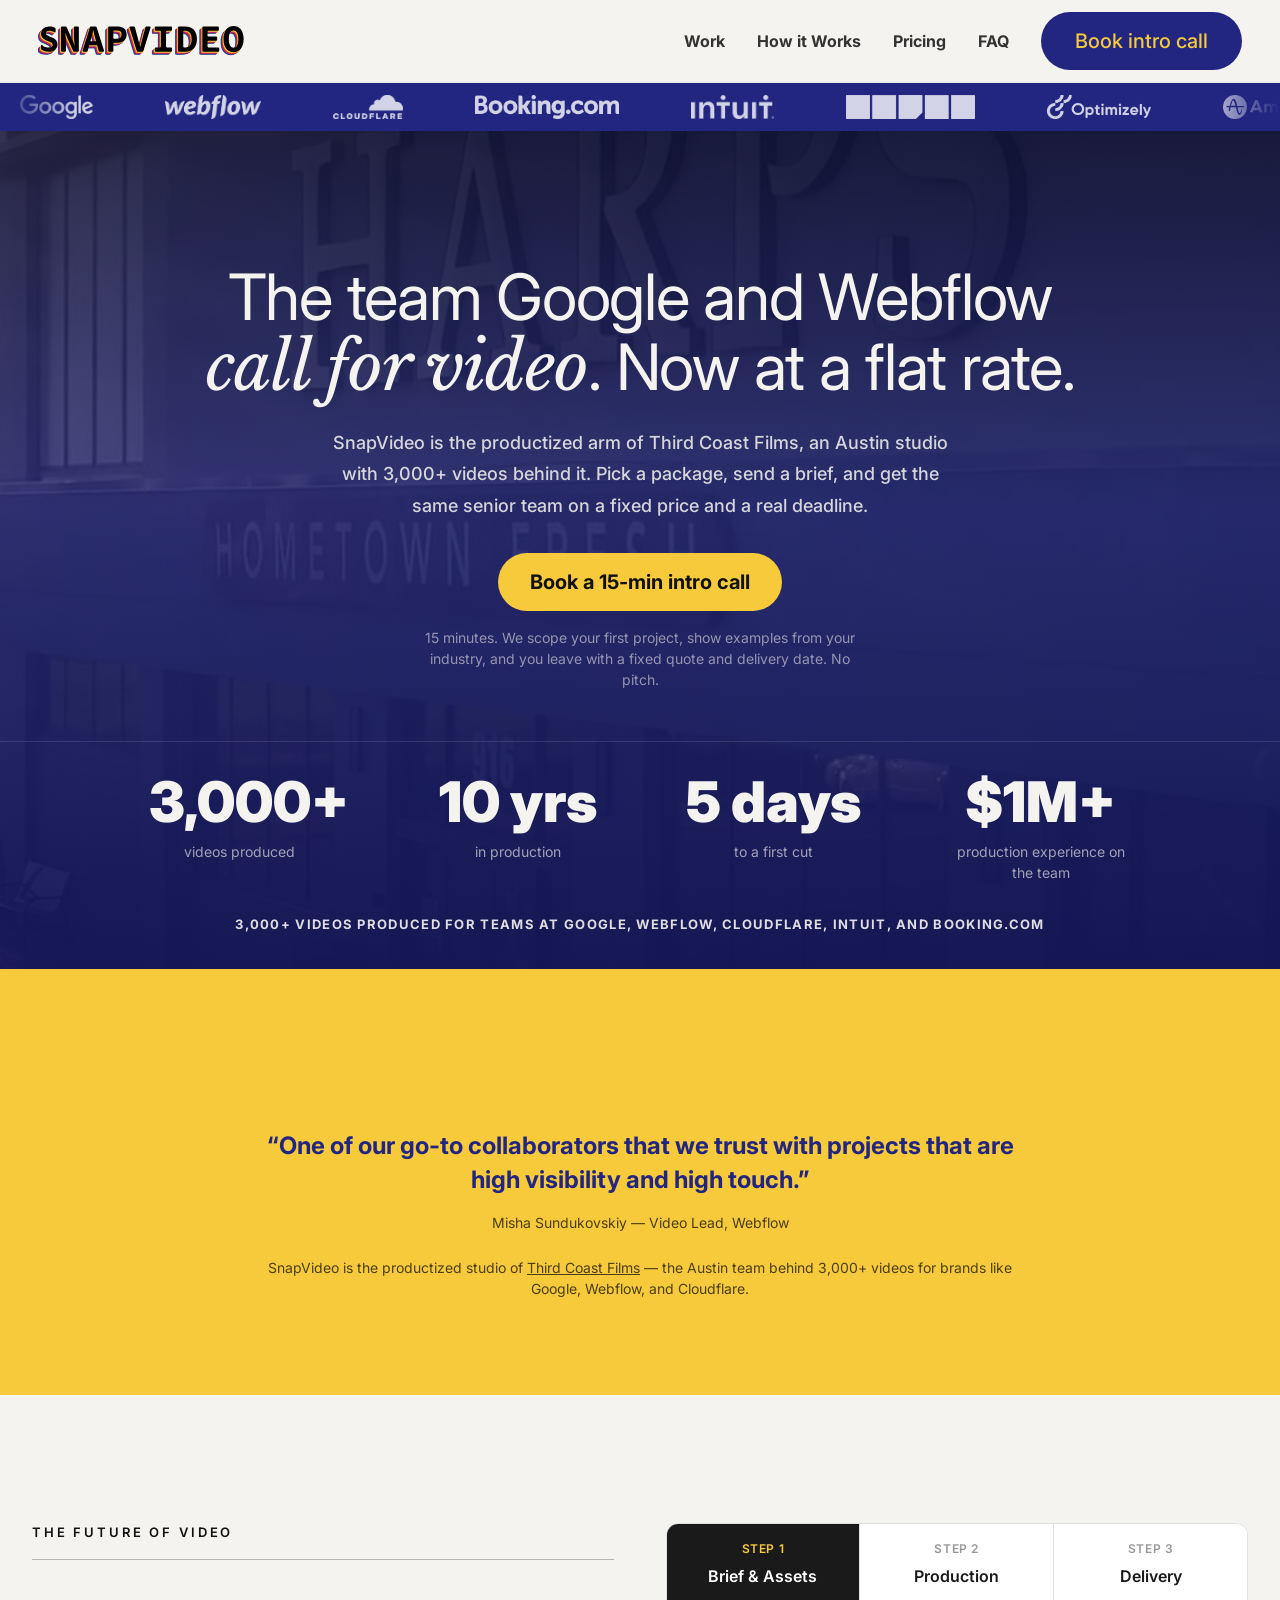
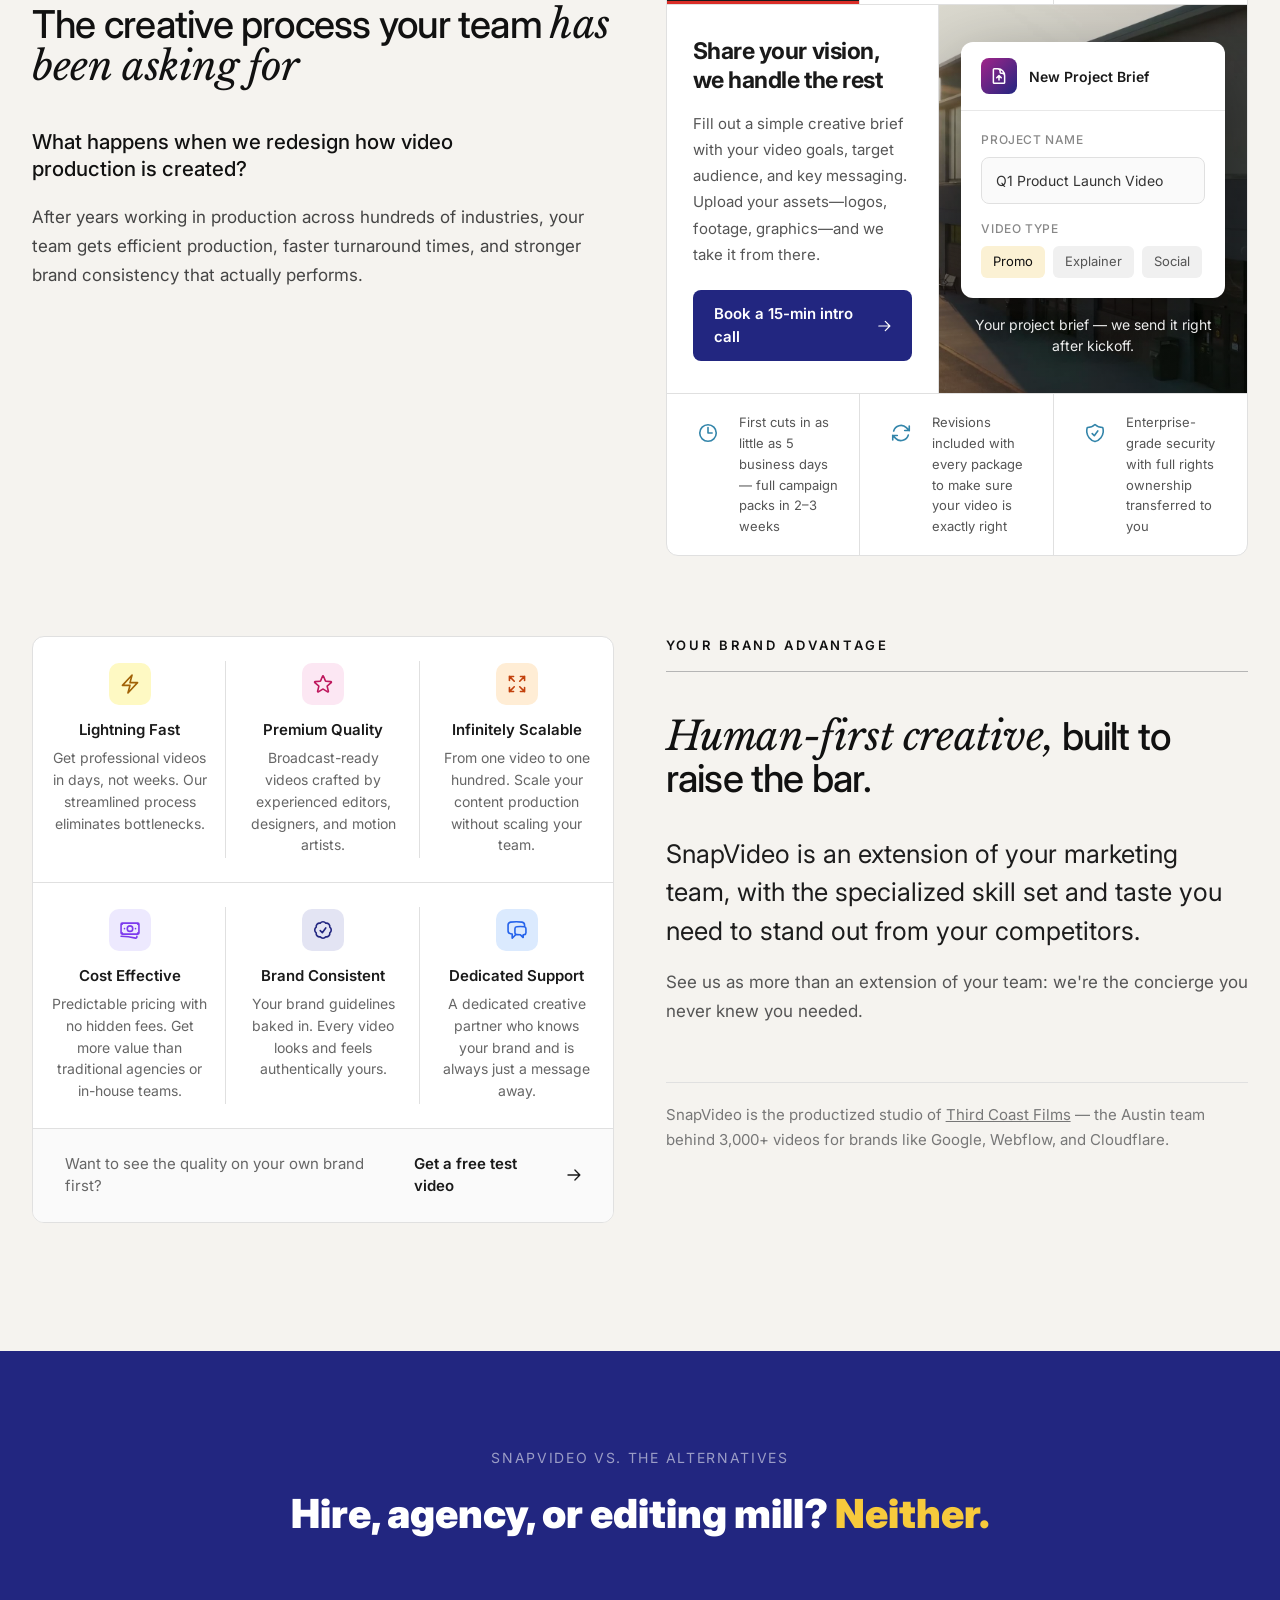
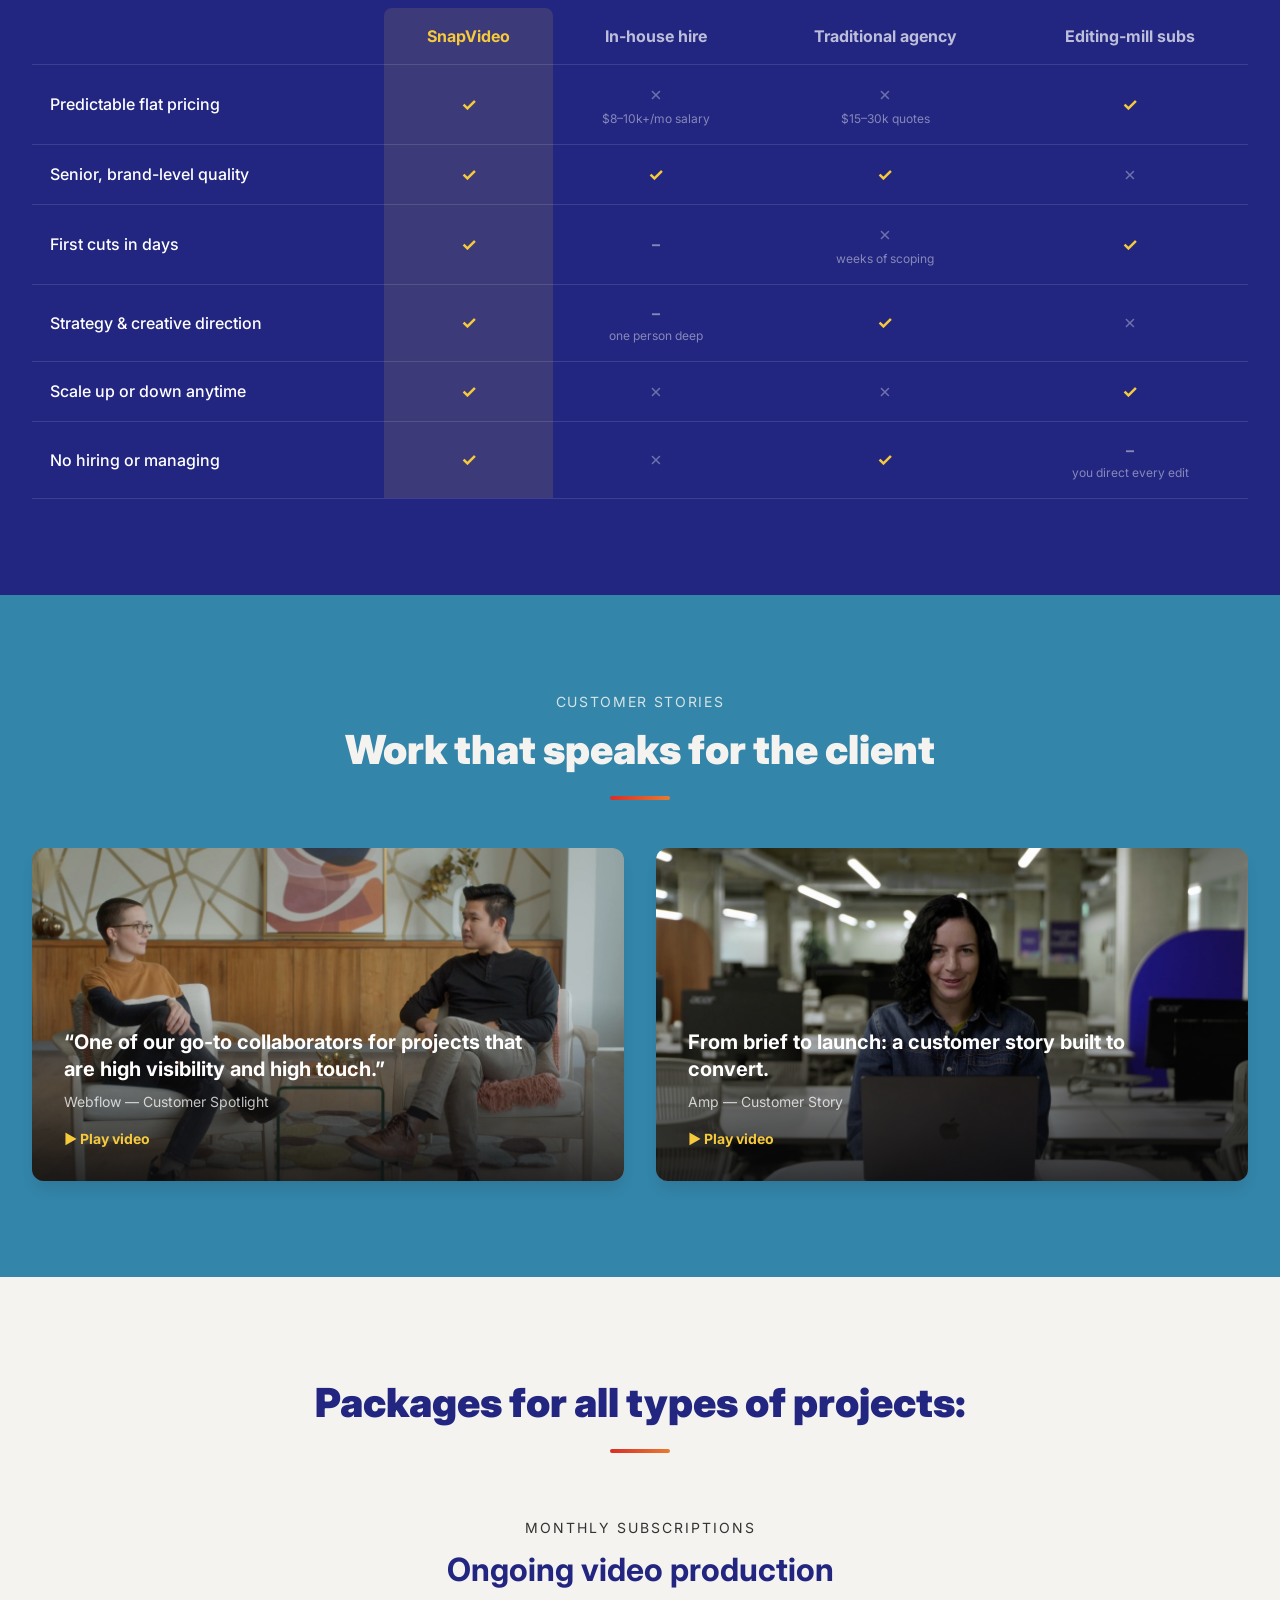
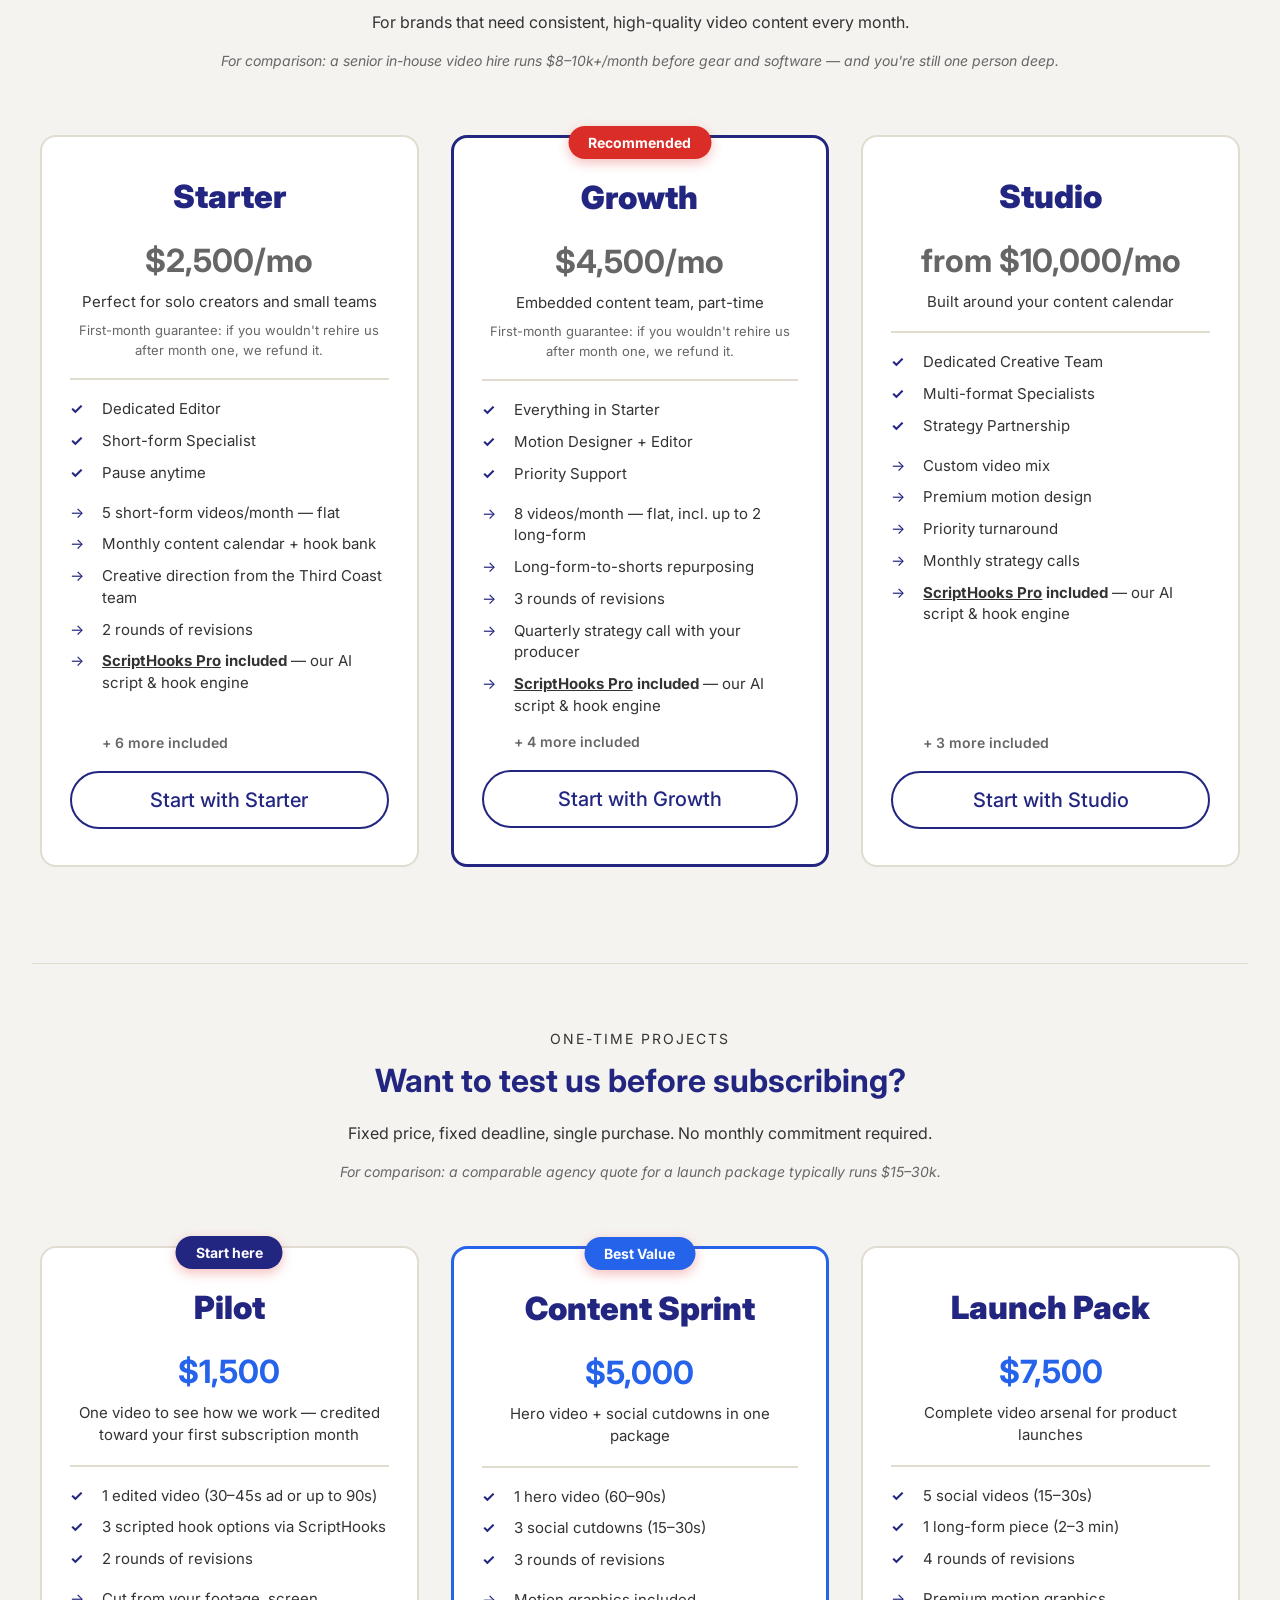
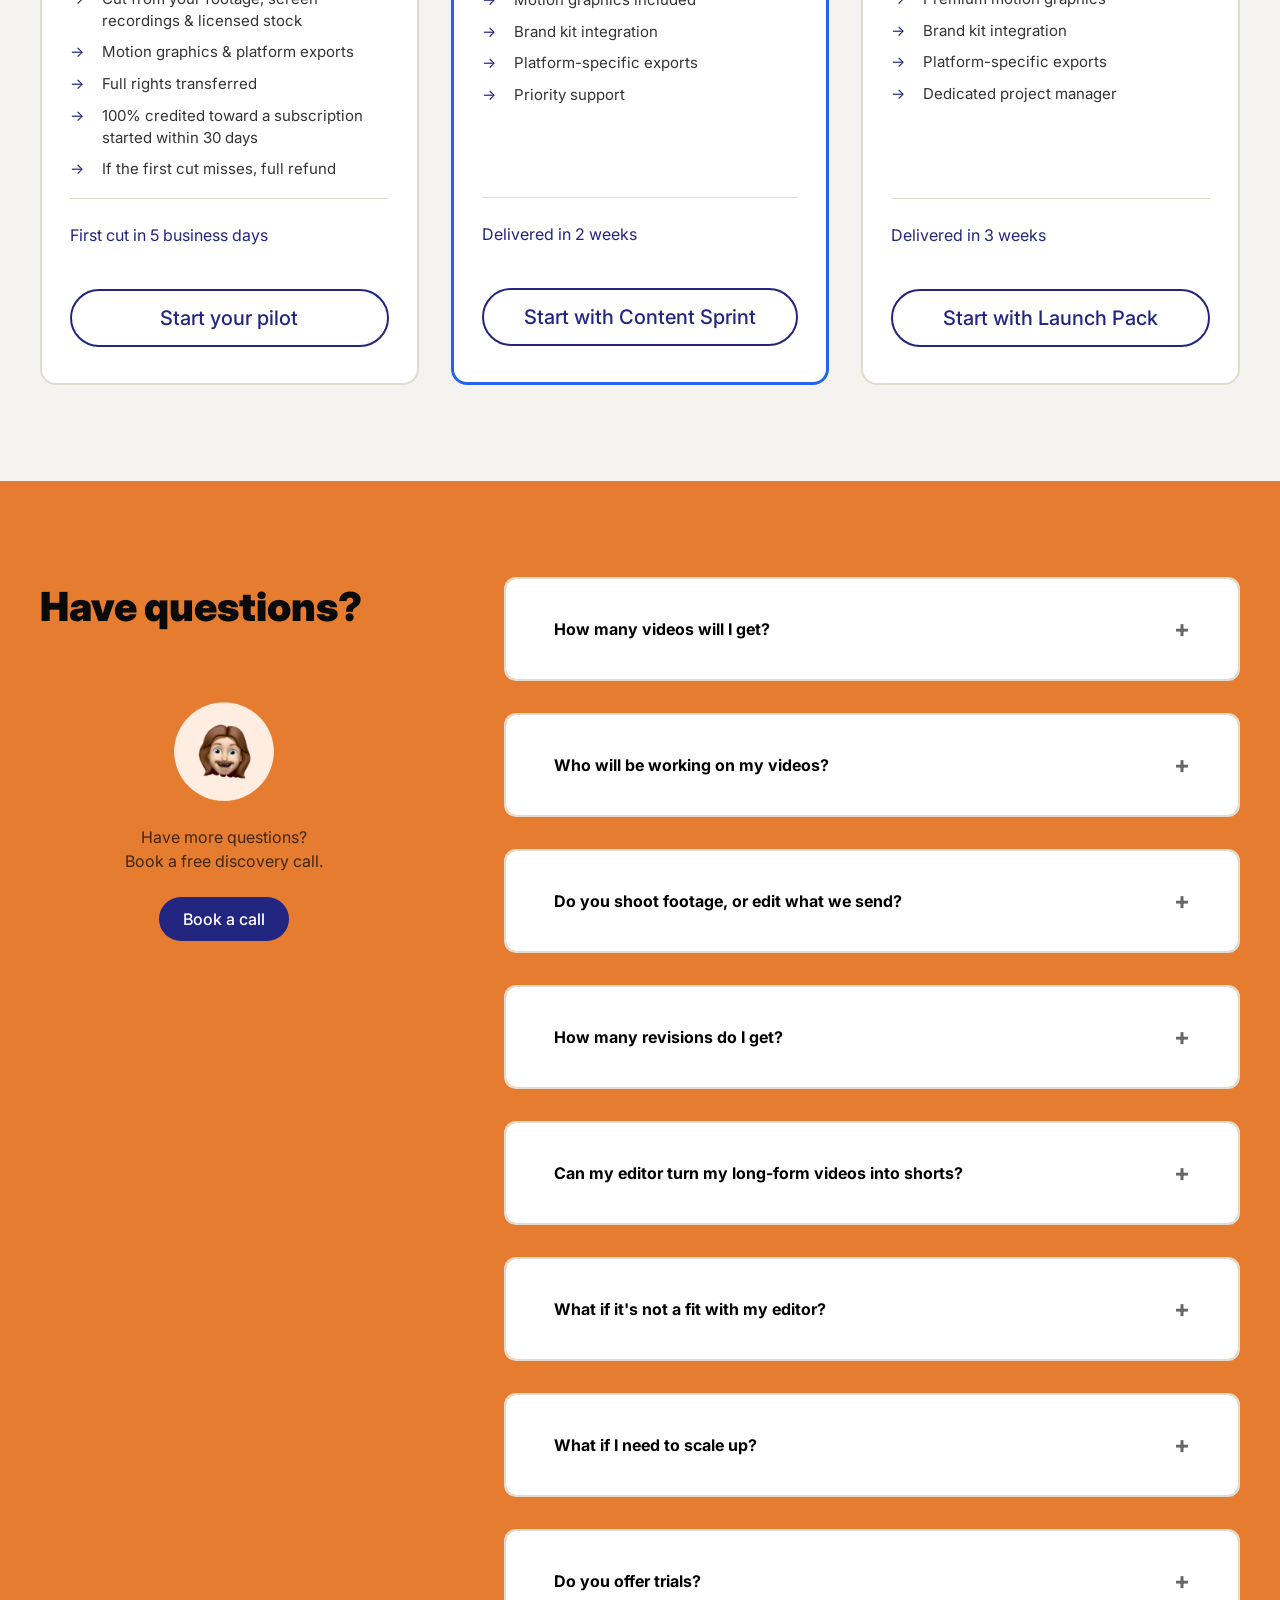
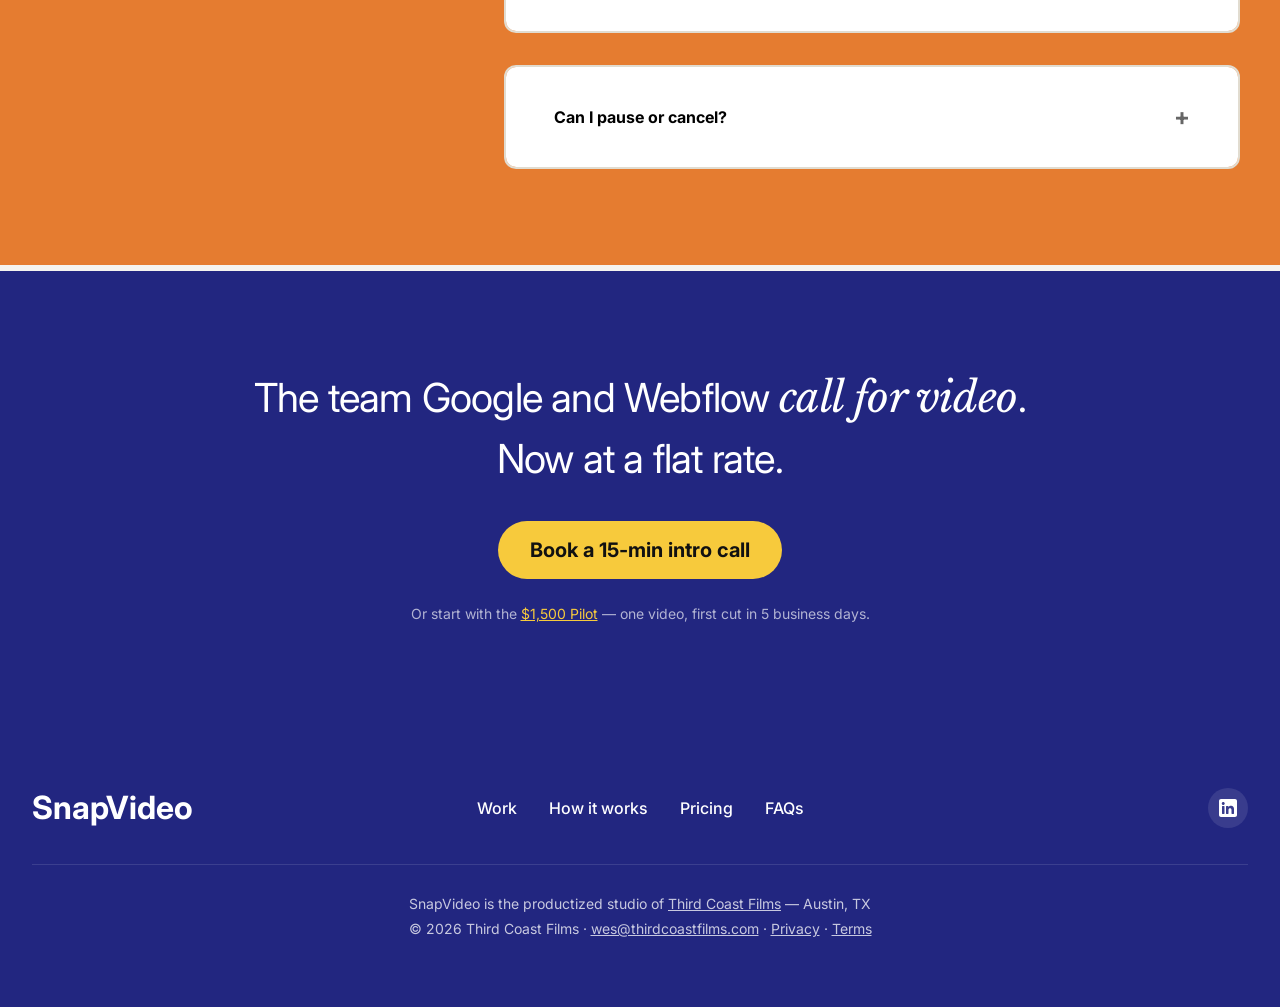
==== commit 12b37cef: "Move client claim line into hero under stats, white on indigo Co-Authored-By: Claude Fable 5 <norepl" ====
--- a/index.html
+++ b/index.html
@@ -131,12 +131,12 @@
       <div class="stat"><div class="stat-n">5 days</div><div class="stat-l">to a first cut</div></div>
       <div class="stat"><div class="stat-n">$1M+</div><div class="stat-l">production experience on the team</div></div>
     </div>
+    <p class="hero-clients-line">3,000+ videos produced for teams at Google, Webflow, Cloudflare, Intuit, and Booking.com</p>
   </section>
 
   <!-- Client Logos -->
   <section class="clients">
     <div class="container">
-      <h4 class="clients-heading">3,000+ VIDEOS PRODUCED FOR TEAMS AT GOOGLE, WEBFLOW, CLOUDFLARE, INTUIT, AND BOOKING.COM</h4>
 
       <figure class="testimonial-band">
         <blockquote>&ldquo;One of our go-to collaborators that we trust with projects that are high visibility and high touch.&rdquo;</blockquote>
--- a/css/components.css
+++ b/css/components.css
@@ -2124,3 +2124,31 @@
   .hero-stats { gap: 28px; padding: 22px 16px 30px; }
   .logo-band .clients-track img { height: 20px; }
 }
+
+/* Full-width nav: logo hard left, controls hard right */
+.navbar .container {
+  max-width: none;
+  padding: 0 clamp(20px, 3vw, 48px);
+}
+
+.navbar {
+  padding: 12px 0;
+}
+
+.hero-video {
+  min-height: calc(100vh - 62px);
+}
+
+/* Client claim line under the hero stats */
+.hero-clients-line {
+  position: relative;
+  z-index: 2;
+  text-align: center;
+  color: rgba(245, 243, 239, 0.9);
+  font-size: 0.8125rem;
+  font-weight: var(--font-weight-bold);
+  letter-spacing: 0.1em;
+  text-transform: uppercase;
+  padding: 0 24px 34px;
+  margin-top: -6px;
+}
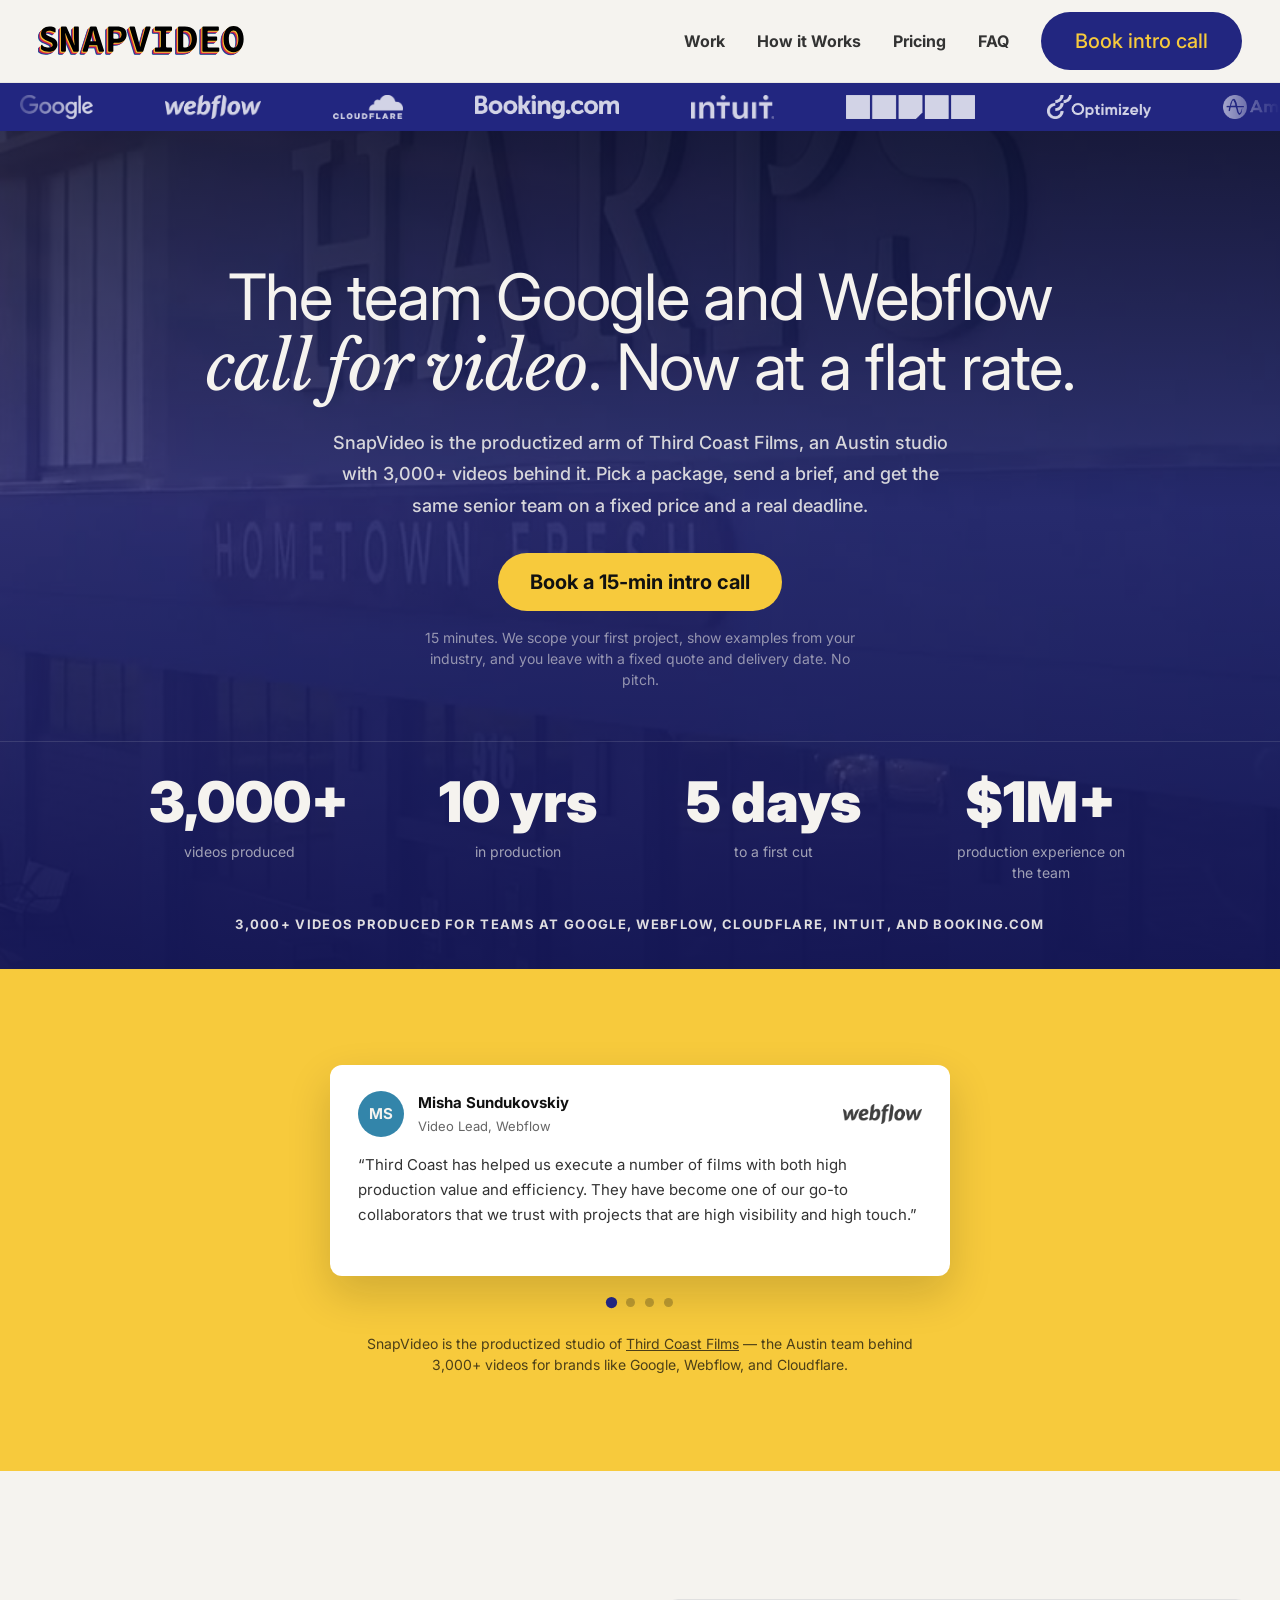
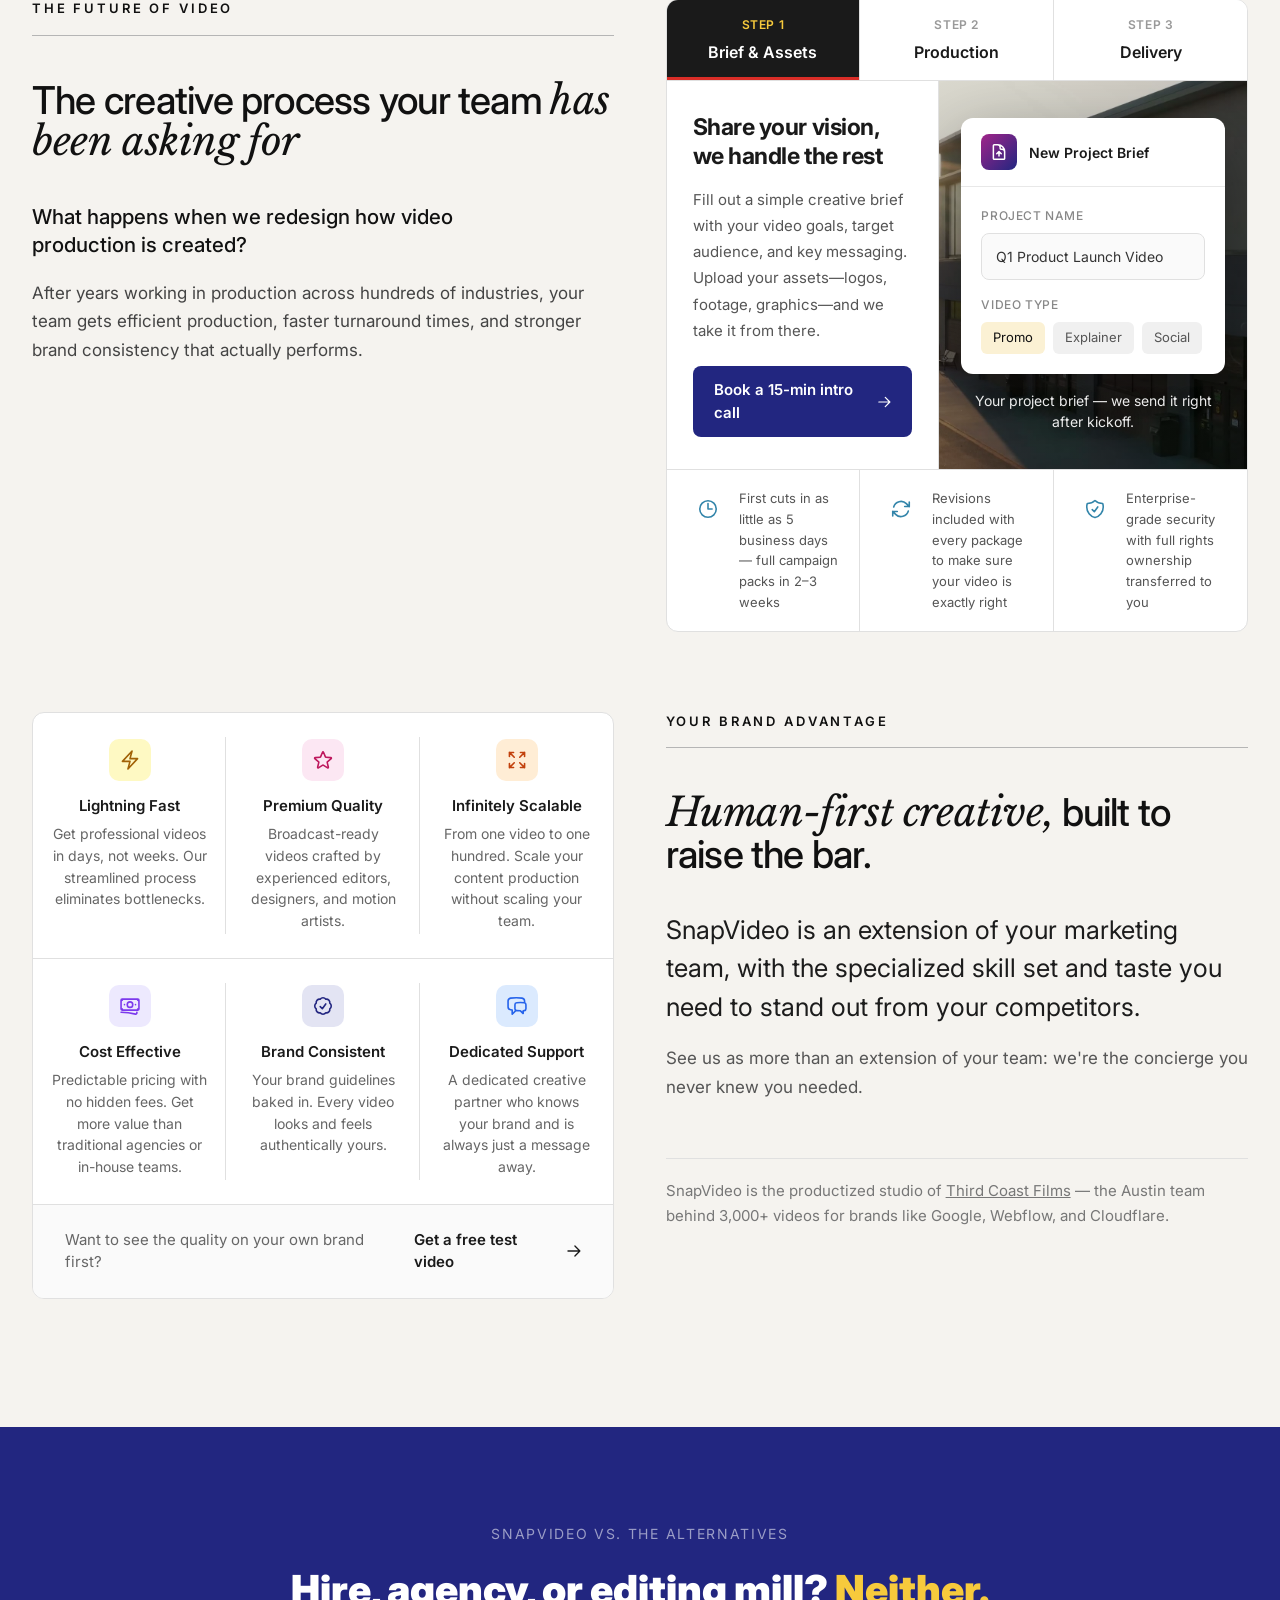
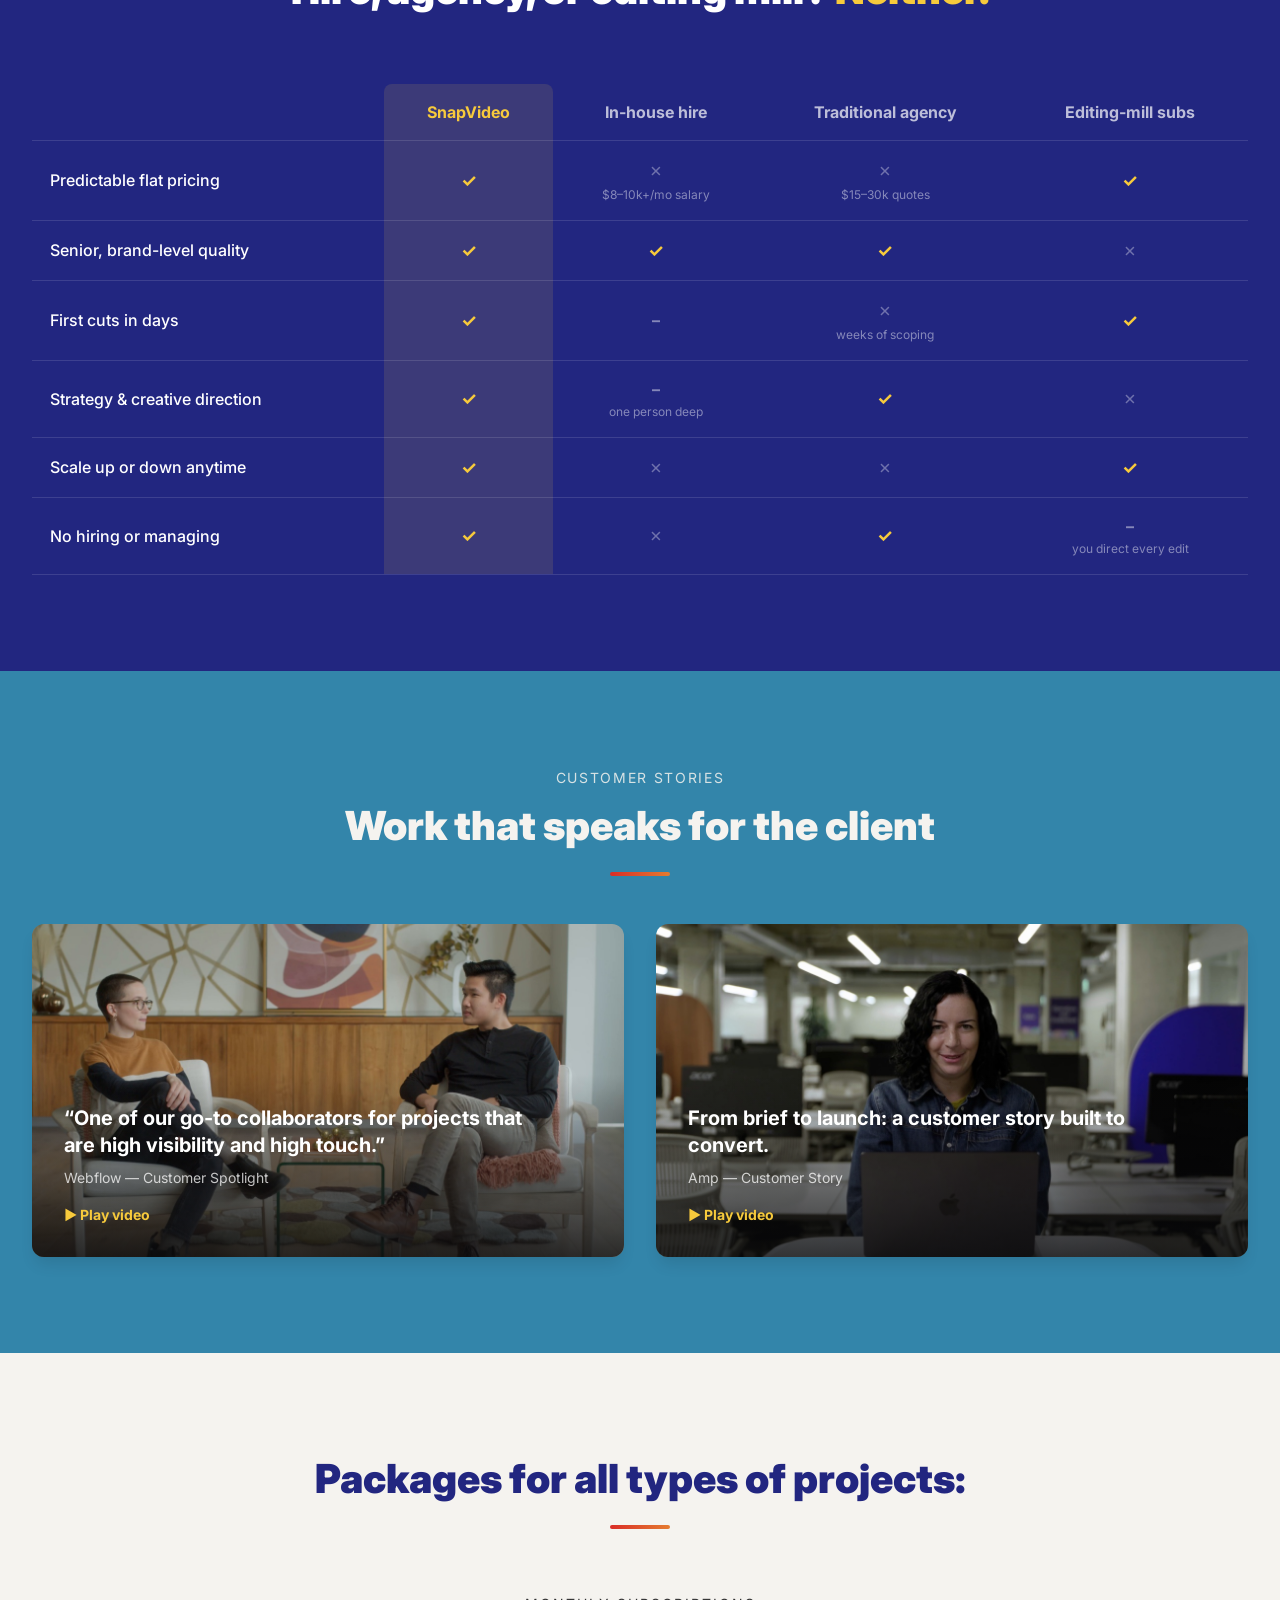
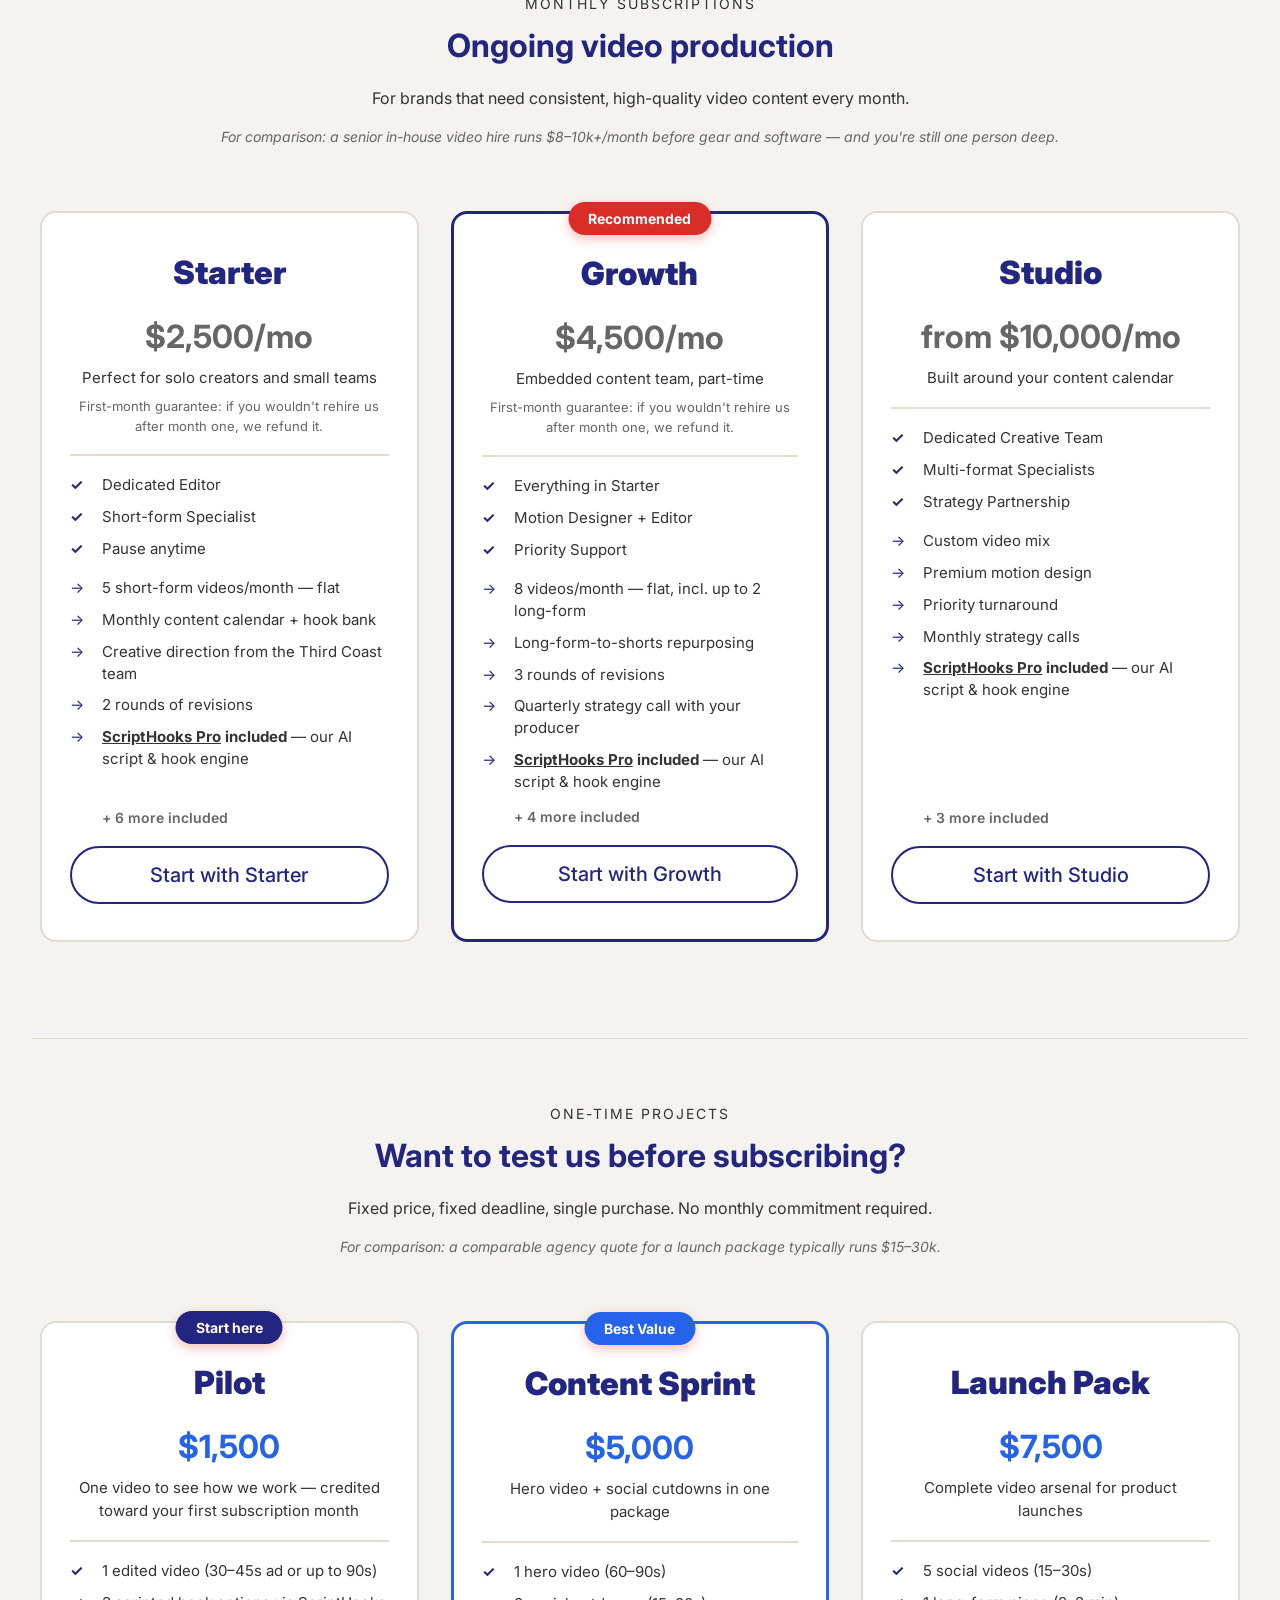
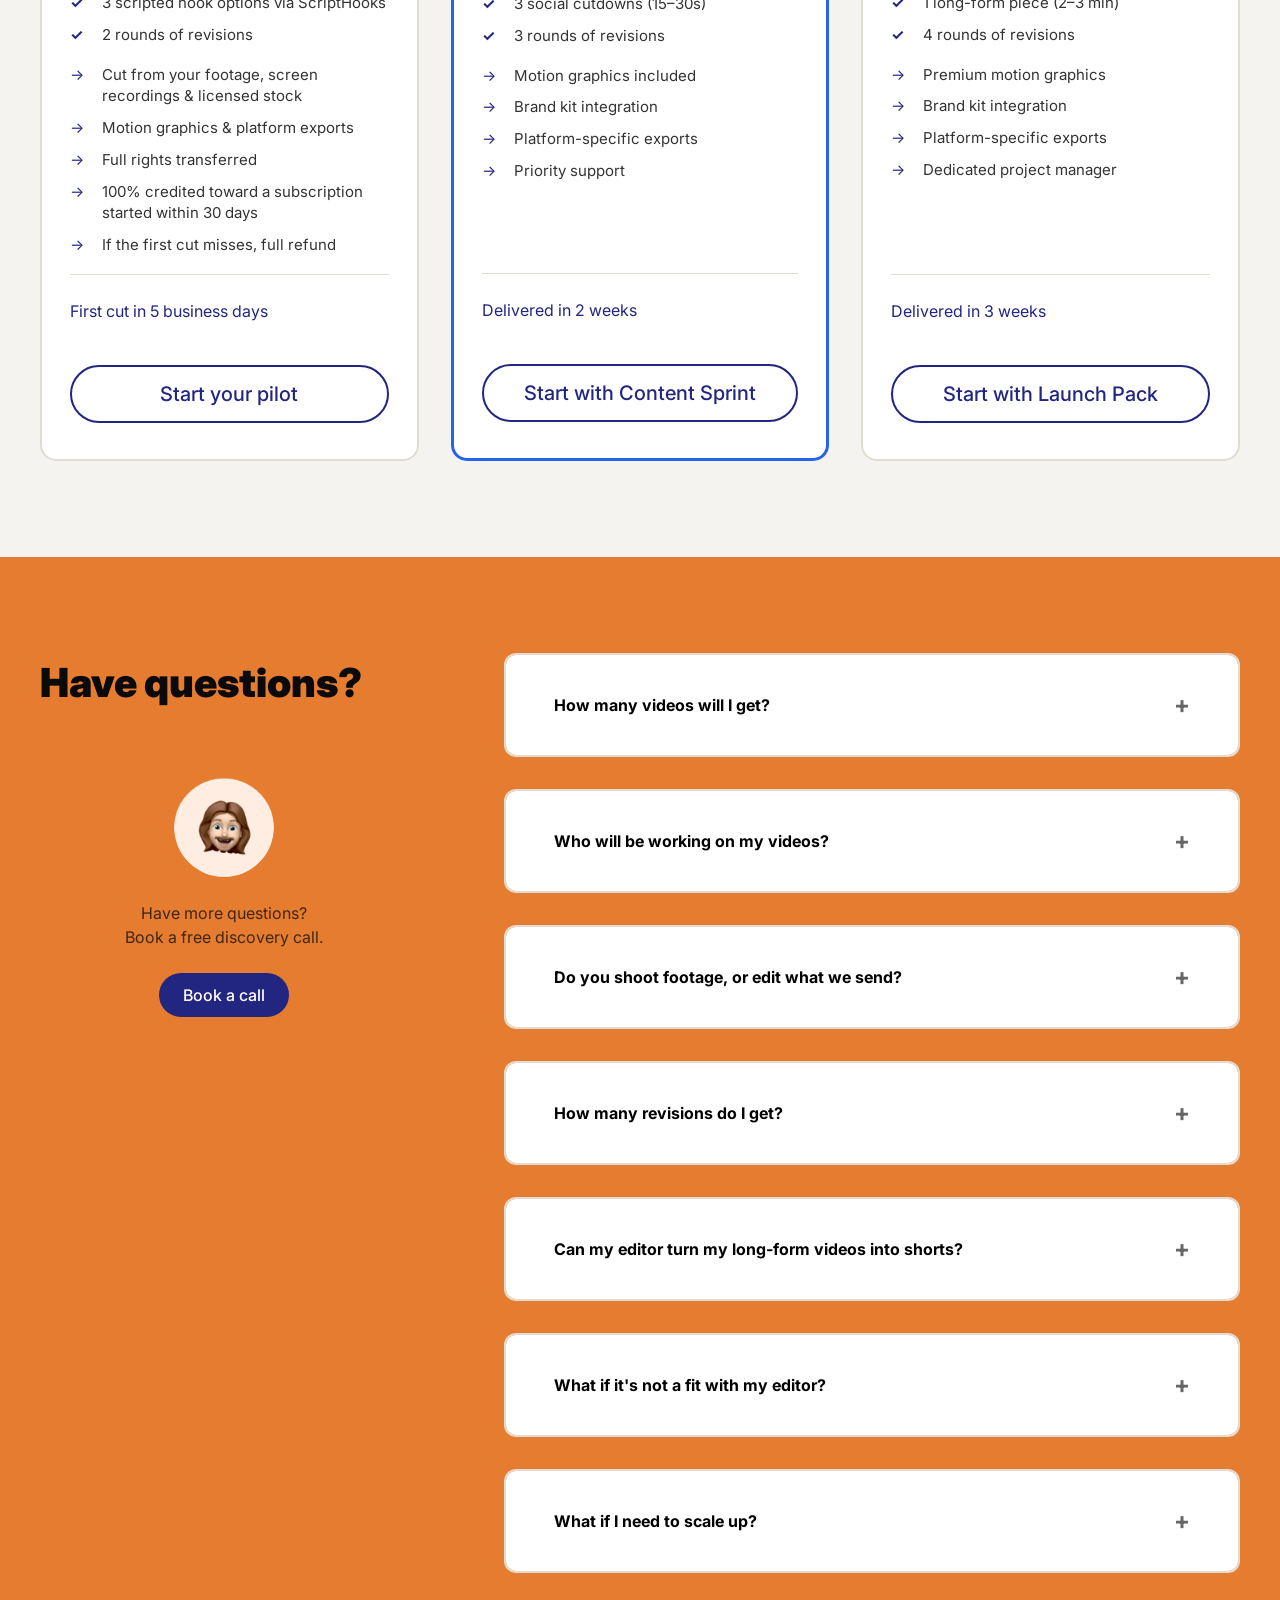
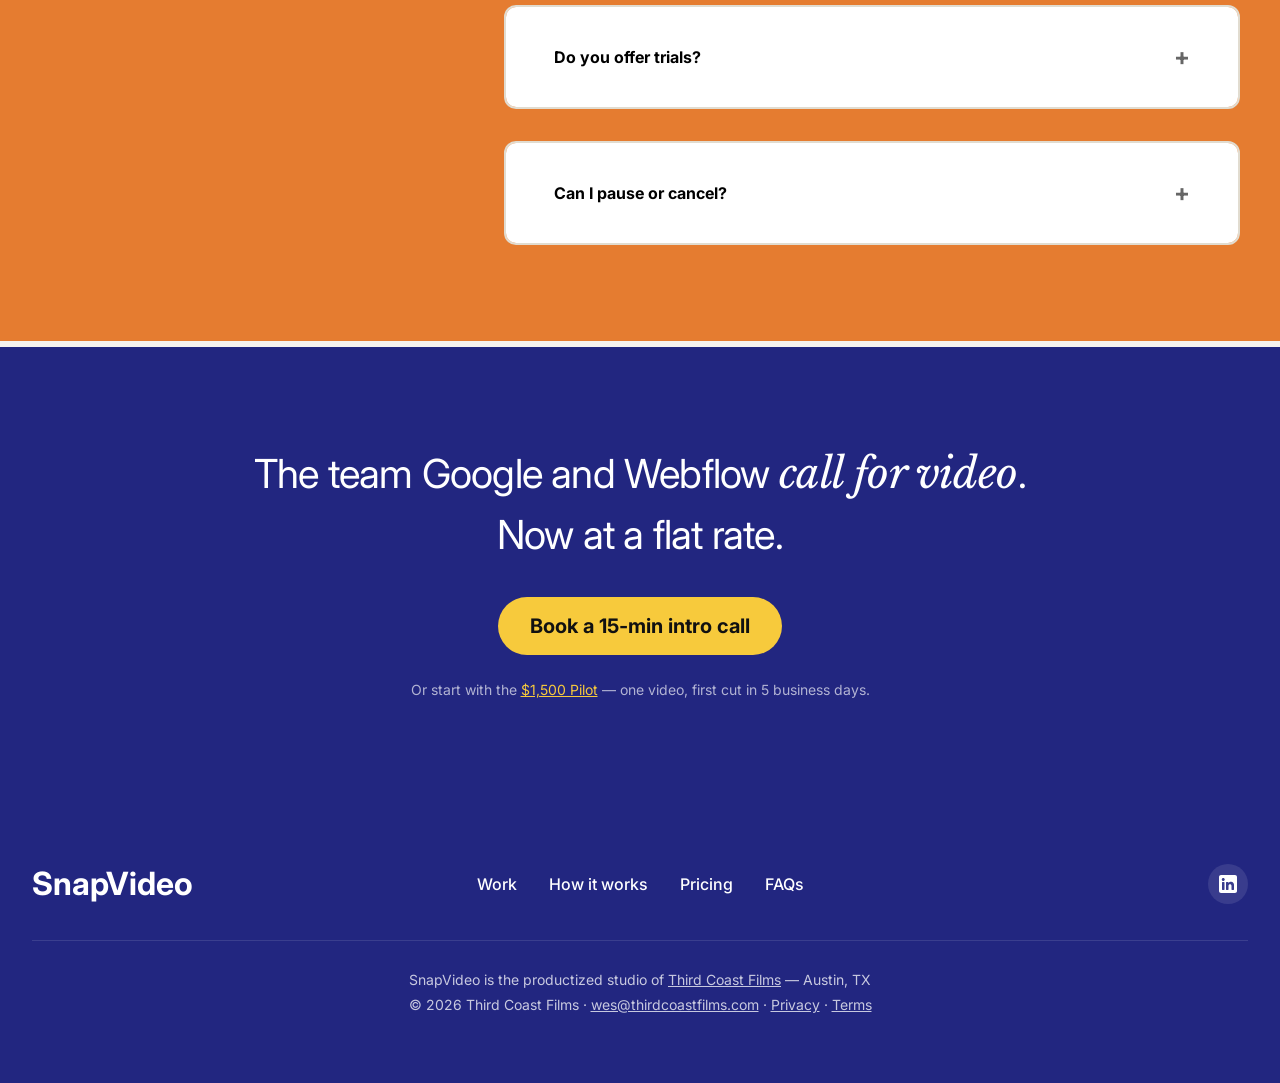
==== commit f27ed87c: "Testimonials as auto-rotating social-post cards: 4 real TCF quotes (Webflow, Intuit, Cloudflare, Amp" ====
--- a/index.html
+++ b/index.html
@@ -138,11 +138,43 @@
   <section class="clients">
     <div class="container">
 
-      <figure class="testimonial-band">
-        <blockquote>&ldquo;One of our go-to collaborators that we trust with projects that are high visibility and high touch.&rdquo;</blockquote>
-        <figcaption>Misha Sundukovskiy &mdash; Video Lead, Webflow</figcaption>
-        <p class="studio-attribution">SnapVideo is the productized studio of <a href="https://thirdcoastfilms.com" target="_blank" rel="noopener">Third Coast Films</a> &mdash; the Austin team behind 3,000+ videos for brands like Google, Webflow, and Cloudflare.</p>
-      </figure>
+      <div class="quote-deck" id="quoteDeck" aria-label="Client testimonials">
+        <article class="quote-card active">
+          <div class="quote-head">
+            <span class="quote-avatar" style="background: var(--brand-blue);">MS</span>
+            <span class="quote-who"><strong>Misha Sundukovskiy</strong><em>Video Lead, Webflow</em></span>
+            <img class="quote-logo" src="images/logos/Webflow-logo.png" alt="Webflow">
+          </div>
+          <p>&ldquo;Third Coast has helped us execute a number of films with both high production value and efficiency. They have become one of our go-to collaborators that we trust with projects that are high visibility and high touch.&rdquo;</p>
+        </article>
+        <article class="quote-card">
+          <div class="quote-head">
+            <span class="quote-avatar" style="background: var(--brand-indigo);">NV</span>
+            <span class="quote-who"><strong>Nico Valencia</strong><em>New Business Discovery, Intuit</em></span>
+            <img class="quote-logo" src="images/logos/Intuit-logo.png" alt="Intuit">
+          </div>
+          <p>&ldquo;Wes and the team at Third Coast asked all the right questions and provided creative expertise every step of the way, taking the ideas that were in our mind and turning them into masterful videos that distill complex topics into easy engaging videos for our customers.&rdquo;</p>
+        </article>
+        <article class="quote-card">
+          <div class="quote-head">
+            <span class="quote-avatar" style="background: var(--brand-orange);">DS</span>
+            <span class="quote-who"><strong>Dave S.</strong><em>Head of Product Marketing, Cloudflare</em></span>
+            <img class="quote-logo" src="images/logos/Cloudflare.png" alt="Cloudflare">
+          </div>
+          <p>&ldquo;Third Coast is top-notch. We&rsquo;ve been working with them on taking our product videos, animations, and customer success stories to the next level. By all measures, they have delivered.&rdquo;</p>
+        </article>
+        <article class="quote-card">
+          <div class="quote-head">
+            <span class="quote-avatar" style="background: var(--brand-magenta);">J</span>
+            <span class="quote-who"><strong>Jake</strong><em>Sr. Designer, Amplitude</em></span>
+            <img class="quote-logo" src="images/logos/Amplitude.png" alt="Amplitude">
+          </div>
+          <p>&ldquo;Third Coast has been an incredible team to work with. We&rsquo;ve relied on them as an extension of the Amplitude team and have been consistently impressed with their ability to work with us on the strategy of our campaigns and produce great videos that make our product and customers shine.&rdquo;</p>
+        </article>
+      </div>
+      <div class="quote-dots" id="quoteDots" role="tablist" aria-label="Choose testimonial"></div>
+
+      <p class="studio-attribution">SnapVideo is the productized studio of <a href="https://thirdcoastfilms.com" target="_blank" rel="noopener">Third Coast Films</a> &mdash; the Austin team behind 3,000+ videos for brands like Google, Webflow, and Cloudflare.</p>
     </div>
   </section>
 
@@ -886,5 +918,6 @@
   <script src="js/tabs.js"></script>
   <script src="js/tracking.js"></script>
     <script src="js/lightbox.js"></script>
+  <script src="js/quotes.js"></script>
 </body>
 </html>
--- a/css/components.css
+++ b/css/components.css
@@ -2152,3 +2152,120 @@
   padding: 0 24px 34px;
   margin-top: -6px;
 }
+
+/* Testimonials as rotating social-post cards on the gold band */
+.quote-deck {
+  display: grid;
+  max-width: 620px;
+  margin: 0 auto;
+}
+
+.quote-card {
+  grid-area: 1 / 1;
+  background: #fff;
+  border-radius: var(--radius-lg);
+  padding: 26px 28px 24px;
+  box-shadow: 0 18px 44px rgba(10, 10, 10, 0.16);
+  opacity: 0;
+  transform: translateY(8px);
+  transition: opacity 0.45s ease, transform 0.45s ease;
+  pointer-events: none;
+}
+
+.quote-card.active {
+  opacity: 1;
+  transform: none;
+  pointer-events: auto;
+}
+
+.quote-head {
+  display: flex;
+  align-items: center;
+  gap: 14px;
+  margin-bottom: 16px;
+}
+
+.quote-avatar {
+  width: 46px;
+  height: 46px;
+  border-radius: 50%;
+  display: flex;
+  align-items: center;
+  justify-content: center;
+  color: #F5F3EF;
+  font-weight: var(--font-weight-bold);
+  font-size: 0.9375rem;
+  letter-spacing: 0.02em;
+  flex-shrink: 0;
+}
+
+.quote-who {
+  display: flex;
+  flex-direction: column;
+  gap: 2px;
+  flex: 1;
+  min-width: 0;
+}
+
+.quote-who strong {
+  font-size: 0.9375rem;
+  color: #111;
+}
+
+.quote-who em {
+  font-style: normal;
+  font-size: 0.8125rem;
+  color: var(--color-text-light);
+}
+
+.quote-logo {
+  height: 20px;
+  width: auto;
+  max-width: 110px;
+  object-fit: contain;
+  filter: grayscale(100%);
+  opacity: 0.75;
+  flex-shrink: 0;
+}
+
+.quote-card p {
+  font-size: 0.9375rem;
+  line-height: 1.65;
+  color: #333;
+  text-align: left;
+}
+
+.quote-dots {
+  display: flex;
+  justify-content: center;
+  gap: 10px;
+  margin-top: 22px;
+}
+
+.quote-dot {
+  width: 9px;
+  height: 9px;
+  border-radius: 50%;
+  border: none;
+  padding: 0;
+  cursor: pointer;
+  background: rgba(10, 10, 10, 0.25);
+  transition: background 0.2s ease, transform 0.2s ease;
+}
+
+.quote-dot.active {
+  background: var(--brand-indigo);
+  transform: scale(1.25);
+}
+
+.clients .studio-attribution {
+  margin-top: 26px;
+  text-align: center;
+  max-width: 560px;
+  margin-left: auto;
+  margin-right: auto;
+}
+
+@media (max-width: 600px) {
+  .quote-card { padding: 20px 18px; }
+}
